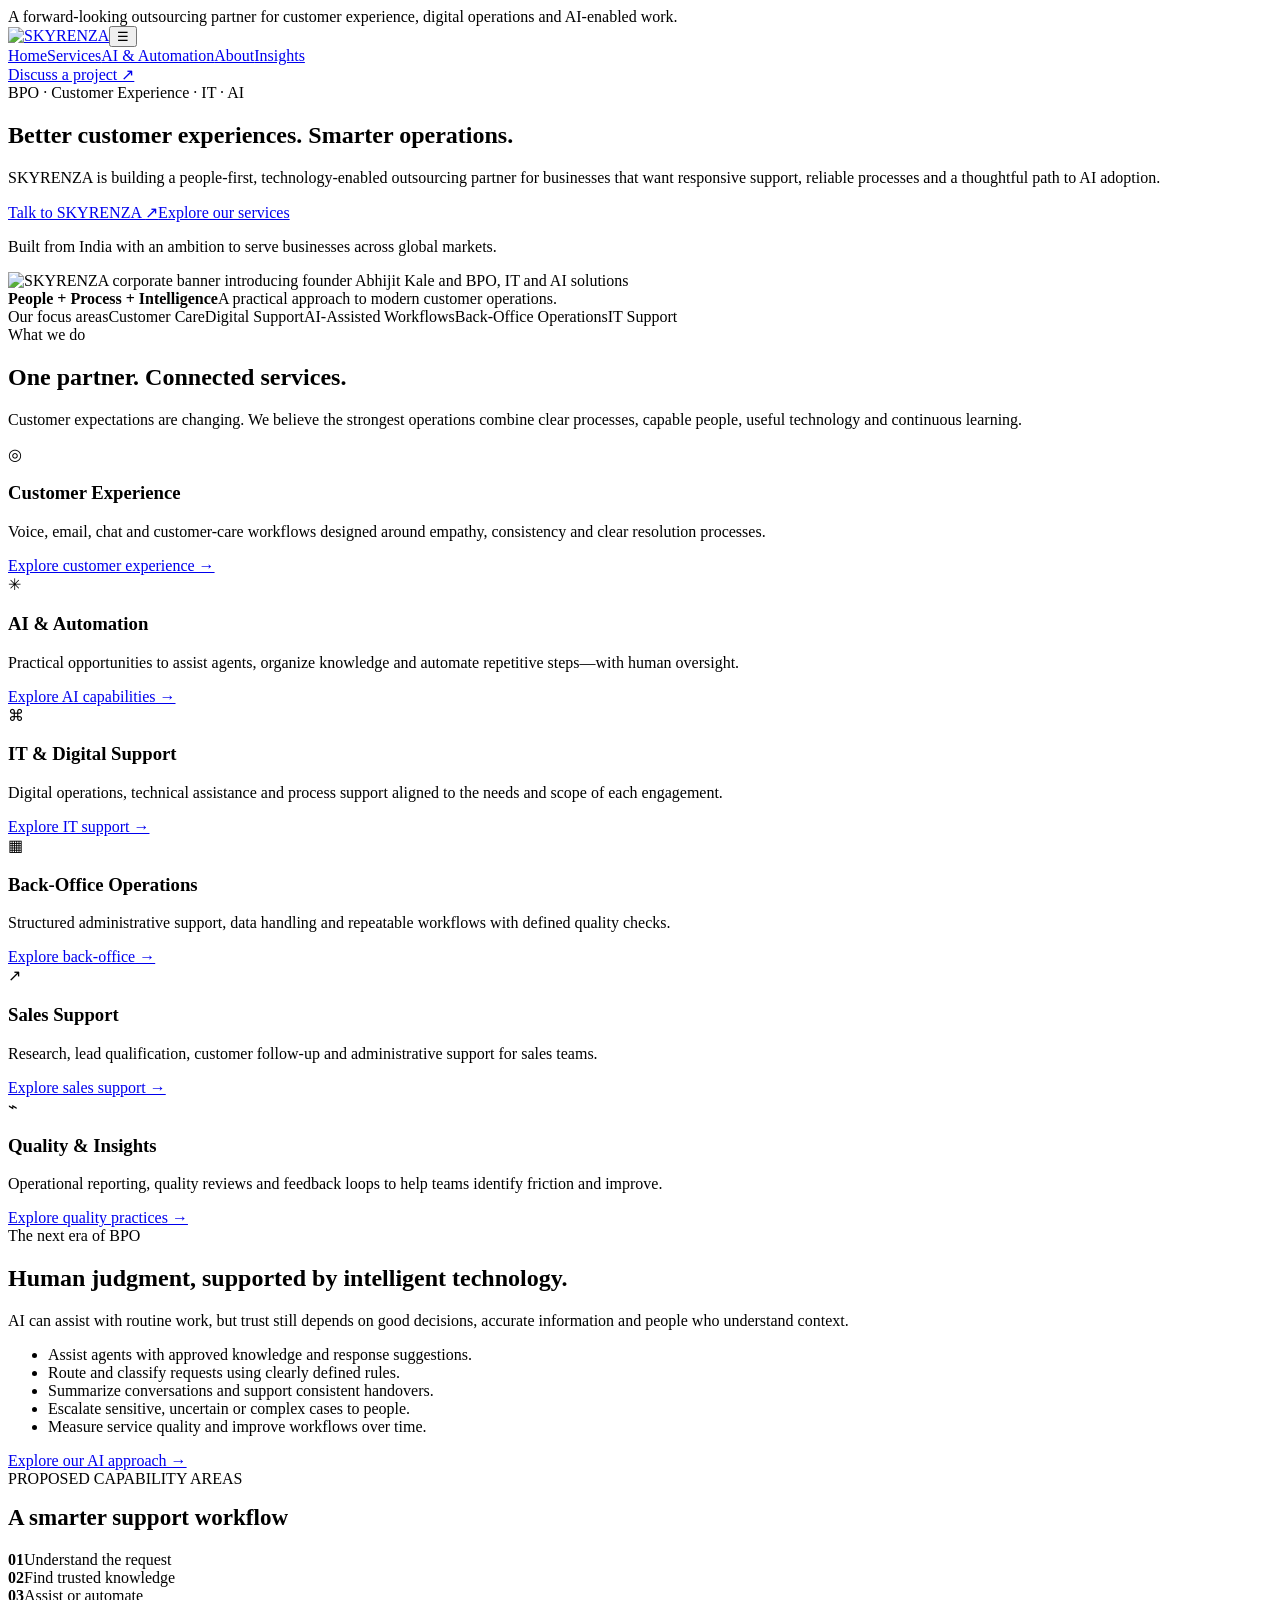
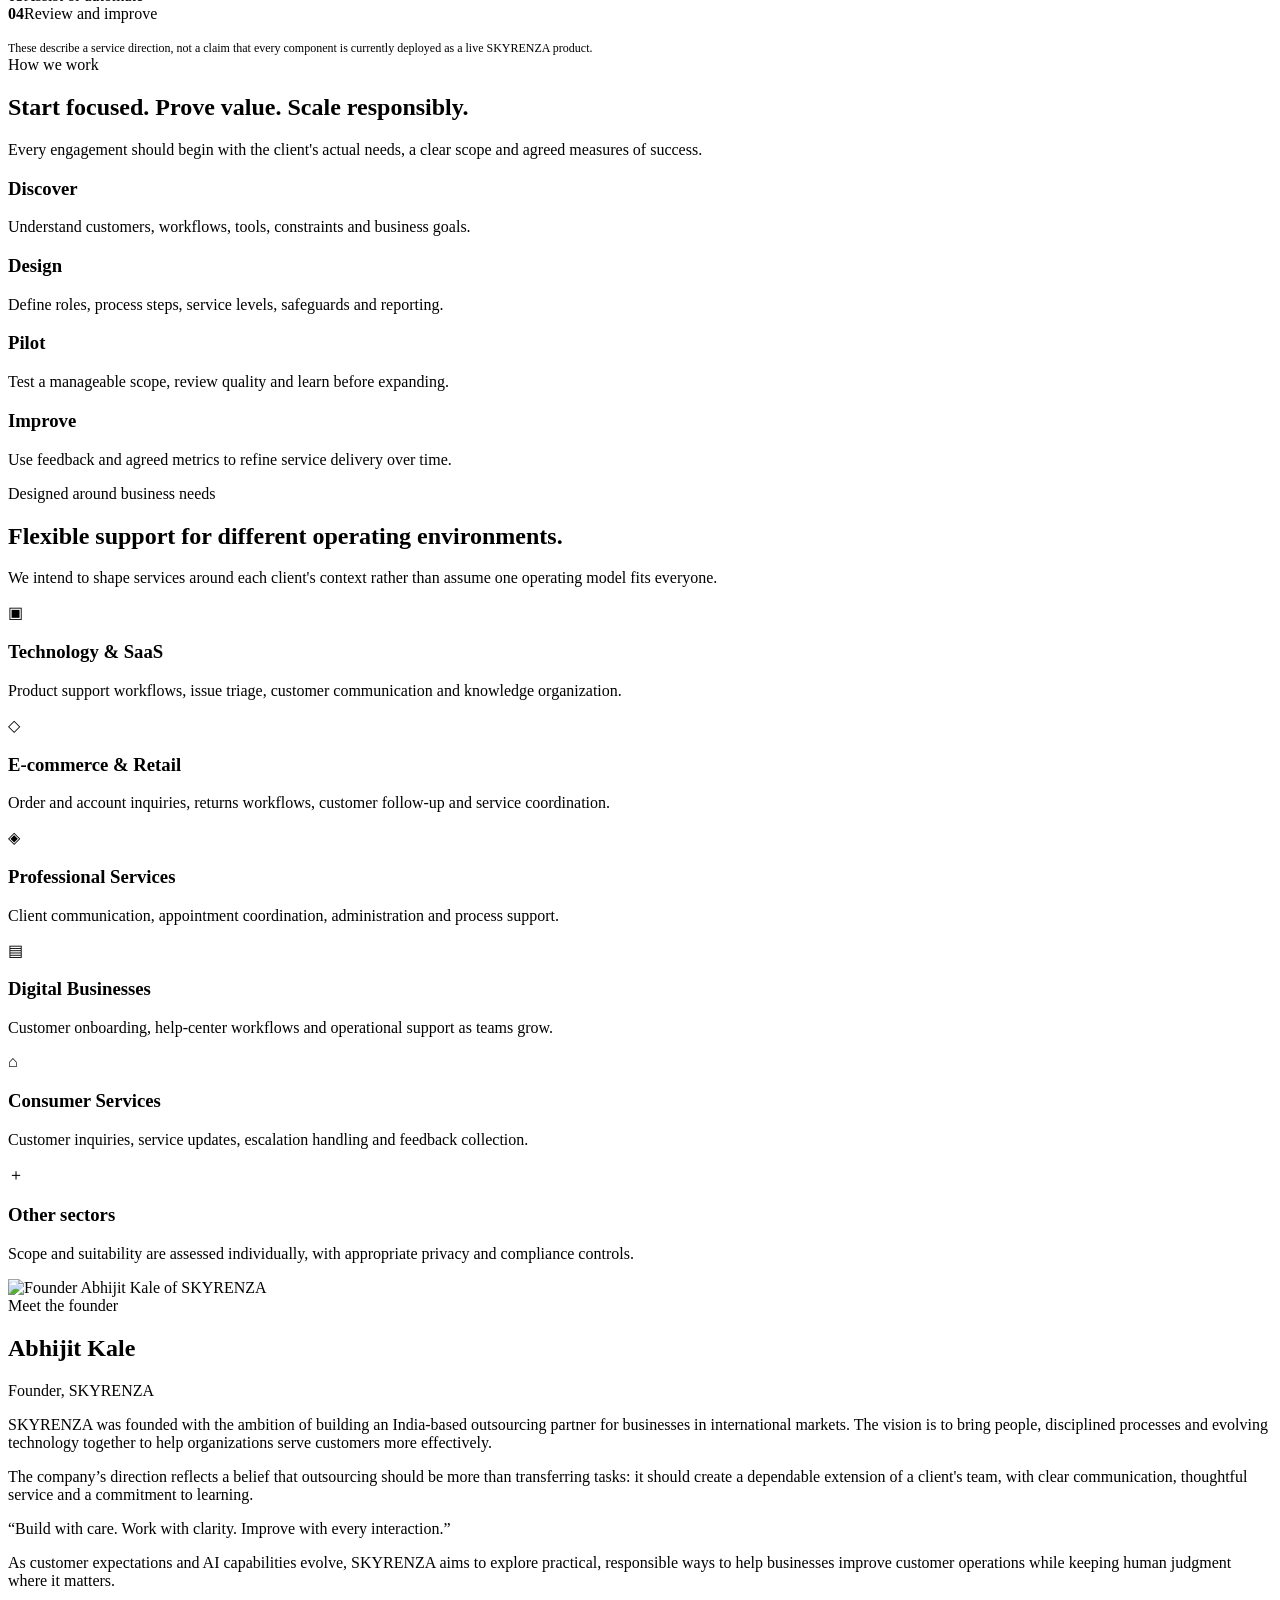
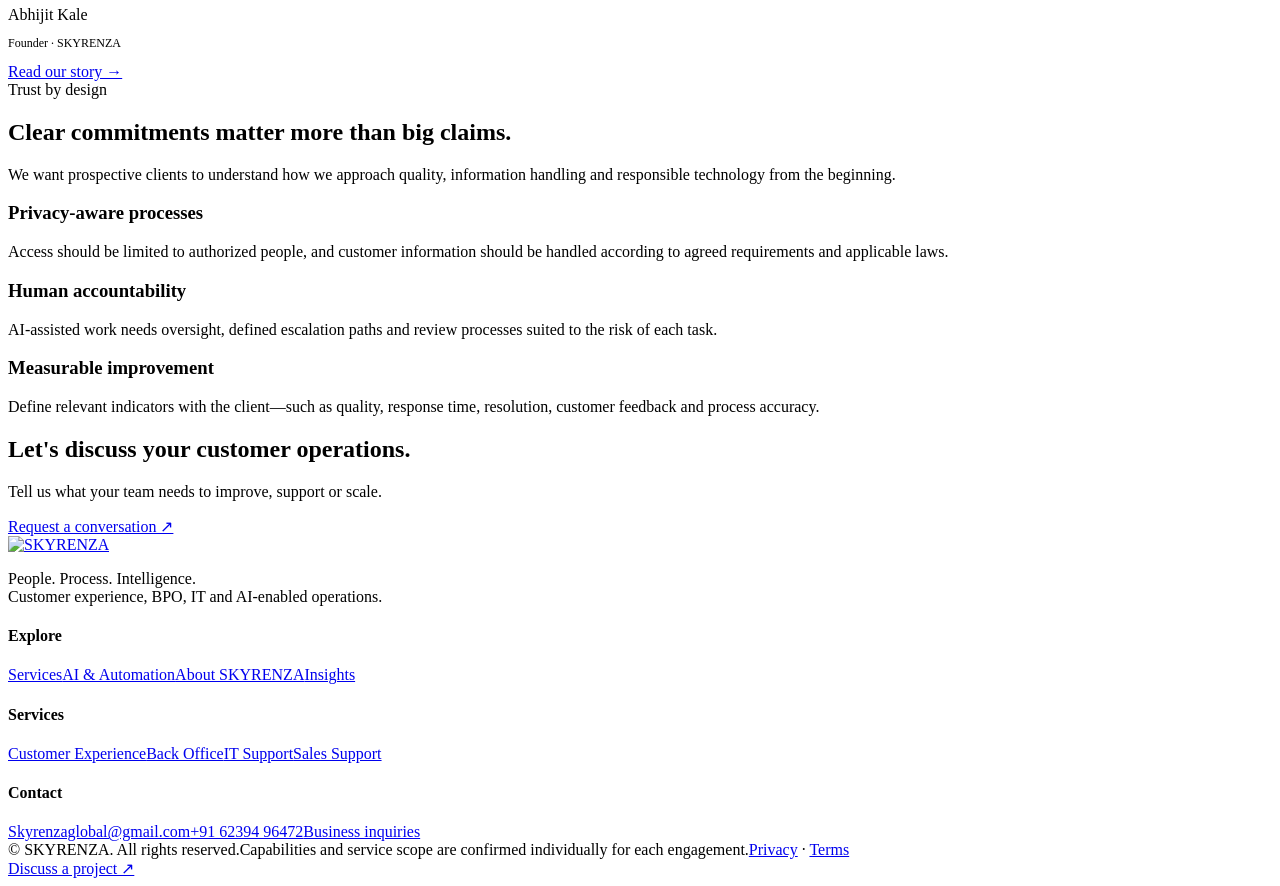
==== index.html @ 8b86fada "Add files via upload" ====
<!doctype html><html lang="en"><head><meta charset="utf-8"><meta name="viewport" content="width=device-width,initial-scale=1"><title>SKYRENZA | Customer Experience, BPO, IT & AI Solutions</title><meta name="description" content="SKYRENZA is building a people-first approach to customer experience, business process outsourcing, IT support and responsible AI-enabled operations."><meta name="robots" content="index,follow"><link rel="canonical" href="https://skyrenzaglobal-hash.github.io/SkyRenzaglobal/"><meta property="og:title" content="SKYRENZA | People. Process. Intelligence."><meta property="og:description" content="Customer experience, BPO, IT and AI-enabled operations for growing businesses."><meta property="og:image" content="assets/skyrenza-founder-banner.webp"><link rel="icon" href="assets/logo.svg"><link rel="stylesheet" href="assets/styles.css"></head><body>
<div class="announcement">A forward-looking outsourcing partner for customer experience, digital operations and AI-enabled work.</div><header class="header"><div class="container nav"><a class="brand" href="index.html"><img src="assets/logo.svg" alt="SKYRENZA"></a><button class="menu-btn" aria-label="Open navigation" aria-expanded="false">☰</button><nav class="navlinks"><a href="index.html">Home</a><a href="services.html">Services</a><a href="ai.html">AI & Automation</a><a href="about.html">About</a><a href="insights.html">Insights</a></nav><a class="navcta" href="contact.html">Discuss a project ↗</a></div></header>
<main><section class="hero"><div class="container hero-grid"><div><div class="eyebrow">BPO · Customer Experience · IT · AI</div><h1>Better customer experiences. <span>Smarter operations.</span></h1><p>SKYRENZA is building a people-first, technology-enabled outsourcing partner for businesses that want responsive support, reliable processes and a thoughtful path to AI adoption.</p><div class="actions"><a class="btn btn-primary" href="contact.html">Talk to SKYRENZA <span>↗</span></a><a class="btn btn-outline" href="services.html">Explore our services</a></div><p class="hero-note">Built from India with an ambition to serve businesses across global markets.</p></div><div class="hero-visual"><img src="assets/skyrenza-founder-banner.webp" alt="SKYRENZA corporate banner introducing founder Abhijit Kale and BPO, IT and AI solutions"><div class="floating-card"><strong>People + Process + Intelligence</strong><span>A practical approach to modern customer operations.</span></div></div></div></section>
<div class="trustbar"><div class="container"><span class="trust-label">Our focus areas</span><span class="trust-item">Customer Care</span><span class="trust-item">Digital Support</span><span class="trust-item">AI-Assisted Workflows</span><span class="trust-item">Back-Office Operations</span><span class="trust-item">IT Support</span></div></div>
<section class="section"><div class="container"><div class="section-head"><div class="kicker">What we do</div><h2>One partner. Connected services.</h2><p>Customer expectations are changing. We believe the strongest operations combine clear processes, capable people, useful technology and continuous learning.</p></div><div class="grid grid-3"><article class="card"><div class="icon">◎</div><h3>Customer Experience</h3><p>Voice, email, chat and customer-care workflows designed around empathy, consistency and clear resolution processes.</p><a class="text-link" href="services.html#customer-experience">Explore customer experience →</a></article><article class="card"><div class="icon">✳</div><h3>AI & Automation</h3><p>Practical opportunities to assist agents, organize knowledge and automate repetitive steps—with human oversight.</p><a class="text-link" href="ai.html">Explore AI capabilities →</a></article><article class="card"><div class="icon">⌘</div><h3>IT & Digital Support</h3><p>Digital operations, technical assistance and process support aligned to the needs and scope of each engagement.</p><a class="text-link" href="services.html#it-support">Explore IT support →</a></article><article class="card"><div class="icon">▦</div><h3>Back-Office Operations</h3><p>Structured administrative support, data handling and repeatable workflows with defined quality checks.</p><a class="text-link" href="services.html#back-office">Explore back-office →</a></article><article class="card"><div class="icon">↗</div><h3>Sales Support</h3><p>Research, lead qualification, customer follow-up and administrative support for sales teams.</p><a class="text-link" href="services.html#sales-support">Explore sales support →</a></article><article class="card"><div class="icon">⌁</div><h3>Quality & Insights</h3><p>Operational reporting, quality reviews and feedback loops to help teams identify friction and improve.</p><a class="text-link" href="services.html#quality">Explore quality practices →</a></article></div></div></section>
<section class="section section-soft"><div class="container split"><div><div class="kicker">The next era of BPO</div><h2>Human judgment, supported by intelligent technology.</h2><p class="lead">AI can assist with routine work, but trust still depends on good decisions, accurate information and people who understand context.</p><ul class="checklist"><li>Assist agents with approved knowledge and response suggestions.</li><li>Route and classify requests using clearly defined rules.</li><li>Summarize conversations and support consistent handovers.</li><li>Escalate sensitive, uncertain or complex cases to people.</li><li>Measure service quality and improve workflows over time.</li></ul><a class="btn btn-primary" href="ai.html">Explore our AI approach →</a></div><div class="feature-panel"><span class="pill">PROPOSED CAPABILITY AREAS</span><h3 style="font-size:23px;margin:17px 0 20px">A smarter support workflow</h3><div class="mini-grid"><div class="mini-stat"><b>01</b><span>Understand the request</span></div><div class="mini-stat"><b>02</b><span>Find trusted knowledge</span></div><div class="mini-stat"><b>03</b><span>Assist or automate</span></div><div class="mini-stat"><b>04</b><span>Review and improve</span></div></div><p style="font-size:12px;color:var(--muted);margin:18px 0 0">These describe a service direction, not a claim that every component is currently deployed as a live SKYRENZA product.</p></div></div></section>
<section class="section"><div class="container"><div class="section-head center"><div class="kicker">How we work</div><h2>Start focused. Prove value. Scale responsibly.</h2><p>Every engagement should begin with the client's actual needs, a clear scope and agreed measures of success.</p></div><div class="grid grid-4"><article class="card process-card"><h3>Discover</h3><p>Understand customers, workflows, tools, constraints and business goals.</p></article><article class="card process-card"><h3>Design</h3><p>Define roles, process steps, service levels, safeguards and reporting.</p></article><article class="card process-card"><h3>Pilot</h3><p>Test a manageable scope, review quality and learn before expanding.</p></article><article class="card process-card"><h3>Improve</h3><p>Use feedback and agreed metrics to refine service delivery over time.</p></article></div></div></section>
<section class="section section-dark"><div class="container"><div class="section-head"><div class="kicker">Designed around business needs</div><h2>Flexible support for different operating environments.</h2><p>We intend to shape services around each client's context rather than assume one operating model fits everyone.</p></div><div class="grid grid-3"><article class="card"><div class="icon">▣</div><h3>Technology & SaaS</h3><p>Product support workflows, issue triage, customer communication and knowledge organization.</p></article><article class="card"><div class="icon">◇</div><h3>E-commerce & Retail</h3><p>Order and account inquiries, returns workflows, customer follow-up and service coordination.</p></article><article class="card"><div class="icon">◈</div><h3>Professional Services</h3><p>Client communication, appointment coordination, administration and process support.</p></article><article class="card"><div class="icon">▤</div><h3>Digital Businesses</h3><p>Customer onboarding, help-center workflows and operational support as teams grow.</p></article><article class="card"><div class="icon">⌂</div><h3>Consumer Services</h3><p>Customer inquiries, service updates, escalation handling and feedback collection.</p></article><article class="card"><div class="icon">＋</div><h3>Other sectors</h3><p>Scope and suitability are assessed individually, with appropriate privacy and compliance controls.</p></article></div></div></section>
<section class="section"><div class="container founder"><div class="founder-photo"><img src="assets/abhijit-kale-founder.webp" alt="Founder Abhijit Kale of SKYRENZA" loading="lazy"></div><div><div class="kicker">Meet the founder</div><h2>Abhijit Kale</h2><p class="lead">Founder, SKYRENZA</p><p>SKYRENZA was founded with the ambition of building an India-based outsourcing partner for businesses in international markets. The vision is to bring people, disciplined processes and evolving technology together to help organizations serve customers more effectively.</p><p>The company’s direction reflects a belief that outsourcing should be more than transferring tasks: it should create a dependable extension of a client's team, with clear communication, thoughtful service and a commitment to learning.</p><div class="quote">“Build with care. Work with clarity. Improve with every interaction.”</div><p>As customer expectations and AI capabilities evolve, SKYRENZA aims to explore practical, responsible ways to help businesses improve customer operations while keeping human judgment where it matters.</p><div class="signature">Abhijit Kale</div><p style="font-size:12px;color:var(--muted)">Founder · SKYRENZA</p><a class="text-link" href="about.html">Read our story →</a></div></div></section>
<section class="section section-soft"><div class="container"><div class="section-head"><div class="kicker">Trust by design</div><h2>Clear commitments matter more than big claims.</h2><p>We want prospective clients to understand how we approach quality, information handling and responsible technology from the beginning.</p></div><div class="grid grid-3"><article class="card"><h3>Privacy-aware processes</h3><p>Access should be limited to authorized people, and customer information should be handled according to agreed requirements and applicable laws.</p></article><article class="card"><h3>Human accountability</h3><p>AI-assisted work needs oversight, defined escalation paths and review processes suited to the risk of each task.</p></article><article class="card"><h3>Measurable improvement</h3><p>Define relevant indicators with the client—such as quality, response time, resolution, customer feedback and process accuracy.</p></article></div></div></section>
<section class="section"><div class="container"><div class="cta-band"><div><h2>Let's discuss your customer operations.</h2><p>Tell us what your team needs to improve, support or scale.</p></div><a class="btn btn-light" href="contact.html">Request a conversation ↗</a></div></div></section>
</main><footer class="footer"><div class="container"><div class="footer-grid"><div><a class="brand" href="index.html"><img src="assets/logo.svg" alt="SKYRENZA"></a><p>People. Process. Intelligence.<br>Customer experience, BPO, IT and AI-enabled operations.</p></div><div><h4>Explore</h4><div class="footer-links"><a href="services.html">Services</a><a href="ai.html">AI & Automation</a><a href="about.html">About SKYRENZA</a><a href="insights.html">Insights</a></div></div><div><h4>Services</h4><div class="footer-links"><a href="services.html#customer-experience">Customer Experience</a><a href="services.html#back-office">Back Office</a><a href="services.html#it-support">IT Support</a><a href="services.html#sales-support">Sales Support</a></div></div><div><h4>Contact</h4><div class="footer-links"><a href="mailto:Skyrenzaglobal@gmail.com">Skyrenzaglobal@gmail.com</a><a href="tel:+916239496472">+91 62394 96472</a><a href="contact.html">Business inquiries</a></div></div></div><div class="copyright"><span>© <span id="year"></span> SKYRENZA. All rights reserved.</span><span>Capabilities and service scope are confirmed individually for each engagement.</span><span><a href="privacy.html">Privacy</a> · <a href="terms.html">Terms</a></span></div></div></footer><a class="mobile-cta" href="contact.html">Discuss a project ↗</a><script src="assets/script.js"></script></body></html>
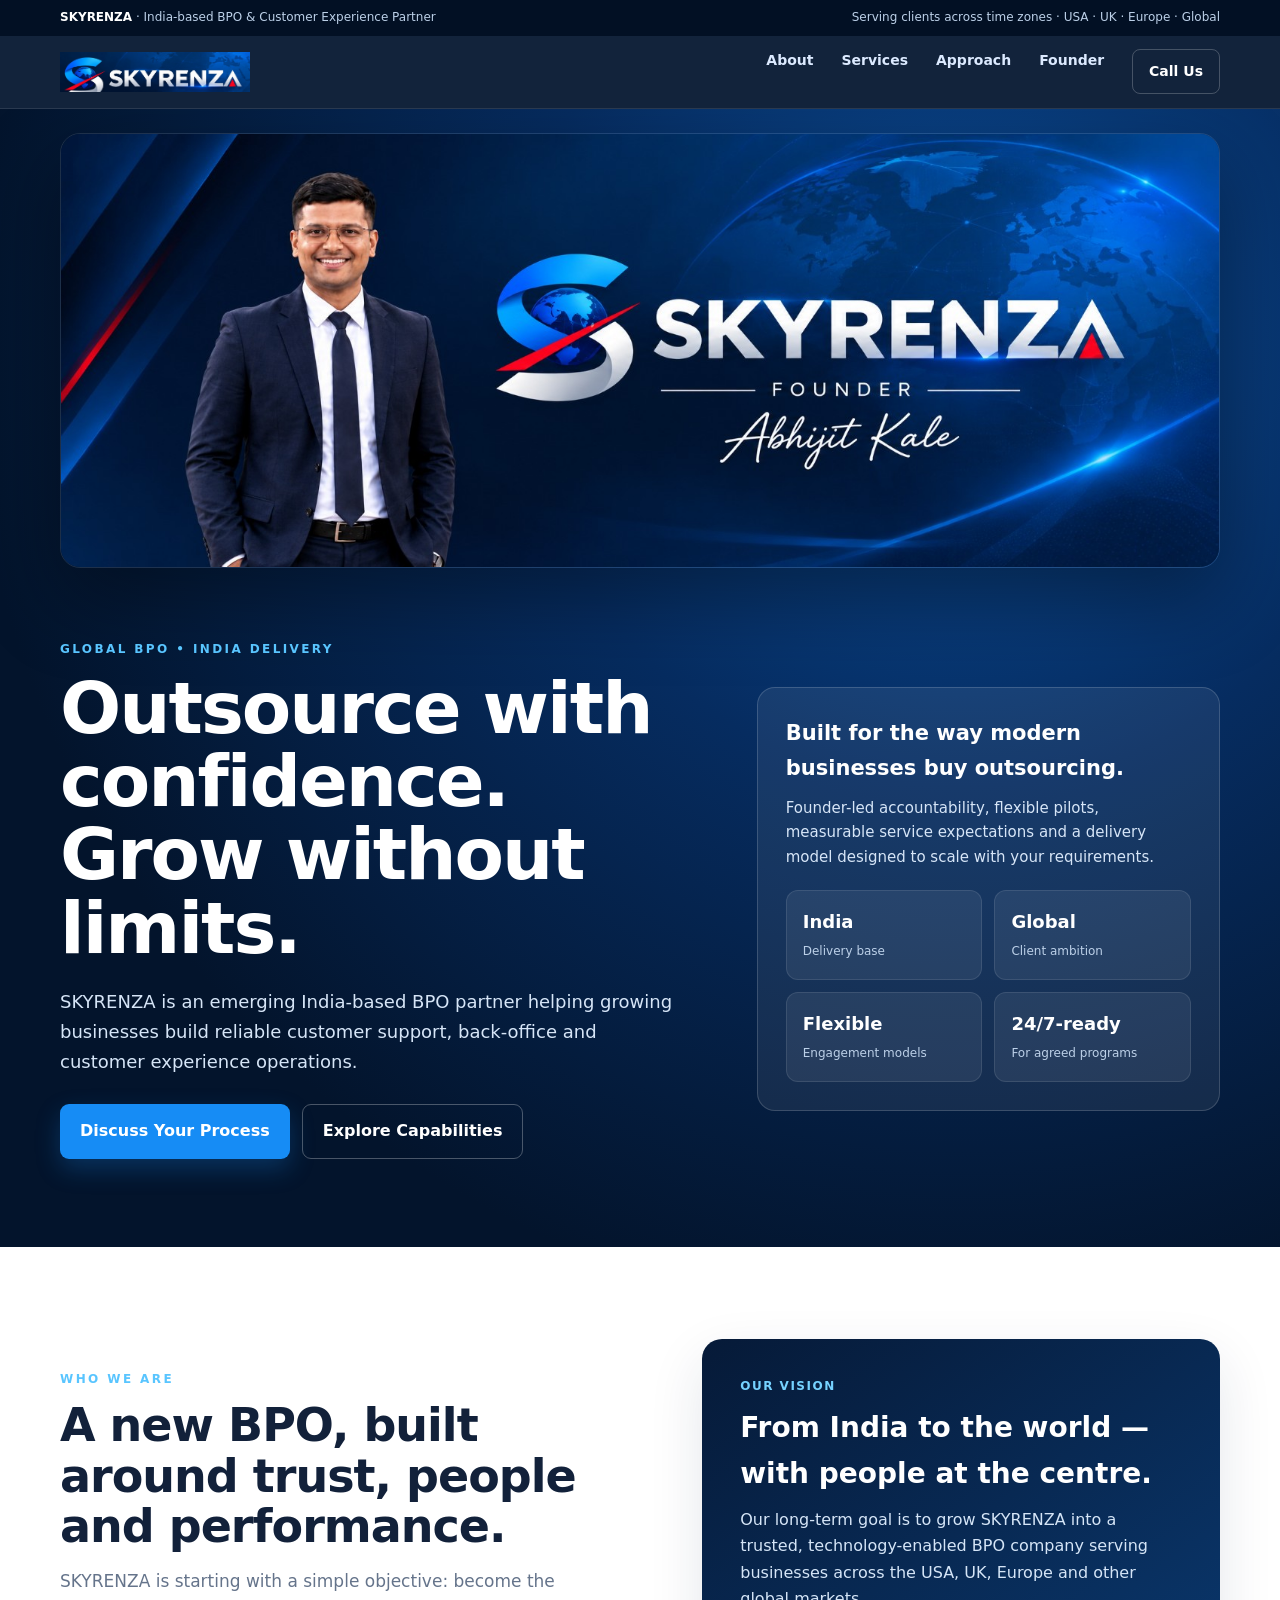
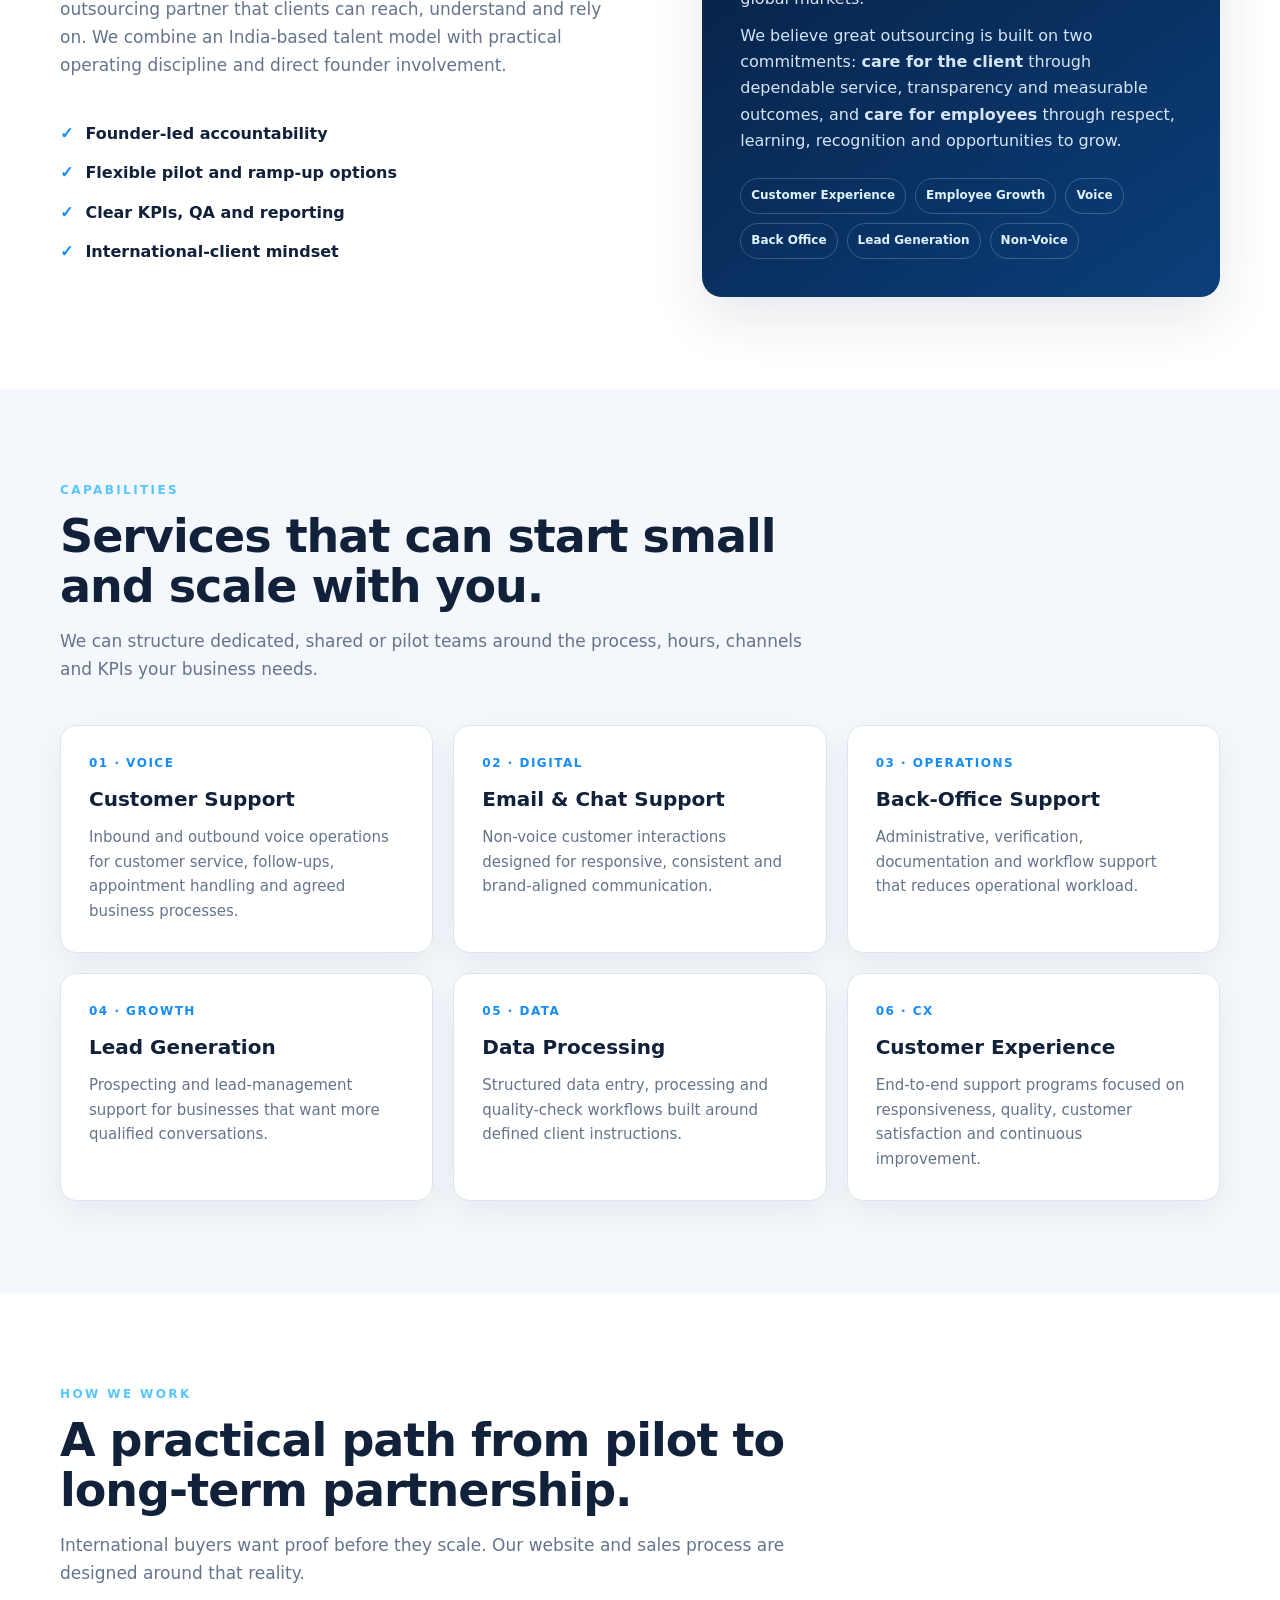
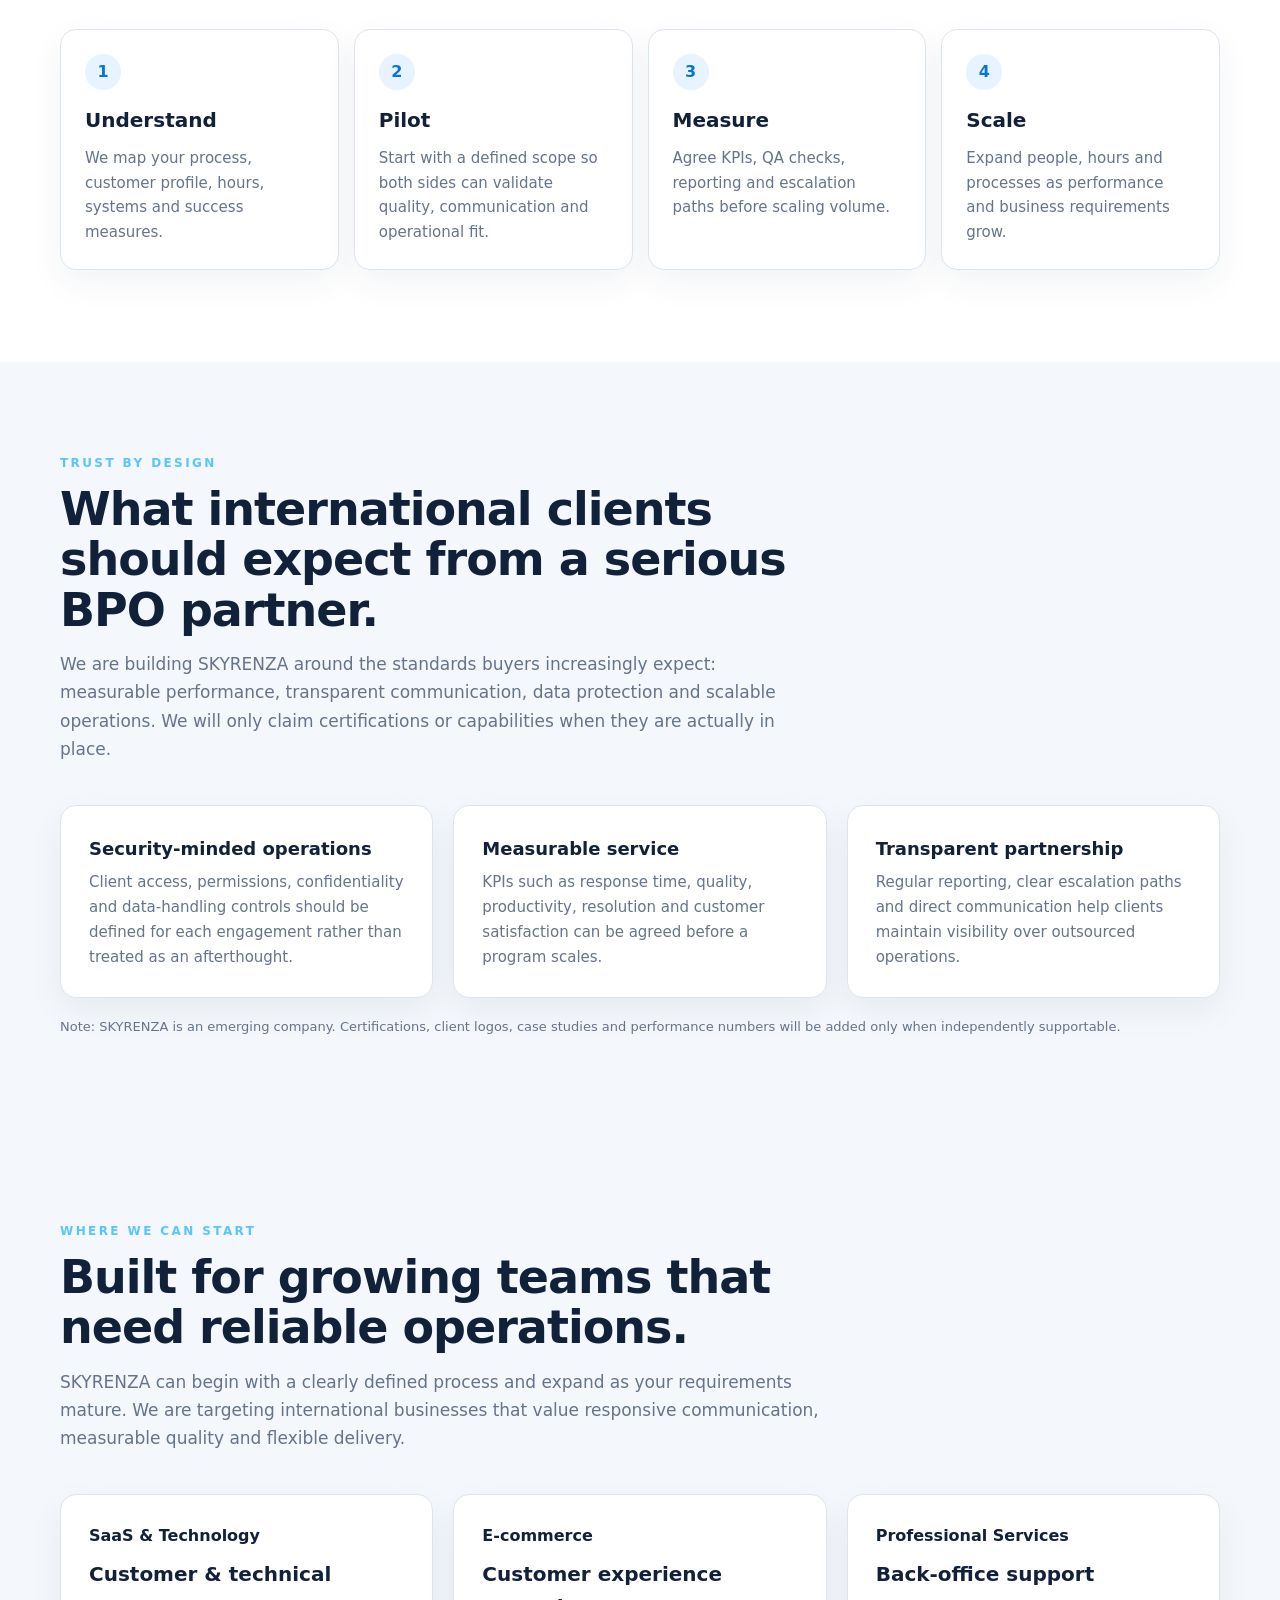
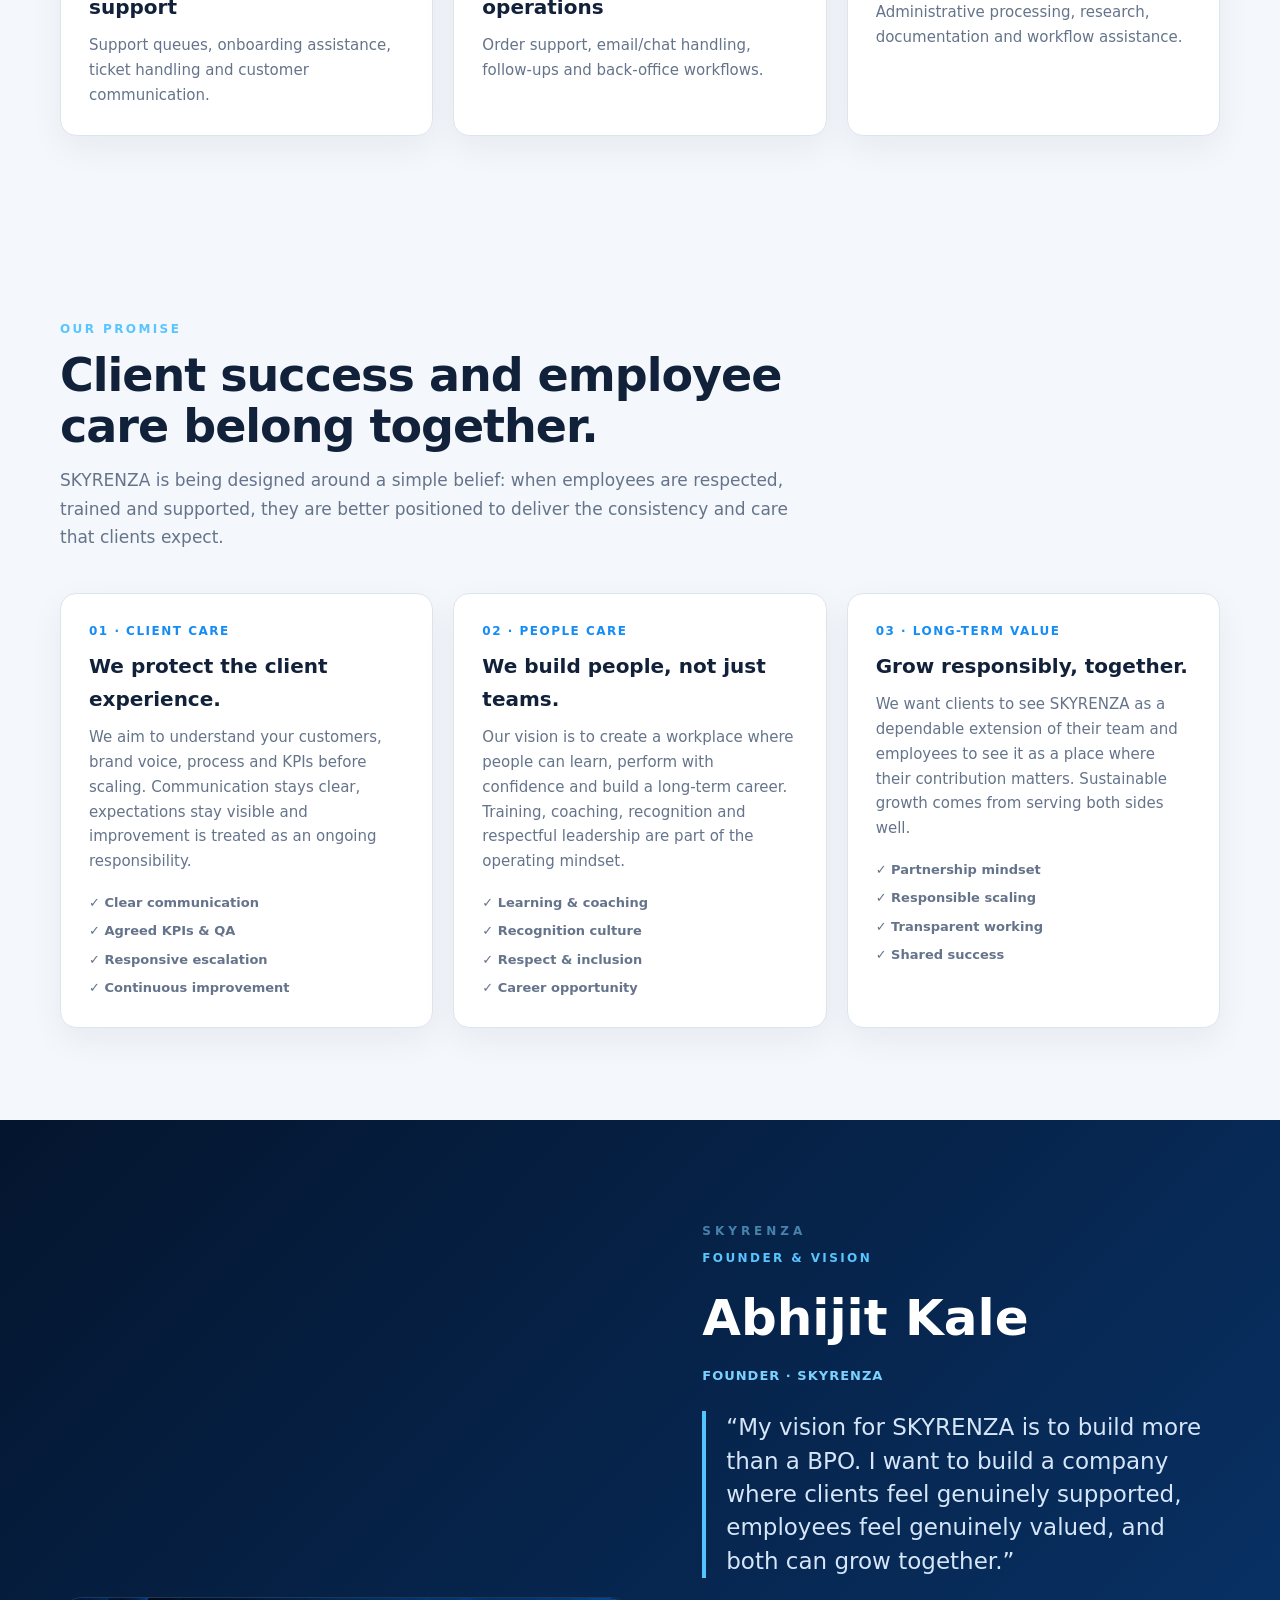
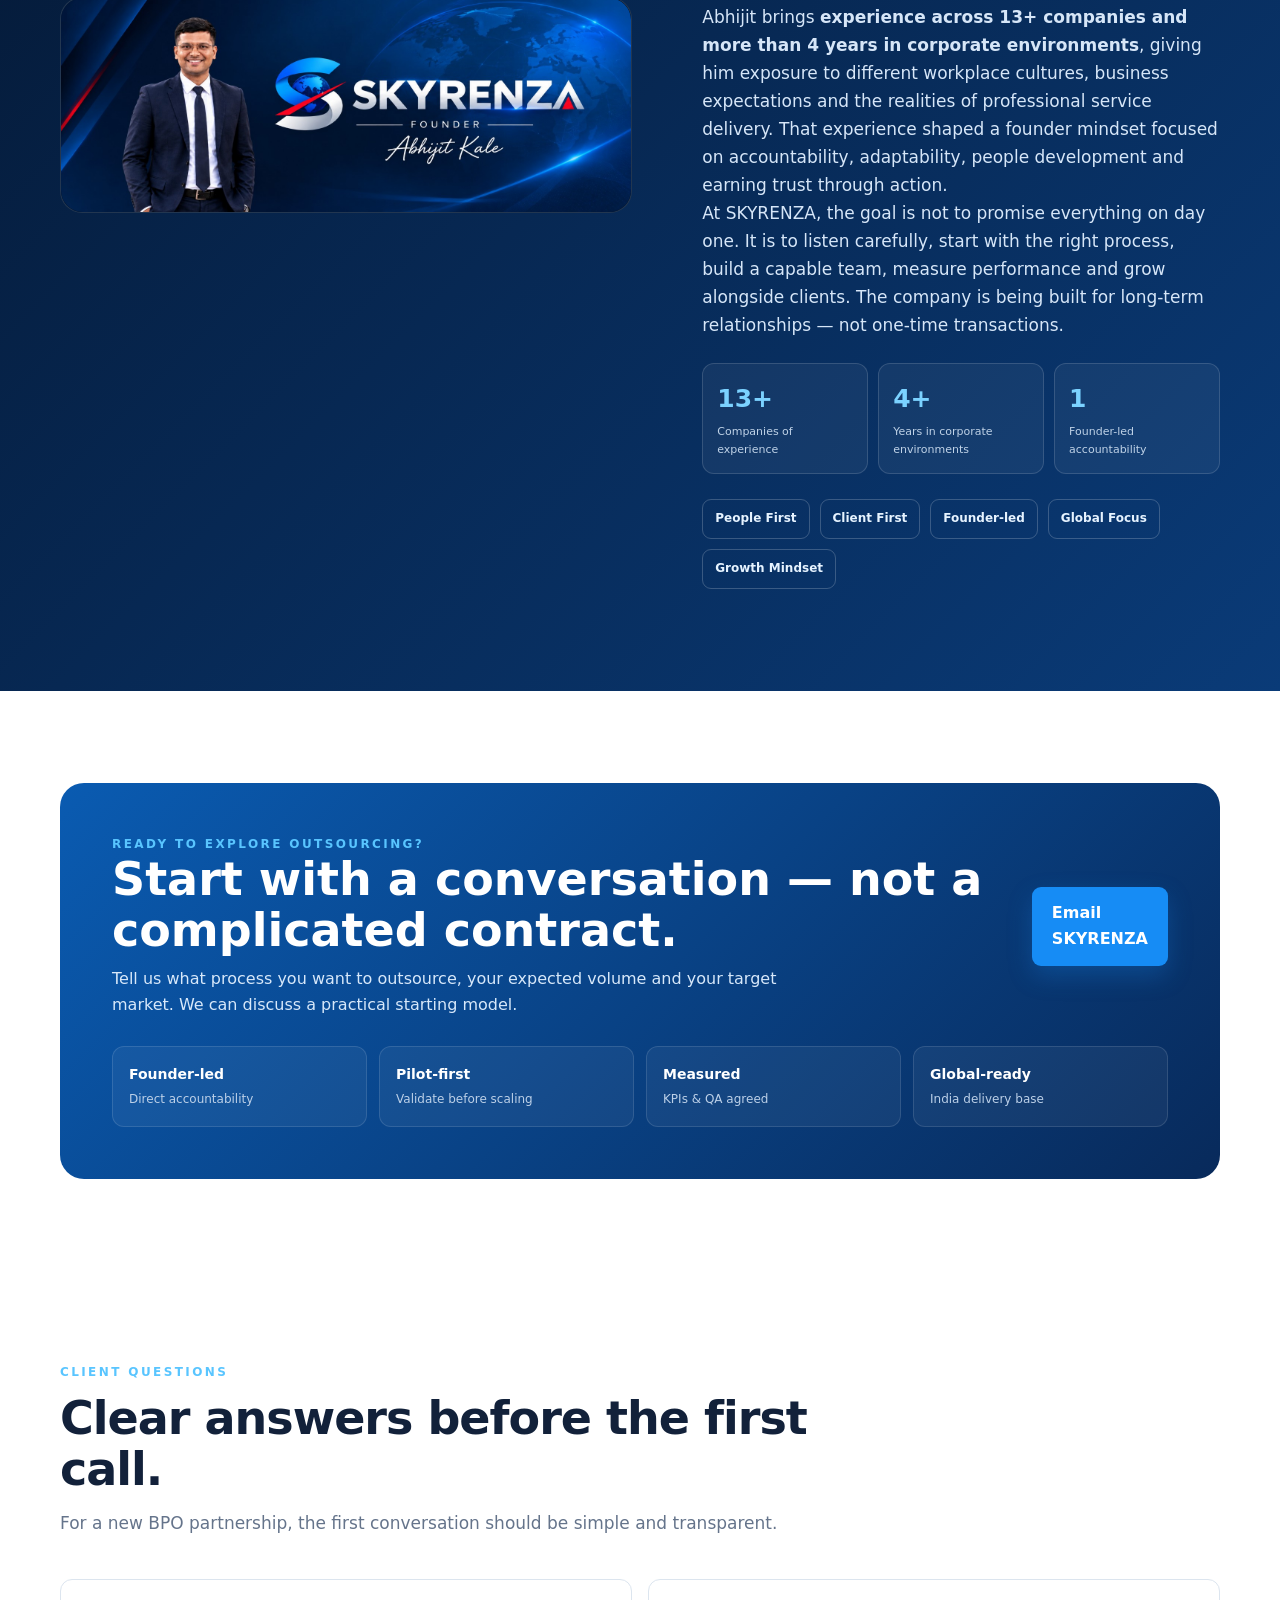
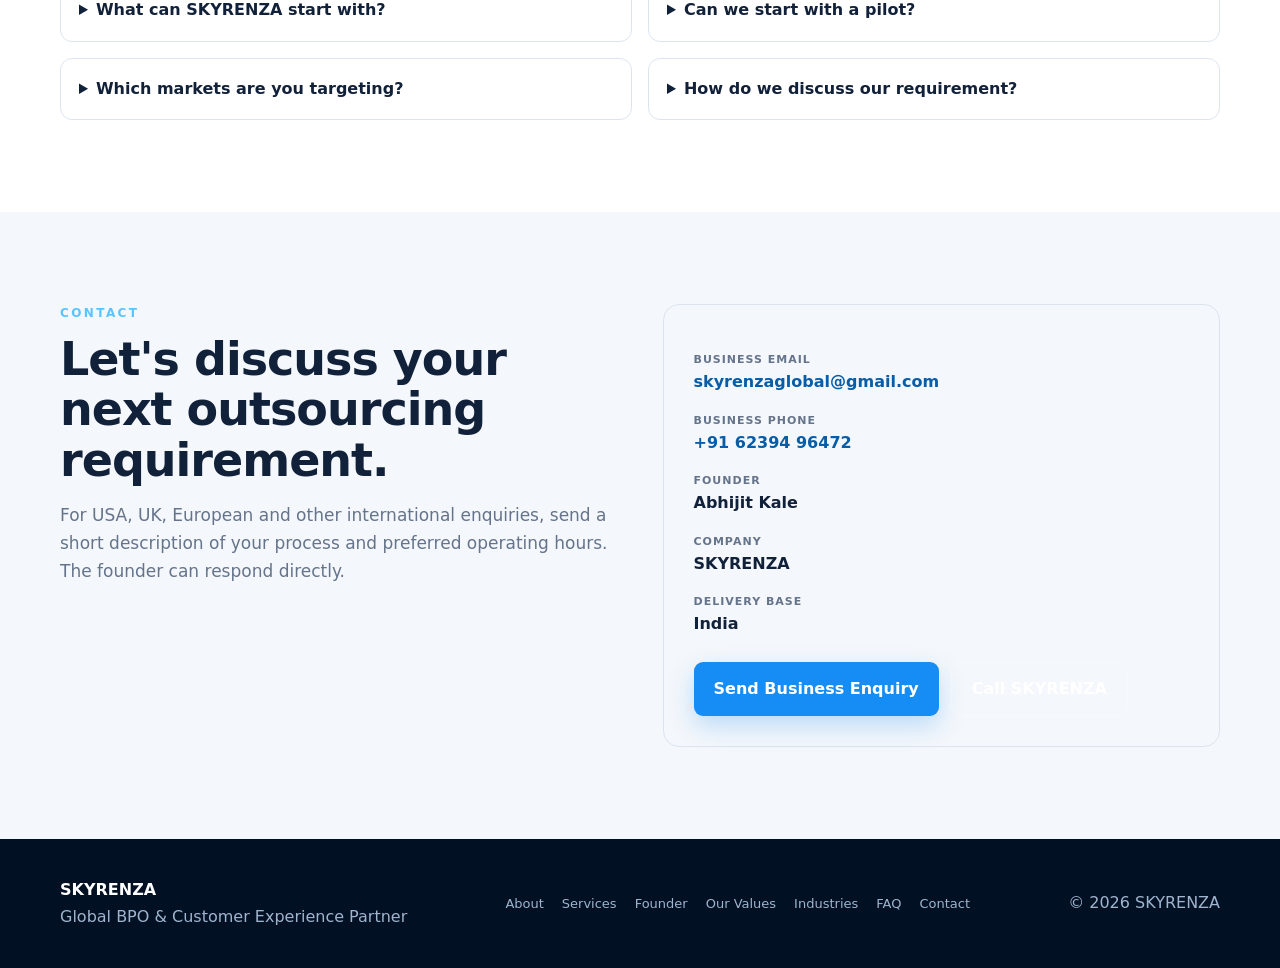
==== commit d7296982: "Add files via upload" ====
--- a/index.html
+++ b/index.html
@@ -1,12 +1,79 @@
-<!doctype html><html lang="en"><head><meta charset="utf-8"><meta name="viewport" content="width=device-width,initial-scale=1"><title>SKYRENZA | Customer Experience, BPO, IT & AI Solutions</title><meta name="description" content="SKYRENZA is building a people-first approach to customer experience, business process outsourcing, IT support and responsible AI-enabled operations."><meta name="robots" content="index,follow"><link rel="canonical" href="https://skyrenzaglobal-hash.github.io/SkyRenzaglobal/"><meta property="og:title" content="SKYRENZA | People. Process. Intelligence."><meta property="og:description" content="Customer experience, BPO, IT and AI-enabled operations for growing businesses."><meta property="og:image" content="assets/skyrenza-founder-banner.webp"><link rel="icon" href="assets/logo.svg"><link rel="stylesheet" href="assets/styles.css"></head><body>
-<div class="announcement">A forward-looking outsourcing partner for customer experience, digital operations and AI-enabled work.</div><header class="header"><div class="container nav"><a class="brand" href="index.html"><img src="assets/logo.svg" alt="SKYRENZA"></a><button class="menu-btn" aria-label="Open navigation" aria-expanded="false">☰</button><nav class="navlinks"><a href="index.html">Home</a><a href="services.html">Services</a><a href="ai.html">AI & Automation</a><a href="about.html">About</a><a href="insights.html">Insights</a></nav><a class="navcta" href="contact.html">Discuss a project ↗</a></div></header>
-<main><section class="hero"><div class="container hero-grid"><div><div class="eyebrow">BPO · Customer Experience · IT · AI</div><h1>Better customer experiences. <span>Smarter operations.</span></h1><p>SKYRENZA is building a people-first, technology-enabled outsourcing partner for businesses that want responsive support, reliable processes and a thoughtful path to AI adoption.</p><div class="actions"><a class="btn btn-primary" href="contact.html">Talk to SKYRENZA <span>↗</span></a><a class="btn btn-outline" href="services.html">Explore our services</a></div><p class="hero-note">Built from India with an ambition to serve businesses across global markets.</p></div><div class="hero-visual"><img src="assets/skyrenza-founder-banner.webp" alt="SKYRENZA corporate banner introducing founder Abhijit Kale and BPO, IT and AI solutions"><div class="floating-card"><strong>People + Process + Intelligence</strong><span>A practical approach to modern customer operations.</span></div></div></div></section>
-<div class="trustbar"><div class="container"><span class="trust-label">Our focus areas</span><span class="trust-item">Customer Care</span><span class="trust-item">Digital Support</span><span class="trust-item">AI-Assisted Workflows</span><span class="trust-item">Back-Office Operations</span><span class="trust-item">IT Support</span></div></div>
-<section class="section"><div class="container"><div class="section-head"><div class="kicker">What we do</div><h2>One partner. Connected services.</h2><p>Customer expectations are changing. We believe the strongest operations combine clear processes, capable people, useful technology and continuous learning.</p></div><div class="grid grid-3"><article class="card"><div class="icon">◎</div><h3>Customer Experience</h3><p>Voice, email, chat and customer-care workflows designed around empathy, consistency and clear resolution processes.</p><a class="text-link" href="services.html#customer-experience">Explore customer experience →</a></article><article class="card"><div class="icon">✳</div><h3>AI & Automation</h3><p>Practical opportunities to assist agents, organize knowledge and automate repetitive steps—with human oversight.</p><a class="text-link" href="ai.html">Explore AI capabilities →</a></article><article class="card"><div class="icon">⌘</div><h3>IT & Digital Support</h3><p>Digital operations, technical assistance and process support aligned to the needs and scope of each engagement.</p><a class="text-link" href="services.html#it-support">Explore IT support →</a></article><article class="card"><div class="icon">▦</div><h3>Back-Office Operations</h3><p>Structured administrative support, data handling and repeatable workflows with defined quality checks.</p><a class="text-link" href="services.html#back-office">Explore back-office →</a></article><article class="card"><div class="icon">↗</div><h3>Sales Support</h3><p>Research, lead qualification, customer follow-up and administrative support for sales teams.</p><a class="text-link" href="services.html#sales-support">Explore sales support →</a></article><article class="card"><div class="icon">⌁</div><h3>Quality & Insights</h3><p>Operational reporting, quality reviews and feedback loops to help teams identify friction and improve.</p><a class="text-link" href="services.html#quality">Explore quality practices →</a></article></div></div></section>
-<section class="section section-soft"><div class="container split"><div><div class="kicker">The next era of BPO</div><h2>Human judgment, supported by intelligent technology.</h2><p class="lead">AI can assist with routine work, but trust still depends on good decisions, accurate information and people who understand context.</p><ul class="checklist"><li>Assist agents with approved knowledge and response suggestions.</li><li>Route and classify requests using clearly defined rules.</li><li>Summarize conversations and support consistent handovers.</li><li>Escalate sensitive, uncertain or complex cases to people.</li><li>Measure service quality and improve workflows over time.</li></ul><a class="btn btn-primary" href="ai.html">Explore our AI approach →</a></div><div class="feature-panel"><span class="pill">PROPOSED CAPABILITY AREAS</span><h3 style="font-size:23px;margin:17px 0 20px">A smarter support workflow</h3><div class="mini-grid"><div class="mini-stat"><b>01</b><span>Understand the request</span></div><div class="mini-stat"><b>02</b><span>Find trusted knowledge</span></div><div class="mini-stat"><b>03</b><span>Assist or automate</span></div><div class="mini-stat"><b>04</b><span>Review and improve</span></div></div><p style="font-size:12px;color:var(--muted);margin:18px 0 0">These describe a service direction, not a claim that every component is currently deployed as a live SKYRENZA product.</p></div></div></section>
-<section class="section"><div class="container"><div class="section-head center"><div class="kicker">How we work</div><h2>Start focused. Prove value. Scale responsibly.</h2><p>Every engagement should begin with the client's actual needs, a clear scope and agreed measures of success.</p></div><div class="grid grid-4"><article class="card process-card"><h3>Discover</h3><p>Understand customers, workflows, tools, constraints and business goals.</p></article><article class="card process-card"><h3>Design</h3><p>Define roles, process steps, service levels, safeguards and reporting.</p></article><article class="card process-card"><h3>Pilot</h3><p>Test a manageable scope, review quality and learn before expanding.</p></article><article class="card process-card"><h3>Improve</h3><p>Use feedback and agreed metrics to refine service delivery over time.</p></article></div></div></section>
-<section class="section section-dark"><div class="container"><div class="section-head"><div class="kicker">Designed around business needs</div><h2>Flexible support for different operating environments.</h2><p>We intend to shape services around each client's context rather than assume one operating model fits everyone.</p></div><div class="grid grid-3"><article class="card"><div class="icon">▣</div><h3>Technology & SaaS</h3><p>Product support workflows, issue triage, customer communication and knowledge organization.</p></article><article class="card"><div class="icon">◇</div><h3>E-commerce & Retail</h3><p>Order and account inquiries, returns workflows, customer follow-up and service coordination.</p></article><article class="card"><div class="icon">◈</div><h3>Professional Services</h3><p>Client communication, appointment coordination, administration and process support.</p></article><article class="card"><div class="icon">▤</div><h3>Digital Businesses</h3><p>Customer onboarding, help-center workflows and operational support as teams grow.</p></article><article class="card"><div class="icon">⌂</div><h3>Consumer Services</h3><p>Customer inquiries, service updates, escalation handling and feedback collection.</p></article><article class="card"><div class="icon">＋</div><h3>Other sectors</h3><p>Scope and suitability are assessed individually, with appropriate privacy and compliance controls.</p></article></div></div></section>
-<section class="section"><div class="container founder"><div class="founder-photo"><img src="assets/abhijit-kale-founder.webp" alt="Founder Abhijit Kale of SKYRENZA" loading="lazy"></div><div><div class="kicker">Meet the founder</div><h2>Abhijit Kale</h2><p class="lead">Founder, SKYRENZA</p><p>SKYRENZA was founded with the ambition of building an India-based outsourcing partner for businesses in international markets. The vision is to bring people, disciplined processes and evolving technology together to help organizations serve customers more effectively.</p><p>The company’s direction reflects a belief that outsourcing should be more than transferring tasks: it should create a dependable extension of a client's team, with clear communication, thoughtful service and a commitment to learning.</p><div class="quote">“Build with care. Work with clarity. Improve with every interaction.”</div><p>As customer expectations and AI capabilities evolve, SKYRENZA aims to explore practical, responsible ways to help businesses improve customer operations while keeping human judgment where it matters.</p><div class="signature">Abhijit Kale</div><p style="font-size:12px;color:var(--muted)">Founder · SKYRENZA</p><a class="text-link" href="about.html">Read our story →</a></div></div></section>
-<section class="section section-soft"><div class="container"><div class="section-head"><div class="kicker">Trust by design</div><h2>Clear commitments matter more than big claims.</h2><p>We want prospective clients to understand how we approach quality, information handling and responsible technology from the beginning.</p></div><div class="grid grid-3"><article class="card"><h3>Privacy-aware processes</h3><p>Access should be limited to authorized people, and customer information should be handled according to agreed requirements and applicable laws.</p></article><article class="card"><h3>Human accountability</h3><p>AI-assisted work needs oversight, defined escalation paths and review processes suited to the risk of each task.</p></article><article class="card"><h3>Measurable improvement</h3><p>Define relevant indicators with the client—such as quality, response time, resolution, customer feedback and process accuracy.</p></article></div></div></section>
-<section class="section"><div class="container"><div class="cta-band"><div><h2>Let's discuss your customer operations.</h2><p>Tell us what your team needs to improve, support or scale.</p></div><a class="btn btn-light" href="contact.html">Request a conversation ↗</a></div></div></section>
-</main><footer class="footer"><div class="container"><div class="footer-grid"><div><a class="brand" href="index.html"><img src="assets/logo.svg" alt="SKYRENZA"></a><p>People. Process. Intelligence.<br>Customer experience, BPO, IT and AI-enabled operations.</p></div><div><h4>Explore</h4><div class="footer-links"><a href="services.html">Services</a><a href="ai.html">AI & Automation</a><a href="about.html">About SKYRENZA</a><a href="insights.html">Insights</a></div></div><div><h4>Services</h4><div class="footer-links"><a href="services.html#customer-experience">Customer Experience</a><a href="services.html#back-office">Back Office</a><a href="services.html#it-support">IT Support</a><a href="services.html#sales-support">Sales Support</a></div></div><div><h4>Contact</h4><div class="footer-links"><a href="mailto:Skyrenzaglobal@gmail.com">Skyrenzaglobal@gmail.com</a><a href="tel:+916239496472">+91 62394 96472</a><a href="contact.html">Business inquiries</a></div></div></div><div class="copyright"><span>© <span id="year"></span> SKYRENZA. All rights reserved.</span><span>Capabilities and service scope are confirmed individually for each engagement.</span><span><a href="privacy.html">Privacy</a> · <a href="terms.html">Terms</a></span></div></div></footer><a class="mobile-cta" href="contact.html">Discuss a project ↗</a><script src="assets/script.js"></script></body></html>
+<!DOCTYPE html>
+<html lang="en">
+<head>
+<meta charset="UTF-8">
+<meta name="viewport" content="width=device-width, initial-scale=1.0">
+<meta name="description" content="SKYRENZA is an India-based BPO and customer experience partner for growing businesses in the USA, UK, Europe and global markets.">
+<meta name="keywords" content="BPO India, customer support outsourcing, call center India, back office outsourcing, lead generation, customer experience, USA outsourcing, Europe outsourcing">
+<meta name="author" content="Abhijit Kale, Founder of SKYRENZA">
+<meta property="og:title" content="SKYRENZA | Global BPO & Customer Experience Partner">
+<meta property="og:description" content="India-based BPO solutions for customer support, back office, lead generation and customer experience.">
+<meta property="og:type" content="website">
+<title>SKYRENZA | Global BPO & Customer Experience Partner</title>
+<link rel="icon" href="[data-uri]">
+<meta name="robots" content="index,follow">
+<meta name="theme-color" content="#04162f">
+<style>
+:root{--navy:#04162f;--navy2:#071f43;--blue:#168cf5;--cyan:#52c5ff;--red:#ef3340;--ink:#12213a;--muted:#65748b;--soft:#f4f7fb;--line:#dce5ef;--white:#fff;--shadow:0 20px 55px rgba(9,35,70,.11)}
+*{box-sizing:border-box;margin:0;padding:0}html{scroll-behavior:smooth}body{font-family:Inter,ui-sans-serif,system-ui,-apple-system,"Segoe UI",Arial,sans-serif;color:var(--ink);line-height:1.65;background:#fff}a{text-decoration:none;color:inherit}.container{width:min(1160px,92%);margin:auto}
+.topbar{background:#021024;color:#bcd0e8;font-size:12px;padding:8px 0}.topbar .inner{display:flex;justify-content:space-between;gap:20px}.topbar strong{color:#fff}
+nav{position:sticky;top:0;z-index:50;background:rgba(4,22,47,.94);backdrop-filter:blur(16px);border-bottom:1px solid rgba(255,255,255,.1)}.nav-inner{height:72px;display:flex;align-items:center;justify-content:space-between}.brand{font-weight:950;letter-spacing:2px;color:#fff;font-size:23px}.brand span{color:var(--cyan)}.nav-links{display:flex;gap:28px;color:#dceaff;font-size:14px;font-weight:700}.nav-links a:hover{color:#62c8ff}.nav-cta{padding:10px 16px;border:1px solid rgba(255,255,255,.22);border-radius:8px;color:#fff!important}
+.hero{background:radial-gradient(circle at 75% 20%,#0b4e9b 0,#062c60 34%,#03142c 75%);color:#fff;padding:24px 0 0;overflow:hidden}.hero-banner{display:block;width:100%;max-height:570px;object-fit:cover;border-radius:20px;box-shadow:0 30px 80px rgba(0,0,0,.38);border:1px solid rgba(255,255,255,.1)}.hero-copy{padding:72px 0 88px;display:grid;grid-template-columns:1.15fr .85fr;gap:70px;align-items:center}.eyebrow{color:#59c5ff;font-weight:850;letter-spacing:2.4px;text-transform:uppercase;font-size:12px}.hero h1{font-size:clamp(42px,6vw,72px);line-height:1.02;margin:12px 0 22px;letter-spacing:-2px}.hero p{color:#d6e5f7;font-size:18px;max-width:700px}.hero-actions{display:flex;flex-wrap:wrap;gap:12px;margin-top:28px}.btn{display:inline-flex;align-items:center;justify-content:center;padding:13px 20px;border-radius:9px;font-weight:850;background:var(--blue);color:#fff;box-shadow:0 10px 25px rgba(22,140,245,.25)}.btn.secondary{background:transparent;border:1px solid rgba(255,255,255,.28);box-shadow:none}.hero-card{padding:28px;border:1px solid rgba(255,255,255,.16);background:rgba(255,255,255,.07);border-radius:18px}.hero-card strong{font-size:21px}.hero-card p{font-size:15px;margin-top:10px}.mini-stats{display:grid;grid-template-columns:repeat(2,1fr);gap:12px;margin-top:20px}.stat{padding:16px;border-radius:12px;background:rgba(255,255,255,.07);border:1px solid rgba(255,255,255,.1)}.stat b{display:block;color:#fff;font-size:18px}.stat span{color:#bcd0e8;font-size:12px}
+.section{padding:92px 0}.section.alt{background:var(--soft)}.section-head{max-width:760px;margin-bottom:42px}.section-head h2{font-size:clamp(31px,4vw,46px);line-height:1.1;margin:10px 0 15px;letter-spacing:-1px}.section-head p{color:var(--muted);font-size:17px}.grid{display:grid;grid-template-columns:repeat(3,1fr);gap:20px}.card{background:#fff;border:1px solid var(--line);border-radius:16px;padding:28px;box-shadow:0 12px 34px rgba(14,43,80,.06);transition:.2s}.card:hover{transform:translateY(-3px);box-shadow:var(--shadow)}.card h3{font-size:20px;margin:9px 0}.card p{color:var(--muted);font-size:15px}.number{color:var(--blue);font-weight:900;font-size:12px;letter-spacing:1.5px}
+.about{display:grid;grid-template-columns:1.05fr .95fr;gap:70px;align-items:center}.checks{display:grid;gap:13px;margin-top:25px}.check{display:flex;gap:12px;align-items:flex-start}.check i{font-style:normal;color:var(--blue);font-weight:950}.vision{background:linear-gradient(145deg,#061a38,#0b3f7b);color:#fff;border-radius:20px;padding:38px;box-shadow:var(--shadow)}.vision p{color:#d5e5f7;margin-top:10px}.pill-row{display:flex;flex-wrap:wrap;gap:9px;margin-top:24px}.pill{font-size:12px;font-weight:800;color:#dff3ff;border:1px solid rgba(255,255,255,.2);padding:7px 10px;border-radius:999px}
+.process{display:grid;grid-template-columns:repeat(4,1fr);gap:15px}.process .card{padding:24px}.process .num{width:36px;height:36px;border-radius:50%;display:grid;place-items:center;background:#e7f3ff;color:#0876d5;font-weight:900;margin-bottom:14px}
+.founder{background:linear-gradient(135deg,#04152e,#0a3b78);color:#fff}.founder-box{display:grid;grid-template-columns:.72fr 1.28fr;gap:70px;align-items:center}.founder-photo-wrap{position:relative;display:flex;justify-content:center;align-items:flex-end;min-height:480px;border-radius:22px;overflow:hidden;background:radial-gradient(circle at 50% 30%,#173f78,#071a35 65%);border:1px solid rgba(255,255,255,.12)}.founder-photo{width:100%;height:560px;object-fit:contain;object-position:center bottom;display:block}.founder-copy h2{font-size:clamp(34px,4vw,50px);margin:8px 0 5px}.founder-role{color:#7bd2ff;font-weight:850;letter-spacing:1px;text-transform:uppercase;font-size:13px}.founder-copy p{color:#d6e6f8;font-size:17px}.founder-quote{font-size:23px!important;line-height:1.45;border-left:4px solid var(--cyan);padding-left:20px;margin:25px 0}.founder-badges{display:flex;flex-wrap:wrap;gap:10px;margin-top:25px}.badge{border:1px solid rgba(255,255,255,.2);border-radius:9px;padding:9px 12px;color:#e6f3ff;font-size:12px;font-weight:800}
+.trust{display:grid;grid-template-columns:repeat(3,1fr);gap:20px}.trust .card strong{display:block;font-size:18px;margin-bottom:7px}.note{font-size:13px;color:var(--muted);margin-top:18px}.cta{background:linear-gradient(135deg,#0a5bb1,#082a5b);color:#fff;border-radius:24px;padding:52px}.cta-grid{display:flex;align-items:center;justify-content:space-between;gap:30px}.cta h2{font-size:clamp(30px,4vw,46px);line-height:1.1}.cta p{color:#d7e8fa;margin-top:10px;max-width:720px}
+.contact{display:grid;grid-template-columns:1fr 1fr;gap:45px}.contact-box{background:var(--soft);border:1px solid var(--line);border-radius:16px;padding:30px}.contact-line{margin:16px 0}.contact-line small{display:block;color:var(--muted);text-transform:uppercase;letter-spacing:1px;font-weight:850;font-size:11px}.contact-line a{color:#075da8;font-weight:800}.contact .btn{margin-top:8px}
+footer{background:#021024;color:#9fb4cd;padding:38px 0}.footer-inner{display:flex;justify-content:space-between;gap:20px;align-items:center}.footer-inner strong{color:#fff}.footer-links{display:flex;gap:18px;font-size:13px}.footer-links a:hover{color:#fff}
+.value-list{display:grid;gap:7px;margin-top:18px}.value-list span{font-size:13px;color:var(--muted);font-weight:750}.founder-stats{display:grid;grid-template-columns:repeat(3,1fr);gap:10px;margin-top:24px}.founder-stats>div{border:1px solid rgba(255,255,255,.14);background:rgba(255,255,255,.05);border-radius:12px;padding:14px}.founder-stats strong{display:block;font-size:25px;color:#7bd2ff}.founder-stats span{display:block;color:#bfd2e7;font-size:11px;margin-top:3px}.values-grid .card{height:100%}
+
+@media(max-width:900px){.nav-links{display:none}.hero-copy,.about,.founder-box,.contact{grid-template-columns:1fr}.grid{grid-template-columns:1fr 1fr}.process{grid-template-columns:1fr 1fr}.trust{grid-template-columns:1fr}.hero-copy{padding:55px 0 65px}.founder-photo-wrap{min-height:400px}.founder-photo{height:500px}.cta-grid{flex-direction:column;align-items:flex-start}}
+@media(max-width:560px){.topbar .inner{justify-content:center;text-align:center}.topbar .inner span:last-child{display:none}.grid,.process{grid-template-columns:1fr}.section{padding:68px 0}.hero{padding-top:10px}.hero-banner{border-radius:12px}.hero h1{letter-spacing:-1px}.hero-card{margin-top:5px}.founder-photo-wrap{min-height:360px}.founder-photo{height:440px}.cta{padding:32px 25px}.footer-inner{flex-direction:column;text-align:center}.footer-links{flex-wrap:wrap;justify-content:center}}
+.founder-photo{background:#071a35}
+
+.brand{display:flex;align-items:center;height:42px;max-width:210px}.brand img{display:block;width:190px;height:auto;max-height:42px;object-fit:contain;object-position:left center}.hero-banner{aspect-ratio:1536/576}.founder-photo-wrap{min-height:0;background:#031a38;padding:0}.founder-photo{width:100%;height:auto;max-height:none;object-fit:cover;border-radius:22px;display:block}.founder-box{grid-template-columns:1.05fr .95fr}.founder-copy{padding:10px 0}.founder-copy:before{content:"SKYRENZA";display:block;font-size:12px;letter-spacing:4px;font-weight:900;color:rgba(123,210,255,.55);margin-bottom:8px}.trust .card{height:100%}.proof-strip{display:grid;grid-template-columns:repeat(4,1fr);gap:12px;margin-top:28px}.proof-item{background:rgba(255,255,255,.05);border:1px solid rgba(255,255,255,.12);border-radius:12px;padding:16px}.proof-item b{display:block;color:#fff;font-size:14px}.proof-item span{display:block;color:#bcd0e8;font-size:12px;margin-top:4px}.lead-form{display:grid;grid-template-columns:1fr 1fr;gap:14px;margin-top:24px}.lead-form input,.lead-form textarea{width:100%;border:1px solid #dce5ef;border-radius:10px;padding:13px 14px;font:inherit;background:#fff;color:#12213a}.lead-form textarea{grid-column:1/-1;min-height:110px;resize:vertical}.lead-form .btn{border:0;cursor:pointer}.full{grid-column:1/-1}.faq-grid{display:grid;grid-template-columns:1fr 1fr;gap:16px}.faq-grid details{background:#fff;border:1px solid var(--line);border-radius:12px;padding:17px 18px}.faq-grid summary{font-weight:850;cursor:pointer}.faq-grid p{color:var(--muted);margin-top:10px;font-size:14px}.logo-caption{font-size:12px;color:#a9c4df;margin-top:8px}
+.value-list{display:grid;gap:7px;margin-top:18px}.value-list span{font-size:13px;color:var(--muted);font-weight:750}.founder-stats{display:grid;grid-template-columns:repeat(3,1fr);gap:10px;margin-top:24px}.founder-stats>div{border:1px solid rgba(255,255,255,.14);background:rgba(255,255,255,.05);border-radius:12px;padding:14px}.founder-stats strong{display:block;font-size:25px;color:#7bd2ff}.founder-stats span{display:block;color:#bfd2e7;font-size:11px;margin-top:3px}.values-grid .card{height:100%}
+
+@media(max-width:900px){.brand img{width:170px}.proof-strip{grid-template-columns:1fr 1fr}.lead-form{grid-template-columns:1fr}.faq-grid{grid-template-columns:1fr}.lead-form textarea,.full{grid-column:auto}}
+@media(max-width:560px){.founder-stats{grid-template-columns:1fr}.brand img{width:150px}.hero-banner{aspect-ratio:1536/576;object-fit:cover}.founder-photo{aspect-ratio:1536/576;object-fit:cover}.proof-strip{grid-template-columns:1fr}.founder-copy:before{margin-top:8px}}
+</style>
+<script type="application/ld+json">
+{"@context":"https://schema.org","@type":"Organization","name":"SKYRENZA","description":"India-based BPO and customer experience partner for international businesses.","email":"skyrenzaglobal@gmail.com","founder":{"@type":"Person","name":"Abhijit Kale"}}
+</script>
+<link rel="preload" as="image" href="[data-uri]">
+</head>
+<body>
+<div class="topbar"><div class="container inner"><span><strong>SKYRENZA</strong> · India-based BPO & Customer Experience Partner</span><span>Serving clients across time zones · USA · UK · Europe · Global</span></div></div>
+<nav><div class="container nav-inner"><a class="brand" href="#home" aria-label="SKYRENZA home"><img src="[data-uri]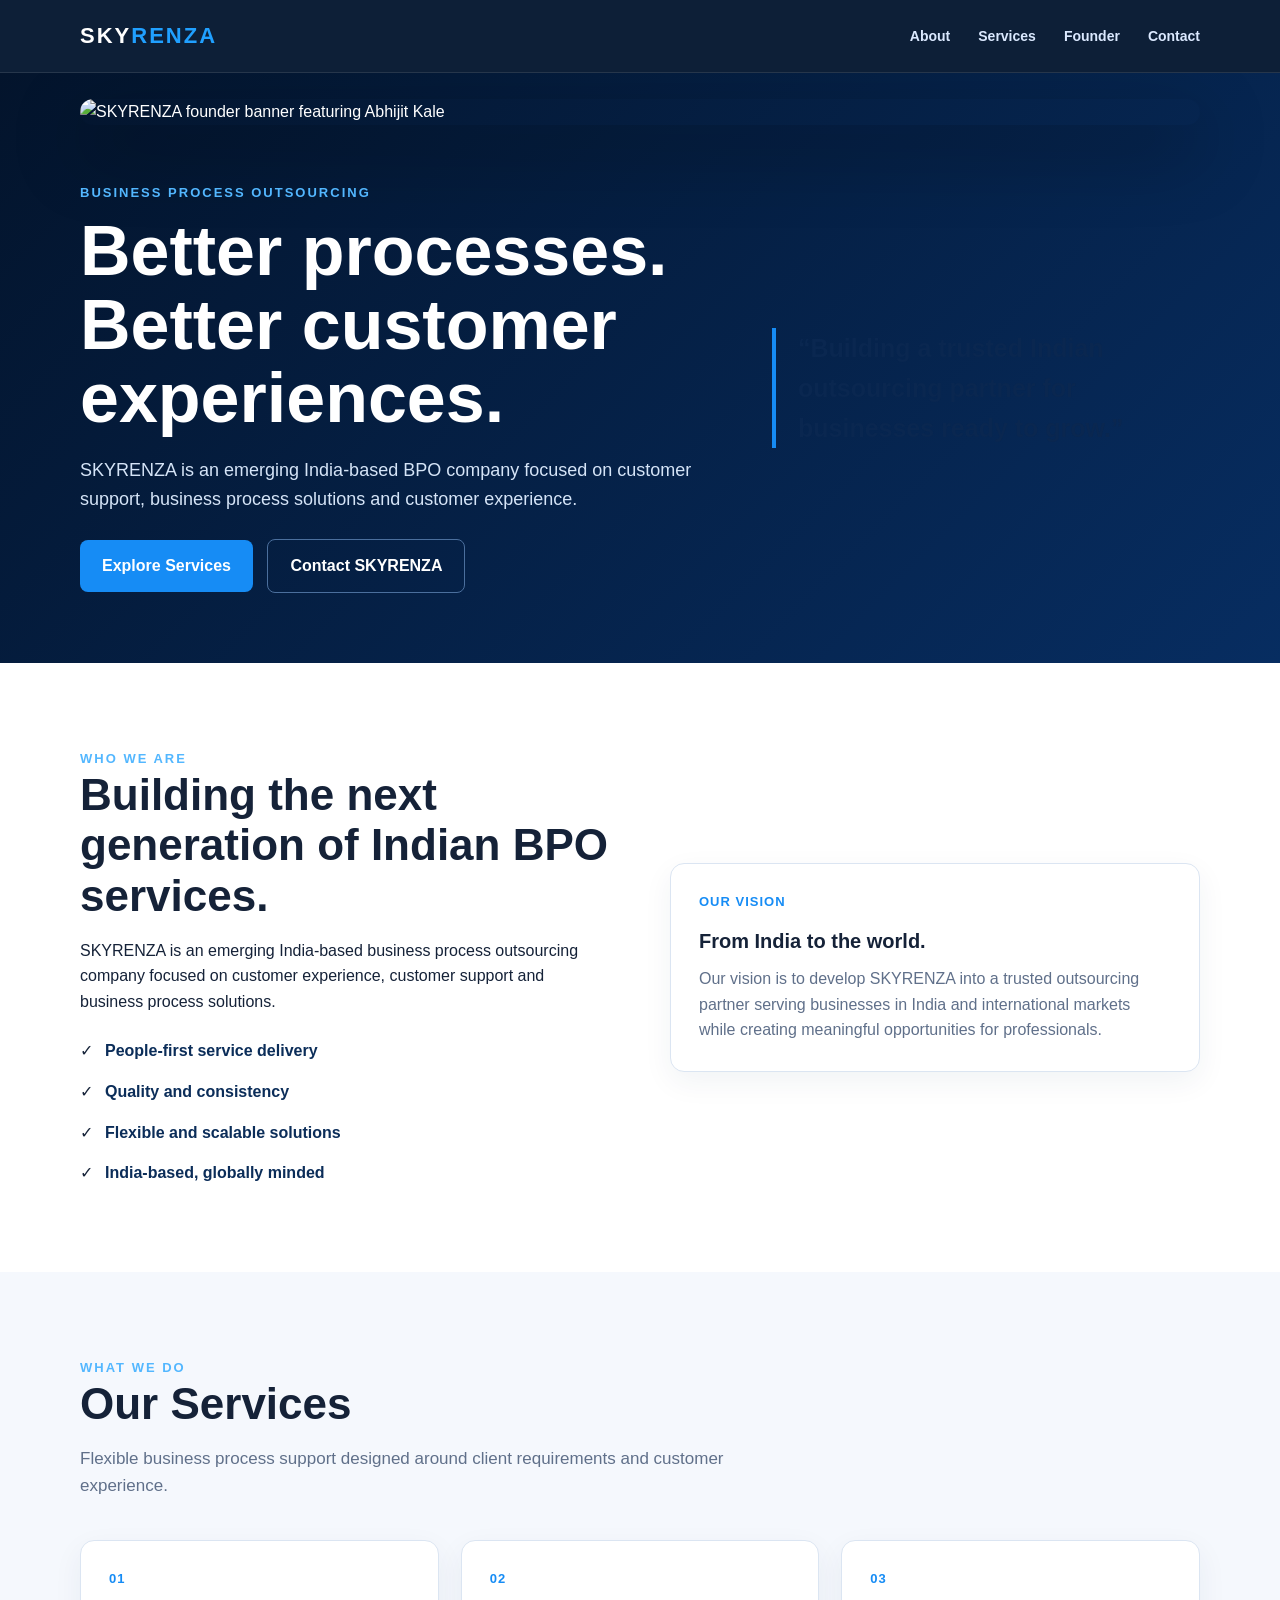
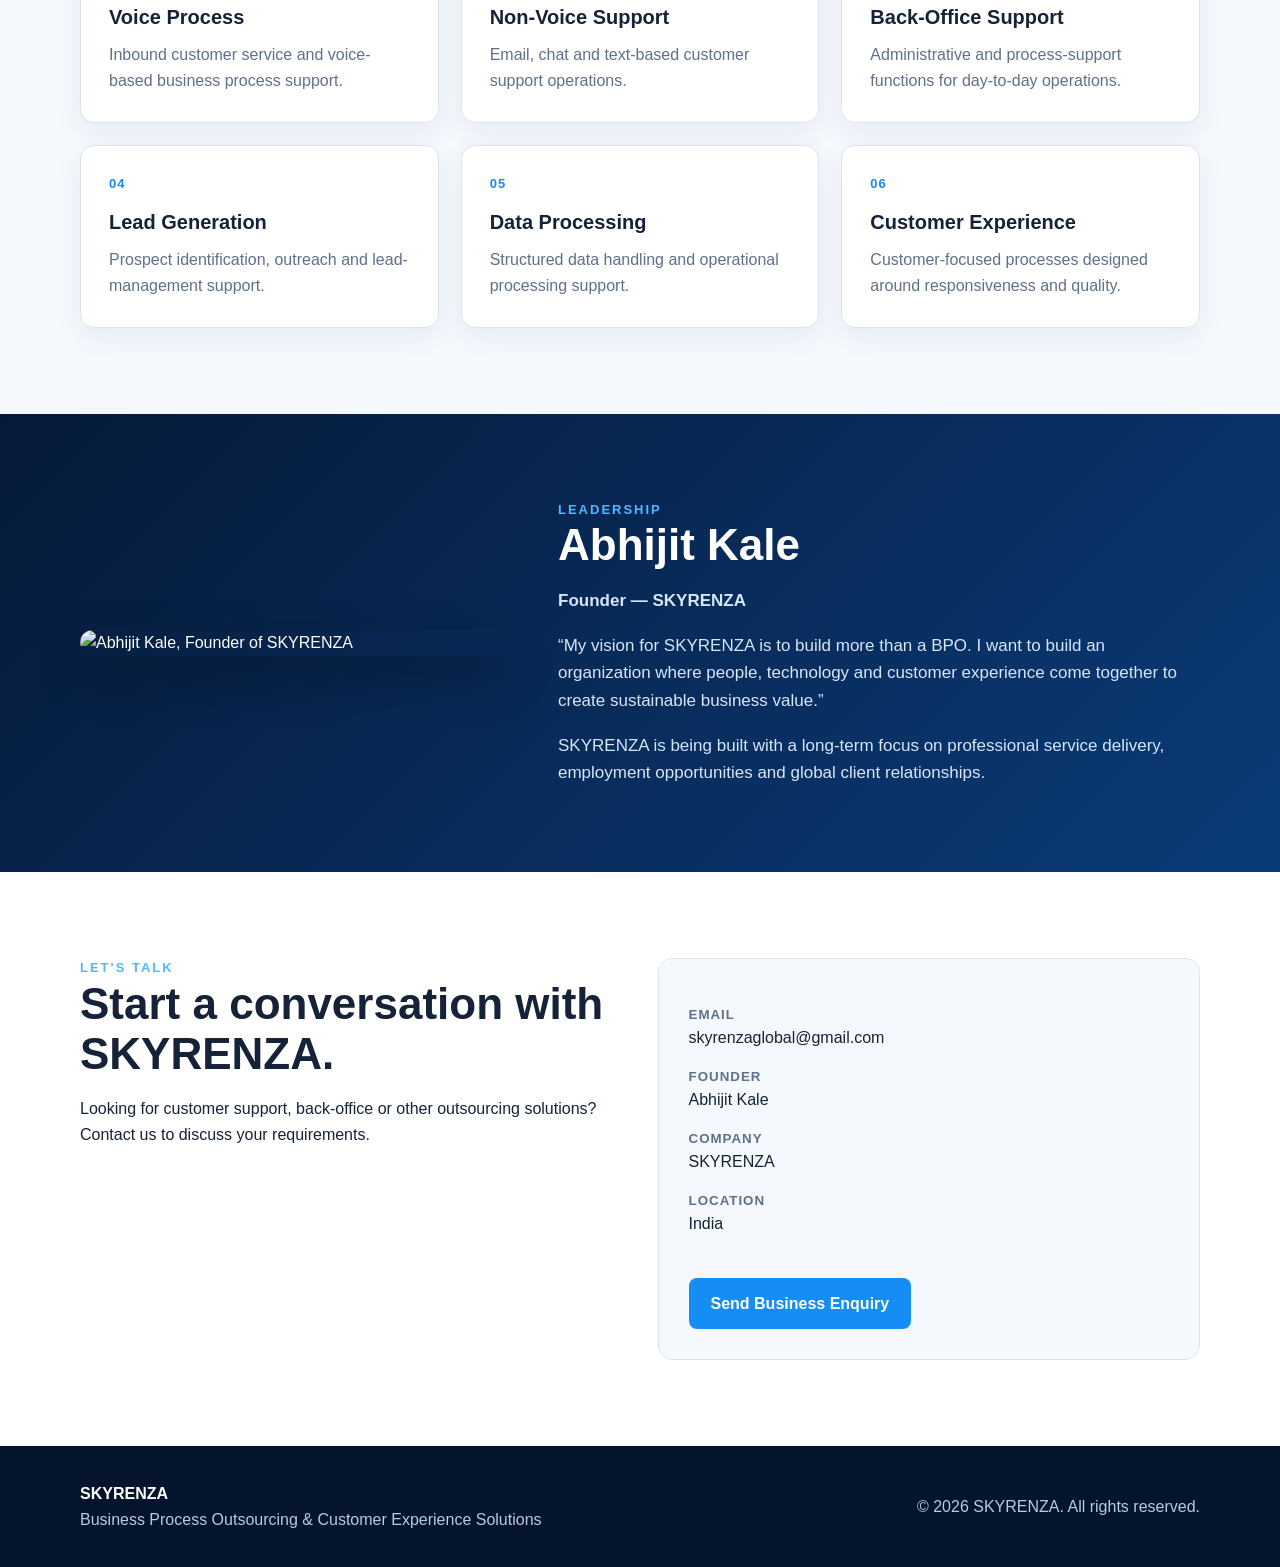
==== commit 5bc6a44a: "Add files via upload" ====
--- a/index.html
+++ b/index.html
@@ -3,77 +3,169 @@
 <head>
 <meta charset="UTF-8">
 <meta name="viewport" content="width=device-width, initial-scale=1.0">
-<meta name="description" content="SKYRENZA is an India-based BPO and customer experience partner for growing businesses in the USA, UK, Europe and global markets.">
-<meta name="keywords" content="BPO India, customer support outsourcing, call center India, back office outsourcing, lead generation, customer experience, USA outsourcing, Europe outsourcing">
-<meta name="author" content="Abhijit Kale, Founder of SKYRENZA">
-<meta property="og:title" content="SKYRENZA | Global BPO & Customer Experience Partner">
-<meta property="og:description" content="India-based BPO solutions for customer support, back office, lead generation and customer experience.">
-<meta property="og:type" content="website">
-<title>SKYRENZA | Global BPO & Customer Experience Partner</title>
-<link rel="icon" href="[data-uri]">
-<meta name="robots" content="index,follow">
-<meta name="theme-color" content="#04162f">
+<meta name="description" content="SKYRENZA — Business Process Outsourcing and Customer Experience Solutions.">
+<title>SKYRENZA | BPO & Customer Experience Solutions</title>
 <style>
-:root{--navy:#04162f;--navy2:#071f43;--blue:#168cf5;--cyan:#52c5ff;--red:#ef3340;--ink:#12213a;--muted:#65748b;--soft:#f4f7fb;--line:#dce5ef;--white:#fff;--shadow:0 20px 55px rgba(9,35,70,.11)}
-*{box-sizing:border-box;margin:0;padding:0}html{scroll-behavior:smooth}body{font-family:Inter,ui-sans-serif,system-ui,-apple-system,"Segoe UI",Arial,sans-serif;color:var(--ink);line-height:1.65;background:#fff}a{text-decoration:none;color:inherit}.container{width:min(1160px,92%);margin:auto}
-.topbar{background:#021024;color:#bcd0e8;font-size:12px;padding:8px 0}.topbar .inner{display:flex;justify-content:space-between;gap:20px}.topbar strong{color:#fff}
-nav{position:sticky;top:0;z-index:50;background:rgba(4,22,47,.94);backdrop-filter:blur(16px);border-bottom:1px solid rgba(255,255,255,.1)}.nav-inner{height:72px;display:flex;align-items:center;justify-content:space-between}.brand{font-weight:950;letter-spacing:2px;color:#fff;font-size:23px}.brand span{color:var(--cyan)}.nav-links{display:flex;gap:28px;color:#dceaff;font-size:14px;font-weight:700}.nav-links a:hover{color:#62c8ff}.nav-cta{padding:10px 16px;border:1px solid rgba(255,255,255,.22);border-radius:8px;color:#fff!important}
-.hero{background:radial-gradient(circle at 75% 20%,#0b4e9b 0,#062c60 34%,#03142c 75%);color:#fff;padding:24px 0 0;overflow:hidden}.hero-banner{display:block;width:100%;max-height:570px;object-fit:cover;border-radius:20px;box-shadow:0 30px 80px rgba(0,0,0,.38);border:1px solid rgba(255,255,255,.1)}.hero-copy{padding:72px 0 88px;display:grid;grid-template-columns:1.15fr .85fr;gap:70px;align-items:center}.eyebrow{color:#59c5ff;font-weight:850;letter-spacing:2.4px;text-transform:uppercase;font-size:12px}.hero h1{font-size:clamp(42px,6vw,72px);line-height:1.02;margin:12px 0 22px;letter-spacing:-2px}.hero p{color:#d6e5f7;font-size:18px;max-width:700px}.hero-actions{display:flex;flex-wrap:wrap;gap:12px;margin-top:28px}.btn{display:inline-flex;align-items:center;justify-content:center;padding:13px 20px;border-radius:9px;font-weight:850;background:var(--blue);color:#fff;box-shadow:0 10px 25px rgba(22,140,245,.25)}.btn.secondary{background:transparent;border:1px solid rgba(255,255,255,.28);box-shadow:none}.hero-card{padding:28px;border:1px solid rgba(255,255,255,.16);background:rgba(255,255,255,.07);border-radius:18px}.hero-card strong{font-size:21px}.hero-card p{font-size:15px;margin-top:10px}.mini-stats{display:grid;grid-template-columns:repeat(2,1fr);gap:12px;margin-top:20px}.stat{padding:16px;border-radius:12px;background:rgba(255,255,255,.07);border:1px solid rgba(255,255,255,.1)}.stat b{display:block;color:#fff;font-size:18px}.stat span{color:#bcd0e8;font-size:12px}
-.section{padding:92px 0}.section.alt{background:var(--soft)}.section-head{max-width:760px;margin-bottom:42px}.section-head h2{font-size:clamp(31px,4vw,46px);line-height:1.1;margin:10px 0 15px;letter-spacing:-1px}.section-head p{color:var(--muted);font-size:17px}.grid{display:grid;grid-template-columns:repeat(3,1fr);gap:20px}.card{background:#fff;border:1px solid var(--line);border-radius:16px;padding:28px;box-shadow:0 12px 34px rgba(14,43,80,.06);transition:.2s}.card:hover{transform:translateY(-3px);box-shadow:var(--shadow)}.card h3{font-size:20px;margin:9px 0}.card p{color:var(--muted);font-size:15px}.number{color:var(--blue);font-weight:900;font-size:12px;letter-spacing:1.5px}
-.about{display:grid;grid-template-columns:1.05fr .95fr;gap:70px;align-items:center}.checks{display:grid;gap:13px;margin-top:25px}.check{display:flex;gap:12px;align-items:flex-start}.check i{font-style:normal;color:var(--blue);font-weight:950}.vision{background:linear-gradient(145deg,#061a38,#0b3f7b);color:#fff;border-radius:20px;padding:38px;box-shadow:var(--shadow)}.vision p{color:#d5e5f7;margin-top:10px}.pill-row{display:flex;flex-wrap:wrap;gap:9px;margin-top:24px}.pill{font-size:12px;font-weight:800;color:#dff3ff;border:1px solid rgba(255,255,255,.2);padding:7px 10px;border-radius:999px}
-.process{display:grid;grid-template-columns:repeat(4,1fr);gap:15px}.process .card{padding:24px}.process .num{width:36px;height:36px;border-radius:50%;display:grid;place-items:center;background:#e7f3ff;color:#0876d5;font-weight:900;margin-bottom:14px}
-.founder{background:linear-gradient(135deg,#04152e,#0a3b78);color:#fff}.founder-box{display:grid;grid-template-columns:.72fr 1.28fr;gap:70px;align-items:center}.founder-photo-wrap{position:relative;display:flex;justify-content:center;align-items:flex-end;min-height:480px;border-radius:22px;overflow:hidden;background:radial-gradient(circle at 50% 30%,#173f78,#071a35 65%);border:1px solid rgba(255,255,255,.12)}.founder-photo{width:100%;height:560px;object-fit:contain;object-position:center bottom;display:block}.founder-copy h2{font-size:clamp(34px,4vw,50px);margin:8px 0 5px}.founder-role{color:#7bd2ff;font-weight:850;letter-spacing:1px;text-transform:uppercase;font-size:13px}.founder-copy p{color:#d6e6f8;font-size:17px}.founder-quote{font-size:23px!important;line-height:1.45;border-left:4px solid var(--cyan);padding-left:20px;margin:25px 0}.founder-badges{display:flex;flex-wrap:wrap;gap:10px;margin-top:25px}.badge{border:1px solid rgba(255,255,255,.2);border-radius:9px;padding:9px 12px;color:#e6f3ff;font-size:12px;font-weight:800}
-.trust{display:grid;grid-template-columns:repeat(3,1fr);gap:20px}.trust .card strong{display:block;font-size:18px;margin-bottom:7px}.note{font-size:13px;color:var(--muted);margin-top:18px}.cta{background:linear-gradient(135deg,#0a5bb1,#082a5b);color:#fff;border-radius:24px;padding:52px}.cta-grid{display:flex;align-items:center;justify-content:space-between;gap:30px}.cta h2{font-size:clamp(30px,4vw,46px);line-height:1.1}.cta p{color:#d7e8fa;margin-top:10px;max-width:720px}
-.contact{display:grid;grid-template-columns:1fr 1fr;gap:45px}.contact-box{background:var(--soft);border:1px solid var(--line);border-radius:16px;padding:30px}.contact-line{margin:16px 0}.contact-line small{display:block;color:var(--muted);text-transform:uppercase;letter-spacing:1px;font-weight:850;font-size:11px}.contact-line a{color:#075da8;font-weight:800}.contact .btn{margin-top:8px}
-footer{background:#021024;color:#9fb4cd;padding:38px 0}.footer-inner{display:flex;justify-content:space-between;gap:20px;align-items:center}.footer-inner strong{color:#fff}.footer-links{display:flex;gap:18px;font-size:13px}.footer-links a:hover{color:#fff}
-.value-list{display:grid;gap:7px;margin-top:18px}.value-list span{font-size:13px;color:var(--muted);font-weight:750}.founder-stats{display:grid;grid-template-columns:repeat(3,1fr);gap:10px;margin-top:24px}.founder-stats>div{border:1px solid rgba(255,255,255,.14);background:rgba(255,255,255,.05);border-radius:12px;padding:14px}.founder-stats strong{display:block;font-size:25px;color:#7bd2ff}.founder-stats span{display:block;color:#bfd2e7;font-size:11px;margin-top:3px}.values-grid .card{height:100%}
-
-@media(max-width:900px){.nav-links{display:none}.hero-copy,.about,.founder-box,.contact{grid-template-columns:1fr}.grid{grid-template-columns:1fr 1fr}.process{grid-template-columns:1fr 1fr}.trust{grid-template-columns:1fr}.hero-copy{padding:55px 0 65px}.founder-photo-wrap{min-height:400px}.founder-photo{height:500px}.cta-grid{flex-direction:column;align-items:flex-start}}
-@media(max-width:560px){.topbar .inner{justify-content:center;text-align:center}.topbar .inner span:last-child{display:none}.grid,.process{grid-template-columns:1fr}.section{padding:68px 0}.hero{padding-top:10px}.hero-banner{border-radius:12px}.hero h1{letter-spacing:-1px}.hero-card{margin-top:5px}.founder-photo-wrap{min-height:360px}.founder-photo{height:440px}.cta{padding:32px 25px}.footer-inner{flex-direction:column;text-align:center}.footer-links{flex-wrap:wrap;justify-content:center}}
-.founder-photo{background:#071a35}
-
-.brand{display:flex;align-items:center;height:42px;max-width:210px}.brand img{display:block;width:190px;height:auto;max-height:42px;object-fit:contain;object-position:left center}.hero-banner{aspect-ratio:1536/576}.founder-photo-wrap{min-height:0;background:#031a38;padding:0}.founder-photo{width:100%;height:auto;max-height:none;object-fit:cover;border-radius:22px;display:block}.founder-box{grid-template-columns:1.05fr .95fr}.founder-copy{padding:10px 0}.founder-copy:before{content:"SKYRENZA";display:block;font-size:12px;letter-spacing:4px;font-weight:900;color:rgba(123,210,255,.55);margin-bottom:8px}.trust .card{height:100%}.proof-strip{display:grid;grid-template-columns:repeat(4,1fr);gap:12px;margin-top:28px}.proof-item{background:rgba(255,255,255,.05);border:1px solid rgba(255,255,255,.12);border-radius:12px;padding:16px}.proof-item b{display:block;color:#fff;font-size:14px}.proof-item span{display:block;color:#bcd0e8;font-size:12px;margin-top:4px}.lead-form{display:grid;grid-template-columns:1fr 1fr;gap:14px;margin-top:24px}.lead-form input,.lead-form textarea{width:100%;border:1px solid #dce5ef;border-radius:10px;padding:13px 14px;font:inherit;background:#fff;color:#12213a}.lead-form textarea{grid-column:1/-1;min-height:110px;resize:vertical}.lead-form .btn{border:0;cursor:pointer}.full{grid-column:1/-1}.faq-grid{display:grid;grid-template-columns:1fr 1fr;gap:16px}.faq-grid details{background:#fff;border:1px solid var(--line);border-radius:12px;padding:17px 18px}.faq-grid summary{font-weight:850;cursor:pointer}.faq-grid p{color:var(--muted);margin-top:10px;font-size:14px}.logo-caption{font-size:12px;color:#a9c4df;margin-top:8px}
-.value-list{display:grid;gap:7px;margin-top:18px}.value-list span{font-size:13px;color:var(--muted);font-weight:750}.founder-stats{display:grid;grid-template-columns:repeat(3,1fr);gap:10px;margin-top:24px}.founder-stats>div{border:1px solid rgba(255,255,255,.14);background:rgba(255,255,255,.05);border-radius:12px;padding:14px}.founder-stats strong{display:block;font-size:25px;color:#7bd2ff}.founder-stats span{display:block;color:#bfd2e7;font-size:11px;margin-top:3px}.values-grid .card{height:100%}
-
-@media(max-width:900px){.brand img{width:170px}.proof-strip{grid-template-columns:1fr 1fr}.lead-form{grid-template-columns:1fr}.faq-grid{grid-template-columns:1fr}.lead-form textarea,.full{grid-column:auto}}
-@media(max-width:560px){.founder-stats{grid-template-columns:1fr}.brand img{width:150px}.hero-banner{aspect-ratio:1536/576;object-fit:cover}.founder-photo{aspect-ratio:1536/576;object-fit:cover}.proof-strip{grid-template-columns:1fr}.founder-copy:before{margin-top:8px}}
+:root{
+  --navy:#04162f; --blue:#087df2; --light:#eef5ff; --text:#152238;
+  --muted:#60708a; --white:#fff; --line:#dbe5f2;
+}
+*{box-sizing:border-box;margin:0;padding:0}
+html{scroll-behavior:smooth}
+body{font-family:Inter,Segoe UI,Arial,sans-serif;color:var(--text);background:#fff;line-height:1.6}
+a{text-decoration:none;color:inherit}
+.container{width:min(1120px,92%);margin:auto}
+nav{position:sticky;top:0;z-index:10;background:rgba(4,22,47,.96);backdrop-filter:blur(10px);border-bottom:1px solid rgba(255,255,255,.1)}
+.nav-inner{height:72px;display:flex;align-items:center;justify-content:space-between}
+.brand{font-weight:900;letter-spacing:2px;color:#fff;font-size:22px}
+.brand span{color:#20a0ff}
+.nav-links{display:flex;gap:28px;color:#dbe9ff;font-size:14px;font-weight:600}
+.nav-links a:hover{color:#4bb1ff}
+.hero{background:linear-gradient(135deg,#03142c,#072d61);color:#fff;padding:26px 0 0}
+.hero img{display:block;width:100%;max-height:590px;object-fit:cover;border-radius:18px;box-shadow:0 25px 70px rgba(0,0,0,.35)}
+.hero-copy{padding:58px 0 70px;display:grid;grid-template-columns:1.2fr .8fr;gap:50px;align-items:center}
+.eyebrow{color:#53b7ff;font-weight:800;letter-spacing:2px;text-transform:uppercase;font-size:13px}
+h1{font-size:clamp(40px,6vw,70px);line-height:1.05;margin:12px 0 20px}
+h2{font-size:clamp(30px,4vw,44px);line-height:1.15;margin-bottom:16px}
+.hero p{color:#d5e4f7;font-size:18px;max-width:650px}
+.btn{display:inline-block;margin-top:26px;padding:13px 22px;border-radius:8px;font-weight:800;background:#168cf5;color:#fff}
+.btn.secondary{margin-left:10px;background:transparent;border:1px solid #4b6f9d}
+.section{padding:86px 0}
+.section.alt{background:#f5f8fd}
+.section-head{max-width:720px;margin-bottom:40px}
+.section-head p{color:var(--muted);font-size:17px}
+.grid{display:grid;grid-template-columns:repeat(3,1fr);gap:22px}
+.card{background:#fff;border:1px solid var(--line);border-radius:14px;padding:28px;box-shadow:0 10px 30px rgba(16,43,80,.06)}
+.card h3{margin-bottom:9px;font-size:20px}
+.card p{color:var(--muted)}
+.number{color:#168cf5;font-weight:900;font-size:13px;letter-spacing:1px;margin-bottom:12px}
+.about{display:grid;grid-template-columns:1fr 1fr;gap:60px;align-items:center}
+.quote{font-size:25px;font-weight:700;color:#0a2750;border-left:4px solid #168cf5;padding-left:22px}
+.checks{display:grid;gap:15px;margin-top:24px}
+.check{display:flex;gap:12px}
+.check b{color:#0b2d59}
+.founder{background:linear-gradient(135deg,#061a38,#0a3b79);color:#fff}
+.founder-box{display:grid;grid-template-columns:.8fr 1.2fr;gap:50px;align-items:center}
+.founder-photo{width:100%;border-radius:16px;box-shadow:0 20px 50px rgba(0,0,0,.3)}
+.founder p{color:#d7e6fa;font-size:17px}
+.contact{display:grid;grid-template-columns:1fr 1fr;gap:35px}
+.contact-box{background:#f5f8fd;border:1px solid var(--line);border-radius:14px;padding:30px}
+.contact-line{margin:15px 0}
+.contact-line small{display:block;color:var(--muted);text-transform:uppercase;letter-spacing:1px;font-weight:800}
+footer{background:#03142c;color:#b8cbe3;padding:35px 0}
+.footer-inner{display:flex;justify-content:space-between;gap:20px;align-items:center}
+footer strong{color:#fff}
+@media(max-width:800px){
+  .nav-links{display:none}
+  .hero-copy,.about,.founder-box,.contact{grid-template-columns:1fr}
+  .grid{grid-template-columns:1fr}
+  .hero{padding-top:10px}
+  .hero img{border-radius:10px}
+  .section{padding:65px 0}
+  .footer-inner{flex-direction:column;text-align:center}
+}
 </style>
-<script type="application/ld+json">
-{"@context":"https://schema.org","@type":"Organization","name":"SKYRENZA","description":"India-based BPO and customer experience partner for international businesses.","email":"skyrenzaglobal@gmail.com","founder":{"@type":"Person","name":"Abhijit Kale"}}
-</script>
-<link rel="preload" as="image" href="[data-uri]">
 </head>
 <body>
-<div class="topbar"><div class="container inner"><span><strong>SKYRENZA</strong> · India-based BPO & Customer Experience Partner</span><span>Serving clients across time zones · USA · UK · Europe · Global</span></div></div>
-<nav><div class="container nav-inner"><a class="brand" href="#home" aria-label="SKYRENZA home"><img src="[data-uri]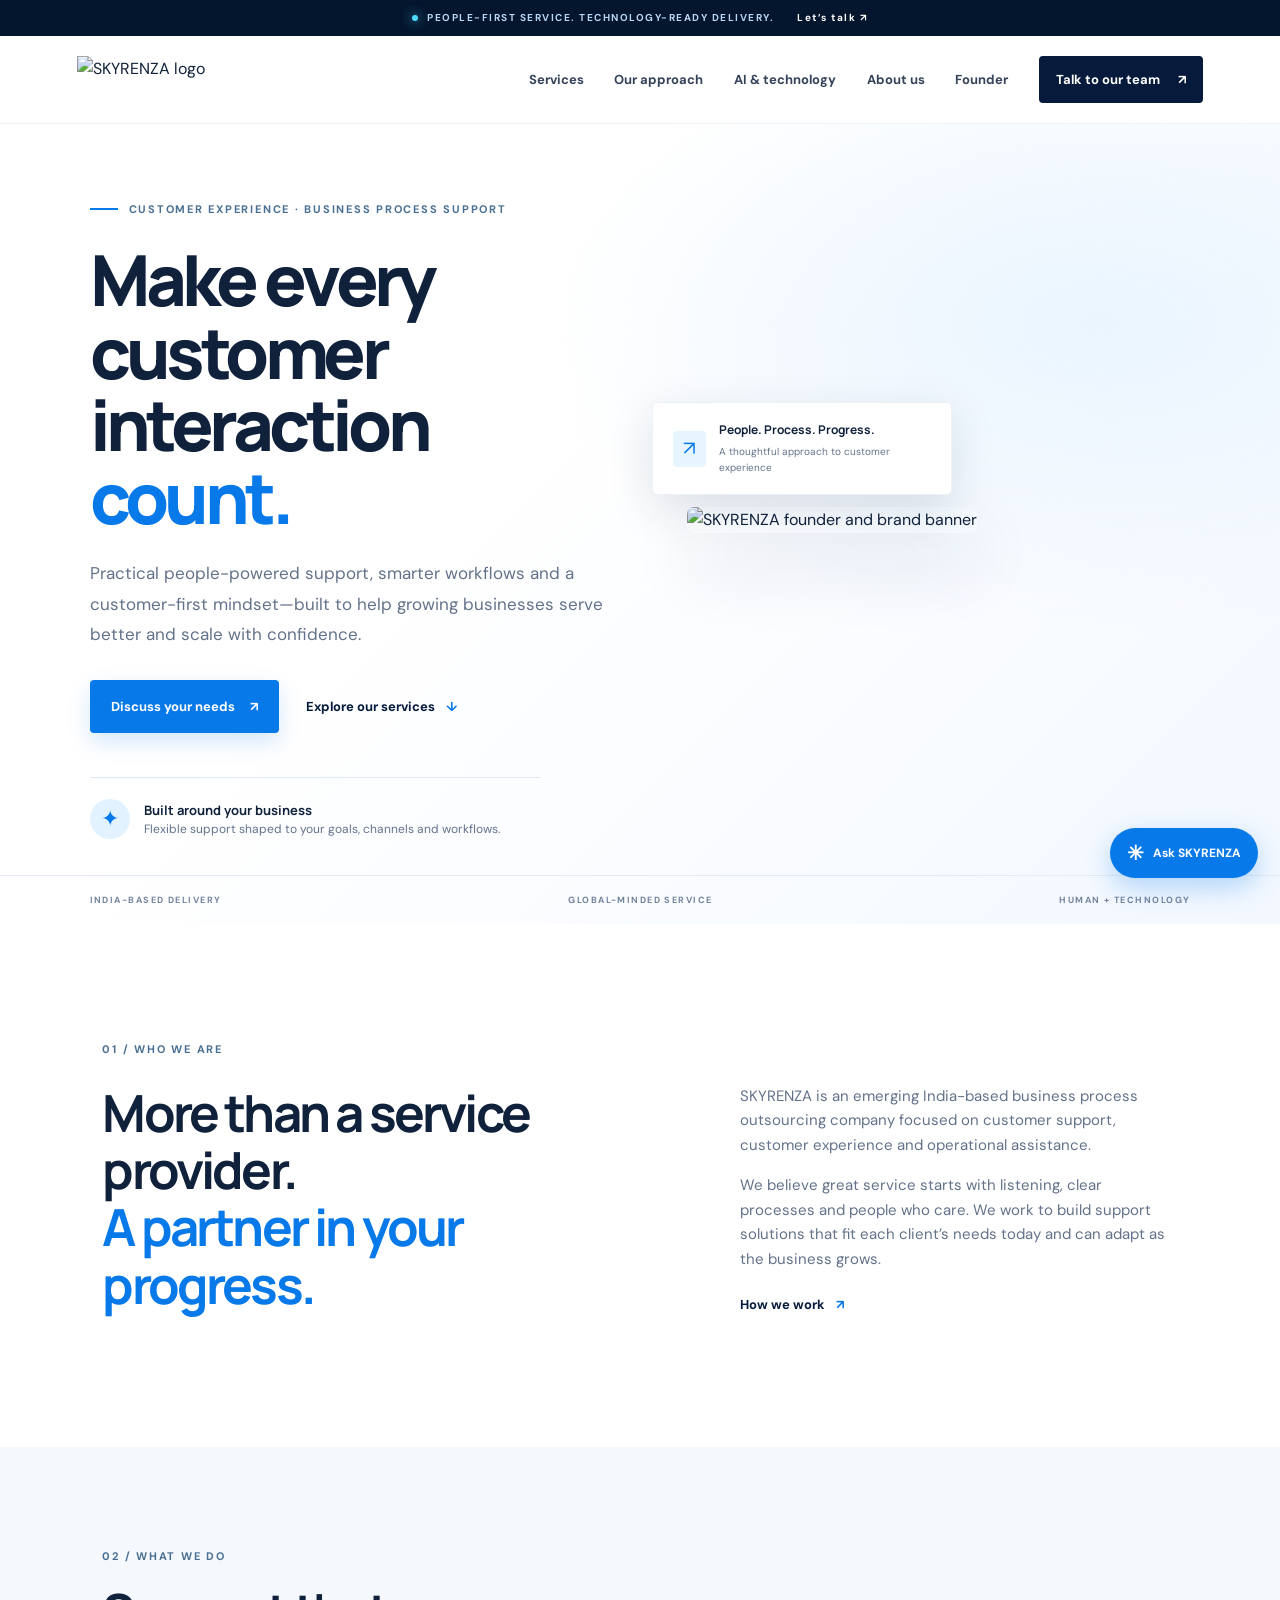
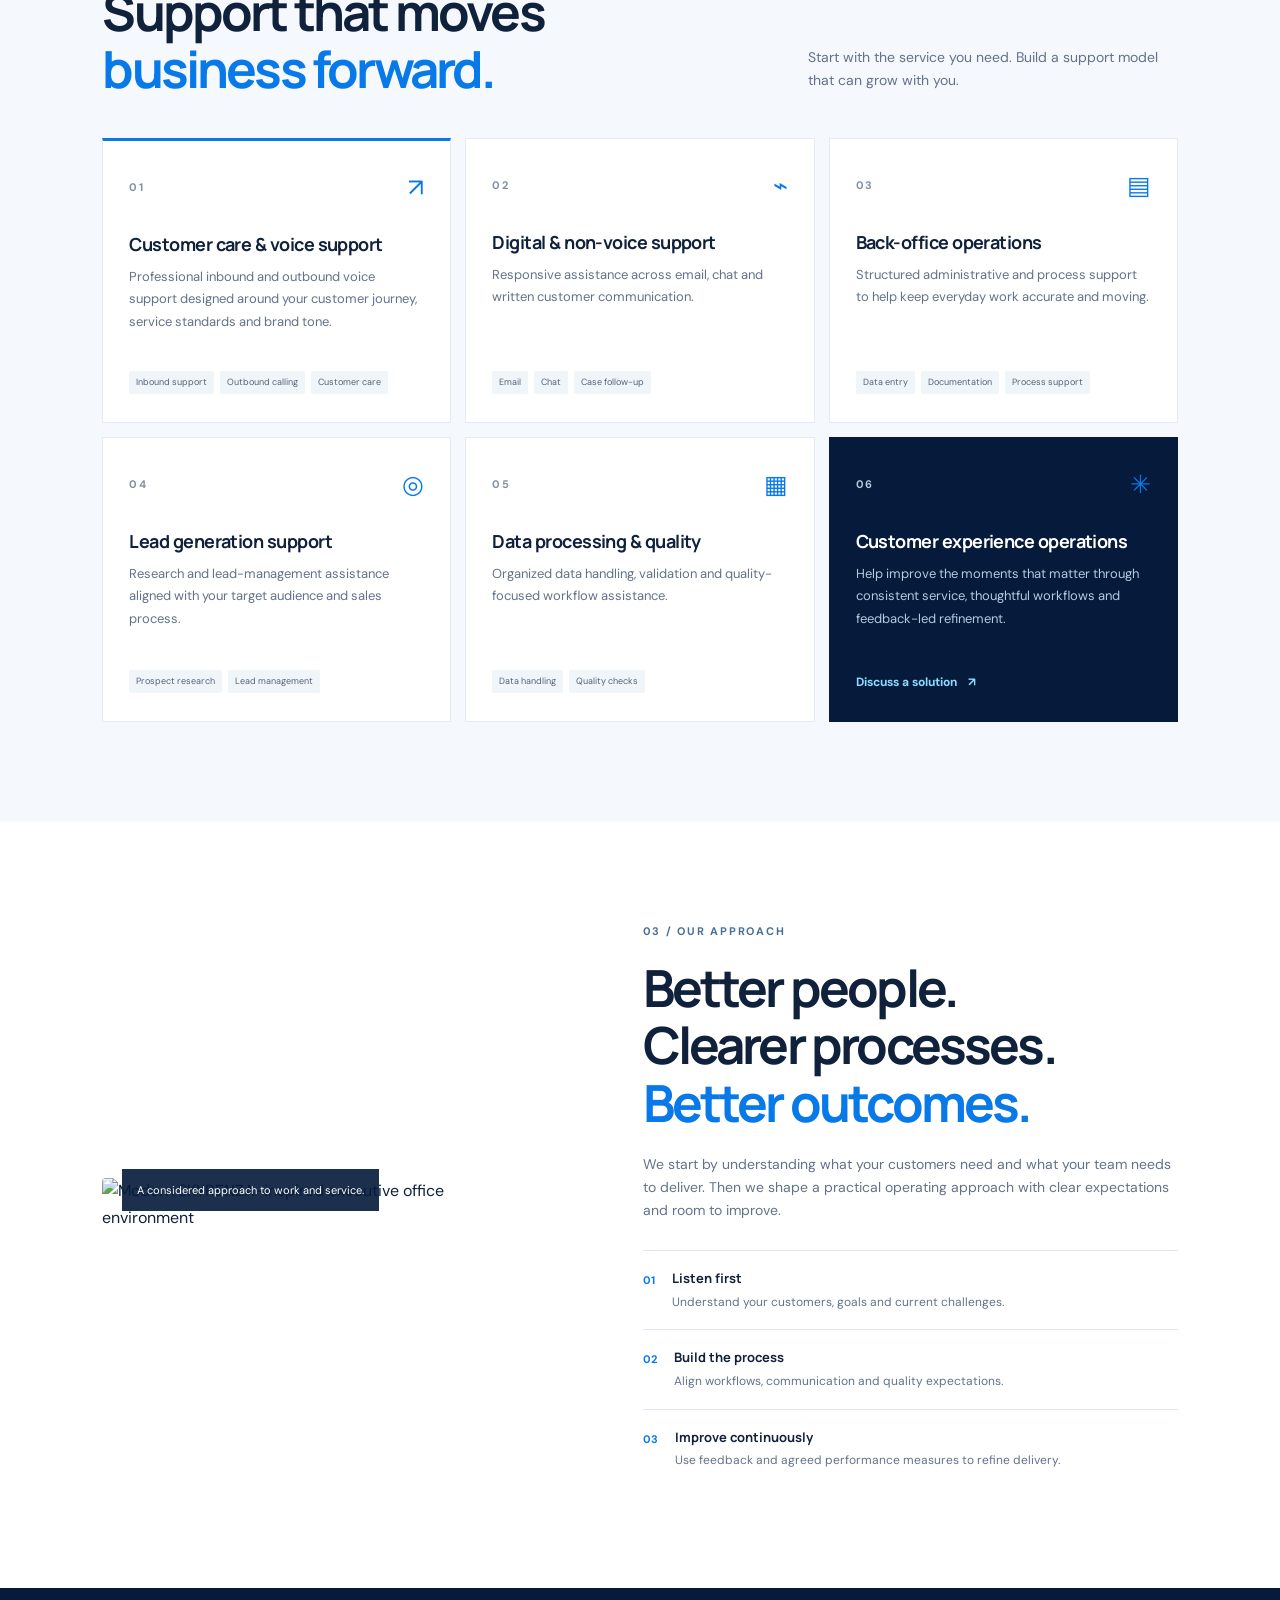
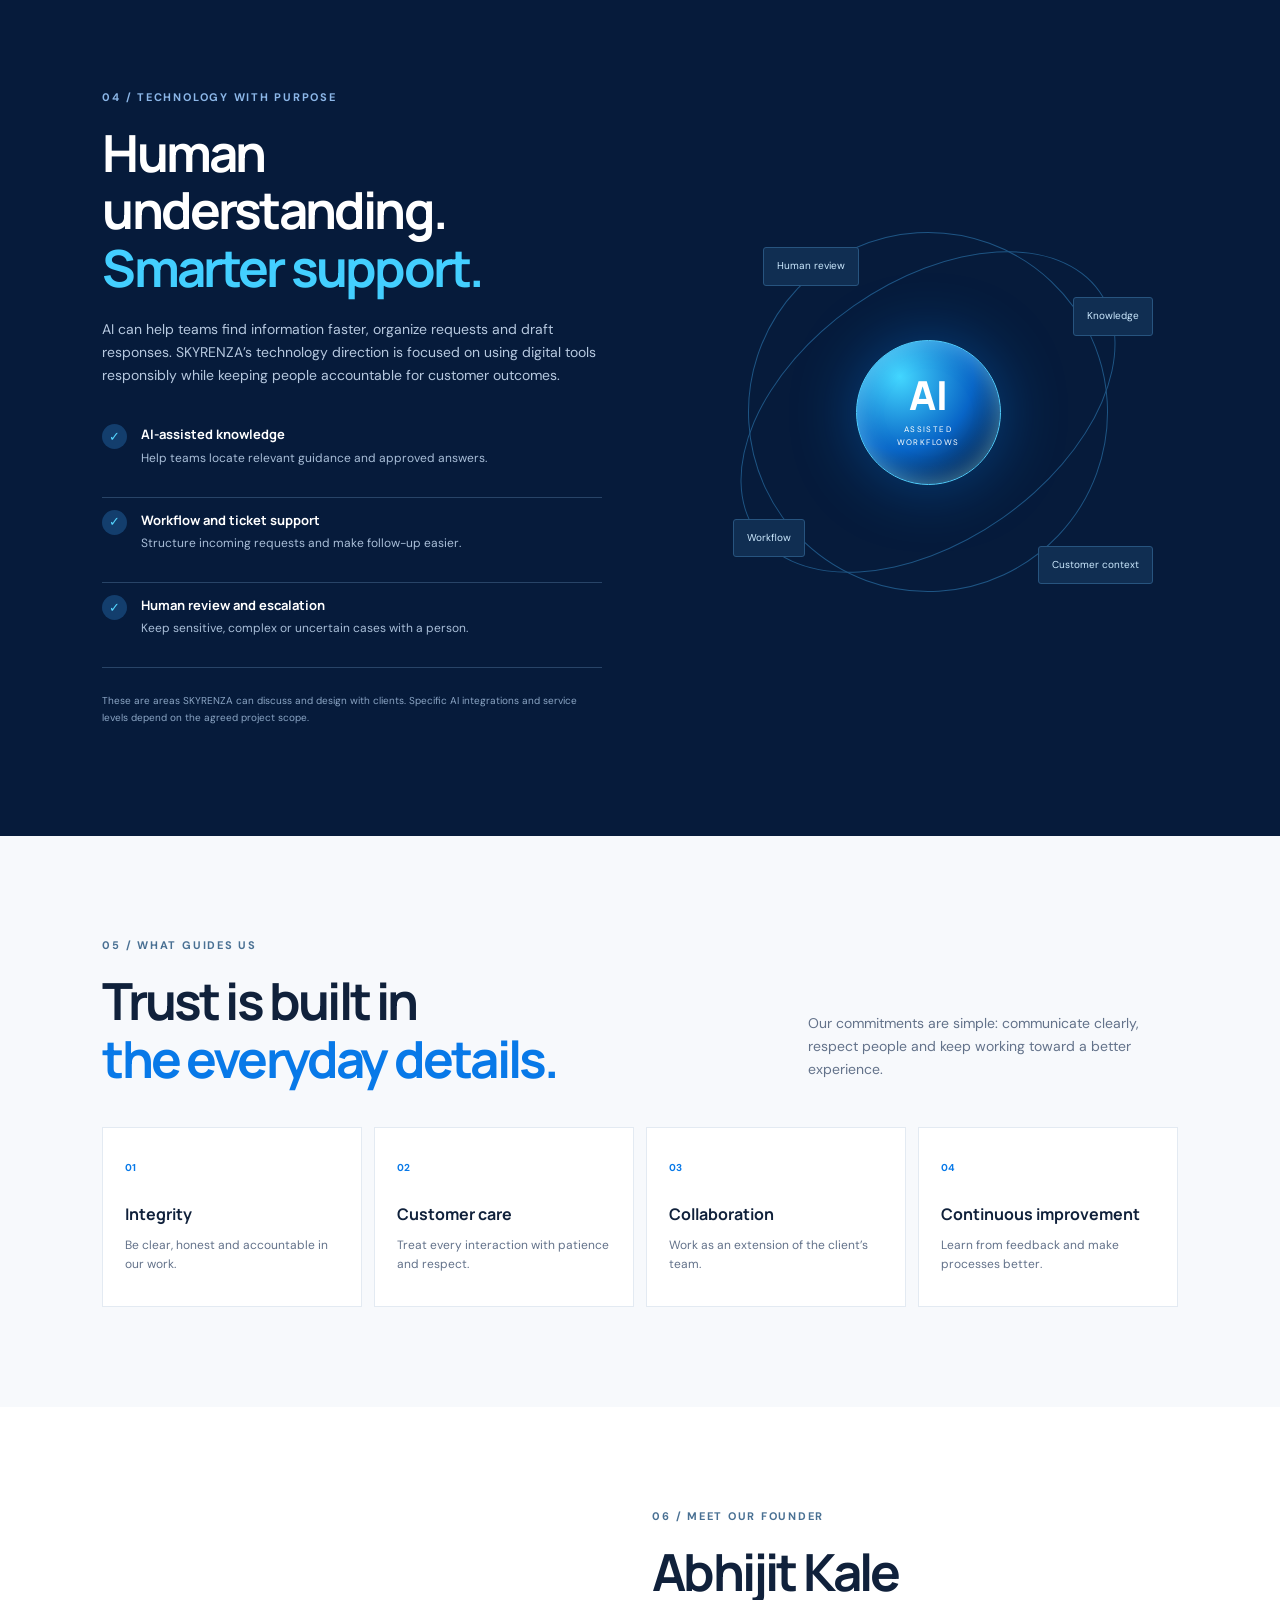
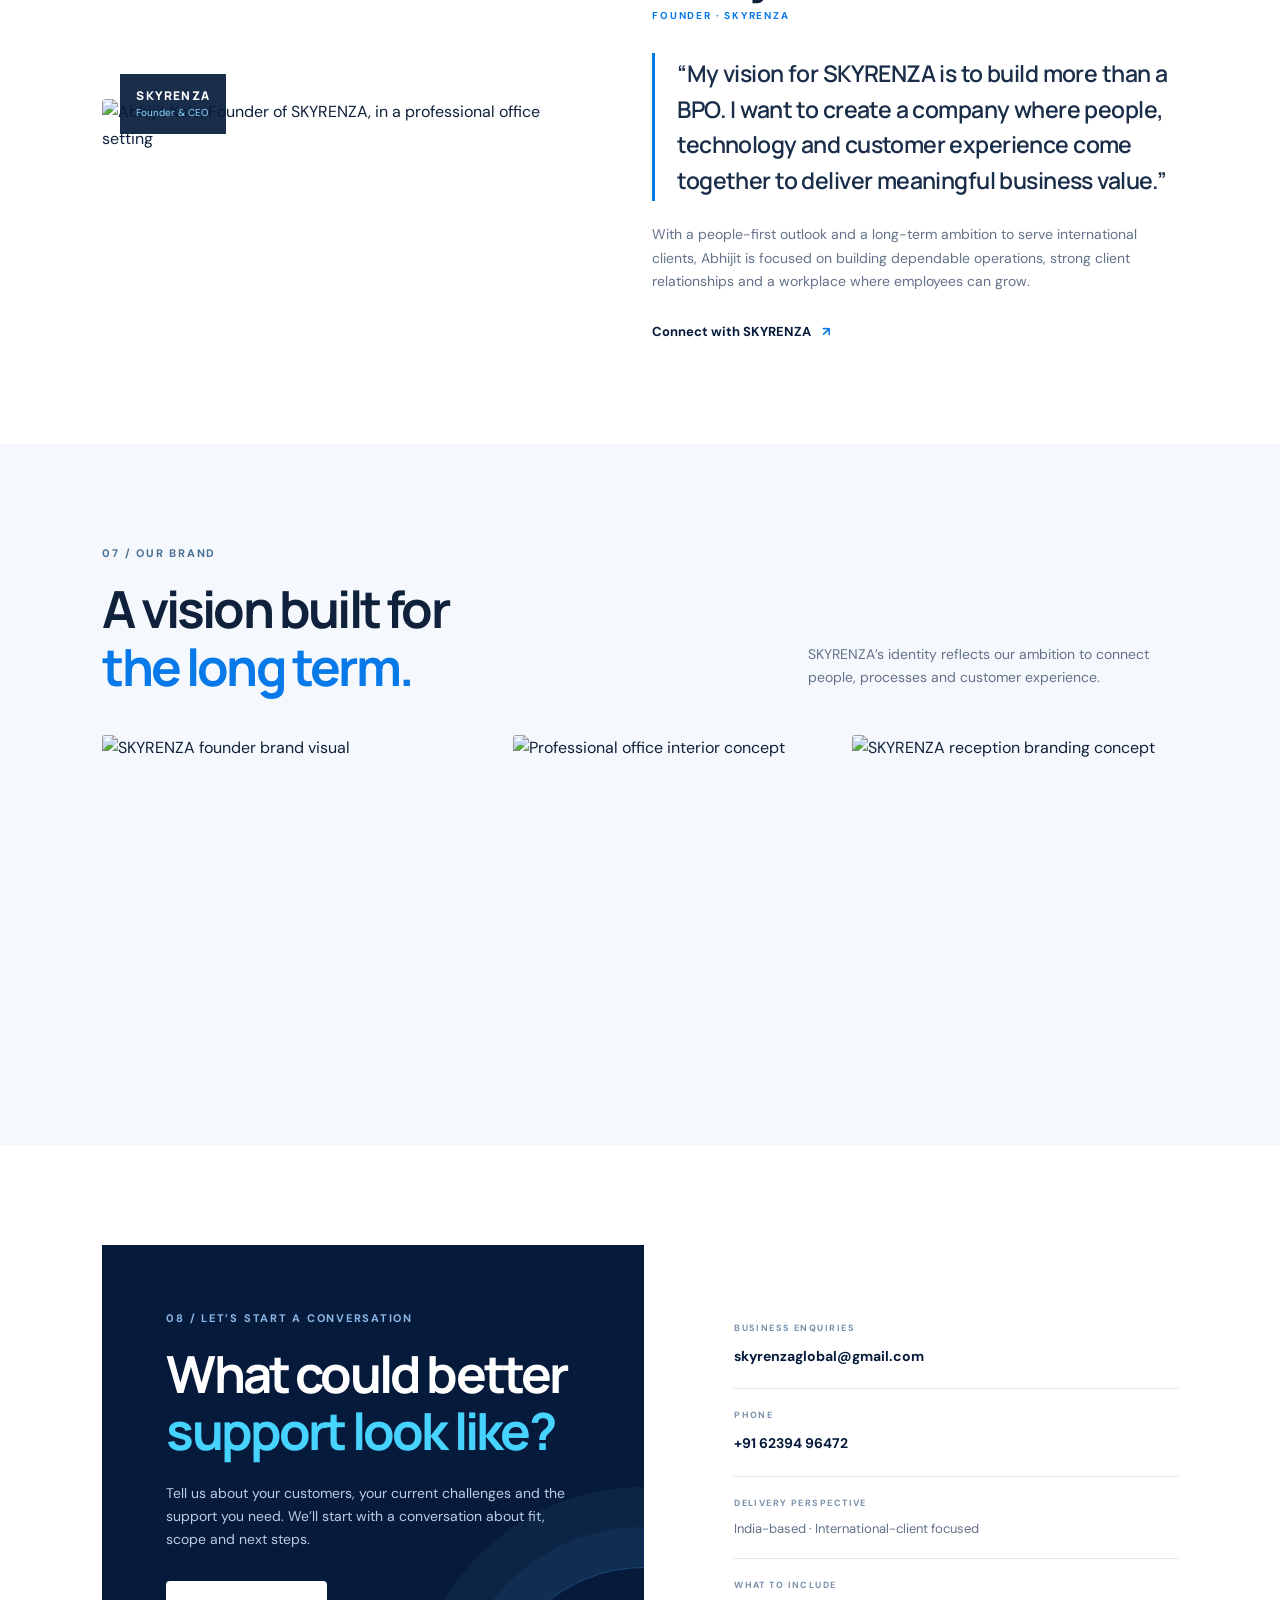
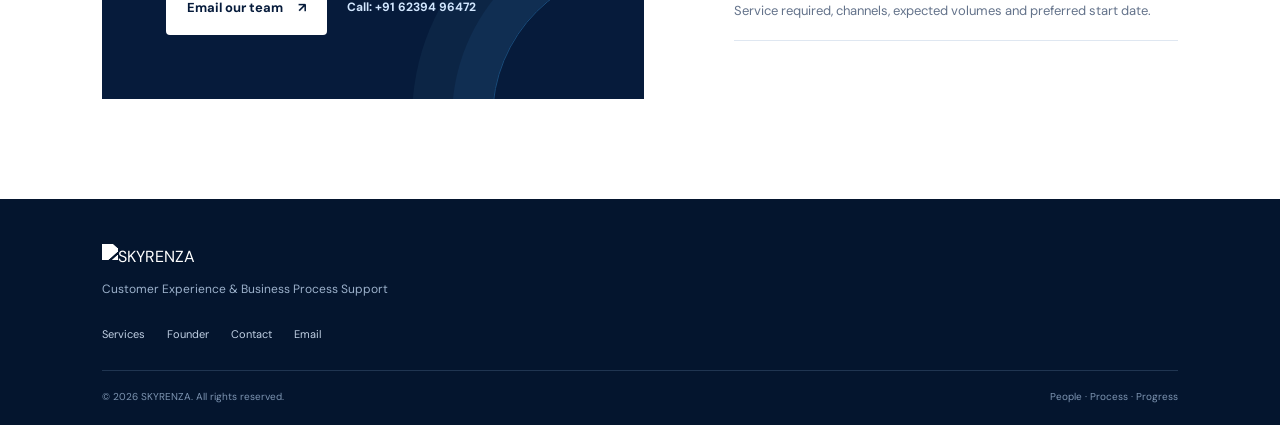
==== commit 7b09c9fc: "Add files via upload" ====
--- a/index.html
+++ b/index.html
@@ -1,171 +1,120 @@
-<!DOCTYPE html>
+<!doctype html>
 <html lang="en">
 <head>
-<meta charset="UTF-8">
-<meta name="viewport" content="width=device-width, initial-scale=1.0">
-<meta name="description" content="SKYRENZA — Business Process Outsourcing and Customer Experience Solutions.">
-<title>SKYRENZA | BPO & Customer Experience Solutions</title>
-<style>
-:root{
-  --navy:#04162f; --blue:#087df2; --light:#eef5ff; --text:#152238;
-  --muted:#60708a; --white:#fff; --line:#dbe5f2;
-}
-*{box-sizing:border-box;margin:0;padding:0}
-html{scroll-behavior:smooth}
-body{font-family:Inter,Segoe UI,Arial,sans-serif;color:var(--text);background:#fff;line-height:1.6}
-a{text-decoration:none;color:inherit}
-.container{width:min(1120px,92%);margin:auto}
-nav{position:sticky;top:0;z-index:10;background:rgba(4,22,47,.96);backdrop-filter:blur(10px);border-bottom:1px solid rgba(255,255,255,.1)}
-.nav-inner{height:72px;display:flex;align-items:center;justify-content:space-between}
-.brand{font-weight:900;letter-spacing:2px;color:#fff;font-size:22px}
-.brand span{color:#20a0ff}
-.nav-links{display:flex;gap:28px;color:#dbe9ff;font-size:14px;font-weight:600}
-.nav-links a:hover{color:#4bb1ff}
-.hero{background:linear-gradient(135deg,#03142c,#072d61);color:#fff;padding:26px 0 0}
-.hero img{display:block;width:100%;max-height:590px;object-fit:cover;border-radius:18px;box-shadow:0 25px 70px rgba(0,0,0,.35)}
-.hero-copy{padding:58px 0 70px;display:grid;grid-template-columns:1.2fr .8fr;gap:50px;align-items:center}
-.eyebrow{color:#53b7ff;font-weight:800;letter-spacing:2px;text-transform:uppercase;font-size:13px}
-h1{font-size:clamp(40px,6vw,70px);line-height:1.05;margin:12px 0 20px}
-h2{font-size:clamp(30px,4vw,44px);line-height:1.15;margin-bottom:16px}
-.hero p{color:#d5e4f7;font-size:18px;max-width:650px}
-.btn{display:inline-block;margin-top:26px;padding:13px 22px;border-radius:8px;font-weight:800;background:#168cf5;color:#fff}
-.btn.secondary{margin-left:10px;background:transparent;border:1px solid #4b6f9d}
-.section{padding:86px 0}
-.section.alt{background:#f5f8fd}
-.section-head{max-width:720px;margin-bottom:40px}
-.section-head p{color:var(--muted);font-size:17px}
-.grid{display:grid;grid-template-columns:repeat(3,1fr);gap:22px}
-.card{background:#fff;border:1px solid var(--line);border-radius:14px;padding:28px;box-shadow:0 10px 30px rgba(16,43,80,.06)}
-.card h3{margin-bottom:9px;font-size:20px}
-.card p{color:var(--muted)}
-.number{color:#168cf5;font-weight:900;font-size:13px;letter-spacing:1px;margin-bottom:12px}
-.about{display:grid;grid-template-columns:1fr 1fr;gap:60px;align-items:center}
-.quote{font-size:25px;font-weight:700;color:#0a2750;border-left:4px solid #168cf5;padding-left:22px}
-.checks{display:grid;gap:15px;margin-top:24px}
-.check{display:flex;gap:12px}
-.check b{color:#0b2d59}
-.founder{background:linear-gradient(135deg,#061a38,#0a3b79);color:#fff}
-.founder-box{display:grid;grid-template-columns:.8fr 1.2fr;gap:50px;align-items:center}
-.founder-photo{width:100%;border-radius:16px;box-shadow:0 20px 50px rgba(0,0,0,.3)}
-.founder p{color:#d7e6fa;font-size:17px}
-.contact{display:grid;grid-template-columns:1fr 1fr;gap:35px}
-.contact-box{background:#f5f8fd;border:1px solid var(--line);border-radius:14px;padding:30px}
-.contact-line{margin:15px 0}
-.contact-line small{display:block;color:var(--muted);text-transform:uppercase;letter-spacing:1px;font-weight:800}
-footer{background:#03142c;color:#b8cbe3;padding:35px 0}
-.footer-inner{display:flex;justify-content:space-between;gap:20px;align-items:center}
-footer strong{color:#fff}
-@media(max-width:800px){
-  .nav-links{display:none}
-  .hero-copy,.about,.founder-box,.contact{grid-template-columns:1fr}
-  .grid{grid-template-columns:1fr}
-  .hero{padding-top:10px}
-  .hero img{border-radius:10px}
-  .section{padding:65px 0}
-  .footer-inner{flex-direction:column;text-align:center}
-}
-</style>
+<meta charset="utf-8">
+<meta name="viewport" content="width=device-width, initial-scale=1">
+<title>SKYRENZA | Customer Experience & Business Process Support</title>
+<meta name="description" content="SKYRENZA is an emerging India-based BPO and customer experience partner offering customer care, digital support, back-office operations and scalable business process services.">
+<meta name="theme-color" content="#061b3b">
+<meta property="og:title" content="SKYRENZA | Better support. Stronger customer relationships.">
+<meta property="og:description" content="People-first service, thoughtful processes and practical technology for growing businesses.">
+<meta property="og:image" content="assets/founder-banner.jpg">
+<link rel="icon" href="assets/skyrenza-logo.jpg">
+<link rel="preconnect" href="https://fonts.googleapis.com">
+<link rel="preconnect" href="https://fonts.gstatic.com" crossorigin>
+<link href="https://fonts.googleapis.com/css2?family=DM+Sans:wght@400;500;600;700&family=Manrope:wght@400;500;600;700;800&display=swap" rel="stylesheet">
+<link rel="stylesheet" href="styles.css">
 </head>
 <body>
-<nav>
-  <div class="container nav-inner">
-    <a class="brand" href="#home">SKY<span>RENZA</span></a>
-    <div class="nav-links">
-      <a href="#about">About</a><a href="#services">Services</a><a href="#founder">Founder</a><a href="#contact">Contact</a>
-    </div>
-  </div>
-</nav>
-
-<header id="home" class="hero">
-  <div class="container">
-    <img src="assets/skyrenza-founder-banner.png" alt="SKYRENZA founder banner featuring Abhijit Kale">
-    <div class="hero-copy">
-      <div>
-        <div class="eyebrow">Business Process Outsourcing</div>
-        <h1>Better processes.<br>Better customer experiences.</h1>
-        <p>SKYRENZA is an emerging India-based BPO company focused on customer support, business process solutions and customer experience.</p>
-        <a class="btn" href="#services">Explore Services</a>
-        <a class="btn secondary" href="#contact">Contact SKYRENZA</a>
-      </div>
-      <div class="quote">“Building a trusted Indian outsourcing partner for businesses ready to grow.”</div>
-    </div>
-  </div>
+<div class="announcement"><span class="pulse"></span> PEOPLE-FIRST SERVICE. TECHNOLOGY-READY DELIVERY. <a href="#contact">Let’s talk <span aria-hidden="true">↗</span></a></div>
+<header class="site-header">
+  <a class="brand" href="#home" aria-label="SKYRENZA home"><img src="assets/skyrenza-logo.jpg" alt="SKYRENZA logo"></a>
+  <button class="menu-toggle" aria-label="Open navigation" aria-expanded="false">☰</button>
+  <nav class="nav">
+    <a href="#services">Services</a><a href="#approach">Our approach</a><a href="#technology">AI & technology</a><a href="#about">About us</a><a href="#founder">Founder</a>
+    <a class="nav-cta" href="#contact">Talk to our team <span>↗</span></a>
+  </nav>
 </header>
 
-<section id="about" class="section">
-  <div class="container about">
-    <div>
-      <div class="eyebrow">Who we are</div>
-      <h2>Building the next generation of Indian BPO services.</h2>
-      <p>SKYRENZA is an emerging India-based business process outsourcing company focused on customer experience, customer support and business process solutions.</p>
-      <div class="checks">
-        <div class="check">✓ <b>People-first service delivery</b></div>
-        <div class="check">✓ <b>Quality and consistency</b></div>
-        <div class="check">✓ <b>Flexible and scalable solutions</b></div>
-        <div class="check">✓ <b>India-based, globally minded</b></div>
-      </div>
-    </div>
-    <div class="card">
-      <div class="number">OUR VISION</div>
-      <h3>From India to the world.</h3>
-      <p>Our vision is to develop SKYRENZA into a trusted outsourcing partner serving businesses in India and international markets while creating meaningful opportunities for professionals.</p>
-    </div>
+<main id="home">
+<section class="hero">
+  <div class="hero-copy">
+    <div class="eyebrow"><span></span> CUSTOMER EXPERIENCE · BUSINESS PROCESS SUPPORT</div>
+    <h1>Make every customer interaction <em>count.</em></h1>
+    <p class="hero-lead">Practical people-powered support, smarter workflows and a customer-first mindset—built to help growing businesses serve better and scale with confidence.</p>
+    <div class="hero-actions"><a class="button button-primary" href="#contact">Discuss your needs <span>↗</span></a><a class="text-link" href="#services">Explore our services <span>↓</span></a></div>
+    <div class="hero-proof"><div class="proof-icon">✦</div><p><strong>Built around your business</strong><br>Flexible support shaped to your goals, channels and workflows.</p></div>
+  </div>
+  <div class="hero-visual">
+    <img class="hero-main-image" src="assets/founder-banner.jpg" alt="SKYRENZA founder and brand banner" fetchpriority="high">
+    <div class="hero-floating"><span class="float-symbol">↗</span><div><strong>People. Process. Progress.</strong><small>A thoughtful approach to customer experience</small></div></div>
+    <div class="visual-glow"></div>
+  </div>
+  <div class="hero-bottomline"><span>INDIA-BASED DELIVERY</span><span>GLOBAL-MINDED SERVICE</span><span>HUMAN + TECHNOLOGY</span></div>
+</section>
+
+<section class="intro section" id="about">
+  <div class="section-label">01 / WHO WE ARE</div>
+  <div class="intro-grid">
+    <h2>More than a service provider.<br><span>A partner in your progress.</span></h2>
+    <div><p>SKYRENZA is an emerging India-based business process outsourcing company focused on customer support, customer experience and operational assistance.</p><p>We believe great service starts with listening, clear processes and people who care. We work to build support solutions that fit each client’s needs today and can adapt as the business grows.</p><a class="under-link" href="#approach">How we work <span>↗</span></a></div>
   </div>
 </section>
 
-<section id="services" class="section alt">
-  <div class="container">
-    <div class="section-head">
-      <div class="eyebrow">What we do</div>
-      <h2>Our Services</h2>
-      <p>Flexible business process support designed around client requirements and customer experience.</p>
-    </div>
-    <div class="grid">
-      <div class="card"><div class="number">01</div><h3>Voice Process</h3><p>Inbound customer service and voice-based business process support.</p></div>
-      <div class="card"><div class="number">02</div><h3>Non-Voice Support</h3><p>Email, chat and text-based customer support operations.</p></div>
-      <div class="card"><div class="number">03</div><h3>Back-Office Support</h3><p>Administrative and process-support functions for day-to-day operations.</p></div>
-      <div class="card"><div class="number">04</div><h3>Lead Generation</h3><p>Prospect identification, outreach and lead-management support.</p></div>
-      <div class="card"><div class="number">05</div><h3>Data Processing</h3><p>Structured data handling and operational processing support.</p></div>
-      <div class="card"><div class="number">06</div><h3>Customer Experience</h3><p>Customer-focused processes designed around responsiveness and quality.</p></div>
-    </div>
+<section class="services section" id="services">
+  <div class="section-heading"><div><div class="section-label">02 / WHAT WE DO</div><h2>Support that moves<br><span>business forward.</span></h2></div><p>Start with the service you need. Build a support model that can grow with you.</p></div>
+  <div class="service-grid">
+    <article class="service-card service-feature"><div class="service-top"><span class="service-number">01</span><span class="service-icon">↗</span></div><h3>Customer care & voice support</h3><p>Professional inbound and outbound voice support designed around your customer journey, service standards and brand tone.</p><div class="tags"><span>Inbound support</span><span>Outbound calling</span><span>Customer care</span></div></article>
+    <article class="service-card"><div class="service-top"><span class="service-number">02</span><span class="service-icon">⌁</span></div><h3>Digital & non-voice support</h3><p>Responsive assistance across email, chat and written customer communication.</p><div class="tags"><span>Email</span><span>Chat</span><span>Case follow-up</span></div></article>
+    <article class="service-card"><div class="service-top"><span class="service-number">03</span><span class="service-icon">▤</span></div><h3>Back-office operations</h3><p>Structured administrative and process support to help keep everyday work accurate and moving.</p><div class="tags"><span>Data entry</span><span>Documentation</span><span>Process support</span></div></article>
+    <article class="service-card"><div class="service-top"><span class="service-number">04</span><span class="service-icon">◎</span></div><h3>Lead generation support</h3><p>Research and lead-management assistance aligned with your target audience and sales process.</p><div class="tags"><span>Prospect research</span><span>Lead management</span></div></article>
+    <article class="service-card"><div class="service-top"><span class="service-number">05</span><span class="service-icon">▦</span></div><h3>Data processing & quality</h3><p>Organized data handling, validation and quality-focused workflow assistance.</p><div class="tags"><span>Data handling</span><span>Quality checks</span></div></article>
+    <article class="service-card service-dark"><div class="service-top"><span class="service-number">06</span><span class="service-icon">✳</span></div><h3>Customer experience operations</h3><p>Help improve the moments that matter through consistent service, thoughtful workflows and feedback-led refinement.</p><a href="#contact" class="card-link">Discuss a solution <span>↗</span></a></article>
   </div>
 </section>
 
-<section id="founder" class="section founder">
-  <div class="container founder-box">
-    <img class="founder-photo" src="assets/skyrenza-founder-banner.png" alt="Abhijit Kale, Founder of SKYRENZA">
-    <div>
-      <div class="eyebrow">Leadership</div>
-      <h2>Abhijit Kale</h2>
-      <p><strong>Founder — SKYRENZA</strong></p>
-      <p style="margin-top:18px">“My vision for SKYRENZA is to build more than a BPO. I want to build an organization where people, technology and customer experience come together to create sustainable business value.”</p>
-      <p style="margin-top:18px">SKYRENZA is being built with a long-term focus on professional service delivery, employment opportunities and global client relationships.</p>
-    </div>
+<section class="approach section" id="approach">
+  <div class="approach-image"><img src="assets/office-lounge.jpg" alt="Modern SKYRENZA-inspired executive office environment" loading="lazy"><div class="image-caption">A considered approach to work and service.</div></div>
+  <div class="approach-copy"><div class="section-label">03 / OUR APPROACH</div><h2>Better people.<br>Clearer processes.<br><span>Better outcomes.</span></h2><p>We start by understanding what your customers need and what your team needs to deliver. Then we shape a practical operating approach with clear expectations and room to improve.</p>
+    <div class="approach-points"><div><span>01</span><p><strong>Listen first</strong><small>Understand your customers, goals and current challenges.</small></p></div><div><span>02</span><p><strong>Build the process</strong><small>Align workflows, communication and quality expectations.</small></p></div><div><span>03</span><p><strong>Improve continuously</strong><small>Use feedback and agreed performance measures to refine delivery.</small></p></div></div>
   </div>
 </section>
 
-<section id="contact" class="section">
-  <div class="container contact">
-    <div>
-      <div class="eyebrow">Let's talk</div>
-      <h2>Start a conversation with SKYRENZA.</h2>
-      <p>Looking for customer support, back-office or other outsourcing solutions? Contact us to discuss your requirements.</p>
-    </div>
-    <div class="contact-box">
-      <div class="contact-line"><small>Email</small><a href="mailto:skyrenzaglobal@gmail.com">skyrenzaglobal@gmail.com</a></div>
-      <div class="contact-line"><small>Founder</small>Abhijit Kale</div>
-      <div class="contact-line"><small>Company</small>SKYRENZA</div>
-      <div class="contact-line"><small>Location</small>India</div>
-      <a class="btn" href="mailto:skyrenzaglobal@gmail.com?subject=Business%20Enquiry%20for%20SKYRENZA">Send Business Enquiry</a>
-    </div>
+<section class="tech section" id="technology">
+  <div class="tech-copy"><div class="section-label">04 / TECHNOLOGY WITH PURPOSE</div><h2>Human understanding.<br><span>Smarter support.</span></h2><p>AI can help teams find information faster, organize requests and draft responses. SKYRENZA’s technology direction is focused on using digital tools responsibly while keeping people accountable for customer outcomes.</p>
+  <div class="tech-list"><div><span class="check">✓</span><p><strong>AI-assisted knowledge</strong><small>Help teams locate relevant guidance and approved answers.</small></p></div><div><span class="check">✓</span><p><strong>Workflow and ticket support</strong><small>Structure incoming requests and make follow-up easier.</small></p></div><div><span class="check">✓</span><p><strong>Human review and escalation</strong><small>Keep sensitive, complex or uncertain cases with a person.</small></p></div></div>
+  <p class="note">These are areas SKYRENZA can discuss and design with clients. Specific AI integrations and service levels depend on the agreed project scope.</p>
+  </div>
+  <div class="tech-art"><div class="orbit orbit-one"></div><div class="orbit orbit-two"></div><div class="ai-core"><span>AI</span><small>ASSISTED<br>WORKFLOWS</small></div><div class="orbit-tag tag-one">Human review</div><div class="orbit-tag tag-two">Knowledge</div><div class="orbit-tag tag-three">Workflow</div><div class="orbit-tag tag-four">Customer context</div></div>
+</section>
+
+<section class="values section">
+  <div class="section-heading"><div><div class="section-label">05 / WHAT GUIDES US</div><h2>Trust is built in<br><span>the everyday details.</span></h2></div><p>Our commitments are simple: communicate clearly, respect people and keep working toward a better experience.</p></div>
+  <div class="values-grid">
+    <div class="value-card"><span>01</span><h3>Integrity</h3><p>Be clear, honest and accountable in our work.</p></div>
+    <div class="value-card"><span>02</span><h3>Customer care</h3><p>Treat every interaction with patience and respect.</p></div>
+    <div class="value-card"><span>03</span><h3>Collaboration</h3><p>Work as an extension of the client’s team.</p></div>
+    <div class="value-card"><span>04</span><h3>Continuous improvement</h3><p>Learn from feedback and make processes better.</p></div>
   </div>
 </section>
 
-<footer>
-  <div class="container footer-inner">
-    <div><strong>SKYRENZA</strong><br>Business Process Outsourcing & Customer Experience Solutions</div>
-    <div>© 2026 SKYRENZA. All rights reserved.</div>
+<section class="founder section" id="founder">
+  <div class="founder-photo-wrap"><img src="assets/founder-office.jpg" alt="Abhijit Kale, Founder of SKYRENZA, in a professional office setting" loading="lazy"><div class="founder-photo-label"><span>SKYRENZA</span><small>Founder & CEO</small></div></div>
+  <div class="founder-copy"><div class="section-label">06 / MEET OUR FOUNDER</div><h2>Abhijit Kale</h2><div class="founder-role">FOUNDER · SKYRENZA</div><blockquote>“My vision for SKYRENZA is to build more than a BPO. I want to create a company where people, technology and customer experience come together to deliver meaningful business value.”</blockquote><p>With a people-first outlook and a long-term ambition to serve international clients, Abhijit is focused on building dependable operations, strong client relationships and a workplace where employees can grow.</p><a class="under-link" href="#contact">Connect with SKYRENZA <span>↗</span></a></div>
+</section>
+
+<section class="gallery section">
+  <div class="section-heading"><div><div class="section-label">07 / OUR BRAND</div><h2>A vision built for<br><span>the long term.</span></h2></div><p>SKYRENZA’s identity reflects our ambition to connect people, processes and customer experience.</p></div>
+  <div class="gallery-grid"><img src="assets/founder-branding.jpg" alt="SKYRENZA founder brand visual" loading="lazy"><img src="assets/office-values.jpg" alt="Professional office interior concept" loading="lazy"><img src="assets/office-reception.jpg" alt="SKYRENZA reception branding concept" loading="lazy"></div>
+</section>
+
+<section class="contact section" id="contact">
+  <div class="contact-panel"><div class="section-label">08 / LET’S START A CONVERSATION</div><h2>What could better<br><span>support look like?</span></h2><p>Tell us about your customers, your current challenges and the support you need. We’ll start with a conversation about fit, scope and next steps.</p>
+    <div class="contact-actions"><a class="button button-light" href="mailto:skyrenzaglobal@gmail.com?subject=SKYRENZA%20Business%20Enquiry">Email our team <span>↗</span></a><a class="contact-phone" href="tel:+916239496472">Call: +91 62394 96472</a></div>
   </div>
-</footer>
-</body>
-</html>
+  <div class="contact-side"><div class="contact-row"><span>BUSINESS ENQUIRIES</span><a href="mailto:skyrenzaglobal@gmail.com">skyrenzaglobal@gmail.com</a></div><div class="contact-row"><span>PHONE</span><a href="tel:+916239496472">+91 62394 96472</a></div><div class="contact-row"><span>DELIVERY PERSPECTIVE</span><p>India-based · International-client focused</p></div><div class="contact-row"><span>WHAT TO INCLUDE</span><p>Service required, channels, expected volumes and preferred start date.</p></div></div>
+</section>
+</main>
+
+<footer class="footer"><a class="footer-brand" href="#home"><img src="assets/skyrenza-logo.jpg" alt="SKYRENZA"></a><p>Customer Experience & Business Process Support</p><div class="footer-links"><a href="#services">Services</a><a href="#founder">Founder</a><a href="#contact">Contact</a><a href="mailto:skyrenzaglobal@gmail.com">Email</a></div><div class="footer-bottom"><span>© <span id="year"></span> SKYRENZA. All rights reserved.</span><span>People · Process · Progress</span></div></footer>
+
+<button class="assistant-launcher" aria-label="Open SKYRENZA website assistant" aria-expanded="false"><span>✳</span><span class="assistant-launcher-text">Ask SKYRENZA</span></button>
+<aside class="assistant-panel" aria-label="SKYRENZA website assistant" hidden>
+  <div class="assistant-head"><div><span class="assistant-mark">✳</span><strong>SKYRENZA guide</strong><small>Website information assistant</small></div><button class="assistant-close" aria-label="Close assistant">×</button></div>
+  <div class="assistant-messages"><div class="assistant-bubble">Hello! I can help you explore SKYRENZA’s services. What would you like to know?</div></div>
+  <div class="quick-questions"><button data-question="services">What services do you offer?</button><button data-question="ai">Do you offer AI support?</button><button data-question="contact">How can I contact SKYRENZA?</button></div>
+  <form class="assistant-form"><input aria-label="Ask a question" placeholder="Ask about our services…" maxlength="300"><button aria-label="Send question">↑</button></form>
+  <div class="assistant-disclaimer">Automated website demo · Not a live AI or staffed support channel.</div>
+</aside>
+<script src="script.js"></script>
+</body></html>
--- a/styles.css
+++ b/styles.css
@@ -0,0 +1,4 @@
+*{box-sizing:border-box} :root{--navy:#061b3b;--navy2:#0b2b58;--blue:#0879e8;--cyan:#36d4f5;--ink:#10213b;--muted:#63728a;--paper:#f5f8fc;--line:#dfe7f1;--white:#fff}html{scroll-behavior:smooth;scroll-padding-top:92px}body{margin:0;font-family:"DM Sans",Arial,sans-serif;color:var(--ink);background:#fff;line-height:1.65}h1,h2,h3,strong{font-family:Manrope,"DM Sans",sans-serif}h1,h2,h3,p{margin-top:0}h1{font-size:clamp(2.8rem,5.5vw,5.6rem);line-height:1.03;letter-spacing:-.065em;font-weight:800;margin:25px 0}h2{font-size:clamp(2.2rem,4vw,4rem);line-height:1.12;letter-spacing:-.055em;margin:18px 0 22px}h2 span,h1 em{color:var(--blue);font-style:normal}p{color:var(--muted)}a{color:inherit;text-decoration:none}.announcement{height:36px;background:#04152e;color:#b9d6f4;display:flex;align-items:center;justify-content:center;gap:9px;font-size:10px;letter-spacing:.15em;font-weight:700}.announcement a{color:#fff;margin-left:14px}.pulse{height:6px;width:6px;border-radius:50%;background:#4bdcff;box-shadow:0 0 12px #4bdcff}.site-header{height:88px;padding:0 clamp(20px,6vw,90px);display:flex;align-items:center;justify-content:space-between;gap:30px;background:#fff;position:sticky;top:0;z-index:20;border-bottom:1px solid #eef2f7}.brand img{display:block;width:220px;height:47px;object-fit:contain;object-position:left center}.nav{display:flex;align-items:center;gap:clamp(15px,2.4vw,36px);font-size:13px;font-weight:700}.nav>a:not(.nav-cta){color:#34435a}.nav>a:hover,.under-link:hover{color:var(--blue)}.nav-cta{background:var(--navy);color:white;padding:13px 17px;border-radius:4px}.nav-cta span,.button span{margin-left:15px}.menu-toggle{display:none;background:none;border:0;font-size:25px;color:var(--navy)}.hero{position:relative;display:grid;grid-template-columns:1.04fr .96fr;align-items:center;gap:4vw;padding:76px clamp(24px,7vw,112px) 85px;background:radial-gradient(ellipse at 86% 25%,#eaf5ff 0%,transparent 36%),linear-gradient(135deg,#fff 40%,#f3f8ff 100%);overflow:hidden}.hero-copy{max-width:700px;position:relative;z-index:2}.eyebrow,.section-label{font-size:11px;font-weight:700;letter-spacing:.16em;color:#497093}.eyebrow{display:flex;align-items:center;gap:11px}.eyebrow span{height:2px;width:28px;background:var(--blue)}.hero-lead{font-size:17px;max-width:590px;line-height:1.8}.hero-actions{display:flex;align-items:center;gap:27px;margin:30px 0 44px}.button{display:inline-flex;align-items:center;justify-content:center;padding:16px 21px;font-weight:700;font-size:13px;border-radius:4px;transition:transform .2s,background .2s}.button:hover{transform:translateY(-2px)}.button-primary{background:var(--blue);color:white;box-shadow:0 9px 22px #0879e82c}.text-link,.under-link{font-weight:700;font-size:13px;color:var(--navy)}.text-link span,.under-link span{color:var(--blue);margin-left:8px}.hero-proof{display:flex;gap:14px;align-items:center;border-top:1px solid var(--line);padding-top:21px;max-width:450px}.proof-icon{width:40px;height:40px;display:grid;place-items:center;border-radius:50%;background:#e2f3ff;color:var(--blue);font-size:22px}.hero-proof p{font-size:12px;line-height:1.55;margin:0}.hero-proof strong{font-size:13px;color:var(--ink)}.hero-visual{position:relative;min-width:0}.hero-main-image{width:100%;height:500px;object-fit:cover;object-position:center;border-radius:7px;position:relative;z-index:1;box-shadow:0 30px 70px #0a2e5a24}.hero-floating{position:absolute;z-index:2;left:-35px;bottom:38px;background:#fff;box-shadow:0 14px 45px #122b4a20;padding:17px 20px;display:flex;gap:13px;align-items:center;max-width:300px;border:1px solid #edf1f6;border-radius:5px}.float-symbol{background:#e6f5ff;color:var(--blue);height:36px;width:36px;display:grid;place-items:center;border-radius:4px;font-size:20px}.hero-floating strong{font-size:12px;display:block}.hero-floating small{font-size:10px;color:var(--muted);display:block;margin-top:4px}.hero-bottomline{position:absolute;bottom:0;left:0;right:0;border-top:1px solid #e4ebf4;padding:17px clamp(24px,7vw,112px);display:flex;justify-content:space-between;font-size:9px;letter-spacing:.16em;font-weight:700;color:#74849b}.section{padding:100px clamp(24px,8vw,125px)}.intro{padding-top:116px;padding-bottom:112px}.intro-grid{display:grid;grid-template-columns:1.1fr .9fr;gap:8vw;margin-top:25px}.intro-grid h2{margin-top:0}.intro-grid p{font-size:15px}.intro-grid .under-link{display:inline-block;margin-top:7px}.services{background:var(--paper)}.section-heading{display:flex;align-items:end;justify-content:space-between;gap:40px;margin-bottom:40px}.section-heading h2{margin-bottom:0}.section-heading>p{max-width:370px;font-size:14px;margin-bottom:6px}.service-grid{display:grid;grid-template-columns:repeat(3,1fr);gap:14px}.service-card{background:white;padding:26px 26px 28px;border:1px solid #e5ebf4;min-height:285px;display:flex;flex-direction:column;transition:transform .2s,box-shadow .2s}.service-card:hover{transform:translateY(-4px);box-shadow:0 14px 30px #09234c0b}.service-feature{border-top:3px solid var(--blue)}.service-top{display:flex;justify-content:space-between;align-items:center;margin-bottom:24px}.service-number{font-size:11px;letter-spacing:.12em;color:#8190a5;font-weight:700}.service-icon{font-size:25px;color:var(--blue)}.service-card h3{font-size:18px;line-height:1.35;margin-bottom:10px;letter-spacing:-.03em}.service-card p{font-size:13px;line-height:1.7;margin-bottom:18px}.tags{display:flex;gap:6px;flex-wrap:wrap;margin-top:auto}.tags span{background:#f0f5fa;border-radius:2px;padding:4px 7px;font-size:9px;color:#52637a}.service-dark{background:var(--navy);color:#fff;border-color:var(--navy)}.service-dark .service-number,.service-dark p{color:#b7c8df}.service-dark h3{color:white}.service-dark .tags span{background:#18385f;color:#d3e5fb}.card-link{margin-top:auto;font-size:12px;font-weight:700;color:#8cdcff}.card-link span{margin-left:8px}.approach{display:grid;grid-template-columns:.9fr 1.1fr;gap:8vw;align-items:center}.approach-image{position:relative}.approach-image img{width:100%;height:570px;object-fit:cover;border-radius:4px}.image-caption{position:absolute;bottom:20px;left:20px;background:#061b3be8;color:#fff;padding:12px 15px;font-size:11px}.approach-copy h2{margin-top:19px}.approach-copy>p{font-size:14px;max-width:570px}.approach-points{margin-top:28px}.approach-points>div{display:flex;gap:17px;border-top:1px solid var(--line);padding:17px 0}.approach-points>div>span{font-size:11px;color:var(--blue);font-weight:700;padding-top:3px}.approach-points p{margin:0}.approach-points strong,.tech-list strong{display:block;font-size:13px;color:var(--ink)}.approach-points small,.tech-list small{display:block;font-size:12px;color:var(--muted);margin-top:3px}.tech{background:var(--navy);color:white;display:grid;grid-template-columns:1fr 1fr;gap:6vw;align-items:center;overflow:hidden}.tech .section-label{color:#8cb7e8}.tech h2{color:#fff}.tech h2 span{color:#43cfff}.tech-copy>p{color:#b6c8df;font-size:14px}.tech-list{margin:25px 0}.tech-list>div{display:flex;gap:14px;padding:12px 0;border-bottom:1px solid #284467}.check{display:grid;place-items:center;flex:0 0 25px;height:25px;border-radius:50%;background:#133e6d;color:#55d5ff;font-size:13px}.tech-list strong{color:#fff}.tech-list small{color:#a9bed8}.note{font-size:10px!important;color:#8ca6c5!important}.tech-art{height:420px;position:relative;display:grid;place-items:center}.orbit{position:absolute;border:1px solid #1e5584;border-radius:50%;transform:rotate(-25deg)}.orbit-one{width:360px;height:360px}.orbit-two{width:260px;height:420px;transform:rotate(55deg)}.ai-core{width:145px;height:145px;border-radius:50%;background:radial-gradient(circle at 30% 25%,#43d7ff,#0865c7 50%,#05234c 80%);box-shadow:0 0 65px #0089ff5c,inset 0 0 22px #8de7ff8a;display:flex;flex-direction:column;align-items:center;justify-content:center;z-index:1;border:1px solid #52cfff}.ai-core span{font-family:Manrope;font-size:40px;font-weight:800;line-height:1}.ai-core small{font-size:8px;letter-spacing:.18em;text-align:center;margin-top:8px}.orbit-tag{position:absolute;background:#102e52;border:1px solid #27547f;color:#cdeaff;padding:10px 13px;border-radius:3px;font-size:10px;z-index:2}.tag-one{top:45px;left:17%}.tag-two{top:95px;right:5%}.tag-three{bottom:65px;left:11%}.tag-four{bottom:38px;right:5%}.values{background:#f7f9fc}.values-grid{display:grid;grid-template-columns:repeat(4,1fr);gap:12px}.value-card{background:white;border:1px solid #e3eaf2;padding:25px 22px;min-height:180px}.value-card span{font-size:10px;color:var(--blue);font-weight:700}.value-card h3{font-size:16px;margin:22px 0 8px}.value-card p{font-size:12px;margin:0}.founder{display:grid;grid-template-columns:.92fr 1.08fr;gap:8vw;align-items:center}.founder-photo-wrap{position:relative}.founder-photo-wrap>img{width:100%;height:570px;object-fit:cover;object-position:center 35%;border-radius:4px}.founder-photo-label{position:absolute;bottom:18px;left:18px;background:#061b3bea;color:white;padding:12px 16px;display:flex;flex-direction:column}.founder-photo-label span{font-family:Manrope;font-weight:800;letter-spacing:.1em;font-size:12px}.founder-photo-label small{color:#8cdcff;font-size:10px}.founder-copy h2{margin-bottom:8px}.founder-role{font-size:10px;font-weight:700;letter-spacing:.18em;color:var(--blue);margin-bottom:28px}.founder-copy blockquote{border-left:3px solid var(--blue);padding:3px 0 3px 22px;margin:0 0 22px;font-family:Manrope;font-size:clamp(17px,2vw,23px);font-weight:600;line-height:1.55;color:#1a2e49;letter-spacing:-.025em}.founder-copy>p{font-size:14px;margin-bottom:25px}.gallery{background:var(--paper)}.gallery-grid{display:grid;grid-template-columns:1.1fr .9fr .9fr;gap:13px}.gallery-grid img{width:100%;height:310px;object-fit:cover;border-radius:3px}.contact{display:grid;grid-template-columns:1.1fr .9fr;gap:7vw;align-items:center}.contact-panel{background:var(--navy);color:white;padding:clamp(30px,5vw,65px);position:relative;overflow:hidden}.contact-panel:after{content:"";position:absolute;width:300px;height:300px;border:1px solid #194b7a;border-radius:50%;right:-150px;bottom:-170px;box-shadow:0 0 0 40px #102e52,0 0 0 80px #0c2545}.contact-panel .section-label{color:#8cb7e8}.contact-panel h2{color:white;position:relative;z-index:1}.contact-panel h2 span{color:#47d3ff}.contact-panel>p{color:#b9cce3;font-size:14px;max-width:460px;position:relative;z-index:1}.contact-actions{display:flex;flex-wrap:wrap;gap:20px;align-items:center;margin-top:30px;position:relative;z-index:2}.button-light{background:white;color:var(--navy)}.contact-phone{font-size:12px;font-weight:700;color:#d2e7ff}.contact-side{padding:5px 0}.contact-row{padding:19px 0;border-bottom:1px solid var(--line)}.contact-row span{font-size:9px;letter-spacing:.16em;font-weight:700;color:#7890aa;display:block;margin-bottom:7px}.contact-row a{font-size:14px;font-weight:700;color:var(--navy)}.contact-row p{font-size:13px;margin:0}.footer{background:#04152e;color:#fff;padding:45px clamp(24px,8vw,125px) 20px}.footer-brand img{width:190px;height:45px;object-fit:contain;object-position:left center;filter:brightness(0) invert(1)}.footer>p{font-size:12px;color:#9cb1cb;margin:10px 0 25px}.footer-links{display:flex;gap:22px;flex-wrap:wrap;font-size:11px;color:#c1d0e4;padding-bottom:27px;border-bottom:1px solid #203551}.footer-bottom{display:flex;justify-content:space-between;gap:20px;padding-top:18px;color:#7e95b2;font-size:10px}.assistant-launcher{position:fixed;right:22px;bottom:22px;z-index:30;background:#0879e8;color:white;border:0;border-radius:50px;box-shadow:0 9px 28px #0879e84c;padding:12px 17px;display:flex;align-items:center;gap:9px;font:700 12px "DM Sans";cursor:pointer}.assistant-launcher>span:first-child{font-size:20px}.assistant-panel{position:fixed;right:22px;bottom:83px;width:min(365px,calc(100vw - 28px));height:470px;max-height:calc(100vh - 120px);z-index:31;background:white;box-shadow:0 20px 70px #001c3b30;border:1px solid #dce7f2;border-radius:10px;overflow:hidden;display:flex;flex-direction:column}.assistant-panel[hidden]{display:none}.assistant-head{background:var(--navy);color:white;padding:16px;display:flex;justify-content:space-between;align-items:center}.assistant-head>div{display:grid;grid-template-columns:35px auto;column-gap:9px;align-items:center}.assistant-mark{grid-row:span 2;width:32px;height:32px;display:grid;place-items:center;background:#0879e8;border-radius:50%;font-size:19px}.assistant-head strong{font-size:12px}.assistant-head small{font-size:10px;color:#9fb8d7}.assistant-close{border:0;background:transparent;color:white;font-size:25px;cursor:pointer}.assistant-messages{padding:15px;overflow:auto;flex:1;background:#f7faff}.assistant-bubble{background:white;border:1px solid #e2eaf4;padding:12px;border-radius:3px 12px 12px 12px;font-size:12px;color:#34455b;max-width:94%;margin-bottom:9px}.assistant-bubble.user{margin-left:auto;background:#e5f3ff;border-color:#d3eaff}.quick-questions{padding:0 12px 9px;display:flex;gap:6px;flex-wrap:wrap}.quick-questions button{border:1px solid #cfe1f4;background:white;color:#1e5e9c;border-radius:20px;padding:7px 9px;font-size:10px;cursor:pointer}.assistant-form{display:flex;padding:10px;border-top:1px solid #e3eaf2;gap:8px}.assistant-form input{flex:1;min-width:0;border:1px solid #dce5ef;padding:11px;border-radius:4px;font:12px "DM Sans"}.assistant-form button{width:38px;border:0;background:var(--blue);color:white;border-radius:4px;font-size:19px}.assistant-disclaimer{text-align:center;padding:0 8px 10px;color:#8a9bb0;font-size:9px}
+@media(max-width:1000px){.nav{gap:13px}.nav a{font-size:11px}.brand img{width:175px}.hero{padding-top:60px}.hero-main-image{height:420px}.section{padding:80px 5vw}.service-grid{grid-template-columns:repeat(2,1fr)}.approach,.founder{gap:5vw}.approach-image img,.founder-photo-wrap>img{height:490px}.values-grid{grid-template-columns:repeat(2,1fr)}.tech-art{transform:scale(.88)}}
+@media(max-width:760px){.announcement{font-size:8px;letter-spacing:.08em}.site-header{height:72px;padding:0 20px}.brand img{width:175px;height:42px}.menu-toggle{display:block}.nav{display:none;position:absolute;top:71px;left:0;right:0;background:white;padding:18px 22px 24px;box-shadow:0 14px 20px #061b3b13;flex-direction:column;align-items:stretch;gap:0}.nav.open{display:flex}.nav>a{padding:12px 0;font-size:13px!important}.nav .nav-cta{padding:13px 16px;margin-top:8px;text-align:center}.hero{display:flex;flex-direction:column;align-items:stretch;padding:54px 23px 75px;gap:42px}.hero h1{font-size:clamp(2.8rem,13vw,4.6rem)}.hero-lead{font-size:15px}.hero-actions{gap:17px;flex-wrap:wrap;margin-bottom:30px}.hero-main-image{height:360px}.hero-floating{left:10px;bottom:18px;max-width:270px;padding:12px}.hero-bottomline{padding:13px 20px;gap:10px;font-size:7px;letter-spacing:.07em}.section{padding:68px 23px}.intro-grid,.approach,.tech,.founder,.contact{grid-template-columns:1fr;gap:35px}.intro-grid{gap:20px}.section-heading{align-items:flex-start;flex-direction:column;gap:16px}.section-heading>p{margin:0}.service-grid{grid-template-columns:1fr}.service-card{min-height:240px}.approach-image img,.founder-photo-wrap>img{height:420px}.tech-art{height:350px;transform:none;margin-top:-15px}.orbit-one{width:280px;height:280px}.orbit-two{height:330px;width:215px}.tag-one{left:1%;top:35px}.tag-two{right:0;top:72px}.tag-three{left:0;bottom:45px}.tag-four{right:0;bottom:28px}.values-grid{grid-template-columns:1fr 1fr}.value-card{padding:18px 15px;min-height:170px}.gallery-grid{grid-template-columns:1fr 1fr}.gallery-grid img{height:210px}.gallery-grid img:first-child{grid-column:span 2;height:250px}.contact-panel{padding:32px 23px}.contact-actions{align-items:flex-start;flex-direction:column;gap:15px}.footer{padding:36px 23px 18px}.footer-bottom{flex-direction:column;gap:7px}.assistant-launcher{right:14px;bottom:14px}.assistant-panel{right:14px;bottom:72px}}
+@media(max-width:390px){.values-grid,.gallery-grid{grid-template-columns:1fr}.gallery-grid img:first-child{grid-column:auto;height:230px}.gallery-grid img{height:220px}.hero-bottomline{font-size:6px}.text-link{font-size:12px}}
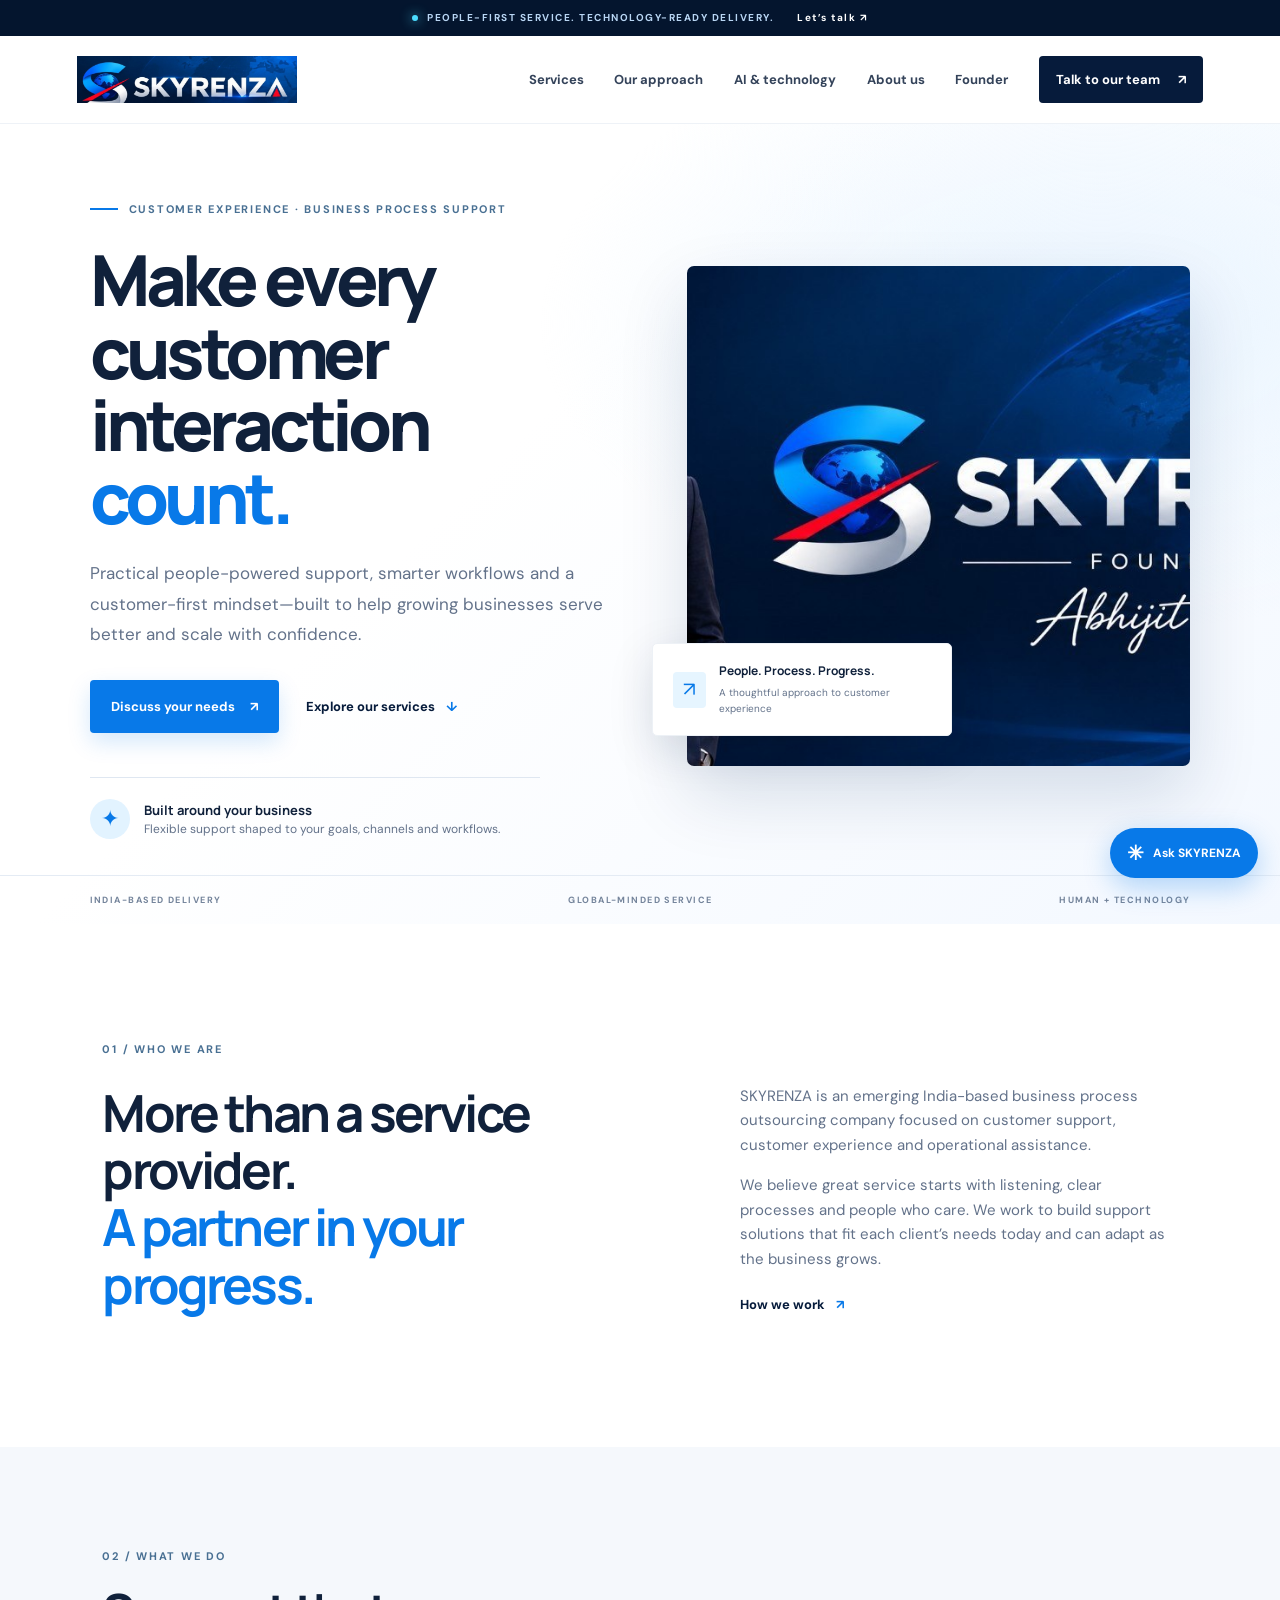
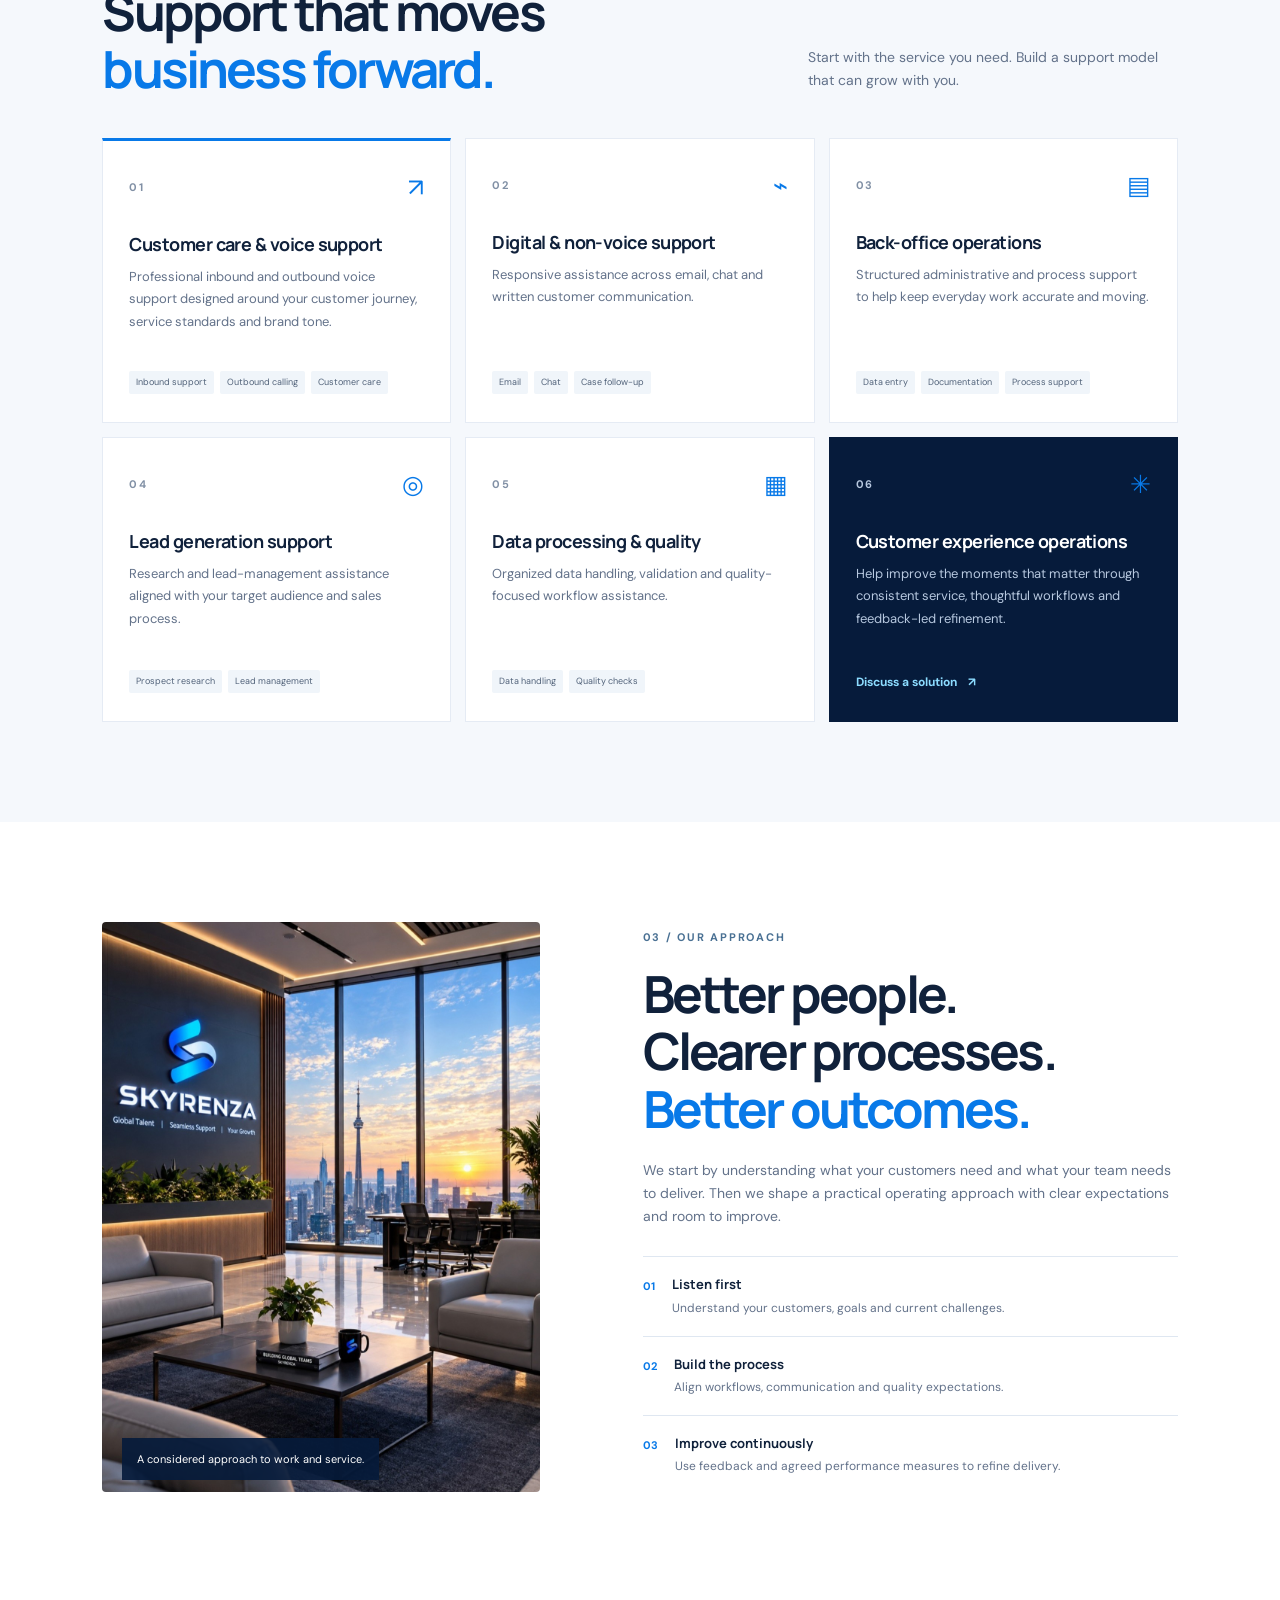
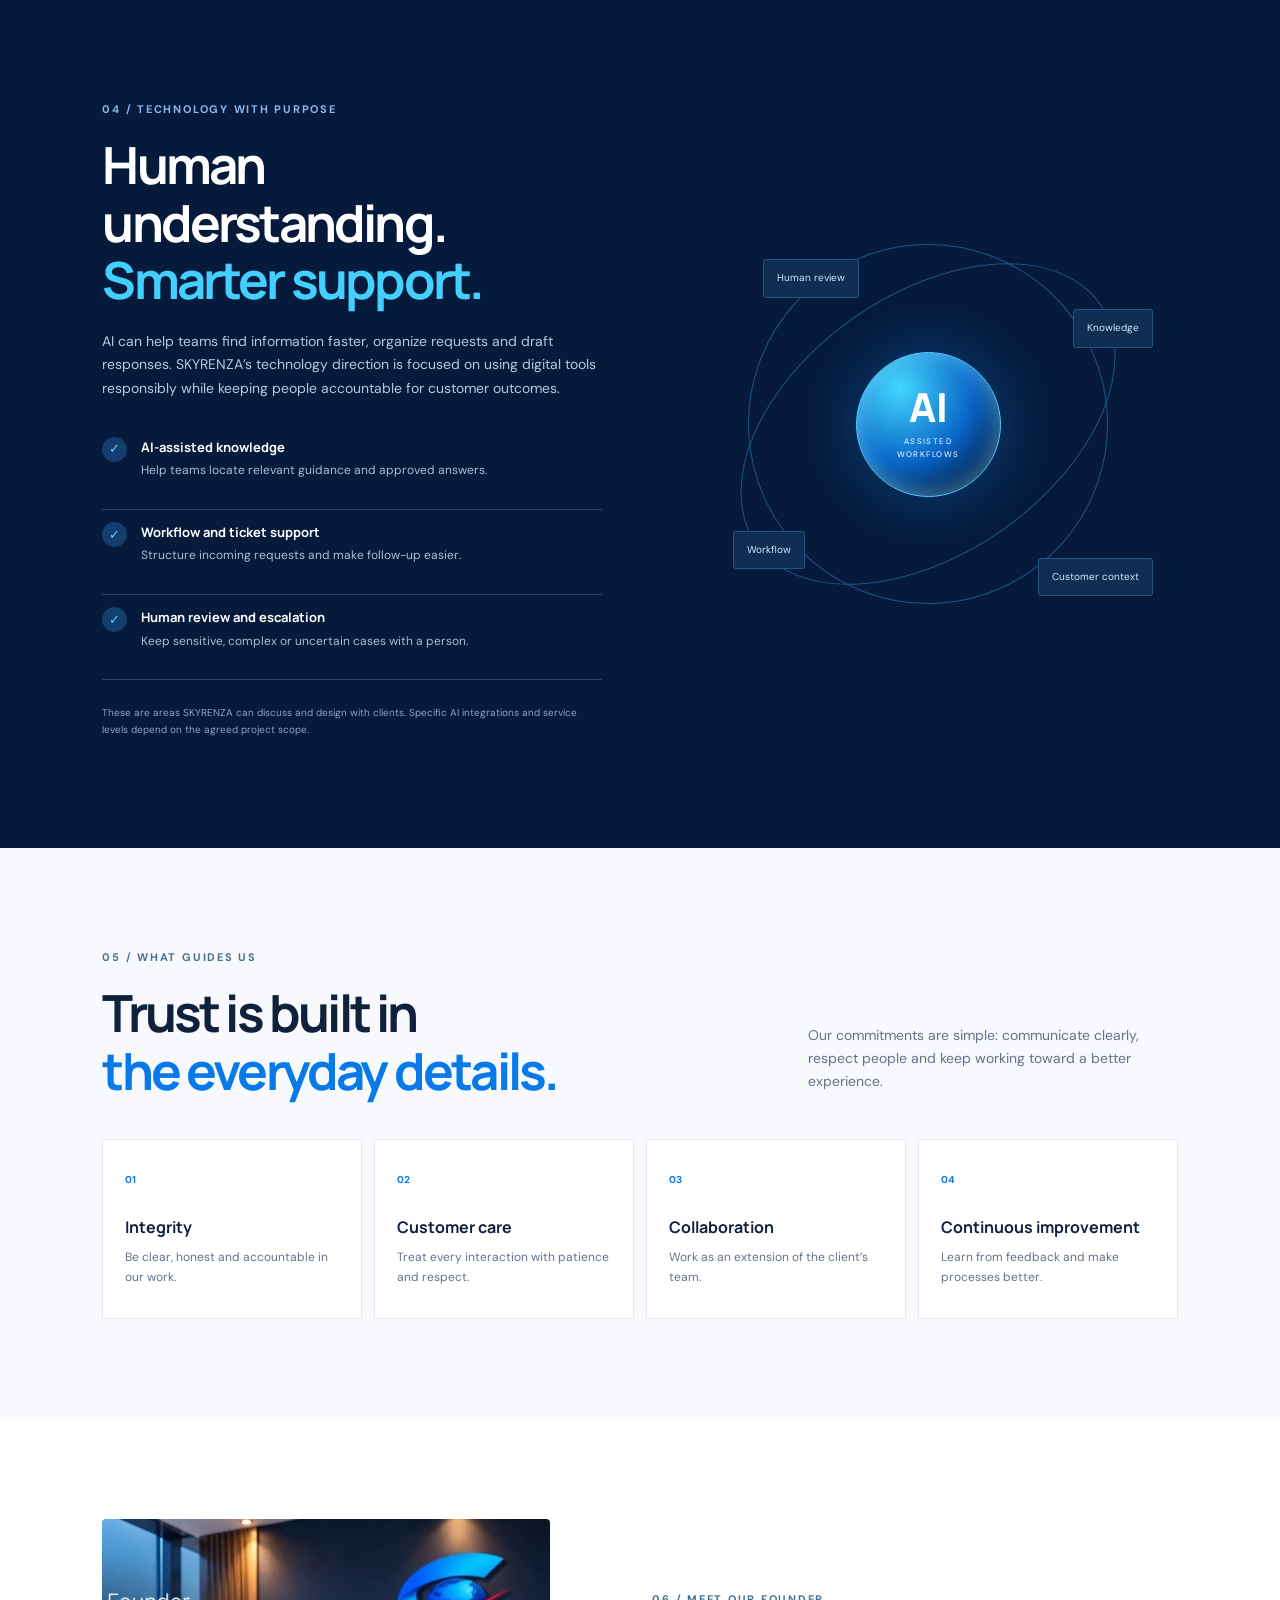
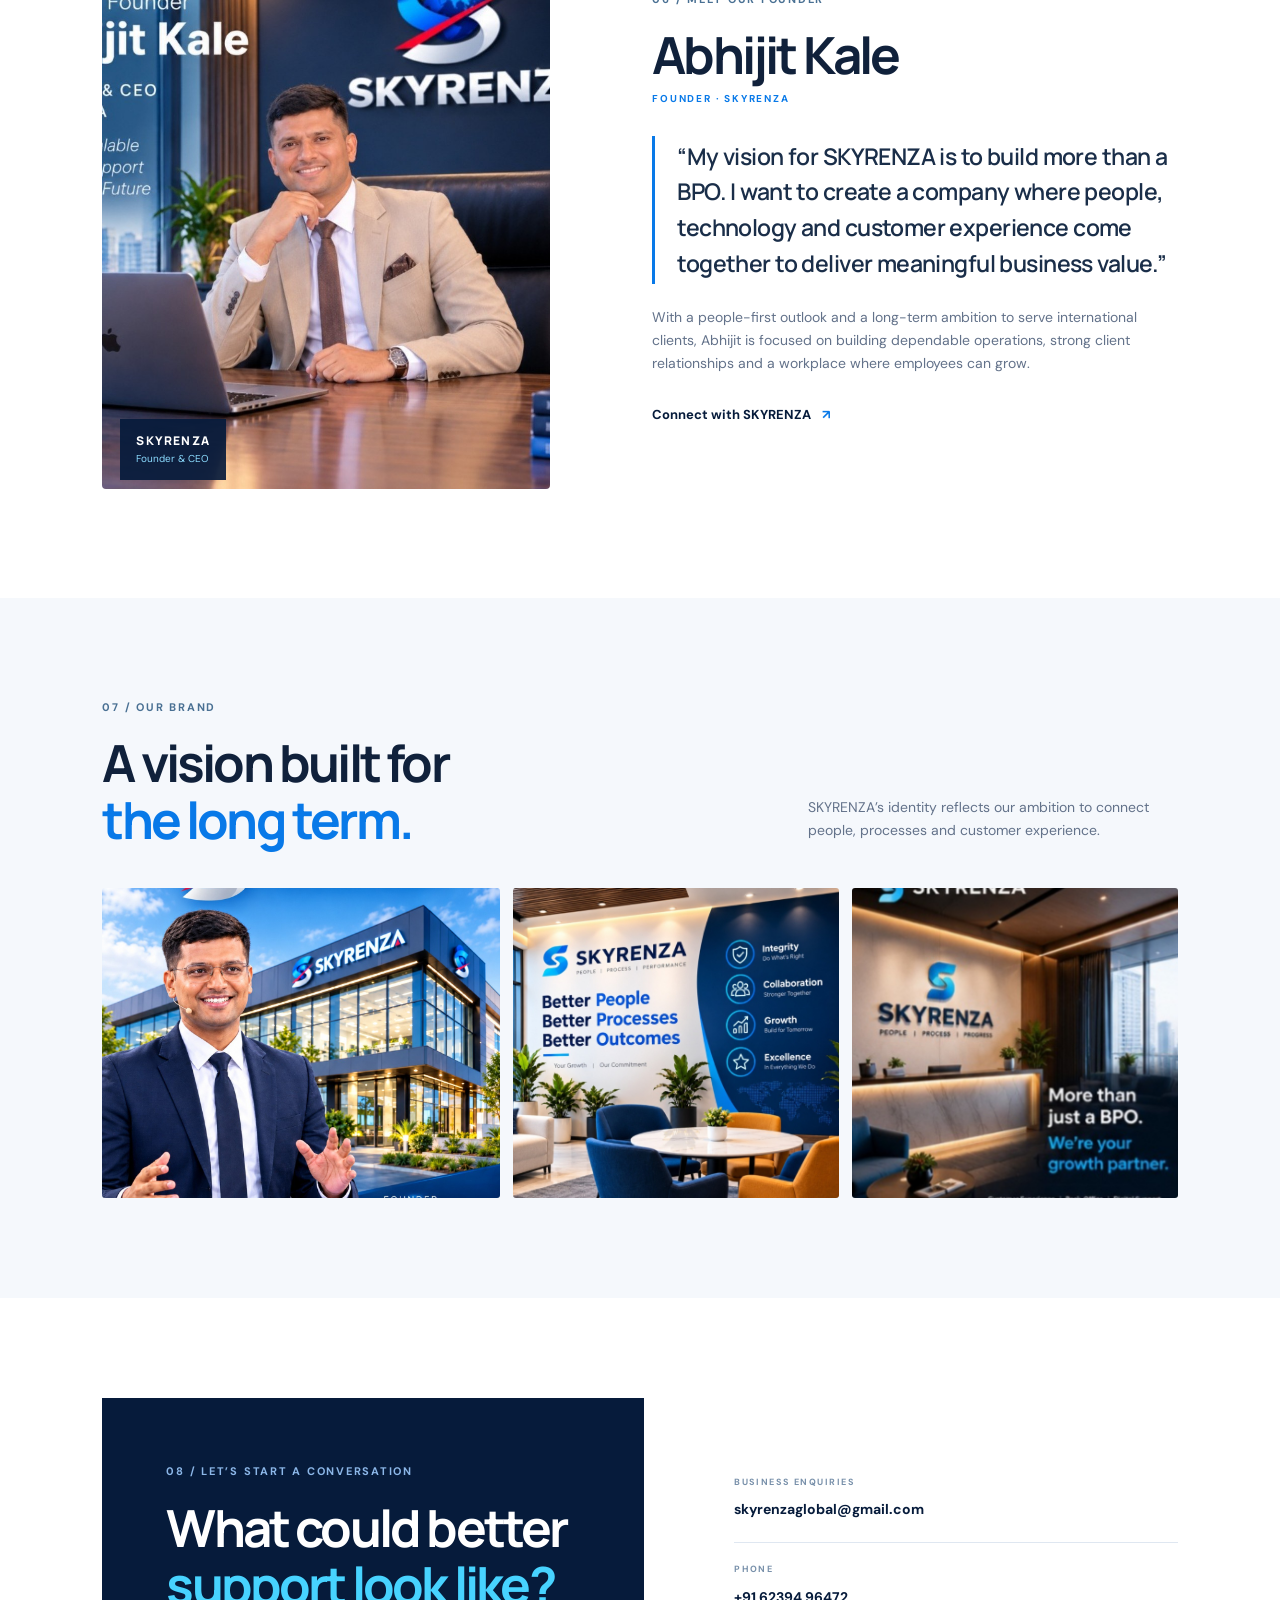
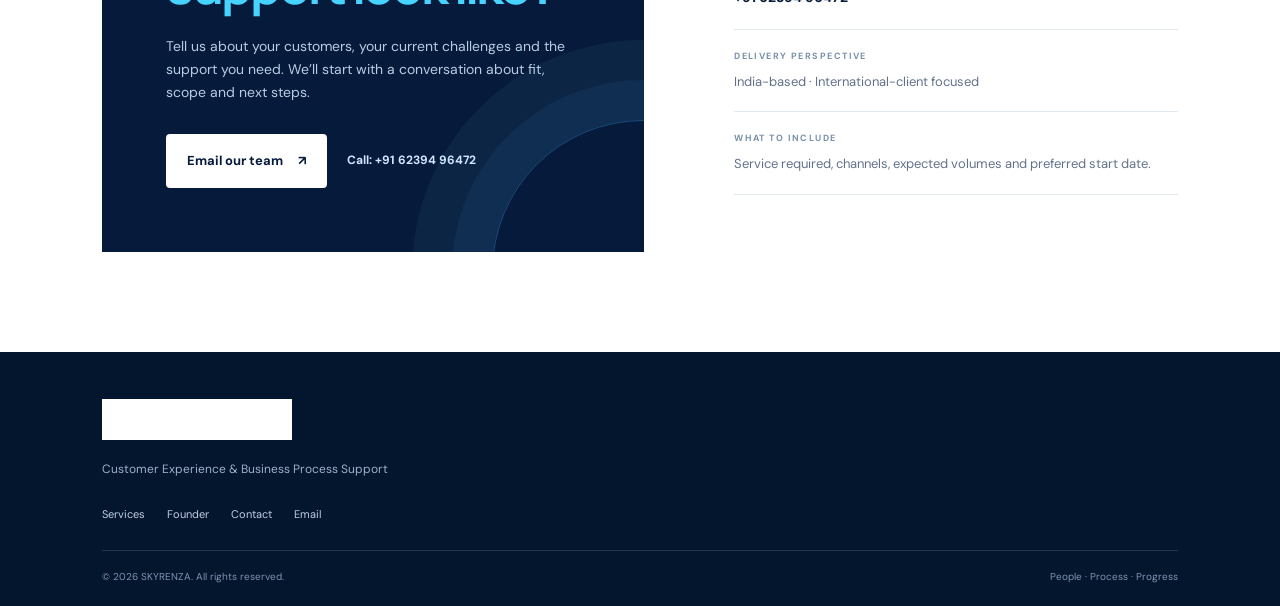
==== commit 4cc87cec: "Add files via upload" ====
--- a/index.html
+++ b/index.html
@@ -8,8 +8,8 @@
 <meta name="theme-color" content="#061b3b">
 <meta property="og:title" content="SKYRENZA | Better support. Stronger customer relationships.">
 <meta property="og:description" content="People-first service, thoughtful processes and practical technology for growing businesses.">
-<meta property="og:image" content="assets/founder-banner.jpg">
-<link rel="icon" href="assets/skyrenza-logo.jpg">
+<meta property="og:image" content="founder-banner.jpg">
+<link rel="icon" href="skyrenza-logo.jpg">
 <link rel="preconnect" href="https://fonts.googleapis.com">
 <link rel="preconnect" href="https://fonts.gstatic.com" crossorigin>
 <link href="https://fonts.googleapis.com/css2?family=DM+Sans:wght@400;500;600;700&family=Manrope:wght@400;500;600;700;800&display=swap" rel="stylesheet">
@@ -18,7 +18,7 @@
 <body>
 <div class="announcement"><span class="pulse"></span> PEOPLE-FIRST SERVICE. TECHNOLOGY-READY DELIVERY. <a href="#contact">Let’s talk <span aria-hidden="true">↗</span></a></div>
 <header class="site-header">
-  <a class="brand" href="#home" aria-label="SKYRENZA home"><img src="assets/skyrenza-logo.jpg" alt="SKYRENZA logo"></a>
+  <a class="brand" href="#home" aria-label="SKYRENZA home"><img src="skyrenza-logo.jpg" alt="SKYRENZA logo"></a>
   <button class="menu-toggle" aria-label="Open navigation" aria-expanded="false">☰</button>
   <nav class="nav">
     <a href="#services">Services</a><a href="#approach">Our approach</a><a href="#technology">AI & technology</a><a href="#about">About us</a><a href="#founder">Founder</a>
@@ -36,7 +36,7 @@
     <div class="hero-proof"><div class="proof-icon">✦</div><p><strong>Built around your business</strong><br>Flexible support shaped to your goals, channels and workflows.</p></div>
   </div>
   <div class="hero-visual">
-    <img class="hero-main-image" src="assets/founder-banner.jpg" alt="SKYRENZA founder and brand banner" fetchpriority="high">
+    <img class="hero-main-image" src="founder-banner.jpg" alt="SKYRENZA founder and brand banner" fetchpriority="high">
     <div class="hero-floating"><span class="float-symbol">↗</span><div><strong>People. Process. Progress.</strong><small>A thoughtful approach to customer experience</small></div></div>
     <div class="visual-glow"></div>
   </div>
@@ -64,7 +64,7 @@
 </section>
 
 <section class="approach section" id="approach">
-  <div class="approach-image"><img src="assets/office-lounge.jpg" alt="Modern SKYRENZA-inspired executive office environment" loading="lazy"><div class="image-caption">A considered approach to work and service.</div></div>
+  <div class="approach-image"><img src="office-lounge.jpg" alt="Modern SKYRENZA-inspired executive office environment" loading="lazy"><div class="image-caption">A considered approach to work and service.</div></div>
   <div class="approach-copy"><div class="section-label">03 / OUR APPROACH</div><h2>Better people.<br>Clearer processes.<br><span>Better outcomes.</span></h2><p>We start by understanding what your customers need and what your team needs to deliver. Then we shape a practical operating approach with clear expectations and room to improve.</p>
     <div class="approach-points"><div><span>01</span><p><strong>Listen first</strong><small>Understand your customers, goals and current challenges.</small></p></div><div><span>02</span><p><strong>Build the process</strong><small>Align workflows, communication and quality expectations.</small></p></div><div><span>03</span><p><strong>Improve continuously</strong><small>Use feedback and agreed performance measures to refine delivery.</small></p></div></div>
   </div>
@@ -89,13 +89,13 @@
 </section>
 
 <section class="founder section" id="founder">
-  <div class="founder-photo-wrap"><img src="assets/founder-office.jpg" alt="Abhijit Kale, Founder of SKYRENZA, in a professional office setting" loading="lazy"><div class="founder-photo-label"><span>SKYRENZA</span><small>Founder & CEO</small></div></div>
+  <div class="founder-photo-wrap"><img src="founder-office.jpg" alt="Abhijit Kale, Founder of SKYRENZA, in a professional office setting" loading="lazy"><div class="founder-photo-label"><span>SKYRENZA</span><small>Founder & CEO</small></div></div>
   <div class="founder-copy"><div class="section-label">06 / MEET OUR FOUNDER</div><h2>Abhijit Kale</h2><div class="founder-role">FOUNDER · SKYRENZA</div><blockquote>“My vision for SKYRENZA is to build more than a BPO. I want to create a company where people, technology and customer experience come together to deliver meaningful business value.”</blockquote><p>With a people-first outlook and a long-term ambition to serve international clients, Abhijit is focused on building dependable operations, strong client relationships and a workplace where employees can grow.</p><a class="under-link" href="#contact">Connect with SKYRENZA <span>↗</span></a></div>
 </section>
 
 <section class="gallery section">
   <div class="section-heading"><div><div class="section-label">07 / OUR BRAND</div><h2>A vision built for<br><span>the long term.</span></h2></div><p>SKYRENZA’s identity reflects our ambition to connect people, processes and customer experience.</p></div>
-  <div class="gallery-grid"><img src="assets/founder-branding.jpg" alt="SKYRENZA founder brand visual" loading="lazy"><img src="assets/office-values.jpg" alt="Professional office interior concept" loading="lazy"><img src="assets/office-reception.jpg" alt="SKYRENZA reception branding concept" loading="lazy"></div>
+  <div class="gallery-grid"><img src="founder-branding.jpg" alt="SKYRENZA founder brand visual" loading="lazy"><img src="office-values.jpg" alt="Professional office interior concept" loading="lazy"><img src="office-reception.jpg" alt="SKYRENZA reception branding concept" loading="lazy"></div>
 </section>
 
 <section class="contact section" id="contact">
@@ -106,7 +106,7 @@
 </section>
 </main>
 
-<footer class="footer"><a class="footer-brand" href="#home"><img src="assets/skyrenza-logo.jpg" alt="SKYRENZA"></a><p>Customer Experience & Business Process Support</p><div class="footer-links"><a href="#services">Services</a><a href="#founder">Founder</a><a href="#contact">Contact</a><a href="mailto:skyrenzaglobal@gmail.com">Email</a></div><div class="footer-bottom"><span>© <span id="year"></span> SKYRENZA. All rights reserved.</span><span>People · Process · Progress</span></div></footer>
+<footer class="footer"><a class="footer-brand" href="#home"><img src="skyrenza-logo.jpg" alt="SKYRENZA"></a><p>Customer Experience & Business Process Support</p><div class="footer-links"><a href="#services">Services</a><a href="#founder">Founder</a><a href="#contact">Contact</a><a href="mailto:skyrenzaglobal@gmail.com">Email</a></div><div class="footer-bottom"><span>© <span id="year"></span> SKYRENZA. All rights reserved.</span><span>People · Process · Progress</span></div></footer>
 
 <button class="assistant-launcher" aria-label="Open SKYRENZA website assistant" aria-expanded="false"><span>✳</span><span class="assistant-launcher-text">Ask SKYRENZA</span></button>
 <aside class="assistant-panel" aria-label="SKYRENZA website assistant" hidden>
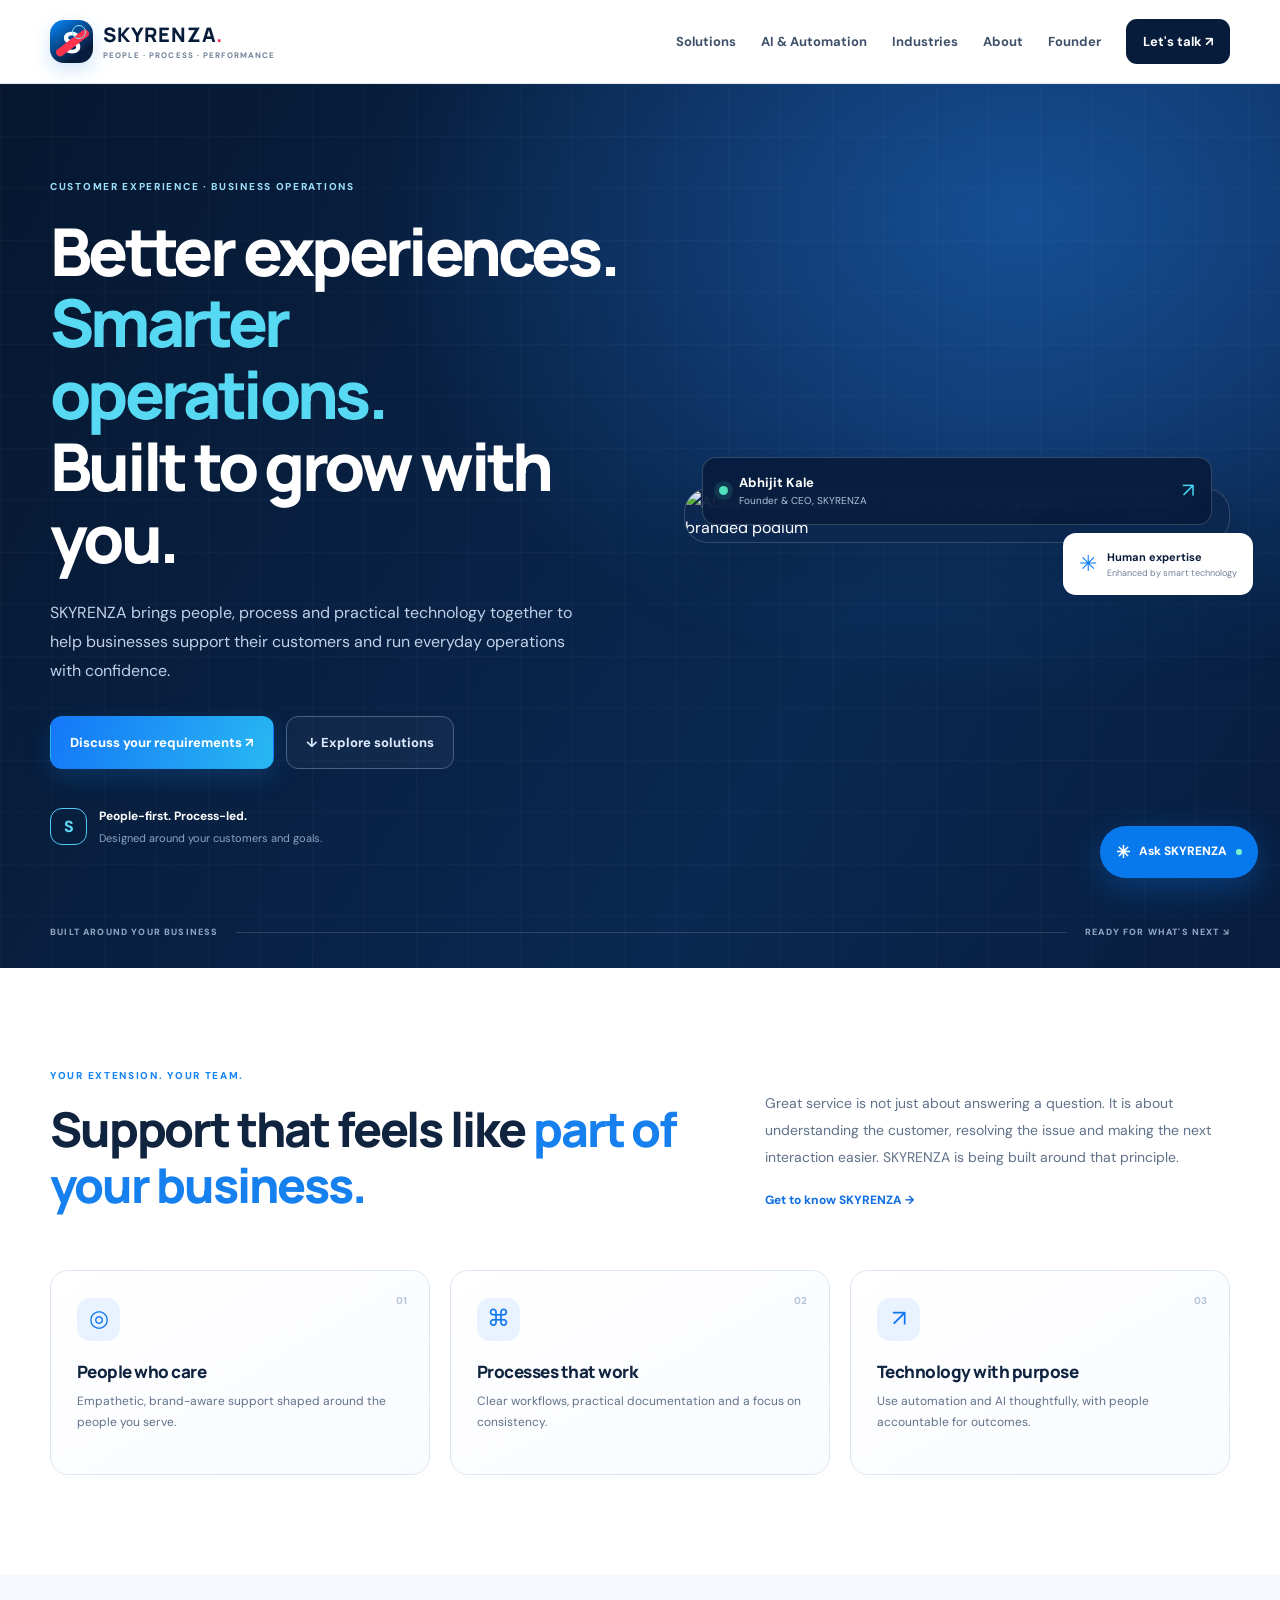
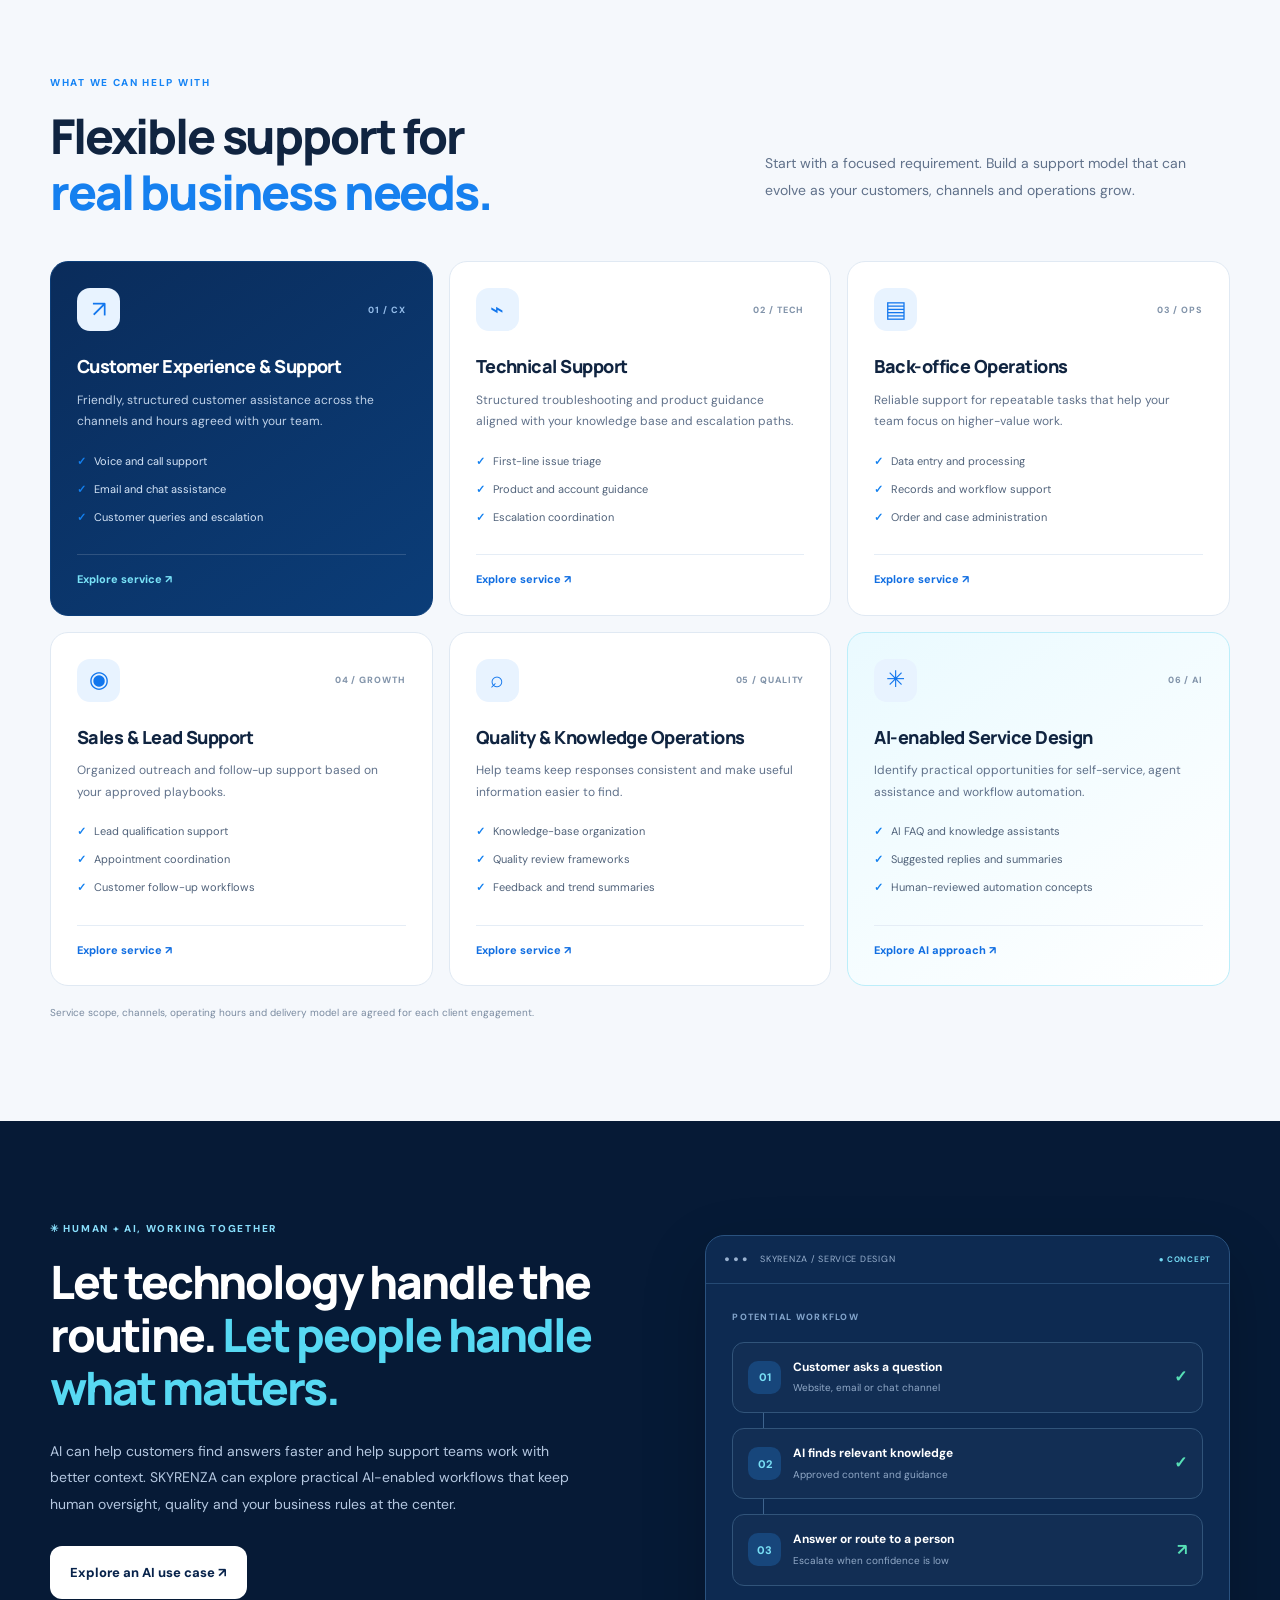
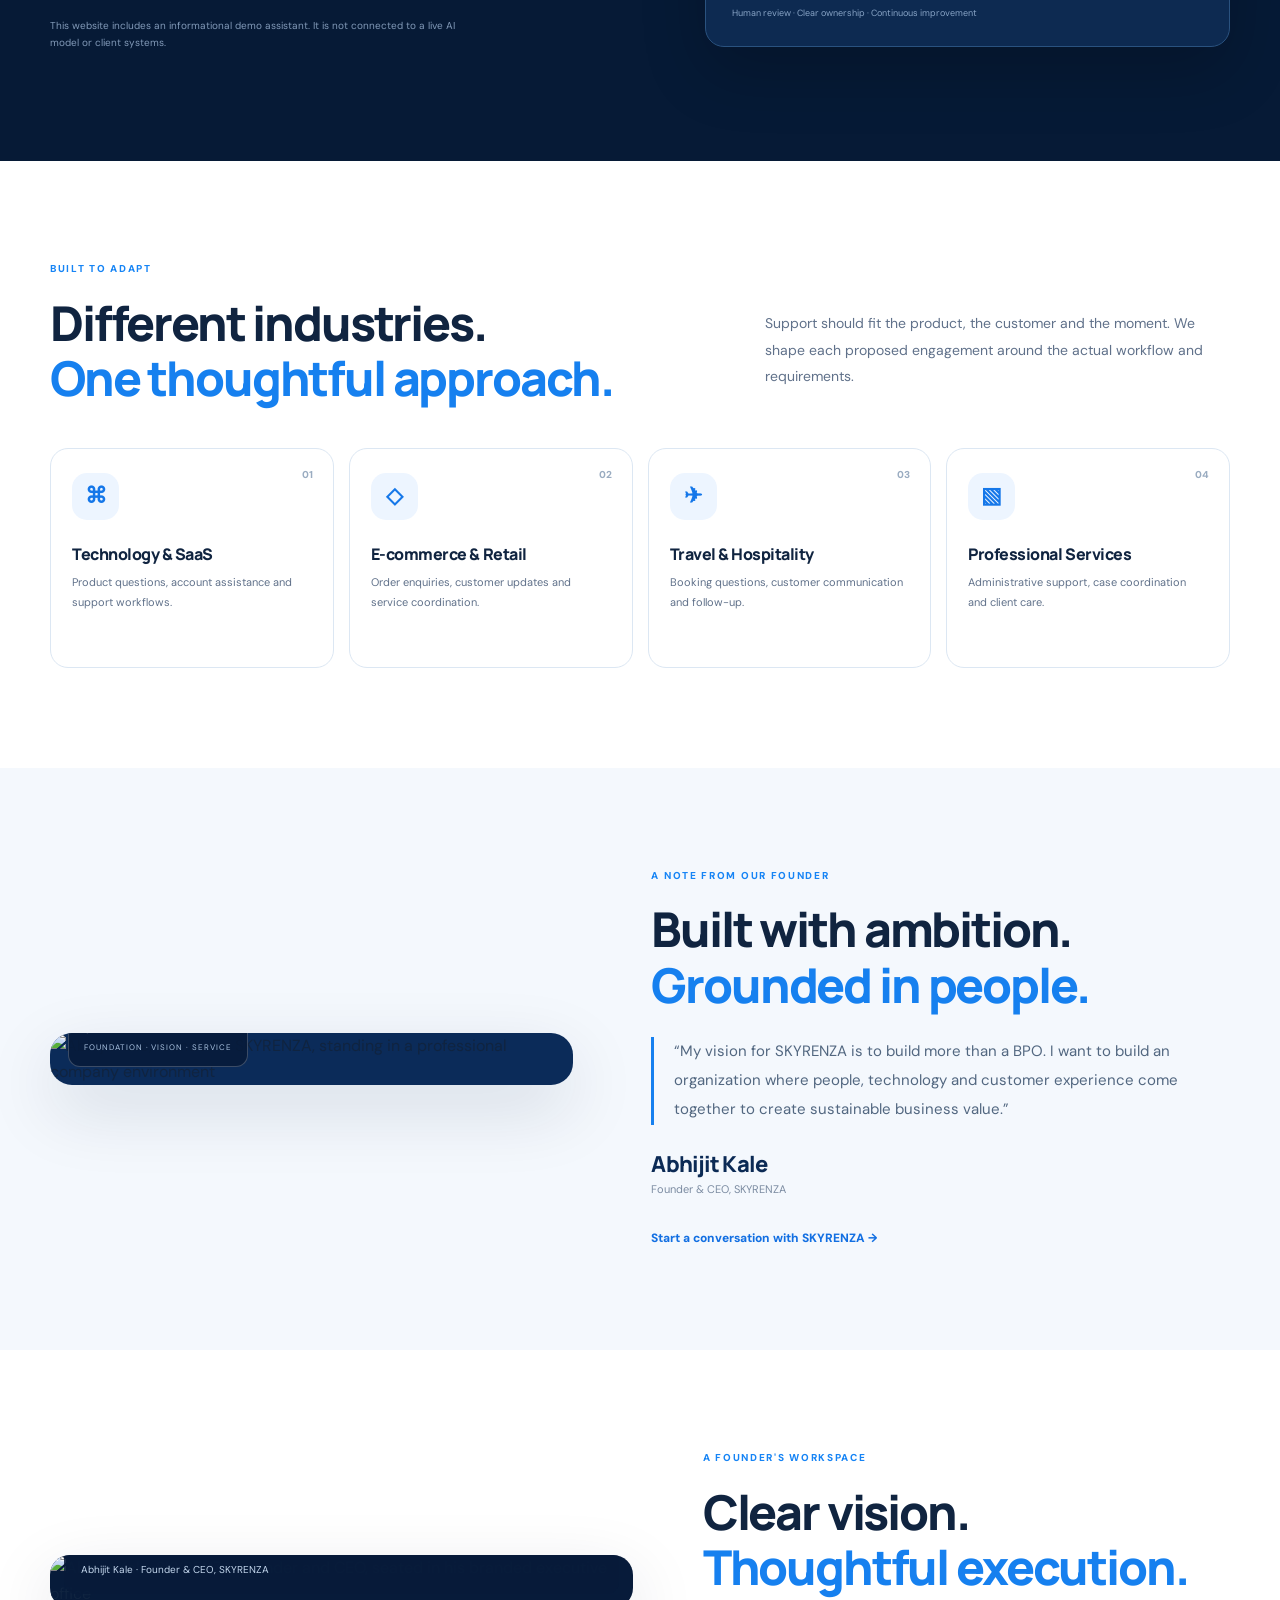
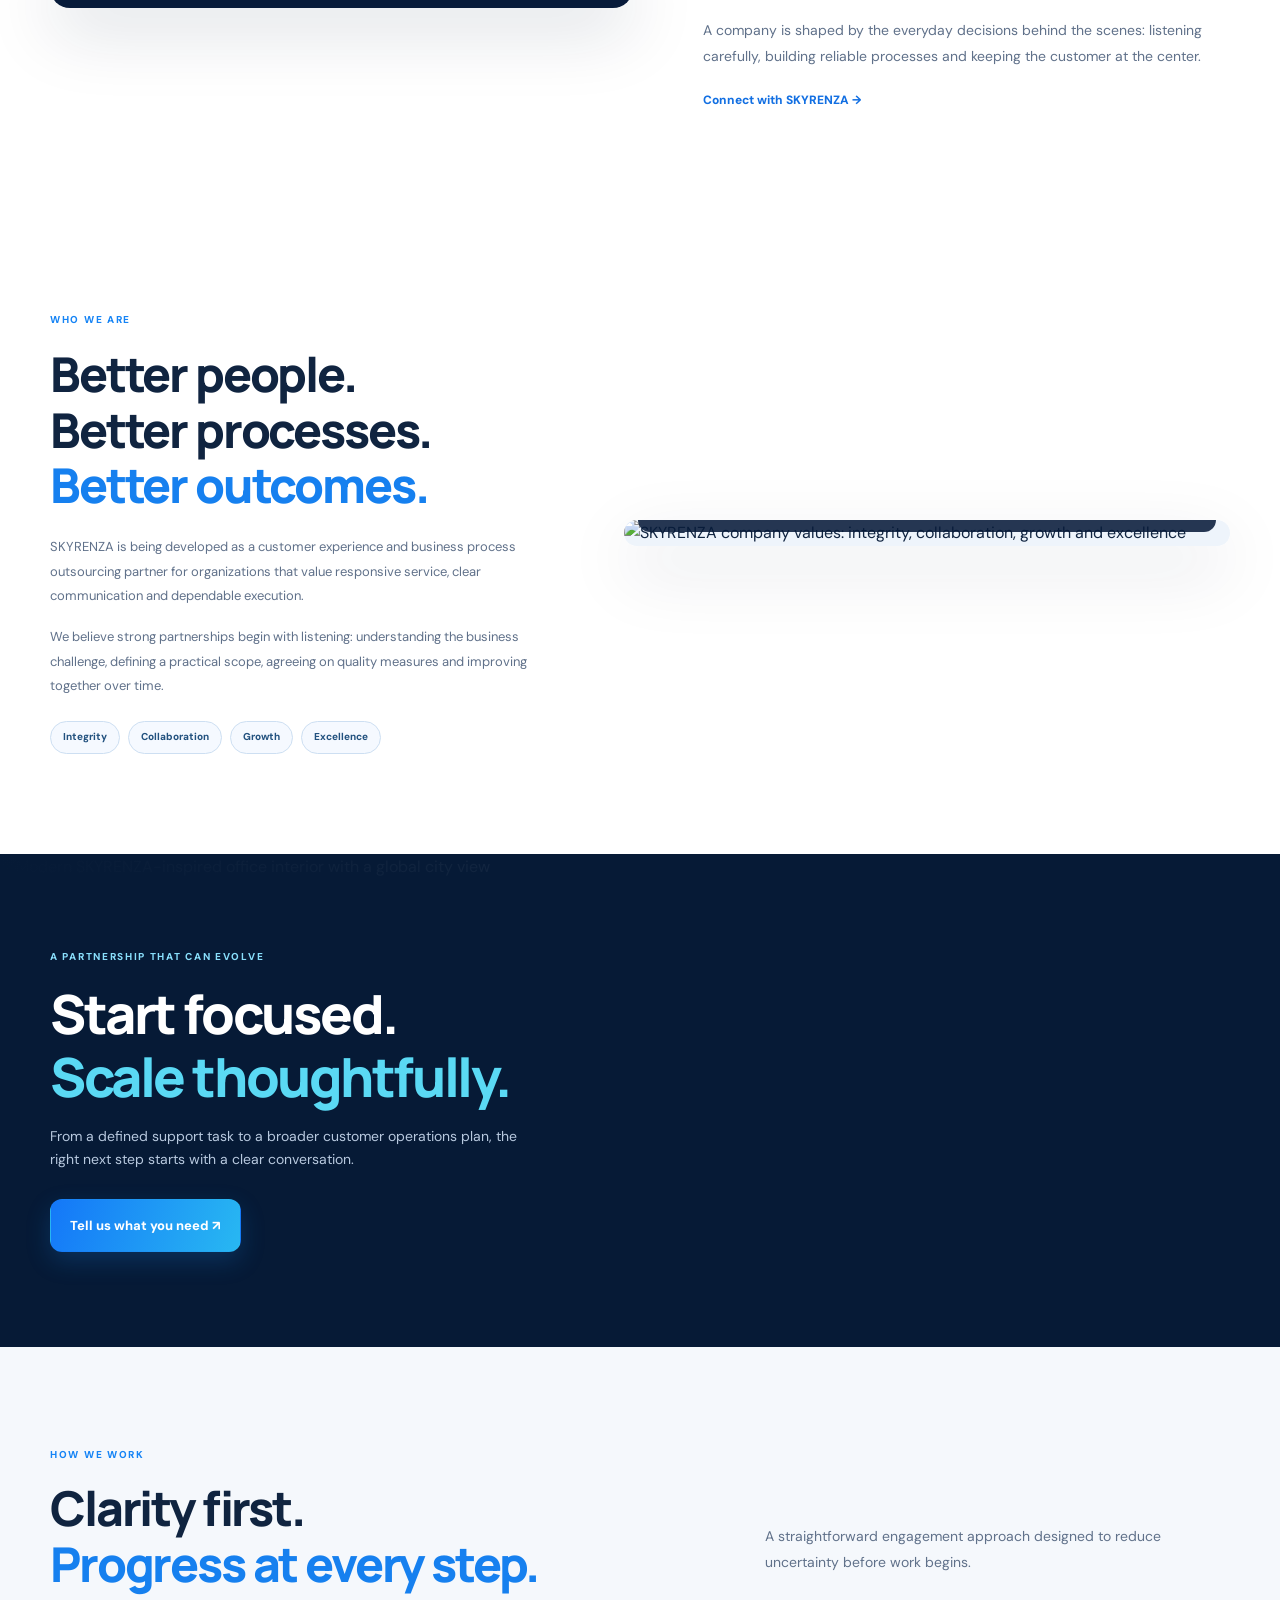
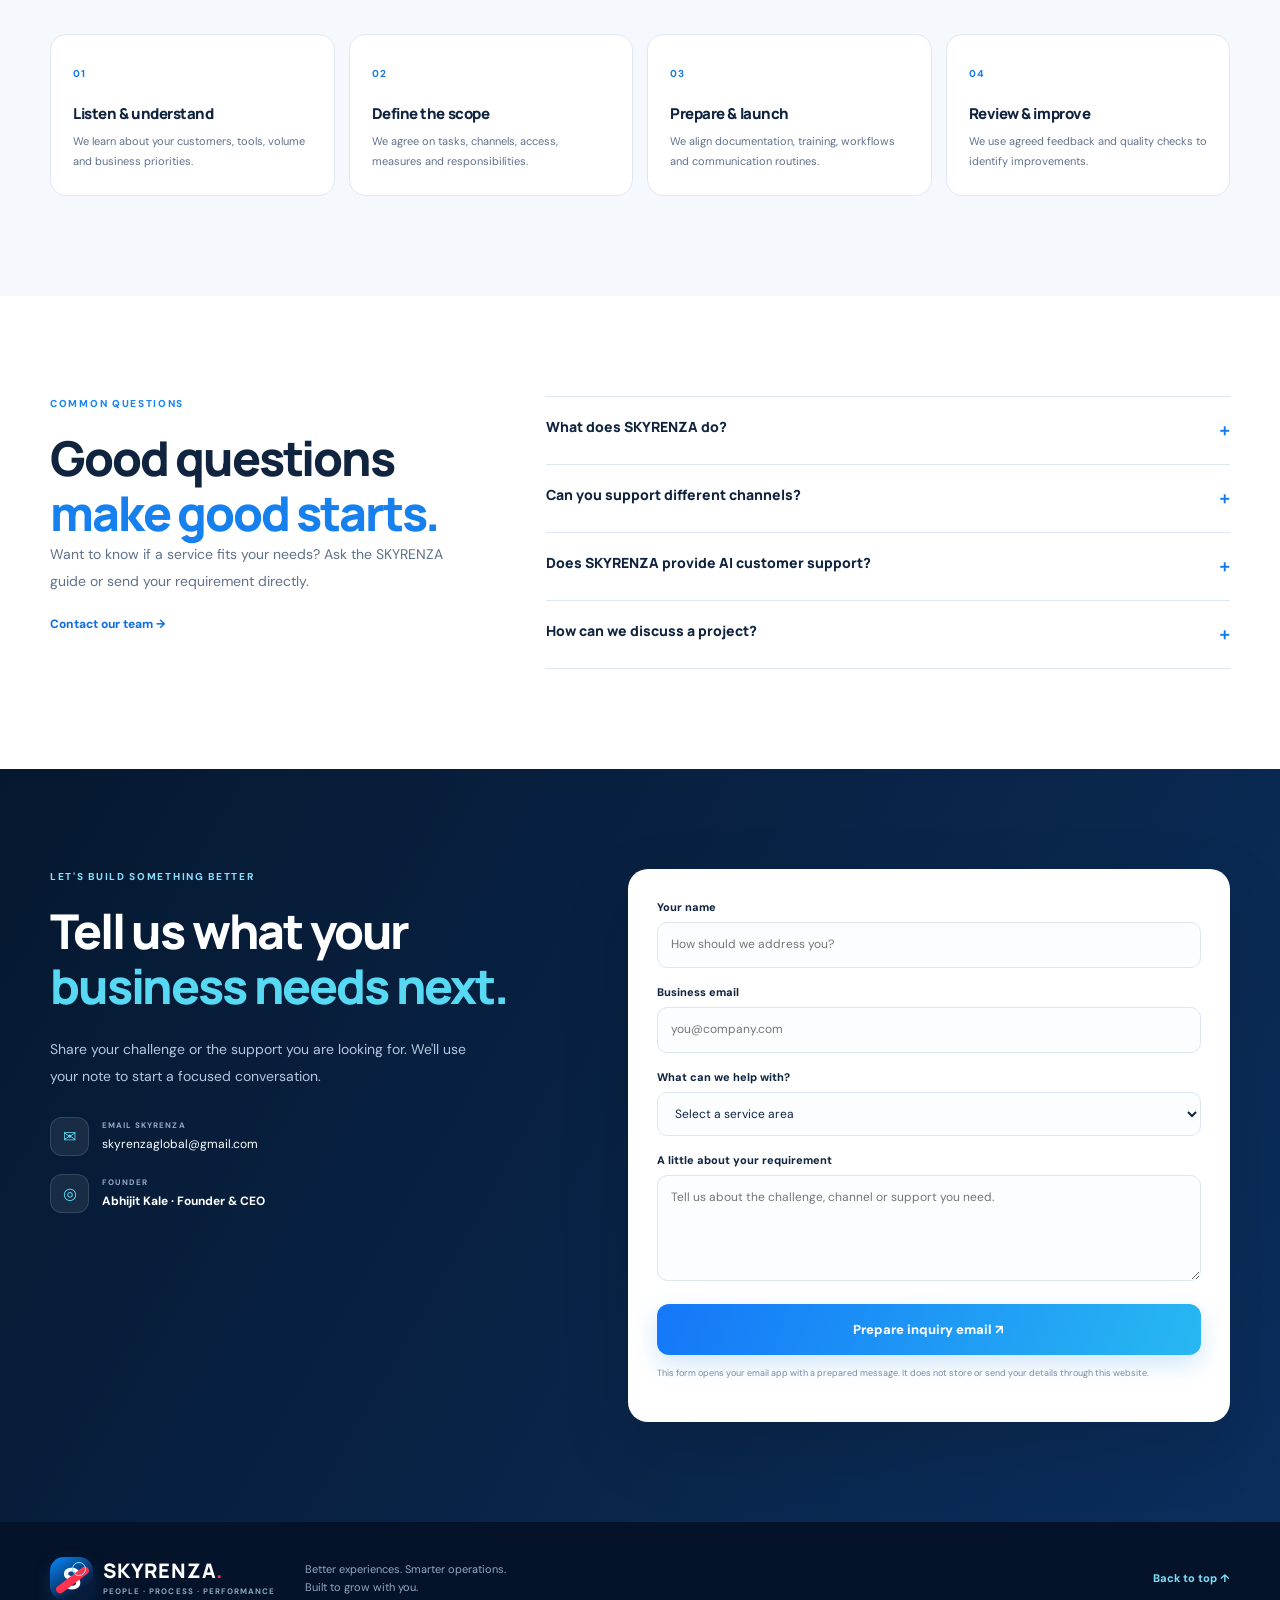
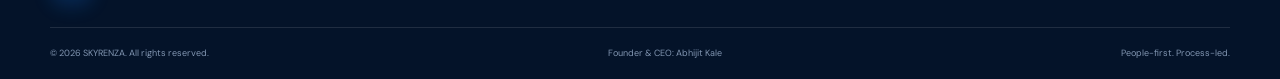
==== commit de359e29: "Add files via upload" ====
--- a/index.html
+++ b/index.html
@@ -1,120 +1,45 @@
 <!doctype html>
 <html lang="en">
 <head>
-<meta charset="utf-8">
-<meta name="viewport" content="width=device-width, initial-scale=1">
-<title>SKYRENZA | Customer Experience & Business Process Support</title>
-<meta name="description" content="SKYRENZA is an emerging India-based BPO and customer experience partner offering customer care, digital support, back-office operations and scalable business process services.">
-<meta name="theme-color" content="#061b3b">
-<meta property="og:title" content="SKYRENZA | Better support. Stronger customer relationships.">
-<meta property="og:description" content="People-first service, thoughtful processes and practical technology for growing businesses.">
-<meta property="og:image" content="founder-banner.jpg">
-<link rel="icon" href="skyrenza-logo.jpg">
-<link rel="preconnect" href="https://fonts.googleapis.com">
-<link rel="preconnect" href="https://fonts.gstatic.com" crossorigin>
-<link href="https://fonts.googleapis.com/css2?family=DM+Sans:wght@400;500;600;700&family=Manrope:wght@400;500;600;700;800&display=swap" rel="stylesheet">
-<link rel="stylesheet" href="styles.css">
+<meta charset="utf-8"><meta name="viewport" content="width=device-width,initial-scale=1">
+<meta name="theme-color" content="#071b3a">
+<meta name="description" content="SKYRENZA helps businesses strengthen customer experience and business operations through people-first support, dependable processes and practical AI-enabled solutions.">
+<meta property="og:title" content="SKYRENZA | Better Experiences. Smarter Operations."><meta property="og:description" content="Customer experience, technical support, back-office operations and AI-enabled service design."><meta property="og:type" content="website">
+<title>SKYRENZA | Better Experiences. Smarter Operations.</title><link rel="icon" href="assets/favicon.svg" type="image/svg+xml">
+<link rel="preconnect" href="https://fonts.googleapis.com"><link rel="preconnect" href="https://fonts.gstatic.com" crossorigin><link href="https://fonts.googleapis.com/css2?family=DM+Sans:wght@400;500;600;700&family=Manrope:wght@400;500;600;700;800&display=swap" rel="stylesheet"><link rel="stylesheet" href="styles.css">
 </head>
-<body>
-<div class="announcement"><span class="pulse"></span> PEOPLE-FIRST SERVICE. TECHNOLOGY-READY DELIVERY. <a href="#contact">Let’s talk <span aria-hidden="true">↗</span></a></div>
-<header class="site-header">
-  <a class="brand" href="#home" aria-label="SKYRENZA home"><img src="skyrenza-logo.jpg" alt="SKYRENZA logo"></a>
-  <button class="menu-toggle" aria-label="Open navigation" aria-expanded="false">☰</button>
-  <nav class="nav">
-    <a href="#services">Services</a><a href="#approach">Our approach</a><a href="#technology">AI & technology</a><a href="#about">About us</a><a href="#founder">Founder</a>
-    <a class="nav-cta" href="#contact">Talk to our team <span>↗</span></a>
-  </nav>
-</header>
-
-<main id="home">
-<section class="hero">
-  <div class="hero-copy">
-    <div class="eyebrow"><span></span> CUSTOMER EXPERIENCE · BUSINESS PROCESS SUPPORT</div>
-    <h1>Make every customer interaction <em>count.</em></h1>
-    <p class="hero-lead">Practical people-powered support, smarter workflows and a customer-first mindset—built to help growing businesses serve better and scale with confidence.</p>
-    <div class="hero-actions"><a class="button button-primary" href="#contact">Discuss your needs <span>↗</span></a><a class="text-link" href="#services">Explore our services <span>↓</span></a></div>
-    <div class="hero-proof"><div class="proof-icon">✦</div><p><strong>Built around your business</strong><br>Flexible support shaped to your goals, channels and workflows.</p></div>
-  </div>
-  <div class="hero-visual">
-    <img class="hero-main-image" src="founder-banner.jpg" alt="SKYRENZA founder and brand banner" fetchpriority="high">
-    <div class="hero-floating"><span class="float-symbol">↗</span><div><strong>People. Process. Progress.</strong><small>A thoughtful approach to customer experience</small></div></div>
-    <div class="visual-glow"></div>
-  </div>
-  <div class="hero-bottomline"><span>INDIA-BASED DELIVERY</span><span>GLOBAL-MINDED SERVICE</span><span>HUMAN + TECHNOLOGY</span></div>
-</section>
-
-<section class="intro section" id="about">
-  <div class="section-label">01 / WHO WE ARE</div>
-  <div class="intro-grid">
-    <h2>More than a service provider.<br><span>A partner in your progress.</span></h2>
-    <div><p>SKYRENZA is an emerging India-based business process outsourcing company focused on customer support, customer experience and operational assistance.</p><p>We believe great service starts with listening, clear processes and people who care. We work to build support solutions that fit each client’s needs today and can adapt as the business grows.</p><a class="under-link" href="#approach">How we work <span>↗</span></a></div>
-  </div>
-</section>
-
-<section class="services section" id="services">
-  <div class="section-heading"><div><div class="section-label">02 / WHAT WE DO</div><h2>Support that moves<br><span>business forward.</span></h2></div><p>Start with the service you need. Build a support model that can grow with you.</p></div>
-  <div class="service-grid">
-    <article class="service-card service-feature"><div class="service-top"><span class="service-number">01</span><span class="service-icon">↗</span></div><h3>Customer care & voice support</h3><p>Professional inbound and outbound voice support designed around your customer journey, service standards and brand tone.</p><div class="tags"><span>Inbound support</span><span>Outbound calling</span><span>Customer care</span></div></article>
-    <article class="service-card"><div class="service-top"><span class="service-number">02</span><span class="service-icon">⌁</span></div><h3>Digital & non-voice support</h3><p>Responsive assistance across email, chat and written customer communication.</p><div class="tags"><span>Email</span><span>Chat</span><span>Case follow-up</span></div></article>
-    <article class="service-card"><div class="service-top"><span class="service-number">03</span><span class="service-icon">▤</span></div><h3>Back-office operations</h3><p>Structured administrative and process support to help keep everyday work accurate and moving.</p><div class="tags"><span>Data entry</span><span>Documentation</span><span>Process support</span></div></article>
-    <article class="service-card"><div class="service-top"><span class="service-number">04</span><span class="service-icon">◎</span></div><h3>Lead generation support</h3><p>Research and lead-management assistance aligned with your target audience and sales process.</p><div class="tags"><span>Prospect research</span><span>Lead management</span></div></article>
-    <article class="service-card"><div class="service-top"><span class="service-number">05</span><span class="service-icon">▦</span></div><h3>Data processing & quality</h3><p>Organized data handling, validation and quality-focused workflow assistance.</p><div class="tags"><span>Data handling</span><span>Quality checks</span></div></article>
-    <article class="service-card service-dark"><div class="service-top"><span class="service-number">06</span><span class="service-icon">✳</span></div><h3>Customer experience operations</h3><p>Help improve the moments that matter through consistent service, thoughtful workflows and feedback-led refinement.</p><a href="#contact" class="card-link">Discuss a solution <span>↗</span></a></article>
-  </div>
-</section>
-
-<section class="approach section" id="approach">
-  <div class="approach-image"><img src="office-lounge.jpg" alt="Modern SKYRENZA-inspired executive office environment" loading="lazy"><div class="image-caption">A considered approach to work and service.</div></div>
-  <div class="approach-copy"><div class="section-label">03 / OUR APPROACH</div><h2>Better people.<br>Clearer processes.<br><span>Better outcomes.</span></h2><p>We start by understanding what your customers need and what your team needs to deliver. Then we shape a practical operating approach with clear expectations and room to improve.</p>
-    <div class="approach-points"><div><span>01</span><p><strong>Listen first</strong><small>Understand your customers, goals and current challenges.</small></p></div><div><span>02</span><p><strong>Build the process</strong><small>Align workflows, communication and quality expectations.</small></p></div><div><span>03</span><p><strong>Improve continuously</strong><small>Use feedback and agreed performance measures to refine delivery.</small></p></div></div>
-  </div>
-</section>
-
-<section class="tech section" id="technology">
-  <div class="tech-copy"><div class="section-label">04 / TECHNOLOGY WITH PURPOSE</div><h2>Human understanding.<br><span>Smarter support.</span></h2><p>AI can help teams find information faster, organize requests and draft responses. SKYRENZA’s technology direction is focused on using digital tools responsibly while keeping people accountable for customer outcomes.</p>
-  <div class="tech-list"><div><span class="check">✓</span><p><strong>AI-assisted knowledge</strong><small>Help teams locate relevant guidance and approved answers.</small></p></div><div><span class="check">✓</span><p><strong>Workflow and ticket support</strong><small>Structure incoming requests and make follow-up easier.</small></p></div><div><span class="check">✓</span><p><strong>Human review and escalation</strong><small>Keep sensitive, complex or uncertain cases with a person.</small></p></div></div>
-  <p class="note">These are areas SKYRENZA can discuss and design with clients. Specific AI integrations and service levels depend on the agreed project scope.</p>
-  </div>
-  <div class="tech-art"><div class="orbit orbit-one"></div><div class="orbit orbit-two"></div><div class="ai-core"><span>AI</span><small>ASSISTED<br>WORKFLOWS</small></div><div class="orbit-tag tag-one">Human review</div><div class="orbit-tag tag-two">Knowledge</div><div class="orbit-tag tag-three">Workflow</div><div class="orbit-tag tag-four">Customer context</div></div>
-</section>
-
-<section class="values section">
-  <div class="section-heading"><div><div class="section-label">05 / WHAT GUIDES US</div><h2>Trust is built in<br><span>the everyday details.</span></h2></div><p>Our commitments are simple: communicate clearly, respect people and keep working toward a better experience.</p></div>
-  <div class="values-grid">
-    <div class="value-card"><span>01</span><h3>Integrity</h3><p>Be clear, honest and accountable in our work.</p></div>
-    <div class="value-card"><span>02</span><h3>Customer care</h3><p>Treat every interaction with patience and respect.</p></div>
-    <div class="value-card"><span>03</span><h3>Collaboration</h3><p>Work as an extension of the client’s team.</p></div>
-    <div class="value-card"><span>04</span><h3>Continuous improvement</h3><p>Learn from feedback and make processes better.</p></div>
-  </div>
-</section>
-
-<section class="founder section" id="founder">
-  <div class="founder-photo-wrap"><img src="founder-office.jpg" alt="Abhijit Kale, Founder of SKYRENZA, in a professional office setting" loading="lazy"><div class="founder-photo-label"><span>SKYRENZA</span><small>Founder & CEO</small></div></div>
-  <div class="founder-copy"><div class="section-label">06 / MEET OUR FOUNDER</div><h2>Abhijit Kale</h2><div class="founder-role">FOUNDER · SKYRENZA</div><blockquote>“My vision for SKYRENZA is to build more than a BPO. I want to create a company where people, technology and customer experience come together to deliver meaningful business value.”</blockquote><p>With a people-first outlook and a long-term ambition to serve international clients, Abhijit is focused on building dependable operations, strong client relationships and a workplace where employees can grow.</p><a class="under-link" href="#contact">Connect with SKYRENZA <span>↗</span></a></div>
-</section>
-
-<section class="gallery section">
-  <div class="section-heading"><div><div class="section-label">07 / OUR BRAND</div><h2>A vision built for<br><span>the long term.</span></h2></div><p>SKYRENZA’s identity reflects our ambition to connect people, processes and customer experience.</p></div>
-  <div class="gallery-grid"><img src="founder-branding.jpg" alt="SKYRENZA founder brand visual" loading="lazy"><img src="office-values.jpg" alt="Professional office interior concept" loading="lazy"><img src="office-reception.jpg" alt="SKYRENZA reception branding concept" loading="lazy"></div>
-</section>
-
-<section class="contact section" id="contact">
-  <div class="contact-panel"><div class="section-label">08 / LET’S START A CONVERSATION</div><h2>What could better<br><span>support look like?</span></h2><p>Tell us about your customers, your current challenges and the support you need. We’ll start with a conversation about fit, scope and next steps.</p>
-    <div class="contact-actions"><a class="button button-light" href="mailto:skyrenzaglobal@gmail.com?subject=SKYRENZA%20Business%20Enquiry">Email our team <span>↗</span></a><a class="contact-phone" href="tel:+916239496472">Call: +91 62394 96472</a></div>
-  </div>
-  <div class="contact-side"><div class="contact-row"><span>BUSINESS ENQUIRIES</span><a href="mailto:skyrenzaglobal@gmail.com">skyrenzaglobal@gmail.com</a></div><div class="contact-row"><span>PHONE</span><a href="tel:+916239496472">+91 62394 96472</a></div><div class="contact-row"><span>DELIVERY PERSPECTIVE</span><p>India-based · International-client focused</p></div><div class="contact-row"><span>WHAT TO INCLUDE</span><p>Service required, channels, expected volumes and preferred start date.</p></div></div>
-</section>
+<body><a class="skip" href="#main">Skip to content</a>
+<header class="header"><div class="container navrow">
+<a class="brand" href="#home" aria-label="SKYRENZA home"><span class="logo">S<span></span></span><span class="word">SKYRENZA<span class="red">.</span><small>PEOPLE · PROCESS · PERFORMANCE</small></span></a>
+<button class="menubtn" aria-label="Open navigation" aria-expanded="false">☰</button>
+<nav class="nav"><a href="#solutions">Solutions</a><a href="#ai">AI & Automation</a><a href="#industries">Industries</a><a href="#about">About</a><a href="#founder">Founder</a><a class="navcta" href="#contact">Let's talk ↗</a></nav></div></header>
+<main id="main">
+<section class="hero" id="home"><div class="container herogrid"><div class="herocopy"><p class="eyebrow">CUSTOMER EXPERIENCE · BUSINESS OPERATIONS</p><h1>Better experiences.<br><em>Smarter operations.</em><br>Built to grow with you.</h1><p class="lead">SKYRENZA brings people, process and practical technology together to help businesses support their customers and run everyday operations with confidence.</p><div class="actions"><a class="btn primary" href="#contact">Discuss your requirements ↗</a><a class="btn ghost" href="#solutions">↓ Explore solutions</a></div><div class="promise"><span class="promiseicon">S</span><span><b>People-first. Process-led.</b><small>Designed around your customers and goals.</small></span></div></div>
+<div class="heroimage"><img src="assets/founder-speaking.png" alt="Abhijit Kale, SKYRENZA Founder and CEO, speaking at a SKYRENZA-branded podium" fetchpriority="high"><div class="imgcaption"><span class="online"></span><span><b>Abhijit Kale</b><small>Founder & CEO, SKYRENZA</small></span><span class="arrow">↗</span></div><div class="floatcard">✳ <span><b>Human expertise</b><small>Enhanced by smart technology</small></span></div></div></div><div class="container herobottom"><span>BUILT AROUND YOUR BUSINESS</span><i></i><span>READY FOR WHAT'S NEXT ↘</span></div></section>
+<section class="section intro"><div class="container split"><div><p class="kicker">YOUR EXTENSION. YOUR TEAM.</p><h2>Support that feels like <span>part of your business.</span></h2></div><div><p class="muted">Great service is not just about answering a question. It is about understanding the customer, resolving the issue and making the next interaction easier. SKYRENZA is being built around that principle.</p><a class="textlink" href="#about">Get to know SKYRENZA →</a></div></div>
+<div class="container pillars"><article><span class="num">01</span><div class="icon">◎</div><h3>People who care</h3><p>Empathetic, brand-aware support shaped around the people you serve.</p></article><article><span class="num">02</span><div class="icon">⌘</div><h3>Processes that work</h3><p>Clear workflows, practical documentation and a focus on consistency.</p></article><article><span class="num">03</span><div class="icon">↗</div><h3>Technology with purpose</h3><p>Use automation and AI thoughtfully, with people accountable for outcomes.</p></article></div></section>
+<section class="section services" id="solutions"><div class="container"><div class="split sectionhead"><div><p class="kicker">WHAT WE CAN HELP WITH</p><h2>Flexible support for<br><span>real business needs.</span></h2></div><p class="muted">Start with a focused requirement. Build a support model that can evolve as your customers, channels and operations grow.</p></div>
+<div class="cards">
+<article class="service featured"><div class="servetop"><span class="icon">↗</span><small>01 / CX</small></div><h3>Customer Experience & Support</h3><p>Friendly, structured customer assistance across the channels and hours agreed with your team.</p><ul><li>Voice and call support</li><li>Email and chat assistance</li><li>Customer queries and escalation</li></ul><a href="#contact">Explore service ↗</a></article>
+<article class="service"><div class="servetop"><span class="icon">⌁</span><small>02 / TECH</small></div><h3>Technical Support</h3><p>Structured troubleshooting and product guidance aligned with your knowledge base and escalation paths.</p><ul><li>First-line issue triage</li><li>Product and account guidance</li><li>Escalation coordination</li></ul><a href="#contact">Explore service ↗</a></article>
+<article class="service"><div class="servetop"><span class="icon">▤</span><small>03 / OPS</small></div><h3>Back-office Operations</h3><p>Reliable support for repeatable tasks that help your team focus on higher-value work.</p><ul><li>Data entry and processing</li><li>Records and workflow support</li><li>Order and case administration</li></ul><a href="#contact">Explore service ↗</a></article>
+<article class="service"><div class="servetop"><span class="icon">◉</span><small>04 / GROWTH</small></div><h3>Sales & Lead Support</h3><p>Organized outreach and follow-up support based on your approved playbooks.</p><ul><li>Lead qualification support</li><li>Appointment coordination</li><li>Customer follow-up workflows</li></ul><a href="#contact">Explore service ↗</a></article>
+<article class="service"><div class="servetop"><span class="icon">⌕</span><small>05 / QUALITY</small></div><h3>Quality & Knowledge Operations</h3><p>Help teams keep responses consistent and make useful information easier to find.</p><ul><li>Knowledge-base organization</li><li>Quality review frameworks</li><li>Feedback and trend summaries</li></ul><a href="#contact">Explore service ↗</a></article>
+<article class="service ai-card"><div class="servetop"><span class="icon">✳</span><small>06 / AI</small></div><h3>AI-enabled Service Design</h3><p>Identify practical opportunities for self-service, agent assistance and workflow automation.</p><ul><li>AI FAQ and knowledge assistants</li><li>Suggested replies and summaries</li><li>Human-reviewed automation concepts</li></ul><a href="#ai">Explore AI approach ↗</a></article></div>
+<p class="note">Service scope, channels, operating hours and delivery model are agreed for each client engagement.</p></div></section>
+<section class="section ai" id="ai"><div class="container aigrid"><div><p class="kicker light">✳ HUMAN + AI, WORKING TOGETHER</p><h2>Let technology handle the routine. <span>Let people handle what matters.</span></h2><p class="lighttext">AI can help customers find answers faster and help support teams work with better context. SKYRENZA can explore practical AI-enabled workflows that keep human oversight, quality and your business rules at the center.</p><a class="btn white" href="#contact">Explore an AI use case ↗</a><p class="fineprint">This website includes an informational demo assistant. It is not connected to a live AI model or client systems.</p></div>
+<div class="console"><div class="consolehead"><span>● ● ●</span> SKYRENZA / SERVICE DESIGN <b>● CONCEPT</b></div><div class="consolebody"><small class="label">POTENTIAL WORKFLOW</small><div class="step"><i>01</i><span><b>Customer asks a question</b><small>Website, email or chat channel</small></span><strong>✓</strong></div><div class="connector"></div><div class="step"><i>02</i><span><b>AI finds relevant knowledge</b><small>Approved content and guidance</small></span><strong>✓</strong></div><div class="connector"></div><div class="step highlighted"><i>03</i><span><b>Answer or route to a person</b><small>Escalate when confidence is low</small></span><strong>↗</strong></div><p class="consolefoot">Human review · Clear ownership · Continuous improvement</p></div></div></div></section>
+<section class="section" id="industries"><div class="container"><div class="split sectionhead"><div><p class="kicker">BUILT TO ADAPT</p><h2>Different industries.<br><span>One thoughtful approach.</span></h2></div><p class="muted">Support should fit the product, the customer and the moment. We shape each proposed engagement around the actual workflow and requirements.</p></div><div class="industries"><article><span>01</span><b>⌘</b><h3>Technology & SaaS</h3><p>Product questions, account assistance and support workflows.</p></article><article><span>02</span><b>◇</b><h3>E-commerce & Retail</h3><p>Order enquiries, customer updates and service coordination.</p></article><article><span>03</span><b>✈</b><h3>Travel & Hospitality</h3><p>Booking questions, customer communication and follow-up.</p></article><article><span>04</span><b>▧</b><h3>Professional Services</h3><p>Administrative support, case coordination and client care.</p></article></div></div></section>
+<section class="section founder" id="founder"><div class="container foundergrid"><div class="founderphoto"><img src="assets/founder-standing.png" alt="Abhijit Kale, founder of SKYRENZA, standing in a professional company environment" loading="lazy"><div class="phototag"><b>SKYRENZA</b><small>FOUNDATION · VISION · SERVICE</small></div></div><div><p class="kicker">A NOTE FROM OUR FOUNDER</p><h2>Built with ambition.<br><span>Grounded in people.</span></h2><blockquote>“My vision for SKYRENZA is to build more than a BPO. I want to build an organization where people, technology and customer experience come together to create sustainable business value.”</blockquote><div class="signature">Abhijit Kale</div><p class="role">Founder & CEO, SKYRENZA</p><a class="textlink" href="#contact">Start a conversation with SKYRENZA →</a></div></div></section>
+<section class="section founder-office-section"><div class="container officefoundergrid"><div class="officefounderimage"><img src="assets/founder-office.png" alt="Abhijit Kale, SKYRENZA Founder and CEO, seated in his branded executive office" loading="lazy"><div class="imageoverlay"><b>Leadership in action</b><span>Abhijit Kale · Founder & CEO, SKYRENZA</span></div></div><div><p class="kicker">A FOUNDER'S WORKSPACE</p><h2>Clear vision.<br><span>Thoughtful execution.</span></h2><p class="muted">A company is shaped by the everyday decisions behind the scenes: listening carefully, building reliable processes and keeping the customer at the center.</p><a class="textlink" href="#contact">Connect with SKYRENZA →</a></div></div></section>
+<section class="section" id="about"><div class="container aboutgrid"><div><p class="kicker">WHO WE ARE</p><h2>Better people.<br>Better processes.<br><span>Better outcomes.</span></h2><p class="muted">SKYRENZA is being developed as a customer experience and business process outsourcing partner for organizations that value responsive service, clear communication and dependable execution.</p><p class="muted">We believe strong partnerships begin with listening: understanding the business challenge, defining a practical scope, agreeing on quality measures and improving together over time.</p><div class="pills"><span>Integrity</span><span>Collaboration</span><span>Growth</span><span>Excellence</span></div></div><div class="valuesimage"><img src="assets/company-values.jpg" alt="SKYRENZA company values: integrity, collaboration, growth and excellence" loading="lazy"><div class="imageoverlay"><b>Our working principle</b><span>Your growth is the goal. Our process is the commitment.</span></div></div></div></section>
+<section class="office"><img src="assets/office-interior.jpg" alt="Modern SKYRENZA-inspired office interior with a global city view" loading="lazy"><div class="officeoverlay"><div class="container"><p class="kicker light">A PARTNERSHIP THAT CAN EVOLVE</p><h2>Start focused.<br><span>Scale thoughtfully.</span></h2><p>From a defined support task to a broader customer operations plan, the right next step starts with a clear conversation.</p><a class="btn primary" href="#contact">Tell us what you need ↗</a></div></div></section>
+<section class="section process"><div class="container"><div class="split sectionhead"><div><p class="kicker">HOW WE WORK</p><h2>Clarity first.<br><span>Progress at every step.</span></h2></div><p class="muted">A straightforward engagement approach designed to reduce uncertainty before work begins.</p></div><div class="processgrid"><article><b>01</b><h3>Listen & understand</h3><p>We learn about your customers, tools, volume and business priorities.</p></article><article><b>02</b><h3>Define the scope</h3><p>We agree on tasks, channels, access, measures and responsibilities.</p></article><article><b>03</b><h3>Prepare & launch</h3><p>We align documentation, training, workflows and communication routines.</p></article><article><b>04</b><h3>Review & improve</h3><p>We use agreed feedback and quality checks to identify improvements.</p></article></div></div></section>
+<section class="section"><div class="container faqgrid"><div><p class="kicker">COMMON QUESTIONS</p><h2>Good questions<br><span>make good starts.</span></h2><p class="muted">Want to know if a service fits your needs? Ask the SKYRENZA guide or send your requirement directly.</p><a class="textlink" href="#contact">Contact our team →</a></div><div class="faqs"><details><summary>What does SKYRENZA do? <b>+</b></summary><p>SKYRENZA is being developed as a BPO and customer experience partner offering service areas such as customer support, technical support, back-office operations and AI-enabled service design. Scope is agreed with each client.</p></details><details><summary>Can you support different channels? <b>+</b></summary><p>Potential delivery channels include voice, email and chat. Available channels, hours and workflows are confirmed during requirements discovery.</p></details><details><summary>Does SKYRENZA provide AI customer support? <b>+</b></summary><p>This website demonstrates an AI-style FAQ guide. A production AI assistant needs a connected AI service, approved knowledge content, privacy safeguards and ongoing ownership before launch.</p></details><details><summary>How can we discuss a project? <b>+</b></summary><p>Email skyrenzaglobal@gmail.com with your business requirement, preferred channels, expected volume and target timeline. Please do not include sensitive customer or account information.</p></details></div></div></section>
+<section class="section contact" id="contact"><div class="container contactgrid"><div><p class="kicker light">LET'S BUILD SOMETHING BETTER</p><h2>Tell us what your<br><span>business needs next.</span></h2><p class="lighttext">Share your challenge or the support you are looking for. We'll use your note to start a focused conversation.</p><div class="detail"><i>✉</i><span><small>EMAIL SKYRENZA</small><a href="mailto:skyrenzaglobal@gmail.com">skyrenzaglobal@gmail.com</a></span></div><div class="detail"><i>◎</i><span><small>FOUNDER</small><b>Abhijit Kale · Founder & CEO</b></span></div></div>
+<form id="contact-form" class="contactform"><label for="name">Your name</label><input id="name" name="name" required placeholder="How should we address you?"><label for="email">Business email</label><input id="email" name="email" type="email" required placeholder="you@company.com"><label for="service">What can we help with?</label><select id="service" name="service" required><option value="">Select a service area</option><option>Customer Experience & Support</option><option>Technical Support</option><option>Back-office Operations</option><option>Sales & Lead Support</option><option>Quality & Knowledge Operations</option><option>AI-enabled Service Design</option><option>Other / Not sure yet</option></select><label for="message">A little about your requirement</label><textarea id="message" name="message" rows="4" required placeholder="Tell us about the challenge, channel or support you need."></textarea><button class="btn primary submit" type="submit">Prepare inquiry email ↗</button><p class="formnote">This form opens your email app with a prepared message. It does not store or send your details through this website.</p><p id="form-status" class="status" aria-live="polite"></p></form></div></section>
 </main>
-
-<footer class="footer"><a class="footer-brand" href="#home"><img src="skyrenza-logo.jpg" alt="SKYRENZA"></a><p>Customer Experience & Business Process Support</p><div class="footer-links"><a href="#services">Services</a><a href="#founder">Founder</a><a href="#contact">Contact</a><a href="mailto:skyrenzaglobal@gmail.com">Email</a></div><div class="footer-bottom"><span>© <span id="year"></span> SKYRENZA. All rights reserved.</span><span>People · Process · Progress</span></div></footer>
-
-<button class="assistant-launcher" aria-label="Open SKYRENZA website assistant" aria-expanded="false"><span>✳</span><span class="assistant-launcher-text">Ask SKYRENZA</span></button>
-<aside class="assistant-panel" aria-label="SKYRENZA website assistant" hidden>
-  <div class="assistant-head"><div><span class="assistant-mark">✳</span><strong>SKYRENZA guide</strong><small>Website information assistant</small></div><button class="assistant-close" aria-label="Close assistant">×</button></div>
-  <div class="assistant-messages"><div class="assistant-bubble">Hello! I can help you explore SKYRENZA’s services. What would you like to know?</div></div>
-  <div class="quick-questions"><button data-question="services">What services do you offer?</button><button data-question="ai">Do you offer AI support?</button><button data-question="contact">How can I contact SKYRENZA?</button></div>
-  <form class="assistant-form"><input aria-label="Ask a question" placeholder="Ask about our services…" maxlength="300"><button aria-label="Send question">↑</button></form>
-  <div class="assistant-disclaimer">Automated website demo · Not a live AI or staffed support channel.</div>
-</aside>
-<script src="script.js"></script>
-</body></html>+<footer class="footer"><div class="container footertop"><a class="brand" href="#home"><span class="logo">S<span></span></span><span class="word">SKYRENZA<span class="red">.</span><small>PEOPLE · PROCESS · PERFORMANCE</small></span></a><p>Better experiences. Smarter operations.<br>Built to grow with you.</p><a href="#home">Back to top ↑</a></div><div class="container footerbottom"><span>© <span id="year"></span> SKYRENZA. All rights reserved.</span><span>Founder & CEO: Abhijit Kale</span><span>People-first. Process-led.</span></div></footer>
+<button class="chatlauncher" id="chat-launcher" aria-label="Open SKYRENZA website guide" aria-expanded="false"><b>✳</b><span>Ask SKYRENZA</span><i></i></button>
+<section class="chatpanel" id="chat-panel" aria-label="SKYRENZA website guide" hidden><div class="chathead"><span class="chatlogo">S</span><span><b>SKYRENZA Guide</b><small>Website information demo</small></span><button id="chat-close" aria-label="Close chat">×</button></div><div class="messages" id="chat-messages" aria-live="polite"><div class="bubble bot">Hello! I'm the SKYRENZA website guide. I can explain our listed service areas, AI approach or how to contact the team. What would you like to know?</div></div><div class="quick"><button data-question="What services does SKYRENZA offer?">Our services</button><button data-question="How does your AI support work?">AI support</button><button data-question="How do I contact SKYRENZA?">Contact details</button></div><form class="chatform" id="chat-form"><input id="chat-input" aria-label="Ask a question" placeholder="Ask a question…" autocomplete="off" required><button type="submit" aria-label="Send question">↑</button></form><p class="chatnote">Demo assistant · Website information only. Not a live AI service.</p></section>
+<script src="script.js"></script></body></html>
--- a/styles.css
+++ b/styles.css
@@ -1,4 +1,11 @@
-*{box-sizing:border-box} :root{--navy:#061b3b;--navy2:#0b2b58;--blue:#0879e8;--cyan:#36d4f5;--ink:#10213b;--muted:#63728a;--paper:#f5f8fc;--line:#dfe7f1;--white:#fff}html{scroll-behavior:smooth;scroll-padding-top:92px}body{margin:0;font-family:"DM Sans",Arial,sans-serif;color:var(--ink);background:#fff;line-height:1.65}h1,h2,h3,strong{font-family:Manrope,"DM Sans",sans-serif}h1,h2,h3,p{margin-top:0}h1{font-size:clamp(2.8rem,5.5vw,5.6rem);line-height:1.03;letter-spacing:-.065em;font-weight:800;margin:25px 0}h2{font-size:clamp(2.2rem,4vw,4rem);line-height:1.12;letter-spacing:-.055em;margin:18px 0 22px}h2 span,h1 em{color:var(--blue);font-style:normal}p{color:var(--muted)}a{color:inherit;text-decoration:none}.announcement{height:36px;background:#04152e;color:#b9d6f4;display:flex;align-items:center;justify-content:center;gap:9px;font-size:10px;letter-spacing:.15em;font-weight:700}.announcement a{color:#fff;margin-left:14px}.pulse{height:6px;width:6px;border-radius:50%;background:#4bdcff;box-shadow:0 0 12px #4bdcff}.site-header{height:88px;padding:0 clamp(20px,6vw,90px);display:flex;align-items:center;justify-content:space-between;gap:30px;background:#fff;position:sticky;top:0;z-index:20;border-bottom:1px solid #eef2f7}.brand img{display:block;width:220px;height:47px;object-fit:contain;object-position:left center}.nav{display:flex;align-items:center;gap:clamp(15px,2.4vw,36px);font-size:13px;font-weight:700}.nav>a:not(.nav-cta){color:#34435a}.nav>a:hover,.under-link:hover{color:var(--blue)}.nav-cta{background:var(--navy);color:white;padding:13px 17px;border-radius:4px}.nav-cta span,.button span{margin-left:15px}.menu-toggle{display:none;background:none;border:0;font-size:25px;color:var(--navy)}.hero{position:relative;display:grid;grid-template-columns:1.04fr .96fr;align-items:center;gap:4vw;padding:76px clamp(24px,7vw,112px) 85px;background:radial-gradient(ellipse at 86% 25%,#eaf5ff 0%,transparent 36%),linear-gradient(135deg,#fff 40%,#f3f8ff 100%);overflow:hidden}.hero-copy{max-width:700px;position:relative;z-index:2}.eyebrow,.section-label{font-size:11px;font-weight:700;letter-spacing:.16em;color:#497093}.eyebrow{display:flex;align-items:center;gap:11px}.eyebrow span{height:2px;width:28px;background:var(--blue)}.hero-lead{font-size:17px;max-width:590px;line-height:1.8}.hero-actions{display:flex;align-items:center;gap:27px;margin:30px 0 44px}.button{display:inline-flex;align-items:center;justify-content:center;padding:16px 21px;font-weight:700;font-size:13px;border-radius:4px;transition:transform .2s,background .2s}.button:hover{transform:translateY(-2px)}.button-primary{background:var(--blue);color:white;box-shadow:0 9px 22px #0879e82c}.text-link,.under-link{font-weight:700;font-size:13px;color:var(--navy)}.text-link span,.under-link span{color:var(--blue);margin-left:8px}.hero-proof{display:flex;gap:14px;align-items:center;border-top:1px solid var(--line);padding-top:21px;max-width:450px}.proof-icon{width:40px;height:40px;display:grid;place-items:center;border-radius:50%;background:#e2f3ff;color:var(--blue);font-size:22px}.hero-proof p{font-size:12px;line-height:1.55;margin:0}.hero-proof strong{font-size:13px;color:var(--ink)}.hero-visual{position:relative;min-width:0}.hero-main-image{width:100%;height:500px;object-fit:cover;object-position:center;border-radius:7px;position:relative;z-index:1;box-shadow:0 30px 70px #0a2e5a24}.hero-floating{position:absolute;z-index:2;left:-35px;bottom:38px;background:#fff;box-shadow:0 14px 45px #122b4a20;padding:17px 20px;display:flex;gap:13px;align-items:center;max-width:300px;border:1px solid #edf1f6;border-radius:5px}.float-symbol{background:#e6f5ff;color:var(--blue);height:36px;width:36px;display:grid;place-items:center;border-radius:4px;font-size:20px}.hero-floating strong{font-size:12px;display:block}.hero-floating small{font-size:10px;color:var(--muted);display:block;margin-top:4px}.hero-bottomline{position:absolute;bottom:0;left:0;right:0;border-top:1px solid #e4ebf4;padding:17px clamp(24px,7vw,112px);display:flex;justify-content:space-between;font-size:9px;letter-spacing:.16em;font-weight:700;color:#74849b}.section{padding:100px clamp(24px,8vw,125px)}.intro{padding-top:116px;padding-bottom:112px}.intro-grid{display:grid;grid-template-columns:1.1fr .9fr;gap:8vw;margin-top:25px}.intro-grid h2{margin-top:0}.intro-grid p{font-size:15px}.intro-grid .under-link{display:inline-block;margin-top:7px}.services{background:var(--paper)}.section-heading{display:flex;align-items:end;justify-content:space-between;gap:40px;margin-bottom:40px}.section-heading h2{margin-bottom:0}.section-heading>p{max-width:370px;font-size:14px;margin-bottom:6px}.service-grid{display:grid;grid-template-columns:repeat(3,1fr);gap:14px}.service-card{background:white;padding:26px 26px 28px;border:1px solid #e5ebf4;min-height:285px;display:flex;flex-direction:column;transition:transform .2s,box-shadow .2s}.service-card:hover{transform:translateY(-4px);box-shadow:0 14px 30px #09234c0b}.service-feature{border-top:3px solid var(--blue)}.service-top{display:flex;justify-content:space-between;align-items:center;margin-bottom:24px}.service-number{font-size:11px;letter-spacing:.12em;color:#8190a5;font-weight:700}.service-icon{font-size:25px;color:var(--blue)}.service-card h3{font-size:18px;line-height:1.35;margin-bottom:10px;letter-spacing:-.03em}.service-card p{font-size:13px;line-height:1.7;margin-bottom:18px}.tags{display:flex;gap:6px;flex-wrap:wrap;margin-top:auto}.tags span{background:#f0f5fa;border-radius:2px;padding:4px 7px;font-size:9px;color:#52637a}.service-dark{background:var(--navy);color:#fff;border-color:var(--navy)}.service-dark .service-number,.service-dark p{color:#b7c8df}.service-dark h3{color:white}.service-dark .tags span{background:#18385f;color:#d3e5fb}.card-link{margin-top:auto;font-size:12px;font-weight:700;color:#8cdcff}.card-link span{margin-left:8px}.approach{display:grid;grid-template-columns:.9fr 1.1fr;gap:8vw;align-items:center}.approach-image{position:relative}.approach-image img{width:100%;height:570px;object-fit:cover;border-radius:4px}.image-caption{position:absolute;bottom:20px;left:20px;background:#061b3be8;color:#fff;padding:12px 15px;font-size:11px}.approach-copy h2{margin-top:19px}.approach-copy>p{font-size:14px;max-width:570px}.approach-points{margin-top:28px}.approach-points>div{display:flex;gap:17px;border-top:1px solid var(--line);padding:17px 0}.approach-points>div>span{font-size:11px;color:var(--blue);font-weight:700;padding-top:3px}.approach-points p{margin:0}.approach-points strong,.tech-list strong{display:block;font-size:13px;color:var(--ink)}.approach-points small,.tech-list small{display:block;font-size:12px;color:var(--muted);margin-top:3px}.tech{background:var(--navy);color:white;display:grid;grid-template-columns:1fr 1fr;gap:6vw;align-items:center;overflow:hidden}.tech .section-label{color:#8cb7e8}.tech h2{color:#fff}.tech h2 span{color:#43cfff}.tech-copy>p{color:#b6c8df;font-size:14px}.tech-list{margin:25px 0}.tech-list>div{display:flex;gap:14px;padding:12px 0;border-bottom:1px solid #284467}.check{display:grid;place-items:center;flex:0 0 25px;height:25px;border-radius:50%;background:#133e6d;color:#55d5ff;font-size:13px}.tech-list strong{color:#fff}.tech-list small{color:#a9bed8}.note{font-size:10px!important;color:#8ca6c5!important}.tech-art{height:420px;position:relative;display:grid;place-items:center}.orbit{position:absolute;border:1px solid #1e5584;border-radius:50%;transform:rotate(-25deg)}.orbit-one{width:360px;height:360px}.orbit-two{width:260px;height:420px;transform:rotate(55deg)}.ai-core{width:145px;height:145px;border-radius:50%;background:radial-gradient(circle at 30% 25%,#43d7ff,#0865c7 50%,#05234c 80%);box-shadow:0 0 65px #0089ff5c,inset 0 0 22px #8de7ff8a;display:flex;flex-direction:column;align-items:center;justify-content:center;z-index:1;border:1px solid #52cfff}.ai-core span{font-family:Manrope;font-size:40px;font-weight:800;line-height:1}.ai-core small{font-size:8px;letter-spacing:.18em;text-align:center;margin-top:8px}.orbit-tag{position:absolute;background:#102e52;border:1px solid #27547f;color:#cdeaff;padding:10px 13px;border-radius:3px;font-size:10px;z-index:2}.tag-one{top:45px;left:17%}.tag-two{top:95px;right:5%}.tag-three{bottom:65px;left:11%}.tag-four{bottom:38px;right:5%}.values{background:#f7f9fc}.values-grid{display:grid;grid-template-columns:repeat(4,1fr);gap:12px}.value-card{background:white;border:1px solid #e3eaf2;padding:25px 22px;min-height:180px}.value-card span{font-size:10px;color:var(--blue);font-weight:700}.value-card h3{font-size:16px;margin:22px 0 8px}.value-card p{font-size:12px;margin:0}.founder{display:grid;grid-template-columns:.92fr 1.08fr;gap:8vw;align-items:center}.founder-photo-wrap{position:relative}.founder-photo-wrap>img{width:100%;height:570px;object-fit:cover;object-position:center 35%;border-radius:4px}.founder-photo-label{position:absolute;bottom:18px;left:18px;background:#061b3bea;color:white;padding:12px 16px;display:flex;flex-direction:column}.founder-photo-label span{font-family:Manrope;font-weight:800;letter-spacing:.1em;font-size:12px}.founder-photo-label small{color:#8cdcff;font-size:10px}.founder-copy h2{margin-bottom:8px}.founder-role{font-size:10px;font-weight:700;letter-spacing:.18em;color:var(--blue);margin-bottom:28px}.founder-copy blockquote{border-left:3px solid var(--blue);padding:3px 0 3px 22px;margin:0 0 22px;font-family:Manrope;font-size:clamp(17px,2vw,23px);font-weight:600;line-height:1.55;color:#1a2e49;letter-spacing:-.025em}.founder-copy>p{font-size:14px;margin-bottom:25px}.gallery{background:var(--paper)}.gallery-grid{display:grid;grid-template-columns:1.1fr .9fr .9fr;gap:13px}.gallery-grid img{width:100%;height:310px;object-fit:cover;border-radius:3px}.contact{display:grid;grid-template-columns:1.1fr .9fr;gap:7vw;align-items:center}.contact-panel{background:var(--navy);color:white;padding:clamp(30px,5vw,65px);position:relative;overflow:hidden}.contact-panel:after{content:"";position:absolute;width:300px;height:300px;border:1px solid #194b7a;border-radius:50%;right:-150px;bottom:-170px;box-shadow:0 0 0 40px #102e52,0 0 0 80px #0c2545}.contact-panel .section-label{color:#8cb7e8}.contact-panel h2{color:white;position:relative;z-index:1}.contact-panel h2 span{color:#47d3ff}.contact-panel>p{color:#b9cce3;font-size:14px;max-width:460px;position:relative;z-index:1}.contact-actions{display:flex;flex-wrap:wrap;gap:20px;align-items:center;margin-top:30px;position:relative;z-index:2}.button-light{background:white;color:var(--navy)}.contact-phone{font-size:12px;font-weight:700;color:#d2e7ff}.contact-side{padding:5px 0}.contact-row{padding:19px 0;border-bottom:1px solid var(--line)}.contact-row span{font-size:9px;letter-spacing:.16em;font-weight:700;color:#7890aa;display:block;margin-bottom:7px}.contact-row a{font-size:14px;font-weight:700;color:var(--navy)}.contact-row p{font-size:13px;margin:0}.footer{background:#04152e;color:#fff;padding:45px clamp(24px,8vw,125px) 20px}.footer-brand img{width:190px;height:45px;object-fit:contain;object-position:left center;filter:brightness(0) invert(1)}.footer>p{font-size:12px;color:#9cb1cb;margin:10px 0 25px}.footer-links{display:flex;gap:22px;flex-wrap:wrap;font-size:11px;color:#c1d0e4;padding-bottom:27px;border-bottom:1px solid #203551}.footer-bottom{display:flex;justify-content:space-between;gap:20px;padding-top:18px;color:#7e95b2;font-size:10px}.assistant-launcher{position:fixed;right:22px;bottom:22px;z-index:30;background:#0879e8;color:white;border:0;border-radius:50px;box-shadow:0 9px 28px #0879e84c;padding:12px 17px;display:flex;align-items:center;gap:9px;font:700 12px "DM Sans";cursor:pointer}.assistant-launcher>span:first-child{font-size:20px}.assistant-panel{position:fixed;right:22px;bottom:83px;width:min(365px,calc(100vw - 28px));height:470px;max-height:calc(100vh - 120px);z-index:31;background:white;box-shadow:0 20px 70px #001c3b30;border:1px solid #dce7f2;border-radius:10px;overflow:hidden;display:flex;flex-direction:column}.assistant-panel[hidden]{display:none}.assistant-head{background:var(--navy);color:white;padding:16px;display:flex;justify-content:space-between;align-items:center}.assistant-head>div{display:grid;grid-template-columns:35px auto;column-gap:9px;align-items:center}.assistant-mark{grid-row:span 2;width:32px;height:32px;display:grid;place-items:center;background:#0879e8;border-radius:50%;font-size:19px}.assistant-head strong{font-size:12px}.assistant-head small{font-size:10px;color:#9fb8d7}.assistant-close{border:0;background:transparent;color:white;font-size:25px;cursor:pointer}.assistant-messages{padding:15px;overflow:auto;flex:1;background:#f7faff}.assistant-bubble{background:white;border:1px solid #e2eaf4;padding:12px;border-radius:3px 12px 12px 12px;font-size:12px;color:#34455b;max-width:94%;margin-bottom:9px}.assistant-bubble.user{margin-left:auto;background:#e5f3ff;border-color:#d3eaff}.quick-questions{padding:0 12px 9px;display:flex;gap:6px;flex-wrap:wrap}.quick-questions button{border:1px solid #cfe1f4;background:white;color:#1e5e9c;border-radius:20px;padding:7px 9px;font-size:10px;cursor:pointer}.assistant-form{display:flex;padding:10px;border-top:1px solid #e3eaf2;gap:8px}.assistant-form input{flex:1;min-width:0;border:1px solid #dce5ef;padding:11px;border-radius:4px;font:12px "DM Sans"}.assistant-form button{width:38px;border:0;background:var(--blue);color:white;border-radius:4px;font-size:19px}.assistant-disclaimer{text-align:center;padding:0 8px 10px;color:#8a9bb0;font-size:9px}
-@media(max-width:1000px){.nav{gap:13px}.nav a{font-size:11px}.brand img{width:175px}.hero{padding-top:60px}.hero-main-image{height:420px}.section{padding:80px 5vw}.service-grid{grid-template-columns:repeat(2,1fr)}.approach,.founder{gap:5vw}.approach-image img,.founder-photo-wrap>img{height:490px}.values-grid{grid-template-columns:repeat(2,1fr)}.tech-art{transform:scale(.88)}}
-@media(max-width:760px){.announcement{font-size:8px;letter-spacing:.08em}.site-header{height:72px;padding:0 20px}.brand img{width:175px;height:42px}.menu-toggle{display:block}.nav{display:none;position:absolute;top:71px;left:0;right:0;background:white;padding:18px 22px 24px;box-shadow:0 14px 20px #061b3b13;flex-direction:column;align-items:stretch;gap:0}.nav.open{display:flex}.nav>a{padding:12px 0;font-size:13px!important}.nav .nav-cta{padding:13px 16px;margin-top:8px;text-align:center}.hero{display:flex;flex-direction:column;align-items:stretch;padding:54px 23px 75px;gap:42px}.hero h1{font-size:clamp(2.8rem,13vw,4.6rem)}.hero-lead{font-size:15px}.hero-actions{gap:17px;flex-wrap:wrap;margin-bottom:30px}.hero-main-image{height:360px}.hero-floating{left:10px;bottom:18px;max-width:270px;padding:12px}.hero-bottomline{padding:13px 20px;gap:10px;font-size:7px;letter-spacing:.07em}.section{padding:68px 23px}.intro-grid,.approach,.tech,.founder,.contact{grid-template-columns:1fr;gap:35px}.intro-grid{gap:20px}.section-heading{align-items:flex-start;flex-direction:column;gap:16px}.section-heading>p{margin:0}.service-grid{grid-template-columns:1fr}.service-card{min-height:240px}.approach-image img,.founder-photo-wrap>img{height:420px}.tech-art{height:350px;transform:none;margin-top:-15px}.orbit-one{width:280px;height:280px}.orbit-two{height:330px;width:215px}.tag-one{left:1%;top:35px}.tag-two{right:0;top:72px}.tag-three{left:0;bottom:45px}.tag-four{right:0;bottom:28px}.values-grid{grid-template-columns:1fr 1fr}.value-card{padding:18px 15px;min-height:170px}.gallery-grid{grid-template-columns:1fr 1fr}.gallery-grid img{height:210px}.gallery-grid img:first-child{grid-column:span 2;height:250px}.contact-panel{padding:32px 23px}.contact-actions{align-items:flex-start;flex-direction:column;gap:15px}.footer{padding:36px 23px 18px}.footer-bottom{flex-direction:column;gap:7px}.assistant-launcher{right:14px;bottom:14px}.assistant-panel{right:14px;bottom:72px}}
-@media(max-width:390px){.values-grid,.gallery-grid{grid-template-columns:1fr}.gallery-grid img:first-child{grid-column:auto;height:230px}.gallery-grid img{height:220px}.hero-bottomline{font-size:6px}.text-link{font-size:12px}}
+ :root{--navy:#071b3a;--navy2:#0b2b59;--blue:#1678ed;--cyan:#48d8f2;--ink:#102440;--muted:#60718a;--line:#dce7f3}*{box-sizing:border-box}html{scroll-behavior:smooth;scroll-padding-top:90px}body{margin:0;color:var(--ink);font-family:"DM Sans",sans-serif;background:#fff;line-height:1.65}img{display:block;max-width:100%;height:auto}a{color:inherit;text-decoration:none}button,input,select,textarea{font:inherit}.container{width:min(1180px,calc(100% - 44px));margin:auto}.skip{position:absolute;left:-999px;top:10px}.skip:focus{left:10px;z-index:999;background:#fff;padding:10px}.header{height:84px;position:sticky;top:0;z-index:100;background:#fffffff2;backdrop-filter:blur(16px);border-bottom:1px solid #dce7f3}.navrow{height:100%;display:flex;align-items:center;justify-content:space-between;gap:25px}.brand{display:flex;align-items:center;gap:10px;min-width:max-content}.logo{width:43px;height:43px;border-radius:14px;background:linear-gradient(145deg,#0788ff,#071b3a 75%);display:grid;place-items:center;position:relative;color:#fff;font:800 29px Manrope,sans-serif;box-shadow:0 7px 18px #1678ed33}.logo:before{content:"";position:absolute;width:39px;height:8px;background:#ff334e;transform:rotate(-37deg);top:19px;left:3px;border-radius:8px}.logo span{position:absolute;width:14px;height:14px;border:1px solid #8ae8ff;border-radius:50%;top:5px;right:7px}.word{font:800 20px/1.1 Manrope,sans-serif;letter-spacing:.04em;color:var(--navy)}.red{color:#ef3454}.word small{display:block;font:700 8px "DM Sans",sans-serif;letter-spacing:.13em;color:#718198;margin-top:4px}.nav{display:flex;align-items:center;gap:25px;font-size:13px;font-weight:700;color:#40526b}.nav>a:not(.navcta):hover,.textlink:hover{color:var(--blue)}.navcta{background:var(--navy);color:white;padding:12px 17px;border-radius:11px}.menubtn{display:none}
+.hero{background:radial-gradient(ellipse at 80% 15%,#164f95 0%,transparent 45%),linear-gradient(120deg,#06172f,#0a2851 65%,#081d3d);color:white;position:relative;overflow:hidden;padding:70px 0 28px}.hero:after{content:"";position:absolute;inset:0;background-image:linear-gradient(#ffffff06 1px,transparent 1px),linear-gradient(90deg,#ffffff06 1px,transparent 1px);background-size:52px 52px;pointer-events:none}.herogrid{position:relative;z-index:1;display:grid;grid-template-columns:1.03fr .97fr;gap:54px;align-items:center}.herocopy{padding:25px 0 30px}.eyebrow,.kicker{font-size:10px;font-weight:800;letter-spacing:.17em;color:#1684f5;margin:0 0 20px}.eyebrow{color:#9ddffb}.hero h1{font:800 clamp(40px,5.2vw,66px)/1.09 Manrope,sans-serif;letter-spacing:-.055em;margin:0 0 24px}.hero h1 em{font-style:normal;color:#57d9f3}.lead{max-width:530px;color:#c0d0e7;font-size:16px;line-height:1.8;margin-bottom:30px}.actions{display:flex;gap:12px;flex-wrap:wrap}.btn{display:inline-flex;align-items:center;justify-content:center;gap:12px;padding:15px 19px;border-radius:12px;font-size:13px;font-weight:800;border:1px solid transparent;transition:transform .2s,box-shadow .2s}.btn:hover{transform:translateY(-2px);box-shadow:0 12px 30px #0002}.primary{background:linear-gradient(110deg,#1477f8,#28b8f2);color:white;box-shadow:0 9px 25px #1685ee35}.ghost{color:#dceaff;border-color:#496180;background:#ffffff08}.white{background:#fff;color:#08234b}.promise{display:flex;align-items:center;gap:12px;margin-top:38px}.promiseicon{width:37px;height:37px;display:grid;place-items:center;border:1px solid #51c9f6;border-radius:12px;color:#61d8f5;font-weight:800}.promise b,.promise small{display:block}.promise b{font-size:12px}.promise small{font-size:11px;color:#8ea5c2;margin-top:2px}.heroimage{position:relative;min-width:0}.heroimage>img{width:100%;height:auto;max-height:570px;object-fit:contain;object-position:center;border-radius:24px;border:1px solid #ffffff2a;box-shadow:0 24px 75px #0004;background:#0c2850}.imgcaption{position:absolute;left:18px;right:18px;bottom:18px;display:flex;align-items:center;gap:11px;padding:14px 16px;background:#071b3ad9;backdrop-filter:blur(15px);border:1px solid #ffffff30;border-radius:14px}.online{width:9px;height:9px;border-radius:50%;background:#50e0bb;box-shadow:0 0 0 5px #50e0bb20}.imgcaption b,.imgcaption small{display:block}.imgcaption b{font-size:13px}.imgcaption small{font-size:10px;color:#aec3de}.arrow{margin-left:auto;color:var(--cyan);font-size:20px}.floatcard{position:absolute;right:-23px;top:45px;display:flex;align-items:center;gap:10px;background:#fff;color:var(--navy);padding:13px 16px;border-radius:13px;box-shadow:0 24px 70px #071b3a22;font-size:22px;color:#087cf5}.floatcard span{color:var(--navy)}.floatcard b,.floatcard small{display:block}.floatcard b{font-size:11px}.floatcard small{font-size:9px;color:#718198}.herobottom{position:relative;z-index:1;display:flex;align-items:center;gap:18px;color:#91a8c5;font-size:9px;font-weight:800;letter-spacing:.13em;margin-top:48px}.herobottom i{height:1px;background:#ffffff25;flex:1}.section{padding:100px 0}.split{display:grid;grid-template-columns:1fr .72fr;gap:70px;align-items:end}.kicker{margin-bottom:17px}.light{color:#89dffc}.split h2,.section h2,.office h2{font:800 clamp(32px,4vw,48px)/1.16 Manrope,sans-serif;letter-spacing:-.045em;margin:0}.split h2 span,.section h2 span{color:#1680ef}.muted{color:var(--muted);font-size:14px;line-height:1.9;margin:0 0 16px}.textlink{font-size:12px;font-weight:800;color:#126fe2}.pillars{display:grid;grid-template-columns:repeat(3,1fr);gap:20px;margin-top:57px}.pillars article{position:relative;padding:27px 26px;border:1px solid var(--line);border-radius:18px;min-height:205px;background:linear-gradient(150deg,#fff,#f9fbff)}.num{position:absolute;right:22px;top:22px;color:#b4c4d9;font-size:10px;font-weight:800}.icon{width:43px;height:43px;border-radius:13px;background:#e8f3ff;color:#1276ed;display:grid;place-items:center;font-size:23px;margin-bottom:20px}.pillars h3,.service h3,.industries h3,.processgrid h3{font:800 17px/1.3 Manrope,sans-serif;letter-spacing:-.03em;margin:0 0 8px}.pillars p,.service p,.industries p,.processgrid p{font-size:12px;line-height:1.8;color:var(--muted);margin:0}.services,.process{background:#f5f8fc}.sectionhead{margin-bottom:42px}.cards{display:grid;grid-template-columns:repeat(3,1fr);gap:16px}.service{padding:26px;border-radius:18px;border:1px solid #e0e9f3;background:white;display:flex;flex-direction:column;min-height:315px;transition:transform .25s,box-shadow .25s}.service:hover{transform:translateY(-4px);box-shadow:0 16px 40px #0b2b5910}.featured{background:linear-gradient(145deg,#0a2c5b,#0b3d78);color:white;border-color:#0b3d78}.ai-card{background:linear-gradient(145deg,#eafaff,#fff);border-color:#bceefa}.servetop{display:flex;align-items:center;justify-content:space-between;margin-bottom:24px}.servetop .icon{margin:0}.servetop small{font-size:9px;letter-spacing:.1em;font-weight:800;color:#8294aa}.featured .servetop small{color:#93bce9}.service h3{font-size:18px;margin-bottom:11px}.service p{margin-bottom:14px}.featured p{color:#c0d3ea}.service ul{list-style:none;padding:0;margin:0 0 23px}.service li{font-size:11px;color:#50627a;padding:5px 0 5px 17px;position:relative}.featured li{color:#d5e5f8}.service li:before{content:"✓";position:absolute;left:0;color:#1380ef;font-weight:800}.service>a{margin-top:auto;border-top:1px solid #e5edf6;padding-top:15px;display:flex;justify-content:space-between;font-size:11px;font-weight:800;color:#126fe2}.featured>a{border-color:#ffffff26;color:#79e2f7}.note{font-size:10px;color:#7a8ba0;margin:19px 0 0}.ai{background:#061a36;color:#fff;position:relative;overflow:hidden}.aigrid{display:grid;grid-template-columns:1fr .92fr;gap:85px;align-items:center}.ai h2{font-size:clamp(32px,3.7vw,46px);margin-bottom:23px}.ai h2 span{color:#57d9f3}.lighttext{font-size:14px;color:#b4c7e0;line-height:1.9;margin-bottom:28px;max-width:530px}.fineprint{font-size:10px;line-height:1.7;color:#829ab8;margin-top:18px;max-width:420px}.console{background:#0d2a51;border:1px solid #2a527f;border-radius:19px;overflow:hidden;box-shadow:0 24px 65px #0003}.consolehead{display:flex;align-items:center;gap:12px;padding:16px 18px;border-bottom:1px solid #254a74;font-size:9px;letter-spacing:.08em;color:#9ab2d0}.consolehead>b{margin-left:auto;font-size:8px;color:#73d9f2}.consolebody{padding:26px}.label{font-size:9px;font-weight:800;letter-spacing:.14em;color:#82a4cb;display:block;margin-bottom:17px}.step{display:flex;align-items:center;gap:12px;padding:15px;border:1px solid #31547a;border-radius:12px;background:#ffffff05}.step>i{width:33px;height:33px;border-radius:10px;background:#17467b;color:#78dff5;display:grid;place-items:center;font-size:11px;font-weight:800;font-style:normal}.step b,.step small{display:block}.step b{font-size:12px}.step small{font-size:10px;color:#91a9c7;margin-top:3px}.step strong{margin-left:auto;color:#57e0b6}.connector{height:15px;width:1px;background:#3e648e;margin-left:31px}.highlight{border-color:#2998e4;background:#0c3d6d}.consolefoot{font-size:9px;color:#88a4c6;margin:20px 0 0}.industries{display:grid;grid-template-columns:repeat(4,1fr);gap:15px}.industries article{border:1px solid var(--line);border-radius:18px;padding:24px 21px;min-height:220px;position:relative}.industries article>span{position:absolute;right:20px;top:18px;font-size:10px;color:#9aacc1;font-weight:800}.industries article>b{width:47px;height:47px;border-radius:15px;background:#edf5ff;color:#1577e9;display:grid;place-items:center;font-size:22px;margin-bottom:24px}.industries h3{font-size:16px}.industries p{font-size:11px}.founder{background:#f4f8fd}.foundergrid,.aboutgrid{display:grid;grid-template-columns:.95fr 1.05fr;gap:78px;align-items:center}.founderphoto{position:relative;background:#0b2b59;border-radius:22px;overflow:hidden;box-shadow:0 24px 70px #071b3a22}.founderphoto>img{width:100%;height:auto;object-fit:contain;max-height:600px}.phototag{position:absolute;left:18px;bottom:18px;background:#071b3ade;color:white;border:1px solid #ffffff36;border-radius:12px;padding:12px 15px}.phototag b,.phototag small{display:block}.phototag b{font-size:11px;letter-spacing:.13em}.phototag small{font-size:8px;color:#a9c2e0;letter-spacing:.12em;margin-top:3px}.founder blockquote{font-size:15px;color:#526780;line-height:1.95;border-left:3px solid #1680ef;padding-left:20px;margin:24px 0}.signature{font:800 22px Manrope,sans-serif;color:#0b2a55;letter-spacing:-.04em}.role{font-size:11px;color:#7b8ba1;margin:1px 0 26px}.aboutgrid{grid-template-columns:.9fr 1.1fr}.aboutgrid h2{margin-bottom:22px}.aboutgrid .muted{font-size:13px}.pills{display:flex;flex-wrap:wrap;gap:8px;margin-top:22px}.pills span{border:1px solid #cddff2;background:#f5f9ff;color:#23527f;border-radius:100px;padding:7px 12px;font-size:10px;font-weight:800}.valuesimage{position:relative;border-radius:20px;overflow:hidden;box-shadow:0 24px 70px #071b3a22}.valuesimage img{width:100%;height:auto;object-fit:contain;background:#eef4fb}.imageoverlay{position:absolute;bottom:14px;left:14px;right:14px;display:flex;flex-direction:column;gap:3px;padding:15px 17px;border-radius:12px;background:#071b3ade;color:#fff}.imageoverlay b{font-size:12px}.imageoverlay span{font-size:10px;color:#c4d7ed}.office{position:relative;min-height:480px;background:#061a36;color:white;overflow:hidden}.office>img{position:absolute;width:100%;height:100%;object-fit:cover;object-position:center 45%;opacity:.5}.office:after{content:"";position:absolute;inset:0;background:linear-gradient(90deg,#061a36 0%,#061a36e8 38%,#061a3670 100%)}.officeoverlay{position:relative;z-index:1;padding:95px 0}.office h2{font-size:clamp(36px,4.5vw,54px);margin-bottom:18px}.office h2 span{color:#5ad9f4}.office p:not(.kicker){color:#b8c9df;font-size:14px;max-width:480px;margin-bottom:27px}.processgrid{display:grid;grid-template-columns:repeat(4,1fr);gap:14px}.processgrid article{padding:24px 22px;border-radius:16px;background:white;border:1px solid #e0e9f3}.processgrid article>b{color:#1479eb;font-size:10px;letter-spacing:.12em}.processgrid h3{font-size:15px;margin:19px 0 8px}.processgrid p{font-size:11px}.faqgrid{display:grid;grid-template-columns:.75fr 1.25fr;gap:85px;align-items:start}.faqs details{border-bottom:1px solid var(--line);padding:20px 0}.faqs details:first-child{border-top:1px solid var(--line)}.faqs summary{list-style:none;cursor:pointer;font:800 14px Manrope,sans-serif;display:flex;justify-content:space-between;gap:20px}.faqs summary::-webkit-details-marker{display:none}.faqs summary b{font-size:20px;color:#1479eb;transition:transform .2s}.faqs details[open] summary b{transform:rotate(45deg)}.faqs details p{color:var(--muted);font-size:12px;line-height:1.9;margin:13px 28px 0 0}.contact{background:linear-gradient(120deg,#06182f,#0b2e5d);color:white;position:relative;overflow:hidden}.contactgrid{display:grid;grid-template-columns:.9fr 1.1fr;gap:85px;align-items:start}.contact h2{margin-bottom:22px}.contact h2 span{color:#58d9f3}.contact .lighttext{max-width:430px;margin-bottom:28px}.detail{display:flex;align-items:center;gap:13px;margin-top:18px}.detail>i{width:39px;height:39px;border-radius:12px;background:#ffffff13;border:1px solid #ffffff20;display:grid;place-items:center;color:#5ad9f4;font-style:normal}.detail small,.detail a,.detail b{display:block}.detail small{font-size:8px;letter-spacing:.13em;color:#8fa9c8;font-weight:800}.detail a,.detail b{font-size:12px;margin-top:3px;color:white}.contactform{background:white;color:var(--ink);padding:29px;border-radius:20px;box-shadow:0 25px 70px #0002}.contactform label{display:block;font-size:11px;font-weight:800;margin:0 0 6px}.contactform input,.contactform select,.contactform textarea{width:100%;border:1px solid #dce6f1;border-radius:10px;background:#fbfdff;padding:12px 13px;font-size:12px;color:var(--ink);outline:none;margin-bottom:15px}.contactform input:focus,.contactform select:focus,.contactform textarea:focus{border-color:#1680ef;box-shadow:0 0 0 3px #1680ef18}.contactform textarea{resize:vertical;min-height:95px}.submit{width:100%;cursor:pointer;border:0}.formnote,.status{font-size:9px;line-height:1.7;color:#7a8ca2;margin:11px 0 0}.status{color:#087d62;font-weight:700}.footer{background:#041329;color:white;padding:35px 0 18px}.footertop{display:flex;align-items:center;gap:30px;padding-bottom:27px;border-bottom:1px solid #ffffff1c}.footertop .word{color:white}.footertop .word small{color:#8fa4bf}.footertop>p{font-size:11px;line-height:1.7;color:#91a8c5;margin:0 auto 0 0}.footertop>a:last-child{font-size:11px;font-weight:800;color:#78dff5}.footerbottom{display:flex;justify-content:space-between;gap:20px;padding-top:18px;color:#8296b2;font-size:9px}
+.chatlauncher{position:fixed;right:22px;bottom:22px;z-index:200;display:flex;align-items:center;gap:9px;padding:12px 16px;border:0;border-radius:100px;background:#0879ed;color:white;box-shadow:0 10px 35px #0879ed55;cursor:pointer;font-size:12px;font-weight:800}.chatlauncher>b{font-size:17px}.chatlauncher>i{width:6px;height:6px;border-radius:50%;background:#7df4d0}.chatpanel{position:fixed;right:22px;bottom:82px;width:min(365px,calc(100vw - 28px));max-height:min(570px,calc(100dvh - 120px));z-index:200;background:white;border:1px solid #d8e6f4;border-radius:19px;box-shadow:0 25px 80px #04132935;overflow:hidden;display:flex;flex-direction:column}.chatpanel[hidden]{display:none}.chathead{background:#071b3a;color:white;padding:15px 16px;display:flex;align-items:center;gap:10px}.chatlogo{width:34px;height:34px;border-radius:11px;display:grid;place-items:center;background:linear-gradient(145deg,#0e91ff,#082a59);font-weight:800}.chathead b,.chathead small{display:block}.chathead b{font-size:12px}.chathead small{font-size:9px;color:#a8c2e0}.chathead button{margin-left:auto;background:none;border:0;color:white;font-size:25px;cursor:pointer}.messages{padding:15px;overflow:auto;min-height:155px;max-height:260px;background:#f7faff}.bubble{max-width:92%;font-size:11px;line-height:1.7;padding:11px 12px;border-radius:13px;margin-bottom:9px;white-space:pre-wrap}.bot{background:white;border:1px solid #e0eaf5;color:#29415e;border-top-left-radius:4px}.user{background:#0d72de;color:white;margin-left:auto;border-top-right-radius:4px}.quick{display:flex;flex-wrap:wrap;gap:6px;padding:0 12px 12px;background:#f7faff}.quick button{border:1px solid #cfe0f2;background:white;border-radius:100px;padding:7px 9px;font-size:9px;color:#22527e;cursor:pointer}.chatform{display:flex;gap:7px;padding:12px;border-top:1px solid #e2eaf4}.chatform input{min-width:0;flex:1;border:1px solid #d8e5f3;border-radius:10px;padding:10px;font-size:11px;outline:none}.chatform button{width:38px;border:0;border-radius:10px;background:#0879ed;color:white;font-size:19px;cursor:pointer}.chatnote{font-size:8px;color:#8191a5;padding:0 13px 12px;margin:0}
+a:focus-visible,button:focus-visible,summary:focus-visible{outline:3px solid #5ad9f4;outline-offset:3px}
+@media(max-width:1000px){.nav{gap:15px}.nav>a{font-size:12px}.herogrid{gap:30px}.floatcard{right:-5px}.aigrid,.foundergrid,.aboutgrid{gap:45px}.contactgrid,.faqgrid{gap:50px}.section{padding:82px 0}}
+@media(max-width:800px){.container{width:min(100% - 34px,640px)}.header{height:72px}.logo{width:39px;height:39px}.word{font-size:18px}.menubtn{display:block;width:42px;height:42px;border:1px solid var(--line);background:white;border-radius:12px;cursor:pointer;color:var(--navy)}.nav{display:none;position:absolute;top:71px;left:0;right:0;padding:15px 20px 20px;background:white;border-bottom:1px solid var(--line);box-shadow:0 18px 25px #071b3a10;flex-direction:column;align-items:stretch;gap:0}.nav.open{display:flex}.nav>a{padding:12px 5px;border-bottom:1px solid #edf2f8}.nav .navcta{margin-top:12px;text-align:center;border:0;padding:13px}.hero{padding:46px 0 25px}.herogrid{grid-template-columns:1fr;gap:34px}.herocopy{padding:10px 0 0}.hero h1{font-size:clamp(39px,9vw,57px)}.lead{font-size:14px}.actions{align-items:stretch;flex-direction:column}.actions .btn{width:100%}.heroimage{width:min(100%,570px);margin:auto}.heroimage>img{max-height:none;width:100%;object-fit:contain}.floatcard{right:10px;top:12px;padding:10px}.herobottom{margin-top:33px;font-size:8px}.split{grid-template-columns:1fr;gap:20px;align-items:start}.pillars{grid-template-columns:1fr;gap:12px;margin-top:35px}.pillars article{min-height:auto;padding:22px}.pillars .icon{margin-bottom:13px}.cards{grid-template-columns:repeat(2,1fr)}.aigrid{grid-template-columns:1fr;gap:40px}.industries{grid-template-columns:repeat(2,1fr)}.foundergrid,.aboutgrid{grid-template-columns:1fr;gap:36px}.founderphoto{max-width:560px;margin:auto}.founderphoto>img{max-height:none;width:100%;object-fit:contain}.foundergrid>div:nth-child(2){order:-1}.aboutgrid>div:first-child{max-width:600px}.office{min-height:450px}.officeoverlay{padding:75px 0}.processgrid{grid-template-columns:repeat(2,1fr)}.faqgrid{grid-template-columns:1fr;gap:30px}.contactgrid{grid-template-columns:1fr;gap:36px}.contactform{padding:23px}.footertop{flex-wrap:wrap;gap:18px}.footertop>p{width:100%;order:3}.footerbottom{flex-wrap:wrap}.footerbottom span{width:calc(50% - 10px)}.footerbottom span:last-child{display:none}}
+@media(max-width:480px){.container{width:calc(100% - 28px)}.section{padding:65px 0}.word{font-size:16px}.word small{font-size:7px}.logo{width:36px;height:36px}.heroimage>img{height:auto;object-fit:contain}.imgcaption{left:9px;right:9px;bottom:9px;padding:10px}.floatcard{right:6px;top:6px}.floatcard small{max-width:115px}.herobottom{gap:9px}.herobottom span{font-size:7px}.cards{grid-template-columns:1fr}.service{min-height:0;padding:23px}.industries{gap:10px}.industries article{padding:18px 15px;min-height:210px}.industries h3{font-size:14px}.industries p{font-size:10px}.industries article>b{margin-bottom:20px}.consolebody{padding:17px}.step{padding:11px;gap:9px}.step b{font-size:10px}.step small{font-size:9px}.consolefoot{line-height:1.6}.founderphoto>img{width:100%;height:auto;object-fit:contain}.founder h2,.aboutgrid h2,.faqgrid h2,.contact h2,.office h2{font-size:34px}.valuesimage img{width:100%;height:auto;object-fit:contain}.office{min-height:430px}.office>img{object-position:center}.contactform{padding:18px}.footertop .word{font-size:16px}.footertop>a:last-child{margin-left:auto}.footerbottom{font-size:8px}.chatlauncher{right:12px;bottom:12px;padding:11px 13px}.chatpanel{right:10px;bottom:70px;width:calc(100vw - 20px);max-height:calc(100dvh - 90px)}}
+@media(prefers-reduced-motion:reduce){html{scroll-behavior:auto}*,*:before,*:after{transition:none!important;animation:none!important}}
+
+.officefoundergrid{display:grid;grid-template-columns:1.05fr .95fr;gap:70px;align-items:center}.officefounderimage{position:relative;overflow:hidden;border-radius:20px;background:#071b3a;box-shadow:0 24px 70px #071b3a22}.officefounderimage img{width:100%;height:auto;object-fit:contain}.officefoundergrid h2{font:800 clamp(32px,4vw,48px)/1.16 Manrope,sans-serif;letter-spacing:-.045em;margin:0 0 22px}.officefoundergrid h2 span{color:#1680ef}
+@media(max-width:800px){.officefoundergrid{grid-template-columns:1fr;gap:32px}}
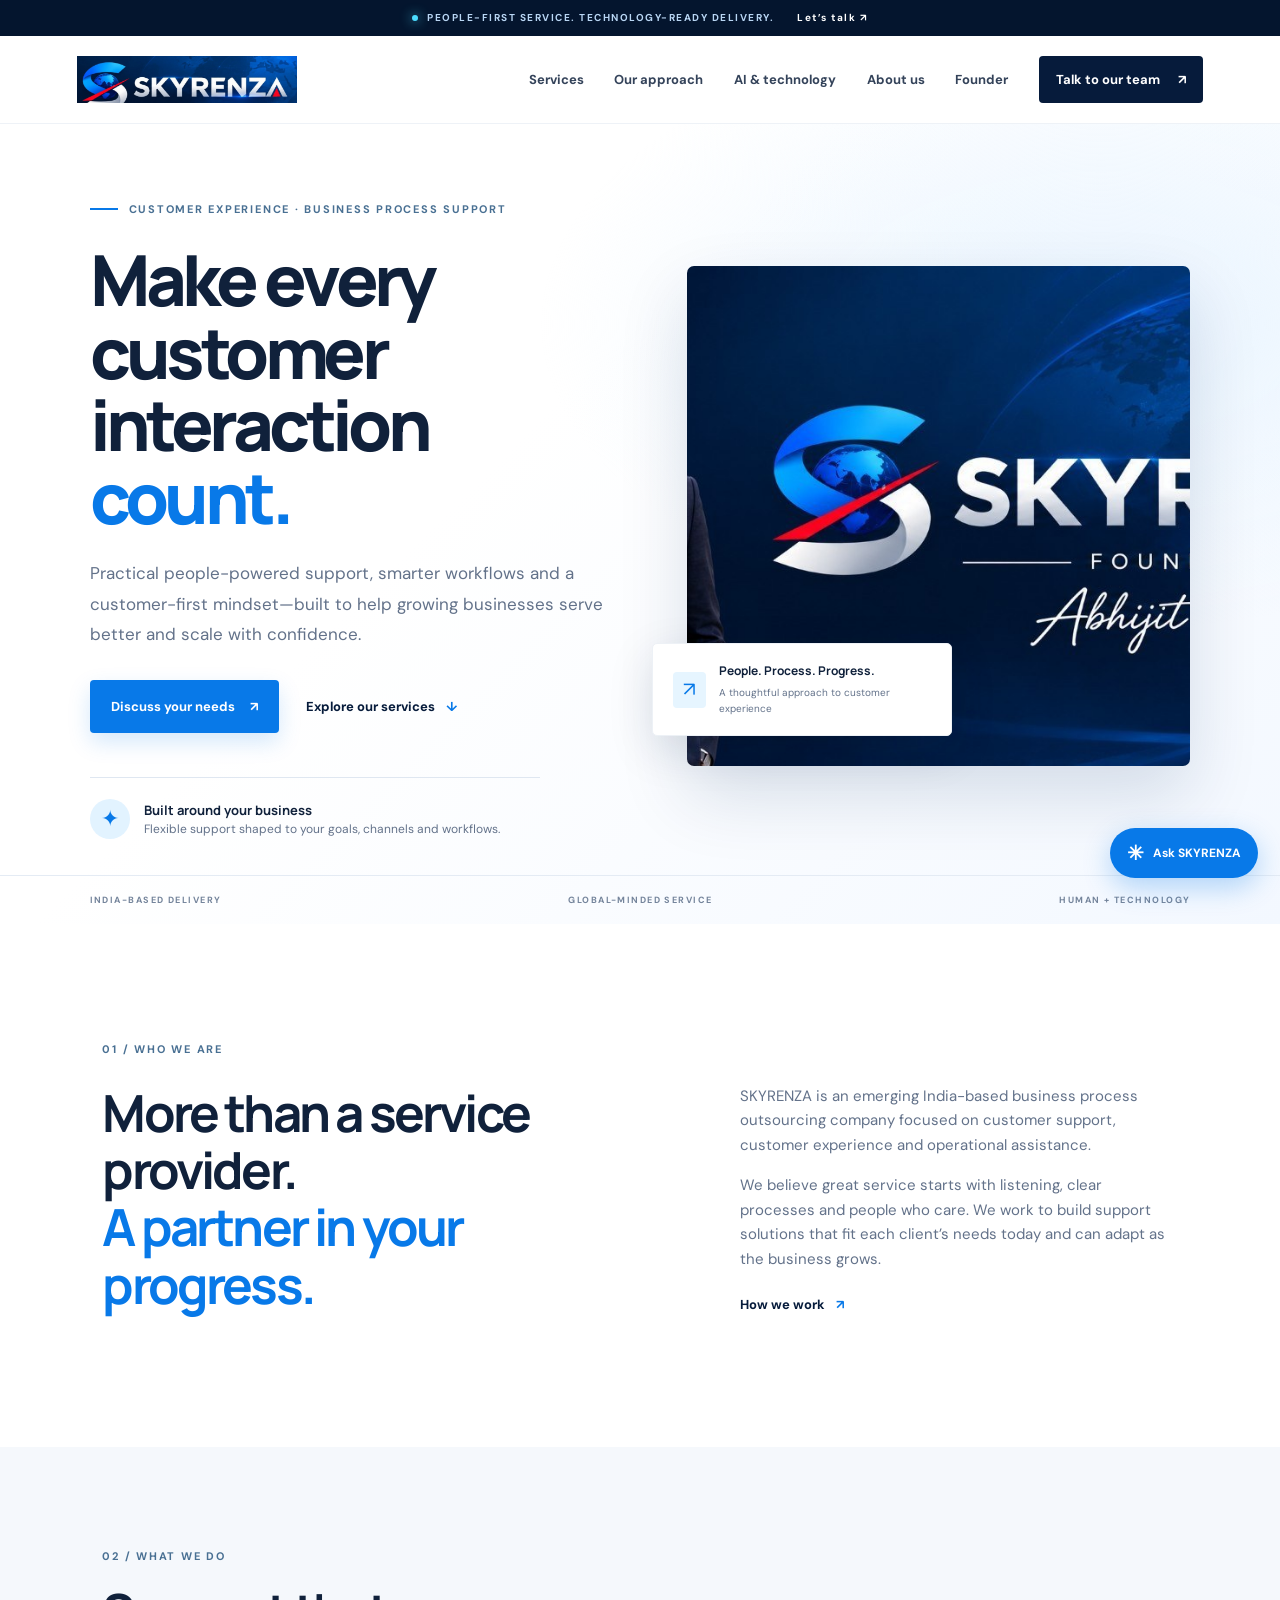
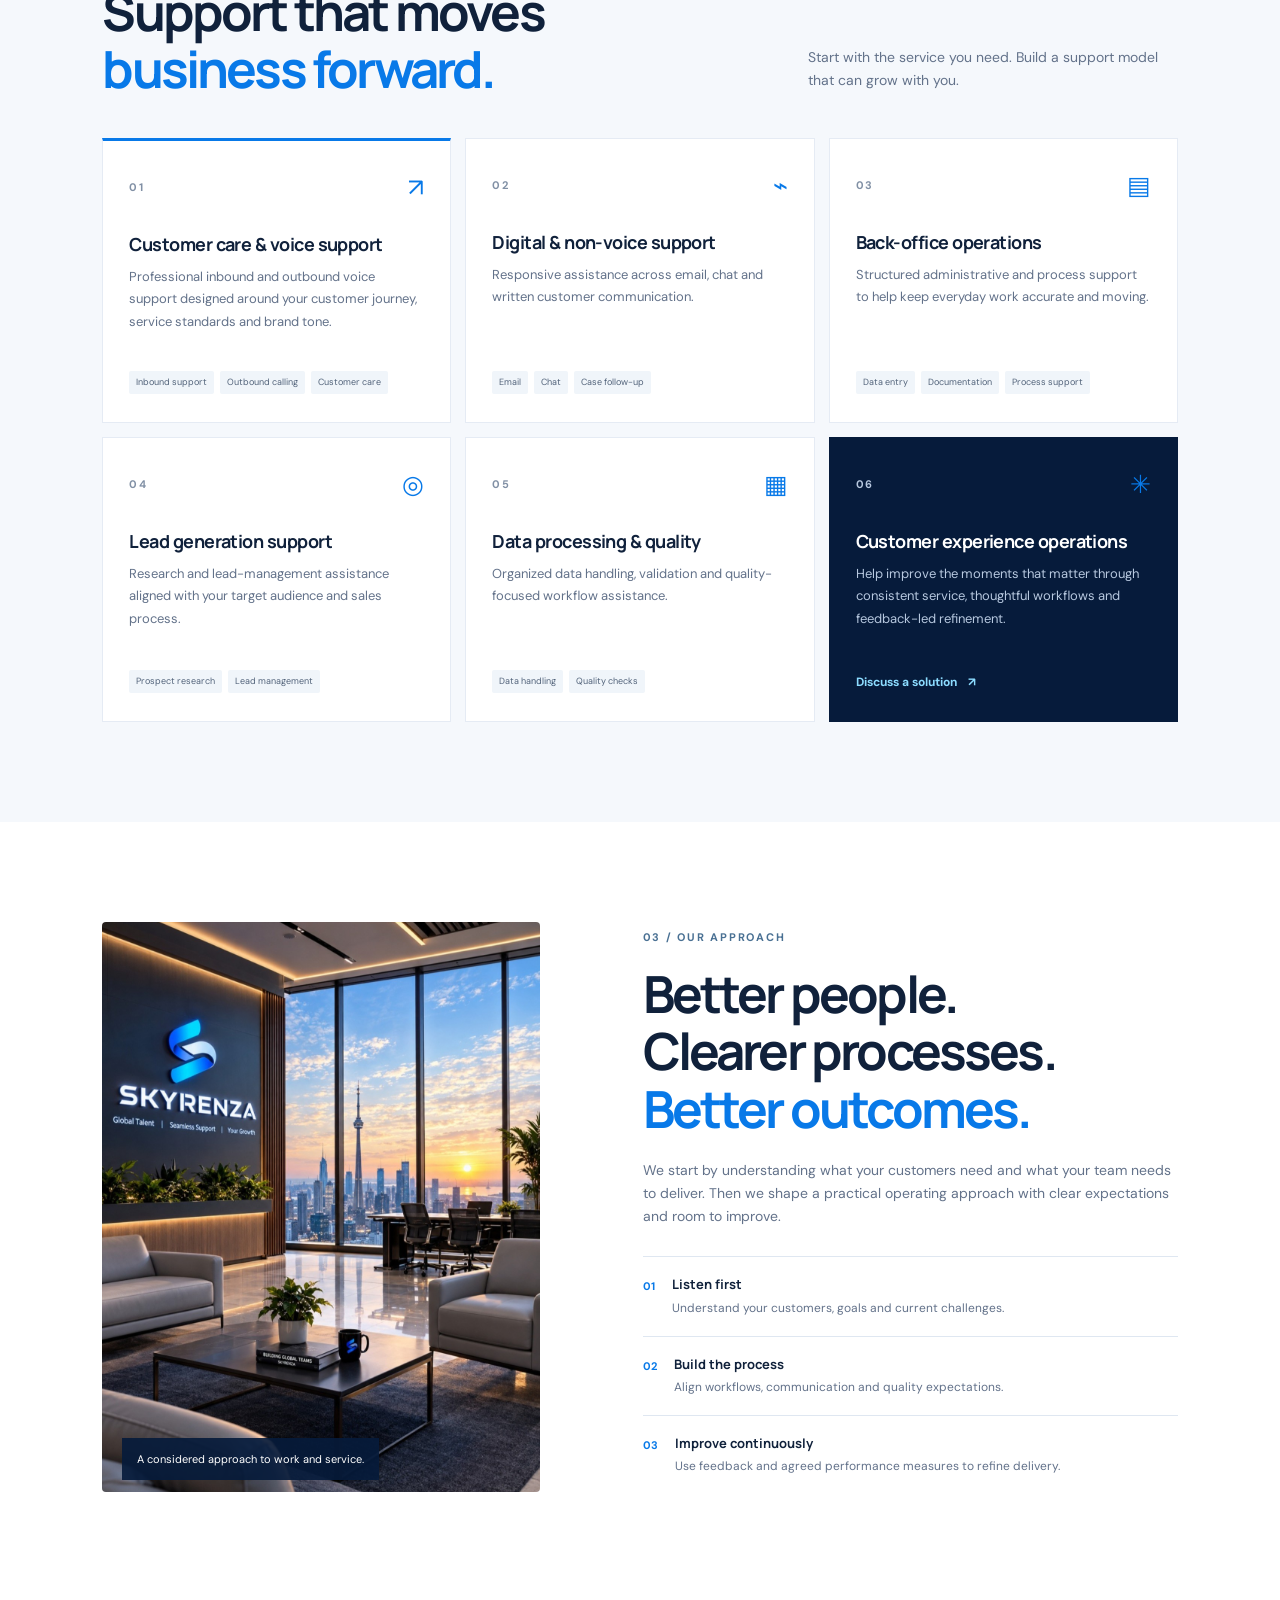
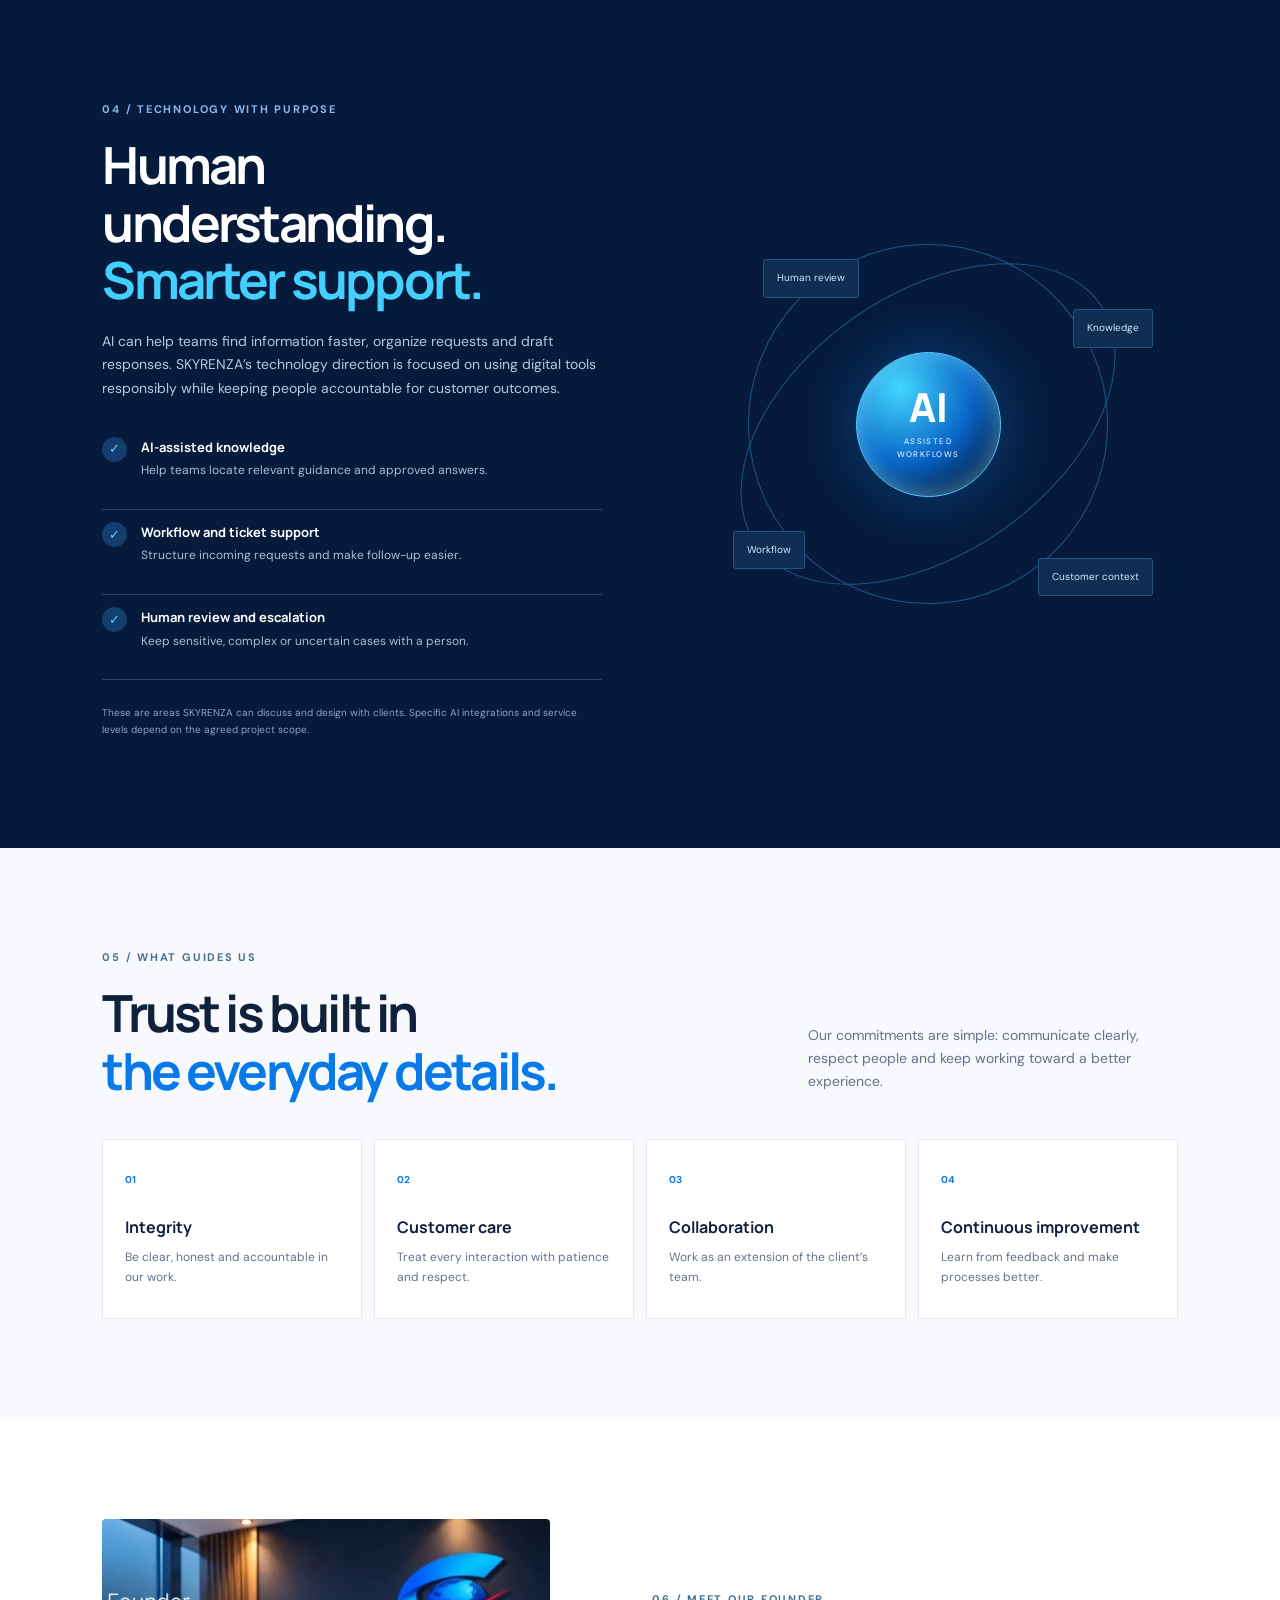
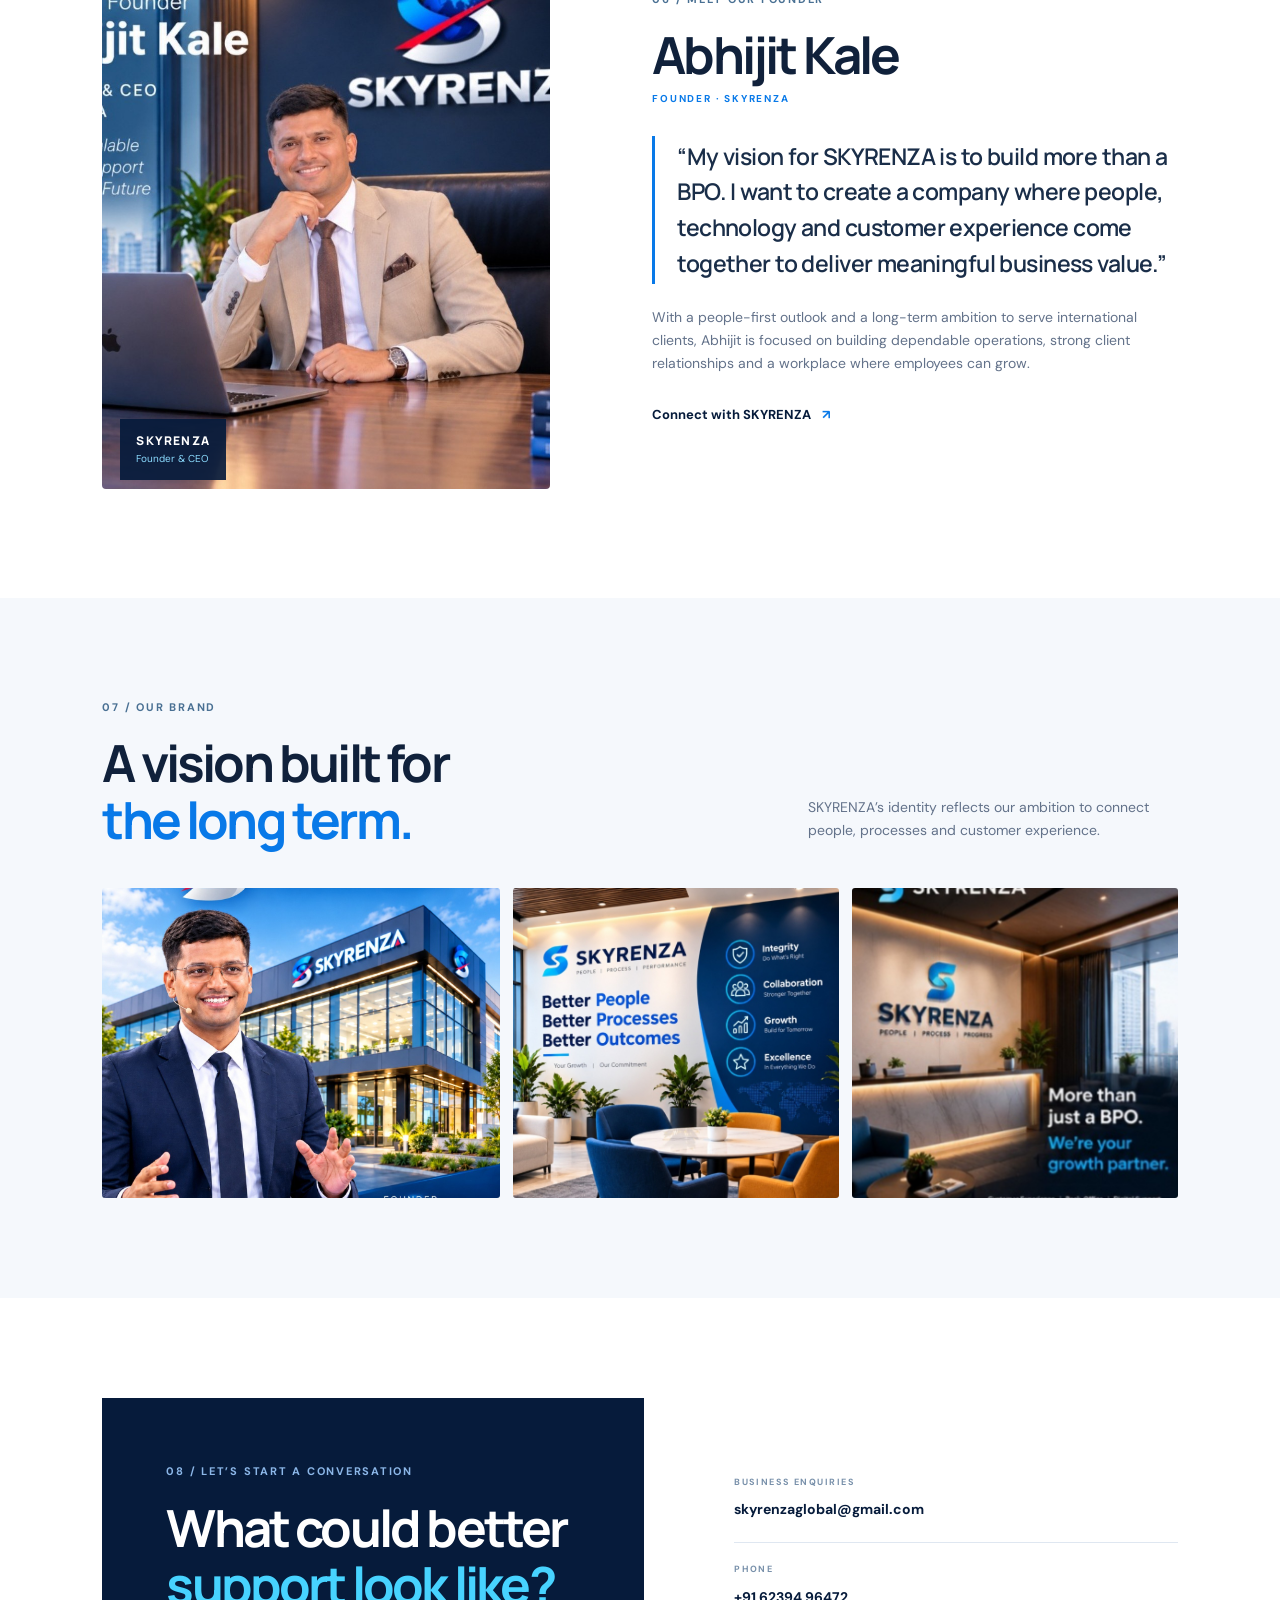
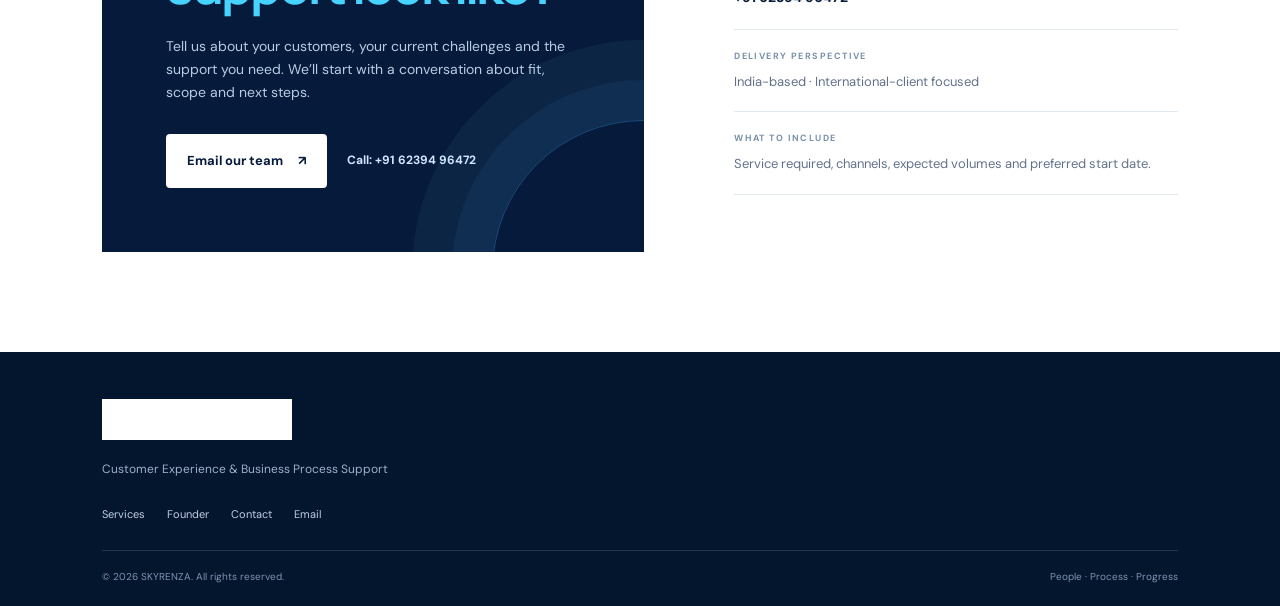
==== commit aa1ac3b5: "Add files via upload" ====
--- a/index.html
+++ b/index.html
@@ -1,45 +1,120 @@
 <!doctype html>
 <html lang="en">
 <head>
-<meta charset="utf-8"><meta name="viewport" content="width=device-width,initial-scale=1">
-<meta name="theme-color" content="#071b3a">
-<meta name="description" content="SKYRENZA helps businesses strengthen customer experience and business operations through people-first support, dependable processes and practical AI-enabled solutions.">
-<meta property="og:title" content="SKYRENZA | Better Experiences. Smarter Operations."><meta property="og:description" content="Customer experience, technical support, back-office operations and AI-enabled service design."><meta property="og:type" content="website">
-<title>SKYRENZA | Better Experiences. Smarter Operations.</title><link rel="icon" href="assets/favicon.svg" type="image/svg+xml">
-<link rel="preconnect" href="https://fonts.googleapis.com"><link rel="preconnect" href="https://fonts.gstatic.com" crossorigin><link href="https://fonts.googleapis.com/css2?family=DM+Sans:wght@400;500;600;700&family=Manrope:wght@400;500;600;700;800&display=swap" rel="stylesheet"><link rel="stylesheet" href="styles.css">
+<meta charset="utf-8">
+<meta name="viewport" content="width=device-width, initial-scale=1">
+<title>SKYRENZA | Customer Experience & Business Process Support</title>
+<meta name="description" content="SKYRENZA is an emerging India-based BPO and customer experience partner offering customer care, digital support, back-office operations and scalable business process services.">
+<meta name="theme-color" content="#061b3b">
+<meta property="og:title" content="SKYRENZA | Better support. Stronger customer relationships.">
+<meta property="og:description" content="People-first service, thoughtful processes and practical technology for growing businesses.">
+<meta property="og:image" content="founder-banner.jpg">
+<link rel="icon" href="skyrenza-logo.jpg">
+<link rel="preconnect" href="https://fonts.googleapis.com">
+<link rel="preconnect" href="https://fonts.gstatic.com" crossorigin>
+<link href="https://fonts.googleapis.com/css2?family=DM+Sans:wght@400;500;600;700&family=Manrope:wght@400;500;600;700;800&display=swap" rel="stylesheet">
+<link rel="stylesheet" href="styles.css">
 </head>
-<body><a class="skip" href="#main">Skip to content</a>
-<header class="header"><div class="container navrow">
-<a class="brand" href="#home" aria-label="SKYRENZA home"><span class="logo">S<span></span></span><span class="word">SKYRENZA<span class="red">.</span><small>PEOPLE · PROCESS · PERFORMANCE</small></span></a>
-<button class="menubtn" aria-label="Open navigation" aria-expanded="false">☰</button>
-<nav class="nav"><a href="#solutions">Solutions</a><a href="#ai">AI & Automation</a><a href="#industries">Industries</a><a href="#about">About</a><a href="#founder">Founder</a><a class="navcta" href="#contact">Let's talk ↗</a></nav></div></header>
-<main id="main">
-<section class="hero" id="home"><div class="container herogrid"><div class="herocopy"><p class="eyebrow">CUSTOMER EXPERIENCE · BUSINESS OPERATIONS</p><h1>Better experiences.<br><em>Smarter operations.</em><br>Built to grow with you.</h1><p class="lead">SKYRENZA brings people, process and practical technology together to help businesses support their customers and run everyday operations with confidence.</p><div class="actions"><a class="btn primary" href="#contact">Discuss your requirements ↗</a><a class="btn ghost" href="#solutions">↓ Explore solutions</a></div><div class="promise"><span class="promiseicon">S</span><span><b>People-first. Process-led.</b><small>Designed around your customers and goals.</small></span></div></div>
-<div class="heroimage"><img src="assets/founder-speaking.png" alt="Abhijit Kale, SKYRENZA Founder and CEO, speaking at a SKYRENZA-branded podium" fetchpriority="high"><div class="imgcaption"><span class="online"></span><span><b>Abhijit Kale</b><small>Founder & CEO, SKYRENZA</small></span><span class="arrow">↗</span></div><div class="floatcard">✳ <span><b>Human expertise</b><small>Enhanced by smart technology</small></span></div></div></div><div class="container herobottom"><span>BUILT AROUND YOUR BUSINESS</span><i></i><span>READY FOR WHAT'S NEXT ↘</span></div></section>
-<section class="section intro"><div class="container split"><div><p class="kicker">YOUR EXTENSION. YOUR TEAM.</p><h2>Support that feels like <span>part of your business.</span></h2></div><div><p class="muted">Great service is not just about answering a question. It is about understanding the customer, resolving the issue and making the next interaction easier. SKYRENZA is being built around that principle.</p><a class="textlink" href="#about">Get to know SKYRENZA →</a></div></div>
-<div class="container pillars"><article><span class="num">01</span><div class="icon">◎</div><h3>People who care</h3><p>Empathetic, brand-aware support shaped around the people you serve.</p></article><article><span class="num">02</span><div class="icon">⌘</div><h3>Processes that work</h3><p>Clear workflows, practical documentation and a focus on consistency.</p></article><article><span class="num">03</span><div class="icon">↗</div><h3>Technology with purpose</h3><p>Use automation and AI thoughtfully, with people accountable for outcomes.</p></article></div></section>
-<section class="section services" id="solutions"><div class="container"><div class="split sectionhead"><div><p class="kicker">WHAT WE CAN HELP WITH</p><h2>Flexible support for<br><span>real business needs.</span></h2></div><p class="muted">Start with a focused requirement. Build a support model that can evolve as your customers, channels and operations grow.</p></div>
-<div class="cards">
-<article class="service featured"><div class="servetop"><span class="icon">↗</span><small>01 / CX</small></div><h3>Customer Experience & Support</h3><p>Friendly, structured customer assistance across the channels and hours agreed with your team.</p><ul><li>Voice and call support</li><li>Email and chat assistance</li><li>Customer queries and escalation</li></ul><a href="#contact">Explore service ↗</a></article>
-<article class="service"><div class="servetop"><span class="icon">⌁</span><small>02 / TECH</small></div><h3>Technical Support</h3><p>Structured troubleshooting and product guidance aligned with your knowledge base and escalation paths.</p><ul><li>First-line issue triage</li><li>Product and account guidance</li><li>Escalation coordination</li></ul><a href="#contact">Explore service ↗</a></article>
-<article class="service"><div class="servetop"><span class="icon">▤</span><small>03 / OPS</small></div><h3>Back-office Operations</h3><p>Reliable support for repeatable tasks that help your team focus on higher-value work.</p><ul><li>Data entry and processing</li><li>Records and workflow support</li><li>Order and case administration</li></ul><a href="#contact">Explore service ↗</a></article>
-<article class="service"><div class="servetop"><span class="icon">◉</span><small>04 / GROWTH</small></div><h3>Sales & Lead Support</h3><p>Organized outreach and follow-up support based on your approved playbooks.</p><ul><li>Lead qualification support</li><li>Appointment coordination</li><li>Customer follow-up workflows</li></ul><a href="#contact">Explore service ↗</a></article>
-<article class="service"><div class="servetop"><span class="icon">⌕</span><small>05 / QUALITY</small></div><h3>Quality & Knowledge Operations</h3><p>Help teams keep responses consistent and make useful information easier to find.</p><ul><li>Knowledge-base organization</li><li>Quality review frameworks</li><li>Feedback and trend summaries</li></ul><a href="#contact">Explore service ↗</a></article>
-<article class="service ai-card"><div class="servetop"><span class="icon">✳</span><small>06 / AI</small></div><h3>AI-enabled Service Design</h3><p>Identify practical opportunities for self-service, agent assistance and workflow automation.</p><ul><li>AI FAQ and knowledge assistants</li><li>Suggested replies and summaries</li><li>Human-reviewed automation concepts</li></ul><a href="#ai">Explore AI approach ↗</a></article></div>
-<p class="note">Service scope, channels, operating hours and delivery model are agreed for each client engagement.</p></div></section>
-<section class="section ai" id="ai"><div class="container aigrid"><div><p class="kicker light">✳ HUMAN + AI, WORKING TOGETHER</p><h2>Let technology handle the routine. <span>Let people handle what matters.</span></h2><p class="lighttext">AI can help customers find answers faster and help support teams work with better context. SKYRENZA can explore practical AI-enabled workflows that keep human oversight, quality and your business rules at the center.</p><a class="btn white" href="#contact">Explore an AI use case ↗</a><p class="fineprint">This website includes an informational demo assistant. It is not connected to a live AI model or client systems.</p></div>
-<div class="console"><div class="consolehead"><span>● ● ●</span> SKYRENZA / SERVICE DESIGN <b>● CONCEPT</b></div><div class="consolebody"><small class="label">POTENTIAL WORKFLOW</small><div class="step"><i>01</i><span><b>Customer asks a question</b><small>Website, email or chat channel</small></span><strong>✓</strong></div><div class="connector"></div><div class="step"><i>02</i><span><b>AI finds relevant knowledge</b><small>Approved content and guidance</small></span><strong>✓</strong></div><div class="connector"></div><div class="step highlighted"><i>03</i><span><b>Answer or route to a person</b><small>Escalate when confidence is low</small></span><strong>↗</strong></div><p class="consolefoot">Human review · Clear ownership · Continuous improvement</p></div></div></div></section>
-<section class="section" id="industries"><div class="container"><div class="split sectionhead"><div><p class="kicker">BUILT TO ADAPT</p><h2>Different industries.<br><span>One thoughtful approach.</span></h2></div><p class="muted">Support should fit the product, the customer and the moment. We shape each proposed engagement around the actual workflow and requirements.</p></div><div class="industries"><article><span>01</span><b>⌘</b><h3>Technology & SaaS</h3><p>Product questions, account assistance and support workflows.</p></article><article><span>02</span><b>◇</b><h3>E-commerce & Retail</h3><p>Order enquiries, customer updates and service coordination.</p></article><article><span>03</span><b>✈</b><h3>Travel & Hospitality</h3><p>Booking questions, customer communication and follow-up.</p></article><article><span>04</span><b>▧</b><h3>Professional Services</h3><p>Administrative support, case coordination and client care.</p></article></div></div></section>
-<section class="section founder" id="founder"><div class="container foundergrid"><div class="founderphoto"><img src="assets/founder-standing.png" alt="Abhijit Kale, founder of SKYRENZA, standing in a professional company environment" loading="lazy"><div class="phototag"><b>SKYRENZA</b><small>FOUNDATION · VISION · SERVICE</small></div></div><div><p class="kicker">A NOTE FROM OUR FOUNDER</p><h2>Built with ambition.<br><span>Grounded in people.</span></h2><blockquote>“My vision for SKYRENZA is to build more than a BPO. I want to build an organization where people, technology and customer experience come together to create sustainable business value.”</blockquote><div class="signature">Abhijit Kale</div><p class="role">Founder & CEO, SKYRENZA</p><a class="textlink" href="#contact">Start a conversation with SKYRENZA →</a></div></div></section>
-<section class="section founder-office-section"><div class="container officefoundergrid"><div class="officefounderimage"><img src="assets/founder-office.png" alt="Abhijit Kale, SKYRENZA Founder and CEO, seated in his branded executive office" loading="lazy"><div class="imageoverlay"><b>Leadership in action</b><span>Abhijit Kale · Founder & CEO, SKYRENZA</span></div></div><div><p class="kicker">A FOUNDER'S WORKSPACE</p><h2>Clear vision.<br><span>Thoughtful execution.</span></h2><p class="muted">A company is shaped by the everyday decisions behind the scenes: listening carefully, building reliable processes and keeping the customer at the center.</p><a class="textlink" href="#contact">Connect with SKYRENZA →</a></div></div></section>
-<section class="section" id="about"><div class="container aboutgrid"><div><p class="kicker">WHO WE ARE</p><h2>Better people.<br>Better processes.<br><span>Better outcomes.</span></h2><p class="muted">SKYRENZA is being developed as a customer experience and business process outsourcing partner for organizations that value responsive service, clear communication and dependable execution.</p><p class="muted">We believe strong partnerships begin with listening: understanding the business challenge, defining a practical scope, agreeing on quality measures and improving together over time.</p><div class="pills"><span>Integrity</span><span>Collaboration</span><span>Growth</span><span>Excellence</span></div></div><div class="valuesimage"><img src="assets/company-values.jpg" alt="SKYRENZA company values: integrity, collaboration, growth and excellence" loading="lazy"><div class="imageoverlay"><b>Our working principle</b><span>Your growth is the goal. Our process is the commitment.</span></div></div></div></section>
-<section class="office"><img src="assets/office-interior.jpg" alt="Modern SKYRENZA-inspired office interior with a global city view" loading="lazy"><div class="officeoverlay"><div class="container"><p class="kicker light">A PARTNERSHIP THAT CAN EVOLVE</p><h2>Start focused.<br><span>Scale thoughtfully.</span></h2><p>From a defined support task to a broader customer operations plan, the right next step starts with a clear conversation.</p><a class="btn primary" href="#contact">Tell us what you need ↗</a></div></div></section>
-<section class="section process"><div class="container"><div class="split sectionhead"><div><p class="kicker">HOW WE WORK</p><h2>Clarity first.<br><span>Progress at every step.</span></h2></div><p class="muted">A straightforward engagement approach designed to reduce uncertainty before work begins.</p></div><div class="processgrid"><article><b>01</b><h3>Listen & understand</h3><p>We learn about your customers, tools, volume and business priorities.</p></article><article><b>02</b><h3>Define the scope</h3><p>We agree on tasks, channels, access, measures and responsibilities.</p></article><article><b>03</b><h3>Prepare & launch</h3><p>We align documentation, training, workflows and communication routines.</p></article><article><b>04</b><h3>Review & improve</h3><p>We use agreed feedback and quality checks to identify improvements.</p></article></div></div></section>
-<section class="section"><div class="container faqgrid"><div><p class="kicker">COMMON QUESTIONS</p><h2>Good questions<br><span>make good starts.</span></h2><p class="muted">Want to know if a service fits your needs? Ask the SKYRENZA guide or send your requirement directly.</p><a class="textlink" href="#contact">Contact our team →</a></div><div class="faqs"><details><summary>What does SKYRENZA do? <b>+</b></summary><p>SKYRENZA is being developed as a BPO and customer experience partner offering service areas such as customer support, technical support, back-office operations and AI-enabled service design. Scope is agreed with each client.</p></details><details><summary>Can you support different channels? <b>+</b></summary><p>Potential delivery channels include voice, email and chat. Available channels, hours and workflows are confirmed during requirements discovery.</p></details><details><summary>Does SKYRENZA provide AI customer support? <b>+</b></summary><p>This website demonstrates an AI-style FAQ guide. A production AI assistant needs a connected AI service, approved knowledge content, privacy safeguards and ongoing ownership before launch.</p></details><details><summary>How can we discuss a project? <b>+</b></summary><p>Email skyrenzaglobal@gmail.com with your business requirement, preferred channels, expected volume and target timeline. Please do not include sensitive customer or account information.</p></details></div></div></section>
-<section class="section contact" id="contact"><div class="container contactgrid"><div><p class="kicker light">LET'S BUILD SOMETHING BETTER</p><h2>Tell us what your<br><span>business needs next.</span></h2><p class="lighttext">Share your challenge or the support you are looking for. We'll use your note to start a focused conversation.</p><div class="detail"><i>✉</i><span><small>EMAIL SKYRENZA</small><a href="mailto:skyrenzaglobal@gmail.com">skyrenzaglobal@gmail.com</a></span></div><div class="detail"><i>◎</i><span><small>FOUNDER</small><b>Abhijit Kale · Founder & CEO</b></span></div></div>
-<form id="contact-form" class="contactform"><label for="name">Your name</label><input id="name" name="name" required placeholder="How should we address you?"><label for="email">Business email</label><input id="email" name="email" type="email" required placeholder="you@company.com"><label for="service">What can we help with?</label><select id="service" name="service" required><option value="">Select a service area</option><option>Customer Experience & Support</option><option>Technical Support</option><option>Back-office Operations</option><option>Sales & Lead Support</option><option>Quality & Knowledge Operations</option><option>AI-enabled Service Design</option><option>Other / Not sure yet</option></select><label for="message">A little about your requirement</label><textarea id="message" name="message" rows="4" required placeholder="Tell us about the challenge, channel or support you need."></textarea><button class="btn primary submit" type="submit">Prepare inquiry email ↗</button><p class="formnote">This form opens your email app with a prepared message. It does not store or send your details through this website.</p><p id="form-status" class="status" aria-live="polite"></p></form></div></section>
+<body>
+<div class="announcement"><span class="pulse"></span> PEOPLE-FIRST SERVICE. TECHNOLOGY-READY DELIVERY. <a href="#contact">Let’s talk <span aria-hidden="true">↗</span></a></div>
+<header class="site-header">
+  <a class="brand" href="#home" aria-label="SKYRENZA home"><img src="skyrenza-logo.jpg" alt="SKYRENZA logo"></a>
+  <button class="menu-toggle" aria-label="Open navigation" aria-expanded="false">☰</button>
+  <nav class="nav">
+    <a href="#services">Services</a><a href="#approach">Our approach</a><a href="#technology">AI & technology</a><a href="#about">About us</a><a href="#founder">Founder</a>
+    <a class="nav-cta" href="#contact">Talk to our team <span>↗</span></a>
+  </nav>
+</header>
+
+<main id="home">
+<section class="hero">
+  <div class="hero-copy">
+    <div class="eyebrow"><span></span> CUSTOMER EXPERIENCE · BUSINESS PROCESS SUPPORT</div>
+    <h1>Make every customer interaction <em>count.</em></h1>
+    <p class="hero-lead">Practical people-powered support, smarter workflows and a customer-first mindset—built to help growing businesses serve better and scale with confidence.</p>
+    <div class="hero-actions"><a class="button button-primary" href="#contact">Discuss your needs <span>↗</span></a><a class="text-link" href="#services">Explore our services <span>↓</span></a></div>
+    <div class="hero-proof"><div class="proof-icon">✦</div><p><strong>Built around your business</strong><br>Flexible support shaped to your goals, channels and workflows.</p></div>
+  </div>
+  <div class="hero-visual">
+    <img class="hero-main-image" src="founder-banner.jpg" alt="SKYRENZA founder and brand banner" fetchpriority="high">
+    <div class="hero-floating"><span class="float-symbol">↗</span><div><strong>People. Process. Progress.</strong><small>A thoughtful approach to customer experience</small></div></div>
+    <div class="visual-glow"></div>
+  </div>
+  <div class="hero-bottomline"><span>INDIA-BASED DELIVERY</span><span>GLOBAL-MINDED SERVICE</span><span>HUMAN + TECHNOLOGY</span></div>
+</section>
+
+<section class="intro section" id="about">
+  <div class="section-label">01 / WHO WE ARE</div>
+  <div class="intro-grid">
+    <h2>More than a service provider.<br><span>A partner in your progress.</span></h2>
+    <div><p>SKYRENZA is an emerging India-based business process outsourcing company focused on customer support, customer experience and operational assistance.</p><p>We believe great service starts with listening, clear processes and people who care. We work to build support solutions that fit each client’s needs today and can adapt as the business grows.</p><a class="under-link" href="#approach">How we work <span>↗</span></a></div>
+  </div>
+</section>
+
+<section class="services section" id="services">
+  <div class="section-heading"><div><div class="section-label">02 / WHAT WE DO</div><h2>Support that moves<br><span>business forward.</span></h2></div><p>Start with the service you need. Build a support model that can grow with you.</p></div>
+  <div class="service-grid">
+    <article class="service-card service-feature"><div class="service-top"><span class="service-number">01</span><span class="service-icon">↗</span></div><h3>Customer care & voice support</h3><p>Professional inbound and outbound voice support designed around your customer journey, service standards and brand tone.</p><div class="tags"><span>Inbound support</span><span>Outbound calling</span><span>Customer care</span></div></article>
+    <article class="service-card"><div class="service-top"><span class="service-number">02</span><span class="service-icon">⌁</span></div><h3>Digital & non-voice support</h3><p>Responsive assistance across email, chat and written customer communication.</p><div class="tags"><span>Email</span><span>Chat</span><span>Case follow-up</span></div></article>
+    <article class="service-card"><div class="service-top"><span class="service-number">03</span><span class="service-icon">▤</span></div><h3>Back-office operations</h3><p>Structured administrative and process support to help keep everyday work accurate and moving.</p><div class="tags"><span>Data entry</span><span>Documentation</span><span>Process support</span></div></article>
+    <article class="service-card"><div class="service-top"><span class="service-number">04</span><span class="service-icon">◎</span></div><h3>Lead generation support</h3><p>Research and lead-management assistance aligned with your target audience and sales process.</p><div class="tags"><span>Prospect research</span><span>Lead management</span></div></article>
+    <article class="service-card"><div class="service-top"><span class="service-number">05</span><span class="service-icon">▦</span></div><h3>Data processing & quality</h3><p>Organized data handling, validation and quality-focused workflow assistance.</p><div class="tags"><span>Data handling</span><span>Quality checks</span></div></article>
+    <article class="service-card service-dark"><div class="service-top"><span class="service-number">06</span><span class="service-icon">✳</span></div><h3>Customer experience operations</h3><p>Help improve the moments that matter through consistent service, thoughtful workflows and feedback-led refinement.</p><a href="#contact" class="card-link">Discuss a solution <span>↗</span></a></article>
+  </div>
+</section>
+
+<section class="approach section" id="approach">
+  <div class="approach-image"><img src="office-lounge.jpg" alt="Modern SKYRENZA-inspired executive office environment" loading="lazy"><div class="image-caption">A considered approach to work and service.</div></div>
+  <div class="approach-copy"><div class="section-label">03 / OUR APPROACH</div><h2>Better people.<br>Clearer processes.<br><span>Better outcomes.</span></h2><p>We start by understanding what your customers need and what your team needs to deliver. Then we shape a practical operating approach with clear expectations and room to improve.</p>
+    <div class="approach-points"><div><span>01</span><p><strong>Listen first</strong><small>Understand your customers, goals and current challenges.</small></p></div><div><span>02</span><p><strong>Build the process</strong><small>Align workflows, communication and quality expectations.</small></p></div><div><span>03</span><p><strong>Improve continuously</strong><small>Use feedback and agreed performance measures to refine delivery.</small></p></div></div>
+  </div>
+</section>
+
+<section class="tech section" id="technology">
+  <div class="tech-copy"><div class="section-label">04 / TECHNOLOGY WITH PURPOSE</div><h2>Human understanding.<br><span>Smarter support.</span></h2><p>AI can help teams find information faster, organize requests and draft responses. SKYRENZA’s technology direction is focused on using digital tools responsibly while keeping people accountable for customer outcomes.</p>
+  <div class="tech-list"><div><span class="check">✓</span><p><strong>AI-assisted knowledge</strong><small>Help teams locate relevant guidance and approved answers.</small></p></div><div><span class="check">✓</span><p><strong>Workflow and ticket support</strong><small>Structure incoming requests and make follow-up easier.</small></p></div><div><span class="check">✓</span><p><strong>Human review and escalation</strong><small>Keep sensitive, complex or uncertain cases with a person.</small></p></div></div>
+  <p class="note">These are areas SKYRENZA can discuss and design with clients. Specific AI integrations and service levels depend on the agreed project scope.</p>
+  </div>
+  <div class="tech-art"><div class="orbit orbit-one"></div><div class="orbit orbit-two"></div><div class="ai-core"><span>AI</span><small>ASSISTED<br>WORKFLOWS</small></div><div class="orbit-tag tag-one">Human review</div><div class="orbit-tag tag-two">Knowledge</div><div class="orbit-tag tag-three">Workflow</div><div class="orbit-tag tag-four">Customer context</div></div>
+</section>
+
+<section class="values section">
+  <div class="section-heading"><div><div class="section-label">05 / WHAT GUIDES US</div><h2>Trust is built in<br><span>the everyday details.</span></h2></div><p>Our commitments are simple: communicate clearly, respect people and keep working toward a better experience.</p></div>
+  <div class="values-grid">
+    <div class="value-card"><span>01</span><h3>Integrity</h3><p>Be clear, honest and accountable in our work.</p></div>
+    <div class="value-card"><span>02</span><h3>Customer care</h3><p>Treat every interaction with patience and respect.</p></div>
+    <div class="value-card"><span>03</span><h3>Collaboration</h3><p>Work as an extension of the client’s team.</p></div>
+    <div class="value-card"><span>04</span><h3>Continuous improvement</h3><p>Learn from feedback and make processes better.</p></div>
+  </div>
+</section>
+
+<section class="founder section" id="founder">
+  <div class="founder-photo-wrap"><img src="founder-office.jpg" alt="Abhijit Kale, Founder of SKYRENZA, in a professional office setting" loading="lazy"><div class="founder-photo-label"><span>SKYRENZA</span><small>Founder & CEO</small></div></div>
+  <div class="founder-copy"><div class="section-label">06 / MEET OUR FOUNDER</div><h2>Abhijit Kale</h2><div class="founder-role">FOUNDER · SKYRENZA</div><blockquote>“My vision for SKYRENZA is to build more than a BPO. I want to create a company where people, technology and customer experience come together to deliver meaningful business value.”</blockquote><p>With a people-first outlook and a long-term ambition to serve international clients, Abhijit is focused on building dependable operations, strong client relationships and a workplace where employees can grow.</p><a class="under-link" href="#contact">Connect with SKYRENZA <span>↗</span></a></div>
+</section>
+
+<section class="gallery section">
+  <div class="section-heading"><div><div class="section-label">07 / OUR BRAND</div><h2>A vision built for<br><span>the long term.</span></h2></div><p>SKYRENZA’s identity reflects our ambition to connect people, processes and customer experience.</p></div>
+  <div class="gallery-grid"><img src="founder-branding.jpg" alt="SKYRENZA founder brand visual" loading="lazy"><img src="office-values.jpg" alt="Professional office interior concept" loading="lazy"><img src="office-reception.jpg" alt="SKYRENZA reception branding concept" loading="lazy"></div>
+</section>
+
+<section class="contact section" id="contact">
+  <div class="contact-panel"><div class="section-label">08 / LET’S START A CONVERSATION</div><h2>What could better<br><span>support look like?</span></h2><p>Tell us about your customers, your current challenges and the support you need. We’ll start with a conversation about fit, scope and next steps.</p>
+    <div class="contact-actions"><a class="button button-light" href="mailto:skyrenzaglobal@gmail.com?subject=SKYRENZA%20Business%20Enquiry">Email our team <span>↗</span></a><a class="contact-phone" href="tel:+916239496472">Call: +91 62394 96472</a></div>
+  </div>
+  <div class="contact-side"><div class="contact-row"><span>BUSINESS ENQUIRIES</span><a href="mailto:skyrenzaglobal@gmail.com">skyrenzaglobal@gmail.com</a></div><div class="contact-row"><span>PHONE</span><a href="tel:+916239496472">+91 62394 96472</a></div><div class="contact-row"><span>DELIVERY PERSPECTIVE</span><p>India-based · International-client focused</p></div><div class="contact-row"><span>WHAT TO INCLUDE</span><p>Service required, channels, expected volumes and preferred start date.</p></div></div>
+</section>
 </main>
-<footer class="footer"><div class="container footertop"><a class="brand" href="#home"><span class="logo">S<span></span></span><span class="word">SKYRENZA<span class="red">.</span><small>PEOPLE · PROCESS · PERFORMANCE</small></span></a><p>Better experiences. Smarter operations.<br>Built to grow with you.</p><a href="#home">Back to top ↑</a></div><div class="container footerbottom"><span>© <span id="year"></span> SKYRENZA. All rights reserved.</span><span>Founder & CEO: Abhijit Kale</span><span>People-first. Process-led.</span></div></footer>
-<button class="chatlauncher" id="chat-launcher" aria-label="Open SKYRENZA website guide" aria-expanded="false"><b>✳</b><span>Ask SKYRENZA</span><i></i></button>
-<section class="chatpanel" id="chat-panel" aria-label="SKYRENZA website guide" hidden><div class="chathead"><span class="chatlogo">S</span><span><b>SKYRENZA Guide</b><small>Website information demo</small></span><button id="chat-close" aria-label="Close chat">×</button></div><div class="messages" id="chat-messages" aria-live="polite"><div class="bubble bot">Hello! I'm the SKYRENZA website guide. I can explain our listed service areas, AI approach or how to contact the team. What would you like to know?</div></div><div class="quick"><button data-question="What services does SKYRENZA offer?">Our services</button><button data-question="How does your AI support work?">AI support</button><button data-question="How do I contact SKYRENZA?">Contact details</button></div><form class="chatform" id="chat-form"><input id="chat-input" aria-label="Ask a question" placeholder="Ask a question…" autocomplete="off" required><button type="submit" aria-label="Send question">↑</button></form><p class="chatnote">Demo assistant · Website information only. Not a live AI service.</p></section>
-<script src="script.js"></script></body></html>+
+<footer class="footer"><a class="footer-brand" href="#home"><img src="skyrenza-logo.jpg" alt="SKYRENZA"></a><p>Customer Experience & Business Process Support</p><div class="footer-links"><a href="#services">Services</a><a href="#founder">Founder</a><a href="#contact">Contact</a><a href="mailto:skyrenzaglobal@gmail.com">Email</a></div><div class="footer-bottom"><span>© <span id="year"></span> SKYRENZA. All rights reserved.</span><span>People · Process · Progress</span></div></footer>
+
+<button class="assistant-launcher" aria-label="Open SKYRENZA website assistant" aria-expanded="false"><span>✳</span><span class="assistant-launcher-text">Ask SKYRENZA</span></button>
+<aside class="assistant-panel" aria-label="SKYRENZA website assistant" hidden>
+  <div class="assistant-head"><div><span class="assistant-mark">✳</span><strong>SKYRENZA guide</strong><small>Website information assistant</small></div><button class="assistant-close" aria-label="Close assistant">×</button></div>
+  <div class="assistant-messages"><div class="assistant-bubble">Hello! I can help you explore SKYRENZA’s services. What would you like to know?</div></div>
+  <div class="quick-questions"><button data-question="services">What services do you offer?</button><button data-question="ai">Do you offer AI support?</button><button data-question="contact">How can I contact SKYRENZA?</button></div>
+  <form class="assistant-form"><input aria-label="Ask a question" placeholder="Ask about our services…" maxlength="300"><button aria-label="Send question">↑</button></form>
+  <div class="assistant-disclaimer">Automated website demo · Not a live AI or staffed support channel.</div>
+</aside>
+<script src="script.js"></script>
+</body></html>
--- a/styles.css
+++ b/styles.css
@@ -1,11 +1,4 @@
- :root{--navy:#071b3a;--navy2:#0b2b59;--blue:#1678ed;--cyan:#48d8f2;--ink:#102440;--muted:#60718a;--line:#dce7f3}*{box-sizing:border-box}html{scroll-behavior:smooth;scroll-padding-top:90px}body{margin:0;color:var(--ink);font-family:"DM Sans",sans-serif;background:#fff;line-height:1.65}img{display:block;max-width:100%;height:auto}a{color:inherit;text-decoration:none}button,input,select,textarea{font:inherit}.container{width:min(1180px,calc(100% - 44px));margin:auto}.skip{position:absolute;left:-999px;top:10px}.skip:focus{left:10px;z-index:999;background:#fff;padding:10px}.header{height:84px;position:sticky;top:0;z-index:100;background:#fffffff2;backdrop-filter:blur(16px);border-bottom:1px solid #dce7f3}.navrow{height:100%;display:flex;align-items:center;justify-content:space-between;gap:25px}.brand{display:flex;align-items:center;gap:10px;min-width:max-content}.logo{width:43px;height:43px;border-radius:14px;background:linear-gradient(145deg,#0788ff,#071b3a 75%);display:grid;place-items:center;position:relative;color:#fff;font:800 29px Manrope,sans-serif;box-shadow:0 7px 18px #1678ed33}.logo:before{content:"";position:absolute;width:39px;height:8px;background:#ff334e;transform:rotate(-37deg);top:19px;left:3px;border-radius:8px}.logo span{position:absolute;width:14px;height:14px;border:1px solid #8ae8ff;border-radius:50%;top:5px;right:7px}.word{font:800 20px/1.1 Manrope,sans-serif;letter-spacing:.04em;color:var(--navy)}.red{color:#ef3454}.word small{display:block;font:700 8px "DM Sans",sans-serif;letter-spacing:.13em;color:#718198;margin-top:4px}.nav{display:flex;align-items:center;gap:25px;font-size:13px;font-weight:700;color:#40526b}.nav>a:not(.navcta):hover,.textlink:hover{color:var(--blue)}.navcta{background:var(--navy);color:white;padding:12px 17px;border-radius:11px}.menubtn{display:none}
-.hero{background:radial-gradient(ellipse at 80% 15%,#164f95 0%,transparent 45%),linear-gradient(120deg,#06172f,#0a2851 65%,#081d3d);color:white;position:relative;overflow:hidden;padding:70px 0 28px}.hero:after{content:"";position:absolute;inset:0;background-image:linear-gradient(#ffffff06 1px,transparent 1px),linear-gradient(90deg,#ffffff06 1px,transparent 1px);background-size:52px 52px;pointer-events:none}.herogrid{position:relative;z-index:1;display:grid;grid-template-columns:1.03fr .97fr;gap:54px;align-items:center}.herocopy{padding:25px 0 30px}.eyebrow,.kicker{font-size:10px;font-weight:800;letter-spacing:.17em;color:#1684f5;margin:0 0 20px}.eyebrow{color:#9ddffb}.hero h1{font:800 clamp(40px,5.2vw,66px)/1.09 Manrope,sans-serif;letter-spacing:-.055em;margin:0 0 24px}.hero h1 em{font-style:normal;color:#57d9f3}.lead{max-width:530px;color:#c0d0e7;font-size:16px;line-height:1.8;margin-bottom:30px}.actions{display:flex;gap:12px;flex-wrap:wrap}.btn{display:inline-flex;align-items:center;justify-content:center;gap:12px;padding:15px 19px;border-radius:12px;font-size:13px;font-weight:800;border:1px solid transparent;transition:transform .2s,box-shadow .2s}.btn:hover{transform:translateY(-2px);box-shadow:0 12px 30px #0002}.primary{background:linear-gradient(110deg,#1477f8,#28b8f2);color:white;box-shadow:0 9px 25px #1685ee35}.ghost{color:#dceaff;border-color:#496180;background:#ffffff08}.white{background:#fff;color:#08234b}.promise{display:flex;align-items:center;gap:12px;margin-top:38px}.promiseicon{width:37px;height:37px;display:grid;place-items:center;border:1px solid #51c9f6;border-radius:12px;color:#61d8f5;font-weight:800}.promise b,.promise small{display:block}.promise b{font-size:12px}.promise small{font-size:11px;color:#8ea5c2;margin-top:2px}.heroimage{position:relative;min-width:0}.heroimage>img{width:100%;height:auto;max-height:570px;object-fit:contain;object-position:center;border-radius:24px;border:1px solid #ffffff2a;box-shadow:0 24px 75px #0004;background:#0c2850}.imgcaption{position:absolute;left:18px;right:18px;bottom:18px;display:flex;align-items:center;gap:11px;padding:14px 16px;background:#071b3ad9;backdrop-filter:blur(15px);border:1px solid #ffffff30;border-radius:14px}.online{width:9px;height:9px;border-radius:50%;background:#50e0bb;box-shadow:0 0 0 5px #50e0bb20}.imgcaption b,.imgcaption small{display:block}.imgcaption b{font-size:13px}.imgcaption small{font-size:10px;color:#aec3de}.arrow{margin-left:auto;color:var(--cyan);font-size:20px}.floatcard{position:absolute;right:-23px;top:45px;display:flex;align-items:center;gap:10px;background:#fff;color:var(--navy);padding:13px 16px;border-radius:13px;box-shadow:0 24px 70px #071b3a22;font-size:22px;color:#087cf5}.floatcard span{color:var(--navy)}.floatcard b,.floatcard small{display:block}.floatcard b{font-size:11px}.floatcard small{font-size:9px;color:#718198}.herobottom{position:relative;z-index:1;display:flex;align-items:center;gap:18px;color:#91a8c5;font-size:9px;font-weight:800;letter-spacing:.13em;margin-top:48px}.herobottom i{height:1px;background:#ffffff25;flex:1}.section{padding:100px 0}.split{display:grid;grid-template-columns:1fr .72fr;gap:70px;align-items:end}.kicker{margin-bottom:17px}.light{color:#89dffc}.split h2,.section h2,.office h2{font:800 clamp(32px,4vw,48px)/1.16 Manrope,sans-serif;letter-spacing:-.045em;margin:0}.split h2 span,.section h2 span{color:#1680ef}.muted{color:var(--muted);font-size:14px;line-height:1.9;margin:0 0 16px}.textlink{font-size:12px;font-weight:800;color:#126fe2}.pillars{display:grid;grid-template-columns:repeat(3,1fr);gap:20px;margin-top:57px}.pillars article{position:relative;padding:27px 26px;border:1px solid var(--line);border-radius:18px;min-height:205px;background:linear-gradient(150deg,#fff,#f9fbff)}.num{position:absolute;right:22px;top:22px;color:#b4c4d9;font-size:10px;font-weight:800}.icon{width:43px;height:43px;border-radius:13px;background:#e8f3ff;color:#1276ed;display:grid;place-items:center;font-size:23px;margin-bottom:20px}.pillars h3,.service h3,.industries h3,.processgrid h3{font:800 17px/1.3 Manrope,sans-serif;letter-spacing:-.03em;margin:0 0 8px}.pillars p,.service p,.industries p,.processgrid p{font-size:12px;line-height:1.8;color:var(--muted);margin:0}.services,.process{background:#f5f8fc}.sectionhead{margin-bottom:42px}.cards{display:grid;grid-template-columns:repeat(3,1fr);gap:16px}.service{padding:26px;border-radius:18px;border:1px solid #e0e9f3;background:white;display:flex;flex-direction:column;min-height:315px;transition:transform .25s,box-shadow .25s}.service:hover{transform:translateY(-4px);box-shadow:0 16px 40px #0b2b5910}.featured{background:linear-gradient(145deg,#0a2c5b,#0b3d78);color:white;border-color:#0b3d78}.ai-card{background:linear-gradient(145deg,#eafaff,#fff);border-color:#bceefa}.servetop{display:flex;align-items:center;justify-content:space-between;margin-bottom:24px}.servetop .icon{margin:0}.servetop small{font-size:9px;letter-spacing:.1em;font-weight:800;color:#8294aa}.featured .servetop small{color:#93bce9}.service h3{font-size:18px;margin-bottom:11px}.service p{margin-bottom:14px}.featured p{color:#c0d3ea}.service ul{list-style:none;padding:0;margin:0 0 23px}.service li{font-size:11px;color:#50627a;padding:5px 0 5px 17px;position:relative}.featured li{color:#d5e5f8}.service li:before{content:"✓";position:absolute;left:0;color:#1380ef;font-weight:800}.service>a{margin-top:auto;border-top:1px solid #e5edf6;padding-top:15px;display:flex;justify-content:space-between;font-size:11px;font-weight:800;color:#126fe2}.featured>a{border-color:#ffffff26;color:#79e2f7}.note{font-size:10px;color:#7a8ba0;margin:19px 0 0}.ai{background:#061a36;color:#fff;position:relative;overflow:hidden}.aigrid{display:grid;grid-template-columns:1fr .92fr;gap:85px;align-items:center}.ai h2{font-size:clamp(32px,3.7vw,46px);margin-bottom:23px}.ai h2 span{color:#57d9f3}.lighttext{font-size:14px;color:#b4c7e0;line-height:1.9;margin-bottom:28px;max-width:530px}.fineprint{font-size:10px;line-height:1.7;color:#829ab8;margin-top:18px;max-width:420px}.console{background:#0d2a51;border:1px solid #2a527f;border-radius:19px;overflow:hidden;box-shadow:0 24px 65px #0003}.consolehead{display:flex;align-items:center;gap:12px;padding:16px 18px;border-bottom:1px solid #254a74;font-size:9px;letter-spacing:.08em;color:#9ab2d0}.consolehead>b{margin-left:auto;font-size:8px;color:#73d9f2}.consolebody{padding:26px}.label{font-size:9px;font-weight:800;letter-spacing:.14em;color:#82a4cb;display:block;margin-bottom:17px}.step{display:flex;align-items:center;gap:12px;padding:15px;border:1px solid #31547a;border-radius:12px;background:#ffffff05}.step>i{width:33px;height:33px;border-radius:10px;background:#17467b;color:#78dff5;display:grid;place-items:center;font-size:11px;font-weight:800;font-style:normal}.step b,.step small{display:block}.step b{font-size:12px}.step small{font-size:10px;color:#91a9c7;margin-top:3px}.step strong{margin-left:auto;color:#57e0b6}.connector{height:15px;width:1px;background:#3e648e;margin-left:31px}.highlight{border-color:#2998e4;background:#0c3d6d}.consolefoot{font-size:9px;color:#88a4c6;margin:20px 0 0}.industries{display:grid;grid-template-columns:repeat(4,1fr);gap:15px}.industries article{border:1px solid var(--line);border-radius:18px;padding:24px 21px;min-height:220px;position:relative}.industries article>span{position:absolute;right:20px;top:18px;font-size:10px;color:#9aacc1;font-weight:800}.industries article>b{width:47px;height:47px;border-radius:15px;background:#edf5ff;color:#1577e9;display:grid;place-items:center;font-size:22px;margin-bottom:24px}.industries h3{font-size:16px}.industries p{font-size:11px}.founder{background:#f4f8fd}.foundergrid,.aboutgrid{display:grid;grid-template-columns:.95fr 1.05fr;gap:78px;align-items:center}.founderphoto{position:relative;background:#0b2b59;border-radius:22px;overflow:hidden;box-shadow:0 24px 70px #071b3a22}.founderphoto>img{width:100%;height:auto;object-fit:contain;max-height:600px}.phototag{position:absolute;left:18px;bottom:18px;background:#071b3ade;color:white;border:1px solid #ffffff36;border-radius:12px;padding:12px 15px}.phototag b,.phototag small{display:block}.phototag b{font-size:11px;letter-spacing:.13em}.phototag small{font-size:8px;color:#a9c2e0;letter-spacing:.12em;margin-top:3px}.founder blockquote{font-size:15px;color:#526780;line-height:1.95;border-left:3px solid #1680ef;padding-left:20px;margin:24px 0}.signature{font:800 22px Manrope,sans-serif;color:#0b2a55;letter-spacing:-.04em}.role{font-size:11px;color:#7b8ba1;margin:1px 0 26px}.aboutgrid{grid-template-columns:.9fr 1.1fr}.aboutgrid h2{margin-bottom:22px}.aboutgrid .muted{font-size:13px}.pills{display:flex;flex-wrap:wrap;gap:8px;margin-top:22px}.pills span{border:1px solid #cddff2;background:#f5f9ff;color:#23527f;border-radius:100px;padding:7px 12px;font-size:10px;font-weight:800}.valuesimage{position:relative;border-radius:20px;overflow:hidden;box-shadow:0 24px 70px #071b3a22}.valuesimage img{width:100%;height:auto;object-fit:contain;background:#eef4fb}.imageoverlay{position:absolute;bottom:14px;left:14px;right:14px;display:flex;flex-direction:column;gap:3px;padding:15px 17px;border-radius:12px;background:#071b3ade;color:#fff}.imageoverlay b{font-size:12px}.imageoverlay span{font-size:10px;color:#c4d7ed}.office{position:relative;min-height:480px;background:#061a36;color:white;overflow:hidden}.office>img{position:absolute;width:100%;height:100%;object-fit:cover;object-position:center 45%;opacity:.5}.office:after{content:"";position:absolute;inset:0;background:linear-gradient(90deg,#061a36 0%,#061a36e8 38%,#061a3670 100%)}.officeoverlay{position:relative;z-index:1;padding:95px 0}.office h2{font-size:clamp(36px,4.5vw,54px);margin-bottom:18px}.office h2 span{color:#5ad9f4}.office p:not(.kicker){color:#b8c9df;font-size:14px;max-width:480px;margin-bottom:27px}.processgrid{display:grid;grid-template-columns:repeat(4,1fr);gap:14px}.processgrid article{padding:24px 22px;border-radius:16px;background:white;border:1px solid #e0e9f3}.processgrid article>b{color:#1479eb;font-size:10px;letter-spacing:.12em}.processgrid h3{font-size:15px;margin:19px 0 8px}.processgrid p{font-size:11px}.faqgrid{display:grid;grid-template-columns:.75fr 1.25fr;gap:85px;align-items:start}.faqs details{border-bottom:1px solid var(--line);padding:20px 0}.faqs details:first-child{border-top:1px solid var(--line)}.faqs summary{list-style:none;cursor:pointer;font:800 14px Manrope,sans-serif;display:flex;justify-content:space-between;gap:20px}.faqs summary::-webkit-details-marker{display:none}.faqs summary b{font-size:20px;color:#1479eb;transition:transform .2s}.faqs details[open] summary b{transform:rotate(45deg)}.faqs details p{color:var(--muted);font-size:12px;line-height:1.9;margin:13px 28px 0 0}.contact{background:linear-gradient(120deg,#06182f,#0b2e5d);color:white;position:relative;overflow:hidden}.contactgrid{display:grid;grid-template-columns:.9fr 1.1fr;gap:85px;align-items:start}.contact h2{margin-bottom:22px}.contact h2 span{color:#58d9f3}.contact .lighttext{max-width:430px;margin-bottom:28px}.detail{display:flex;align-items:center;gap:13px;margin-top:18px}.detail>i{width:39px;height:39px;border-radius:12px;background:#ffffff13;border:1px solid #ffffff20;display:grid;place-items:center;color:#5ad9f4;font-style:normal}.detail small,.detail a,.detail b{display:block}.detail small{font-size:8px;letter-spacing:.13em;color:#8fa9c8;font-weight:800}.detail a,.detail b{font-size:12px;margin-top:3px;color:white}.contactform{background:white;color:var(--ink);padding:29px;border-radius:20px;box-shadow:0 25px 70px #0002}.contactform label{display:block;font-size:11px;font-weight:800;margin:0 0 6px}.contactform input,.contactform select,.contactform textarea{width:100%;border:1px solid #dce6f1;border-radius:10px;background:#fbfdff;padding:12px 13px;font-size:12px;color:var(--ink);outline:none;margin-bottom:15px}.contactform input:focus,.contactform select:focus,.contactform textarea:focus{border-color:#1680ef;box-shadow:0 0 0 3px #1680ef18}.contactform textarea{resize:vertical;min-height:95px}.submit{width:100%;cursor:pointer;border:0}.formnote,.status{font-size:9px;line-height:1.7;color:#7a8ca2;margin:11px 0 0}.status{color:#087d62;font-weight:700}.footer{background:#041329;color:white;padding:35px 0 18px}.footertop{display:flex;align-items:center;gap:30px;padding-bottom:27px;border-bottom:1px solid #ffffff1c}.footertop .word{color:white}.footertop .word small{color:#8fa4bf}.footertop>p{font-size:11px;line-height:1.7;color:#91a8c5;margin:0 auto 0 0}.footertop>a:last-child{font-size:11px;font-weight:800;color:#78dff5}.footerbottom{display:flex;justify-content:space-between;gap:20px;padding-top:18px;color:#8296b2;font-size:9px}
-.chatlauncher{position:fixed;right:22px;bottom:22px;z-index:200;display:flex;align-items:center;gap:9px;padding:12px 16px;border:0;border-radius:100px;background:#0879ed;color:white;box-shadow:0 10px 35px #0879ed55;cursor:pointer;font-size:12px;font-weight:800}.chatlauncher>b{font-size:17px}.chatlauncher>i{width:6px;height:6px;border-radius:50%;background:#7df4d0}.chatpanel{position:fixed;right:22px;bottom:82px;width:min(365px,calc(100vw - 28px));max-height:min(570px,calc(100dvh - 120px));z-index:200;background:white;border:1px solid #d8e6f4;border-radius:19px;box-shadow:0 25px 80px #04132935;overflow:hidden;display:flex;flex-direction:column}.chatpanel[hidden]{display:none}.chathead{background:#071b3a;color:white;padding:15px 16px;display:flex;align-items:center;gap:10px}.chatlogo{width:34px;height:34px;border-radius:11px;display:grid;place-items:center;background:linear-gradient(145deg,#0e91ff,#082a59);font-weight:800}.chathead b,.chathead small{display:block}.chathead b{font-size:12px}.chathead small{font-size:9px;color:#a8c2e0}.chathead button{margin-left:auto;background:none;border:0;color:white;font-size:25px;cursor:pointer}.messages{padding:15px;overflow:auto;min-height:155px;max-height:260px;background:#f7faff}.bubble{max-width:92%;font-size:11px;line-height:1.7;padding:11px 12px;border-radius:13px;margin-bottom:9px;white-space:pre-wrap}.bot{background:white;border:1px solid #e0eaf5;color:#29415e;border-top-left-radius:4px}.user{background:#0d72de;color:white;margin-left:auto;border-top-right-radius:4px}.quick{display:flex;flex-wrap:wrap;gap:6px;padding:0 12px 12px;background:#f7faff}.quick button{border:1px solid #cfe0f2;background:white;border-radius:100px;padding:7px 9px;font-size:9px;color:#22527e;cursor:pointer}.chatform{display:flex;gap:7px;padding:12px;border-top:1px solid #e2eaf4}.chatform input{min-width:0;flex:1;border:1px solid #d8e5f3;border-radius:10px;padding:10px;font-size:11px;outline:none}.chatform button{width:38px;border:0;border-radius:10px;background:#0879ed;color:white;font-size:19px;cursor:pointer}.chatnote{font-size:8px;color:#8191a5;padding:0 13px 12px;margin:0}
-a:focus-visible,button:focus-visible,summary:focus-visible{outline:3px solid #5ad9f4;outline-offset:3px}
-@media(max-width:1000px){.nav{gap:15px}.nav>a{font-size:12px}.herogrid{gap:30px}.floatcard{right:-5px}.aigrid,.foundergrid,.aboutgrid{gap:45px}.contactgrid,.faqgrid{gap:50px}.section{padding:82px 0}}
-@media(max-width:800px){.container{width:min(100% - 34px,640px)}.header{height:72px}.logo{width:39px;height:39px}.word{font-size:18px}.menubtn{display:block;width:42px;height:42px;border:1px solid var(--line);background:white;border-radius:12px;cursor:pointer;color:var(--navy)}.nav{display:none;position:absolute;top:71px;left:0;right:0;padding:15px 20px 20px;background:white;border-bottom:1px solid var(--line);box-shadow:0 18px 25px #071b3a10;flex-direction:column;align-items:stretch;gap:0}.nav.open{display:flex}.nav>a{padding:12px 5px;border-bottom:1px solid #edf2f8}.nav .navcta{margin-top:12px;text-align:center;border:0;padding:13px}.hero{padding:46px 0 25px}.herogrid{grid-template-columns:1fr;gap:34px}.herocopy{padding:10px 0 0}.hero h1{font-size:clamp(39px,9vw,57px)}.lead{font-size:14px}.actions{align-items:stretch;flex-direction:column}.actions .btn{width:100%}.heroimage{width:min(100%,570px);margin:auto}.heroimage>img{max-height:none;width:100%;object-fit:contain}.floatcard{right:10px;top:12px;padding:10px}.herobottom{margin-top:33px;font-size:8px}.split{grid-template-columns:1fr;gap:20px;align-items:start}.pillars{grid-template-columns:1fr;gap:12px;margin-top:35px}.pillars article{min-height:auto;padding:22px}.pillars .icon{margin-bottom:13px}.cards{grid-template-columns:repeat(2,1fr)}.aigrid{grid-template-columns:1fr;gap:40px}.industries{grid-template-columns:repeat(2,1fr)}.foundergrid,.aboutgrid{grid-template-columns:1fr;gap:36px}.founderphoto{max-width:560px;margin:auto}.founderphoto>img{max-height:none;width:100%;object-fit:contain}.foundergrid>div:nth-child(2){order:-1}.aboutgrid>div:first-child{max-width:600px}.office{min-height:450px}.officeoverlay{padding:75px 0}.processgrid{grid-template-columns:repeat(2,1fr)}.faqgrid{grid-template-columns:1fr;gap:30px}.contactgrid{grid-template-columns:1fr;gap:36px}.contactform{padding:23px}.footertop{flex-wrap:wrap;gap:18px}.footertop>p{width:100%;order:3}.footerbottom{flex-wrap:wrap}.footerbottom span{width:calc(50% - 10px)}.footerbottom span:last-child{display:none}}
-@media(max-width:480px){.container{width:calc(100% - 28px)}.section{padding:65px 0}.word{font-size:16px}.word small{font-size:7px}.logo{width:36px;height:36px}.heroimage>img{height:auto;object-fit:contain}.imgcaption{left:9px;right:9px;bottom:9px;padding:10px}.floatcard{right:6px;top:6px}.floatcard small{max-width:115px}.herobottom{gap:9px}.herobottom span{font-size:7px}.cards{grid-template-columns:1fr}.service{min-height:0;padding:23px}.industries{gap:10px}.industries article{padding:18px 15px;min-height:210px}.industries h3{font-size:14px}.industries p{font-size:10px}.industries article>b{margin-bottom:20px}.consolebody{padding:17px}.step{padding:11px;gap:9px}.step b{font-size:10px}.step small{font-size:9px}.consolefoot{line-height:1.6}.founderphoto>img{width:100%;height:auto;object-fit:contain}.founder h2,.aboutgrid h2,.faqgrid h2,.contact h2,.office h2{font-size:34px}.valuesimage img{width:100%;height:auto;object-fit:contain}.office{min-height:430px}.office>img{object-position:center}.contactform{padding:18px}.footertop .word{font-size:16px}.footertop>a:last-child{margin-left:auto}.footerbottom{font-size:8px}.chatlauncher{right:12px;bottom:12px;padding:11px 13px}.chatpanel{right:10px;bottom:70px;width:calc(100vw - 20px);max-height:calc(100dvh - 90px)}}
-@media(prefers-reduced-motion:reduce){html{scroll-behavior:auto}*,*:before,*:after{transition:none!important;animation:none!important}}
-
-.officefoundergrid{display:grid;grid-template-columns:1.05fr .95fr;gap:70px;align-items:center}.officefounderimage{position:relative;overflow:hidden;border-radius:20px;background:#071b3a;box-shadow:0 24px 70px #071b3a22}.officefounderimage img{width:100%;height:auto;object-fit:contain}.officefoundergrid h2{font:800 clamp(32px,4vw,48px)/1.16 Manrope,sans-serif;letter-spacing:-.045em;margin:0 0 22px}.officefoundergrid h2 span{color:#1680ef}
-@media(max-width:800px){.officefoundergrid{grid-template-columns:1fr;gap:32px}}
+*{box-sizing:border-box} :root{--navy:#061b3b;--navy2:#0b2b58;--blue:#0879e8;--cyan:#36d4f5;--ink:#10213b;--muted:#63728a;--paper:#f5f8fc;--line:#dfe7f1;--white:#fff}html{scroll-behavior:smooth;scroll-padding-top:92px}body{margin:0;font-family:"DM Sans",Arial,sans-serif;color:var(--ink);background:#fff;line-height:1.65}h1,h2,h3,strong{font-family:Manrope,"DM Sans",sans-serif}h1,h2,h3,p{margin-top:0}h1{font-size:clamp(2.8rem,5.5vw,5.6rem);line-height:1.03;letter-spacing:-.065em;font-weight:800;margin:25px 0}h2{font-size:clamp(2.2rem,4vw,4rem);line-height:1.12;letter-spacing:-.055em;margin:18px 0 22px}h2 span,h1 em{color:var(--blue);font-style:normal}p{color:var(--muted)}a{color:inherit;text-decoration:none}.announcement{height:36px;background:#04152e;color:#b9d6f4;display:flex;align-items:center;justify-content:center;gap:9px;font-size:10px;letter-spacing:.15em;font-weight:700}.announcement a{color:#fff;margin-left:14px}.pulse{height:6px;width:6px;border-radius:50%;background:#4bdcff;box-shadow:0 0 12px #4bdcff}.site-header{height:88px;padding:0 clamp(20px,6vw,90px);display:flex;align-items:center;justify-content:space-between;gap:30px;background:#fff;position:sticky;top:0;z-index:20;border-bottom:1px solid #eef2f7}.brand img{display:block;width:220px;height:47px;object-fit:contain;object-position:left center}.nav{display:flex;align-items:center;gap:clamp(15px,2.4vw,36px);font-size:13px;font-weight:700}.nav>a:not(.nav-cta){color:#34435a}.nav>a:hover,.under-link:hover{color:var(--blue)}.nav-cta{background:var(--navy);color:white;padding:13px 17px;border-radius:4px}.nav-cta span,.button span{margin-left:15px}.menu-toggle{display:none;background:none;border:0;font-size:25px;color:var(--navy)}.hero{position:relative;display:grid;grid-template-columns:1.04fr .96fr;align-items:center;gap:4vw;padding:76px clamp(24px,7vw,112px) 85px;background:radial-gradient(ellipse at 86% 25%,#eaf5ff 0%,transparent 36%),linear-gradient(135deg,#fff 40%,#f3f8ff 100%);overflow:hidden}.hero-copy{max-width:700px;position:relative;z-index:2}.eyebrow,.section-label{font-size:11px;font-weight:700;letter-spacing:.16em;color:#497093}.eyebrow{display:flex;align-items:center;gap:11px}.eyebrow span{height:2px;width:28px;background:var(--blue)}.hero-lead{font-size:17px;max-width:590px;line-height:1.8}.hero-actions{display:flex;align-items:center;gap:27px;margin:30px 0 44px}.button{display:inline-flex;align-items:center;justify-content:center;padding:16px 21px;font-weight:700;font-size:13px;border-radius:4px;transition:transform .2s,background .2s}.button:hover{transform:translateY(-2px)}.button-primary{background:var(--blue);color:white;box-shadow:0 9px 22px #0879e82c}.text-link,.under-link{font-weight:700;font-size:13px;color:var(--navy)}.text-link span,.under-link span{color:var(--blue);margin-left:8px}.hero-proof{display:flex;gap:14px;align-items:center;border-top:1px solid var(--line);padding-top:21px;max-width:450px}.proof-icon{width:40px;height:40px;display:grid;place-items:center;border-radius:50%;background:#e2f3ff;color:var(--blue);font-size:22px}.hero-proof p{font-size:12px;line-height:1.55;margin:0}.hero-proof strong{font-size:13px;color:var(--ink)}.hero-visual{position:relative;min-width:0}.hero-main-image{width:100%;height:500px;object-fit:cover;object-position:center;border-radius:7px;position:relative;z-index:1;box-shadow:0 30px 70px #0a2e5a24}.hero-floating{position:absolute;z-index:2;left:-35px;bottom:38px;background:#fff;box-shadow:0 14px 45px #122b4a20;padding:17px 20px;display:flex;gap:13px;align-items:center;max-width:300px;border:1px solid #edf1f6;border-radius:5px}.float-symbol{background:#e6f5ff;color:var(--blue);height:36px;width:36px;display:grid;place-items:center;border-radius:4px;font-size:20px}.hero-floating strong{font-size:12px;display:block}.hero-floating small{font-size:10px;color:var(--muted);display:block;margin-top:4px}.hero-bottomline{position:absolute;bottom:0;left:0;right:0;border-top:1px solid #e4ebf4;padding:17px clamp(24px,7vw,112px);display:flex;justify-content:space-between;font-size:9px;letter-spacing:.16em;font-weight:700;color:#74849b}.section{padding:100px clamp(24px,8vw,125px)}.intro{padding-top:116px;padding-bottom:112px}.intro-grid{display:grid;grid-template-columns:1.1fr .9fr;gap:8vw;margin-top:25px}.intro-grid h2{margin-top:0}.intro-grid p{font-size:15px}.intro-grid .under-link{display:inline-block;margin-top:7px}.services{background:var(--paper)}.section-heading{display:flex;align-items:end;justify-content:space-between;gap:40px;margin-bottom:40px}.section-heading h2{margin-bottom:0}.section-heading>p{max-width:370px;font-size:14px;margin-bottom:6px}.service-grid{display:grid;grid-template-columns:repeat(3,1fr);gap:14px}.service-card{background:white;padding:26px 26px 28px;border:1px solid #e5ebf4;min-height:285px;display:flex;flex-direction:column;transition:transform .2s,box-shadow .2s}.service-card:hover{transform:translateY(-4px);box-shadow:0 14px 30px #09234c0b}.service-feature{border-top:3px solid var(--blue)}.service-top{display:flex;justify-content:space-between;align-items:center;margin-bottom:24px}.service-number{font-size:11px;letter-spacing:.12em;color:#8190a5;font-weight:700}.service-icon{font-size:25px;color:var(--blue)}.service-card h3{font-size:18px;line-height:1.35;margin-bottom:10px;letter-spacing:-.03em}.service-card p{font-size:13px;line-height:1.7;margin-bottom:18px}.tags{display:flex;gap:6px;flex-wrap:wrap;margin-top:auto}.tags span{background:#f0f5fa;border-radius:2px;padding:4px 7px;font-size:9px;color:#52637a}.service-dark{background:var(--navy);color:#fff;border-color:var(--navy)}.service-dark .service-number,.service-dark p{color:#b7c8df}.service-dark h3{color:white}.service-dark .tags span{background:#18385f;color:#d3e5fb}.card-link{margin-top:auto;font-size:12px;font-weight:700;color:#8cdcff}.card-link span{margin-left:8px}.approach{display:grid;grid-template-columns:.9fr 1.1fr;gap:8vw;align-items:center}.approach-image{position:relative}.approach-image img{width:100%;height:570px;object-fit:cover;border-radius:4px}.image-caption{position:absolute;bottom:20px;left:20px;background:#061b3be8;color:#fff;padding:12px 15px;font-size:11px}.approach-copy h2{margin-top:19px}.approach-copy>p{font-size:14px;max-width:570px}.approach-points{margin-top:28px}.approach-points>div{display:flex;gap:17px;border-top:1px solid var(--line);padding:17px 0}.approach-points>div>span{font-size:11px;color:var(--blue);font-weight:700;padding-top:3px}.approach-points p{margin:0}.approach-points strong,.tech-list strong{display:block;font-size:13px;color:var(--ink)}.approach-points small,.tech-list small{display:block;font-size:12px;color:var(--muted);margin-top:3px}.tech{background:var(--navy);color:white;display:grid;grid-template-columns:1fr 1fr;gap:6vw;align-items:center;overflow:hidden}.tech .section-label{color:#8cb7e8}.tech h2{color:#fff}.tech h2 span{color:#43cfff}.tech-copy>p{color:#b6c8df;font-size:14px}.tech-list{margin:25px 0}.tech-list>div{display:flex;gap:14px;padding:12px 0;border-bottom:1px solid #284467}.check{display:grid;place-items:center;flex:0 0 25px;height:25px;border-radius:50%;background:#133e6d;color:#55d5ff;font-size:13px}.tech-list strong{color:#fff}.tech-list small{color:#a9bed8}.note{font-size:10px!important;color:#8ca6c5!important}.tech-art{height:420px;position:relative;display:grid;place-items:center}.orbit{position:absolute;border:1px solid #1e5584;border-radius:50%;transform:rotate(-25deg)}.orbit-one{width:360px;height:360px}.orbit-two{width:260px;height:420px;transform:rotate(55deg)}.ai-core{width:145px;height:145px;border-radius:50%;background:radial-gradient(circle at 30% 25%,#43d7ff,#0865c7 50%,#05234c 80%);box-shadow:0 0 65px #0089ff5c,inset 0 0 22px #8de7ff8a;display:flex;flex-direction:column;align-items:center;justify-content:center;z-index:1;border:1px solid #52cfff}.ai-core span{font-family:Manrope;font-size:40px;font-weight:800;line-height:1}.ai-core small{font-size:8px;letter-spacing:.18em;text-align:center;margin-top:8px}.orbit-tag{position:absolute;background:#102e52;border:1px solid #27547f;color:#cdeaff;padding:10px 13px;border-radius:3px;font-size:10px;z-index:2}.tag-one{top:45px;left:17%}.tag-two{top:95px;right:5%}.tag-three{bottom:65px;left:11%}.tag-four{bottom:38px;right:5%}.values{background:#f7f9fc}.values-grid{display:grid;grid-template-columns:repeat(4,1fr);gap:12px}.value-card{background:white;border:1px solid #e3eaf2;padding:25px 22px;min-height:180px}.value-card span{font-size:10px;color:var(--blue);font-weight:700}.value-card h3{font-size:16px;margin:22px 0 8px}.value-card p{font-size:12px;margin:0}.founder{display:grid;grid-template-columns:.92fr 1.08fr;gap:8vw;align-items:center}.founder-photo-wrap{position:relative}.founder-photo-wrap>img{width:100%;height:570px;object-fit:cover;object-position:center 35%;border-radius:4px}.founder-photo-label{position:absolute;bottom:18px;left:18px;background:#061b3bea;color:white;padding:12px 16px;display:flex;flex-direction:column}.founder-photo-label span{font-family:Manrope;font-weight:800;letter-spacing:.1em;font-size:12px}.founder-photo-label small{color:#8cdcff;font-size:10px}.founder-copy h2{margin-bottom:8px}.founder-role{font-size:10px;font-weight:700;letter-spacing:.18em;color:var(--blue);margin-bottom:28px}.founder-copy blockquote{border-left:3px solid var(--blue);padding:3px 0 3px 22px;margin:0 0 22px;font-family:Manrope;font-size:clamp(17px,2vw,23px);font-weight:600;line-height:1.55;color:#1a2e49;letter-spacing:-.025em}.founder-copy>p{font-size:14px;margin-bottom:25px}.gallery{background:var(--paper)}.gallery-grid{display:grid;grid-template-columns:1.1fr .9fr .9fr;gap:13px}.gallery-grid img{width:100%;height:310px;object-fit:cover;border-radius:3px}.contact{display:grid;grid-template-columns:1.1fr .9fr;gap:7vw;align-items:center}.contact-panel{background:var(--navy);color:white;padding:clamp(30px,5vw,65px);position:relative;overflow:hidden}.contact-panel:after{content:"";position:absolute;width:300px;height:300px;border:1px solid #194b7a;border-radius:50%;right:-150px;bottom:-170px;box-shadow:0 0 0 40px #102e52,0 0 0 80px #0c2545}.contact-panel .section-label{color:#8cb7e8}.contact-panel h2{color:white;position:relative;z-index:1}.contact-panel h2 span{color:#47d3ff}.contact-panel>p{color:#b9cce3;font-size:14px;max-width:460px;position:relative;z-index:1}.contact-actions{display:flex;flex-wrap:wrap;gap:20px;align-items:center;margin-top:30px;position:relative;z-index:2}.button-light{background:white;color:var(--navy)}.contact-phone{font-size:12px;font-weight:700;color:#d2e7ff}.contact-side{padding:5px 0}.contact-row{padding:19px 0;border-bottom:1px solid var(--line)}.contact-row span{font-size:9px;letter-spacing:.16em;font-weight:700;color:#7890aa;display:block;margin-bottom:7px}.contact-row a{font-size:14px;font-weight:700;color:var(--navy)}.contact-row p{font-size:13px;margin:0}.footer{background:#04152e;color:#fff;padding:45px clamp(24px,8vw,125px) 20px}.footer-brand img{width:190px;height:45px;object-fit:contain;object-position:left center;filter:brightness(0) invert(1)}.footer>p{font-size:12px;color:#9cb1cb;margin:10px 0 25px}.footer-links{display:flex;gap:22px;flex-wrap:wrap;font-size:11px;color:#c1d0e4;padding-bottom:27px;border-bottom:1px solid #203551}.footer-bottom{display:flex;justify-content:space-between;gap:20px;padding-top:18px;color:#7e95b2;font-size:10px}.assistant-launcher{position:fixed;right:22px;bottom:22px;z-index:30;background:#0879e8;color:white;border:0;border-radius:50px;box-shadow:0 9px 28px #0879e84c;padding:12px 17px;display:flex;align-items:center;gap:9px;font:700 12px "DM Sans";cursor:pointer}.assistant-launcher>span:first-child{font-size:20px}.assistant-panel{position:fixed;right:22px;bottom:83px;width:min(365px,calc(100vw - 28px));height:470px;max-height:calc(100vh - 120px);z-index:31;background:white;box-shadow:0 20px 70px #001c3b30;border:1px solid #dce7f2;border-radius:10px;overflow:hidden;display:flex;flex-direction:column}.assistant-panel[hidden]{display:none}.assistant-head{background:var(--navy);color:white;padding:16px;display:flex;justify-content:space-between;align-items:center}.assistant-head>div{display:grid;grid-template-columns:35px auto;column-gap:9px;align-items:center}.assistant-mark{grid-row:span 2;width:32px;height:32px;display:grid;place-items:center;background:#0879e8;border-radius:50%;font-size:19px}.assistant-head strong{font-size:12px}.assistant-head small{font-size:10px;color:#9fb8d7}.assistant-close{border:0;background:transparent;color:white;font-size:25px;cursor:pointer}.assistant-messages{padding:15px;overflow:auto;flex:1;background:#f7faff}.assistant-bubble{background:white;border:1px solid #e2eaf4;padding:12px;border-radius:3px 12px 12px 12px;font-size:12px;color:#34455b;max-width:94%;margin-bottom:9px}.assistant-bubble.user{margin-left:auto;background:#e5f3ff;border-color:#d3eaff}.quick-questions{padding:0 12px 9px;display:flex;gap:6px;flex-wrap:wrap}.quick-questions button{border:1px solid #cfe1f4;background:white;color:#1e5e9c;border-radius:20px;padding:7px 9px;font-size:10px;cursor:pointer}.assistant-form{display:flex;padding:10px;border-top:1px solid #e3eaf2;gap:8px}.assistant-form input{flex:1;min-width:0;border:1px solid #dce5ef;padding:11px;border-radius:4px;font:12px "DM Sans"}.assistant-form button{width:38px;border:0;background:var(--blue);color:white;border-radius:4px;font-size:19px}.assistant-disclaimer{text-align:center;padding:0 8px 10px;color:#8a9bb0;font-size:9px}
+@media(max-width:1000px){.nav{gap:13px}.nav a{font-size:11px}.brand img{width:175px}.hero{padding-top:60px}.hero-main-image{height:420px}.section{padding:80px 5vw}.service-grid{grid-template-columns:repeat(2,1fr)}.approach,.founder{gap:5vw}.approach-image img,.founder-photo-wrap>img{height:490px}.values-grid{grid-template-columns:repeat(2,1fr)}.tech-art{transform:scale(.88)}}
+@media(max-width:760px){.announcement{font-size:8px;letter-spacing:.08em}.site-header{height:72px;padding:0 20px}.brand img{width:175px;height:42px}.menu-toggle{display:block}.nav{display:none;position:absolute;top:71px;left:0;right:0;background:white;padding:18px 22px 24px;box-shadow:0 14px 20px #061b3b13;flex-direction:column;align-items:stretch;gap:0}.nav.open{display:flex}.nav>a{padding:12px 0;font-size:13px!important}.nav .nav-cta{padding:13px 16px;margin-top:8px;text-align:center}.hero{display:flex;flex-direction:column;align-items:stretch;padding:54px 23px 75px;gap:42px}.hero h1{font-size:clamp(2.8rem,13vw,4.6rem)}.hero-lead{font-size:15px}.hero-actions{gap:17px;flex-wrap:wrap;margin-bottom:30px}.hero-main-image{height:360px}.hero-floating{left:10px;bottom:18px;max-width:270px;padding:12px}.hero-bottomline{padding:13px 20px;gap:10px;font-size:7px;letter-spacing:.07em}.section{padding:68px 23px}.intro-grid,.approach,.tech,.founder,.contact{grid-template-columns:1fr;gap:35px}.intro-grid{gap:20px}.section-heading{align-items:flex-start;flex-direction:column;gap:16px}.section-heading>p{margin:0}.service-grid{grid-template-columns:1fr}.service-card{min-height:240px}.approach-image img,.founder-photo-wrap>img{height:420px}.tech-art{height:350px;transform:none;margin-top:-15px}.orbit-one{width:280px;height:280px}.orbit-two{height:330px;width:215px}.tag-one{left:1%;top:35px}.tag-two{right:0;top:72px}.tag-three{left:0;bottom:45px}.tag-four{right:0;bottom:28px}.values-grid{grid-template-columns:1fr 1fr}.value-card{padding:18px 15px;min-height:170px}.gallery-grid{grid-template-columns:1fr 1fr}.gallery-grid img{height:210px}.gallery-grid img:first-child{grid-column:span 2;height:250px}.contact-panel{padding:32px 23px}.contact-actions{align-items:flex-start;flex-direction:column;gap:15px}.footer{padding:36px 23px 18px}.footer-bottom{flex-direction:column;gap:7px}.assistant-launcher{right:14px;bottom:14px}.assistant-panel{right:14px;bottom:72px}}
+@media(max-width:390px){.values-grid,.gallery-grid{grid-template-columns:1fr}.gallery-grid img:first-child{grid-column:auto;height:230px}.gallery-grid img{height:220px}.hero-bottomline{font-size:6px}.text-link{font-size:12px}}
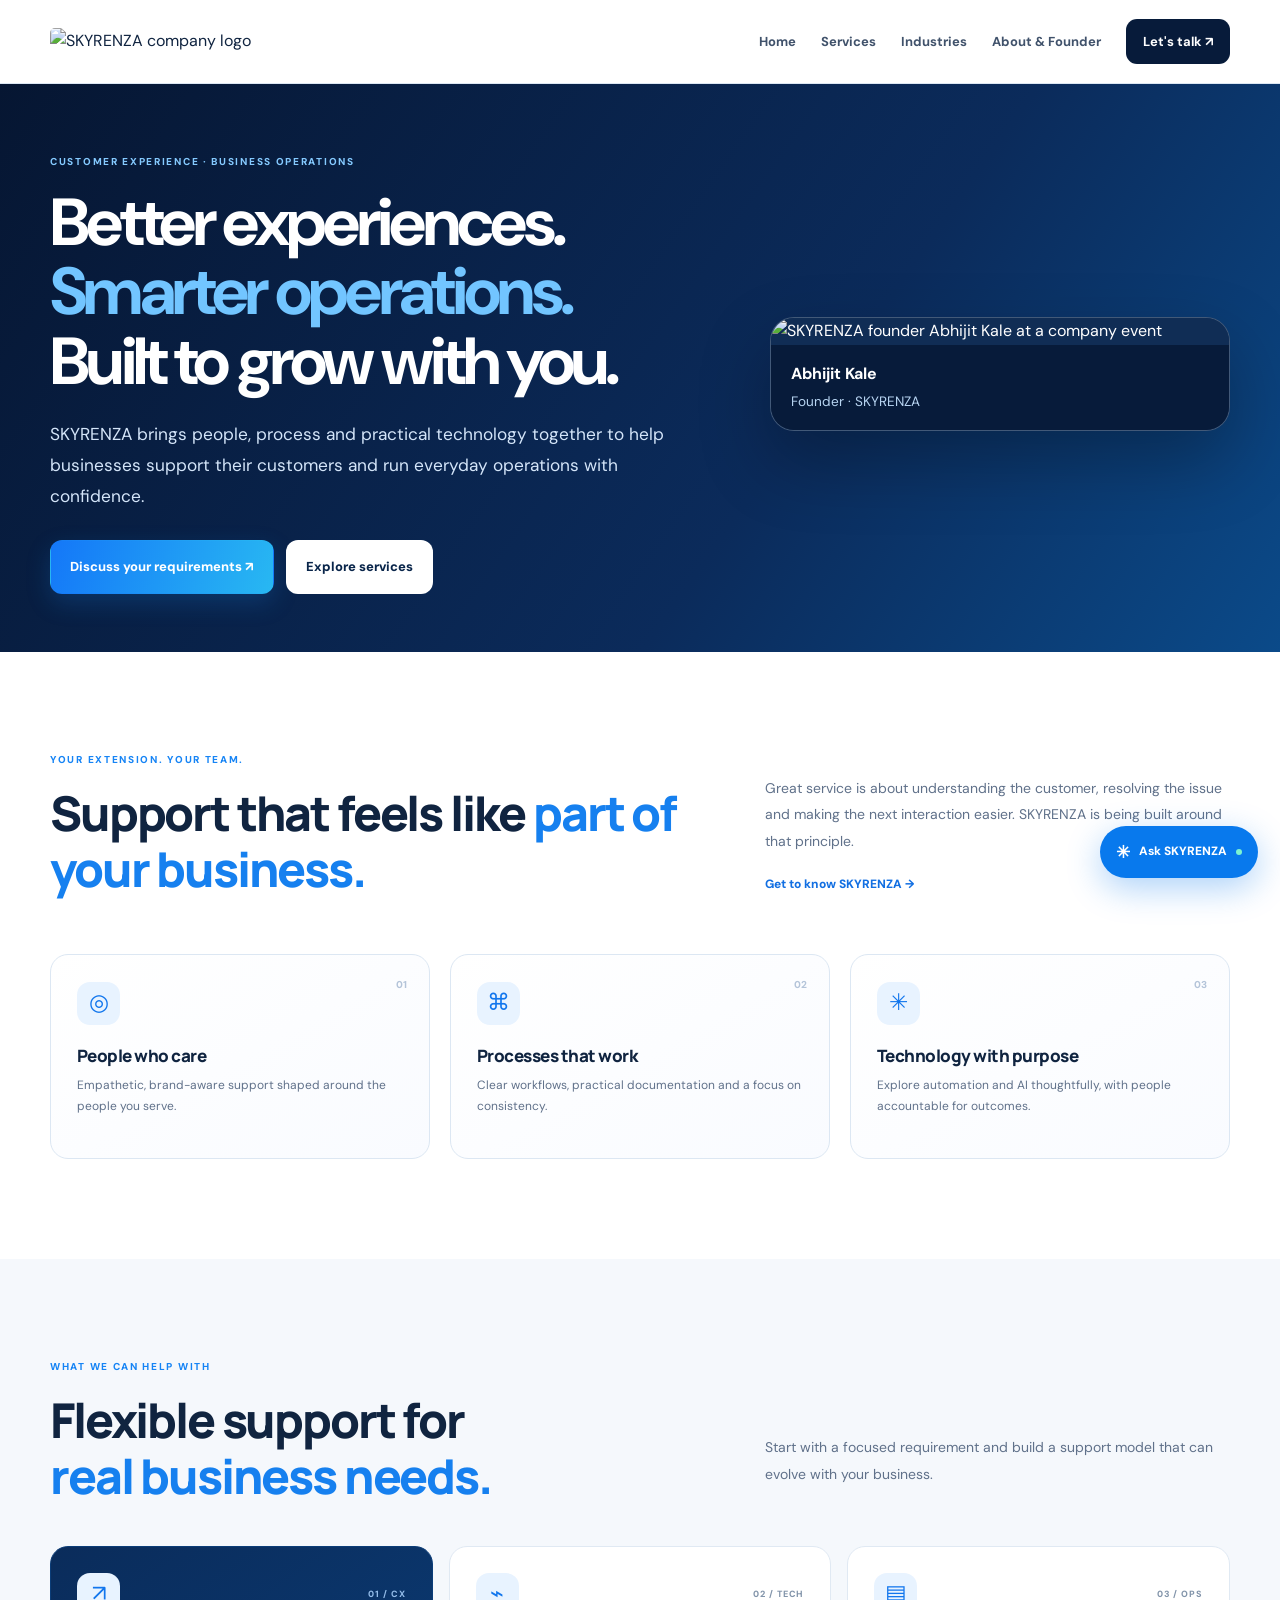
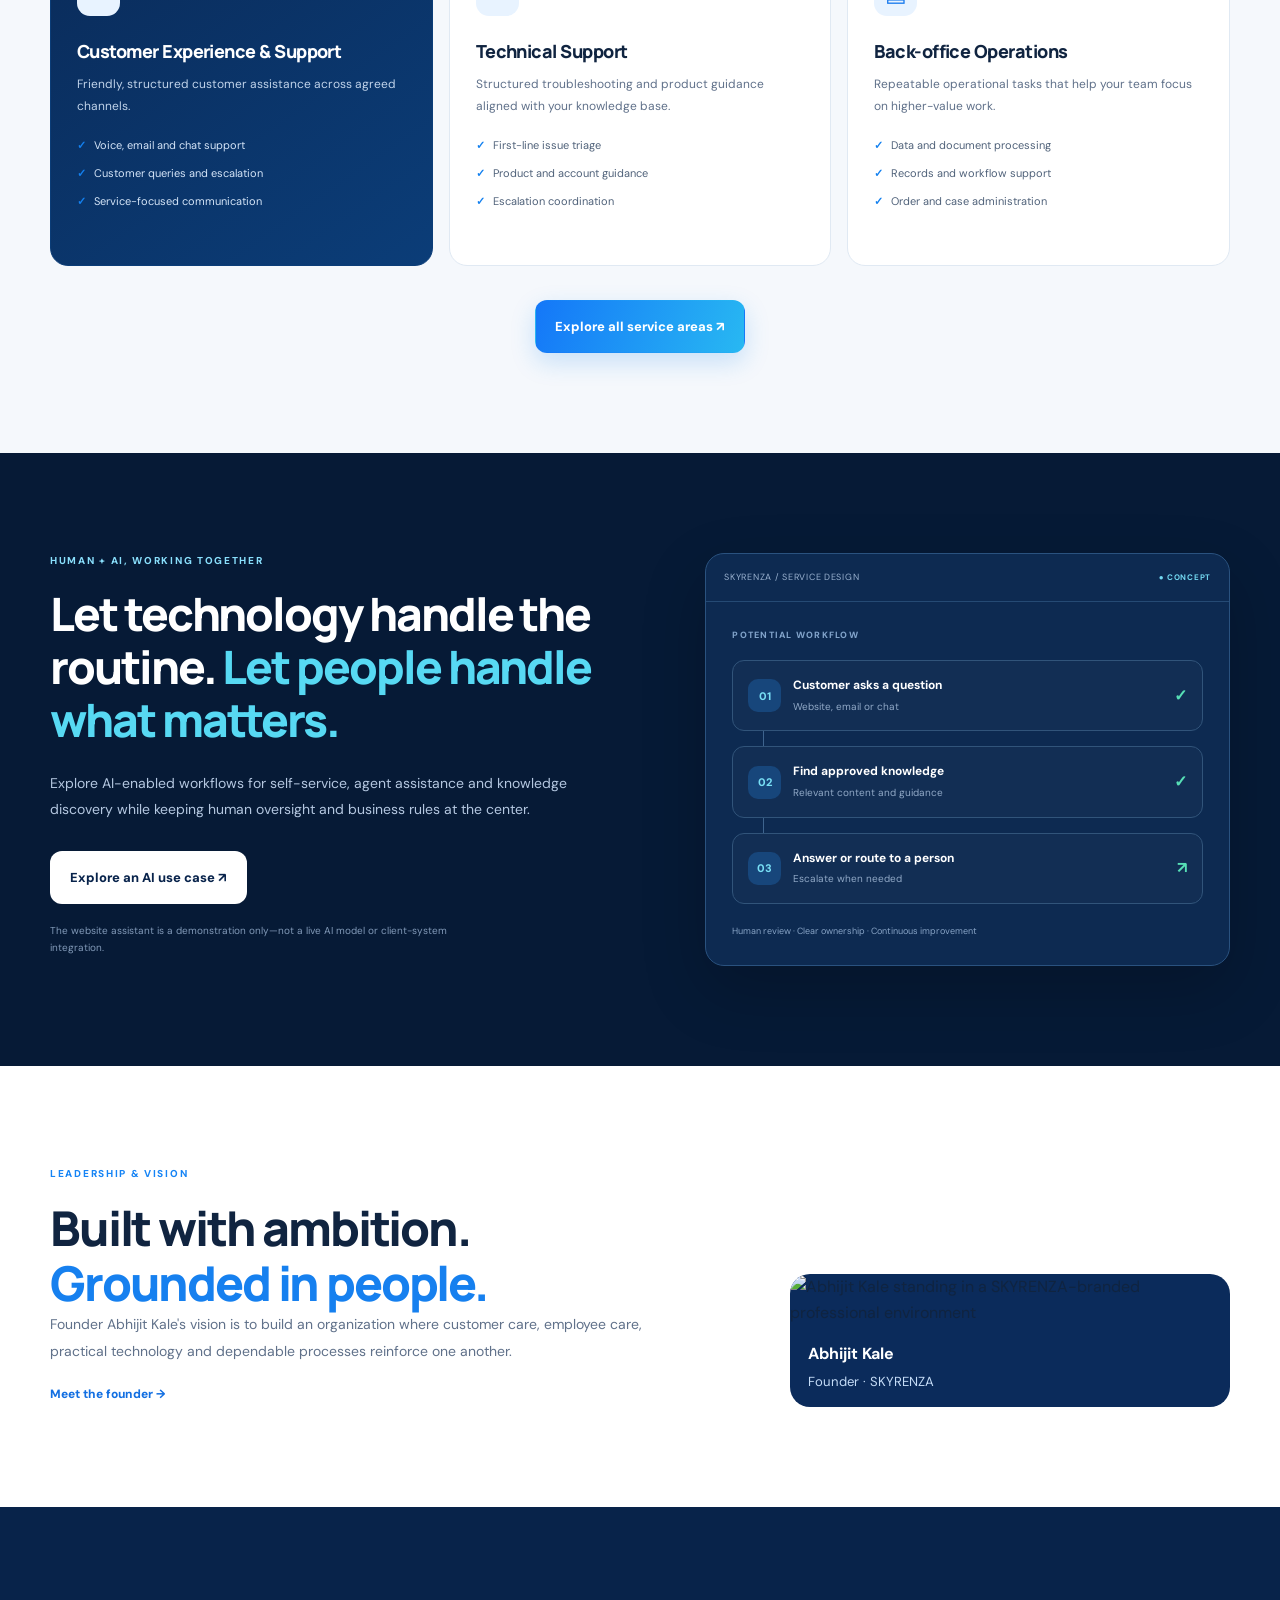
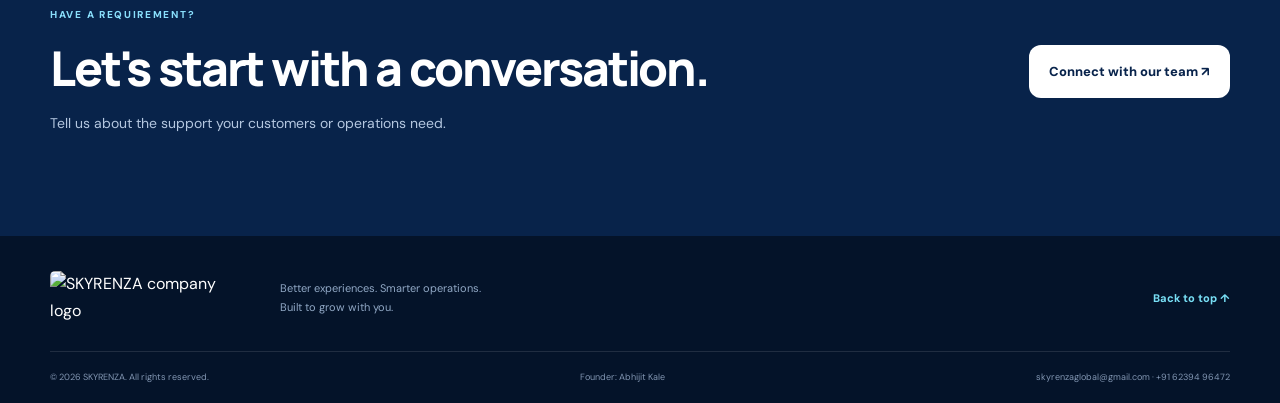
==== commit 8e89fd0b: "Add files via upload" ====
--- a/index.html
+++ b/index.html
@@ -1,120 +1,5 @@
-<!doctype html>
-<html lang="en">
-<head>
-<meta charset="utf-8">
-<meta name="viewport" content="width=device-width, initial-scale=1">
-<title>SKYRENZA | Customer Experience & Business Process Support</title>
-<meta name="description" content="SKYRENZA is an emerging India-based BPO and customer experience partner offering customer care, digital support, back-office operations and scalable business process services.">
-<meta name="theme-color" content="#061b3b">
-<meta property="og:title" content="SKYRENZA | Better support. Stronger customer relationships.">
-<meta property="og:description" content="People-first service, thoughtful processes and practical technology for growing businesses.">
-<meta property="og:image" content="founder-banner.jpg">
-<link rel="icon" href="skyrenza-logo.jpg">
-<link rel="preconnect" href="https://fonts.googleapis.com">
-<link rel="preconnect" href="https://fonts.gstatic.com" crossorigin>
-<link href="https://fonts.googleapis.com/css2?family=DM+Sans:wght@400;500;600;700&family=Manrope:wght@400;500;600;700;800&display=swap" rel="stylesheet">
-<link rel="stylesheet" href="styles.css">
-</head>
-<body>
-<div class="announcement"><span class="pulse"></span> PEOPLE-FIRST SERVICE. TECHNOLOGY-READY DELIVERY. <a href="#contact">Let’s talk <span aria-hidden="true">↗</span></a></div>
-<header class="site-header">
-  <a class="brand" href="#home" aria-label="SKYRENZA home"><img src="skyrenza-logo.jpg" alt="SKYRENZA logo"></a>
-  <button class="menu-toggle" aria-label="Open navigation" aria-expanded="false">☰</button>
-  <nav class="nav">
-    <a href="#services">Services</a><a href="#approach">Our approach</a><a href="#technology">AI & technology</a><a href="#about">About us</a><a href="#founder">Founder</a>
-    <a class="nav-cta" href="#contact">Talk to our team <span>↗</span></a>
-  </nav>
-</header>
-
-<main id="home">
-<section class="hero">
-  <div class="hero-copy">
-    <div class="eyebrow"><span></span> CUSTOMER EXPERIENCE · BUSINESS PROCESS SUPPORT</div>
-    <h1>Make every customer interaction <em>count.</em></h1>
-    <p class="hero-lead">Practical people-powered support, smarter workflows and a customer-first mindset—built to help growing businesses serve better and scale with confidence.</p>
-    <div class="hero-actions"><a class="button button-primary" href="#contact">Discuss your needs <span>↗</span></a><a class="text-link" href="#services">Explore our services <span>↓</span></a></div>
-    <div class="hero-proof"><div class="proof-icon">✦</div><p><strong>Built around your business</strong><br>Flexible support shaped to your goals, channels and workflows.</p></div>
-  </div>
-  <div class="hero-visual">
-    <img class="hero-main-image" src="founder-banner.jpg" alt="SKYRENZA founder and brand banner" fetchpriority="high">
-    <div class="hero-floating"><span class="float-symbol">↗</span><div><strong>People. Process. Progress.</strong><small>A thoughtful approach to customer experience</small></div></div>
-    <div class="visual-glow"></div>
-  </div>
-  <div class="hero-bottomline"><span>INDIA-BASED DELIVERY</span><span>GLOBAL-MINDED SERVICE</span><span>HUMAN + TECHNOLOGY</span></div>
-</section>
-
-<section class="intro section" id="about">
-  <div class="section-label">01 / WHO WE ARE</div>
-  <div class="intro-grid">
-    <h2>More than a service provider.<br><span>A partner in your progress.</span></h2>
-    <div><p>SKYRENZA is an emerging India-based business process outsourcing company focused on customer support, customer experience and operational assistance.</p><p>We believe great service starts with listening, clear processes and people who care. We work to build support solutions that fit each client’s needs today and can adapt as the business grows.</p><a class="under-link" href="#approach">How we work <span>↗</span></a></div>
-  </div>
-</section>
-
-<section class="services section" id="services">
-  <div class="section-heading"><div><div class="section-label">02 / WHAT WE DO</div><h2>Support that moves<br><span>business forward.</span></h2></div><p>Start with the service you need. Build a support model that can grow with you.</p></div>
-  <div class="service-grid">
-    <article class="service-card service-feature"><div class="service-top"><span class="service-number">01</span><span class="service-icon">↗</span></div><h3>Customer care & voice support</h3><p>Professional inbound and outbound voice support designed around your customer journey, service standards and brand tone.</p><div class="tags"><span>Inbound support</span><span>Outbound calling</span><span>Customer care</span></div></article>
-    <article class="service-card"><div class="service-top"><span class="service-number">02</span><span class="service-icon">⌁</span></div><h3>Digital & non-voice support</h3><p>Responsive assistance across email, chat and written customer communication.</p><div class="tags"><span>Email</span><span>Chat</span><span>Case follow-up</span></div></article>
-    <article class="service-card"><div class="service-top"><span class="service-number">03</span><span class="service-icon">▤</span></div><h3>Back-office operations</h3><p>Structured administrative and process support to help keep everyday work accurate and moving.</p><div class="tags"><span>Data entry</span><span>Documentation</span><span>Process support</span></div></article>
-    <article class="service-card"><div class="service-top"><span class="service-number">04</span><span class="service-icon">◎</span></div><h3>Lead generation support</h3><p>Research and lead-management assistance aligned with your target audience and sales process.</p><div class="tags"><span>Prospect research</span><span>Lead management</span></div></article>
-    <article class="service-card"><div class="service-top"><span class="service-number">05</span><span class="service-icon">▦</span></div><h3>Data processing & quality</h3><p>Organized data handling, validation and quality-focused workflow assistance.</p><div class="tags"><span>Data handling</span><span>Quality checks</span></div></article>
-    <article class="service-card service-dark"><div class="service-top"><span class="service-number">06</span><span class="service-icon">✳</span></div><h3>Customer experience operations</h3><p>Help improve the moments that matter through consistent service, thoughtful workflows and feedback-led refinement.</p><a href="#contact" class="card-link">Discuss a solution <span>↗</span></a></article>
-  </div>
-</section>
-
-<section class="approach section" id="approach">
-  <div class="approach-image"><img src="office-lounge.jpg" alt="Modern SKYRENZA-inspired executive office environment" loading="lazy"><div class="image-caption">A considered approach to work and service.</div></div>
-  <div class="approach-copy"><div class="section-label">03 / OUR APPROACH</div><h2>Better people.<br>Clearer processes.<br><span>Better outcomes.</span></h2><p>We start by understanding what your customers need and what your team needs to deliver. Then we shape a practical operating approach with clear expectations and room to improve.</p>
-    <div class="approach-points"><div><span>01</span><p><strong>Listen first</strong><small>Understand your customers, goals and current challenges.</small></p></div><div><span>02</span><p><strong>Build the process</strong><small>Align workflows, communication and quality expectations.</small></p></div><div><span>03</span><p><strong>Improve continuously</strong><small>Use feedback and agreed performance measures to refine delivery.</small></p></div></div>
-  </div>
-</section>
-
-<section class="tech section" id="technology">
-  <div class="tech-copy"><div class="section-label">04 / TECHNOLOGY WITH PURPOSE</div><h2>Human understanding.<br><span>Smarter support.</span></h2><p>AI can help teams find information faster, organize requests and draft responses. SKYRENZA’s technology direction is focused on using digital tools responsibly while keeping people accountable for customer outcomes.</p>
-  <div class="tech-list"><div><span class="check">✓</span><p><strong>AI-assisted knowledge</strong><small>Help teams locate relevant guidance and approved answers.</small></p></div><div><span class="check">✓</span><p><strong>Workflow and ticket support</strong><small>Structure incoming requests and make follow-up easier.</small></p></div><div><span class="check">✓</span><p><strong>Human review and escalation</strong><small>Keep sensitive, complex or uncertain cases with a person.</small></p></div></div>
-  <p class="note">These are areas SKYRENZA can discuss and design with clients. Specific AI integrations and service levels depend on the agreed project scope.</p>
-  </div>
-  <div class="tech-art"><div class="orbit orbit-one"></div><div class="orbit orbit-two"></div><div class="ai-core"><span>AI</span><small>ASSISTED<br>WORKFLOWS</small></div><div class="orbit-tag tag-one">Human review</div><div class="orbit-tag tag-two">Knowledge</div><div class="orbit-tag tag-three">Workflow</div><div class="orbit-tag tag-four">Customer context</div></div>
-</section>
-
-<section class="values section">
-  <div class="section-heading"><div><div class="section-label">05 / WHAT GUIDES US</div><h2>Trust is built in<br><span>the everyday details.</span></h2></div><p>Our commitments are simple: communicate clearly, respect people and keep working toward a better experience.</p></div>
-  <div class="values-grid">
-    <div class="value-card"><span>01</span><h3>Integrity</h3><p>Be clear, honest and accountable in our work.</p></div>
-    <div class="value-card"><span>02</span><h3>Customer care</h3><p>Treat every interaction with patience and respect.</p></div>
-    <div class="value-card"><span>03</span><h3>Collaboration</h3><p>Work as an extension of the client’s team.</p></div>
-    <div class="value-card"><span>04</span><h3>Continuous improvement</h3><p>Learn from feedback and make processes better.</p></div>
-  </div>
-</section>
-
-<section class="founder section" id="founder">
-  <div class="founder-photo-wrap"><img src="founder-office.jpg" alt="Abhijit Kale, Founder of SKYRENZA, in a professional office setting" loading="lazy"><div class="founder-photo-label"><span>SKYRENZA</span><small>Founder & CEO</small></div></div>
-  <div class="founder-copy"><div class="section-label">06 / MEET OUR FOUNDER</div><h2>Abhijit Kale</h2><div class="founder-role">FOUNDER · SKYRENZA</div><blockquote>“My vision for SKYRENZA is to build more than a BPO. I want to create a company where people, technology and customer experience come together to deliver meaningful business value.”</blockquote><p>With a people-first outlook and a long-term ambition to serve international clients, Abhijit is focused on building dependable operations, strong client relationships and a workplace where employees can grow.</p><a class="under-link" href="#contact">Connect with SKYRENZA <span>↗</span></a></div>
-</section>
-
-<section class="gallery section">
-  <div class="section-heading"><div><div class="section-label">07 / OUR BRAND</div><h2>A vision built for<br><span>the long term.</span></h2></div><p>SKYRENZA’s identity reflects our ambition to connect people, processes and customer experience.</p></div>
-  <div class="gallery-grid"><img src="founder-branding.jpg" alt="SKYRENZA founder brand visual" loading="lazy"><img src="office-values.jpg" alt="Professional office interior concept" loading="lazy"><img src="office-reception.jpg" alt="SKYRENZA reception branding concept" loading="lazy"></div>
-</section>
-
-<section class="contact section" id="contact">
-  <div class="contact-panel"><div class="section-label">08 / LET’S START A CONVERSATION</div><h2>What could better<br><span>support look like?</span></h2><p>Tell us about your customers, your current challenges and the support you need. We’ll start with a conversation about fit, scope and next steps.</p>
-    <div class="contact-actions"><a class="button button-light" href="mailto:skyrenzaglobal@gmail.com?subject=SKYRENZA%20Business%20Enquiry">Email our team <span>↗</span></a><a class="contact-phone" href="tel:+916239496472">Call: +91 62394 96472</a></div>
-  </div>
-  <div class="contact-side"><div class="contact-row"><span>BUSINESS ENQUIRIES</span><a href="mailto:skyrenzaglobal@gmail.com">skyrenzaglobal@gmail.com</a></div><div class="contact-row"><span>PHONE</span><a href="tel:+916239496472">+91 62394 96472</a></div><div class="contact-row"><span>DELIVERY PERSPECTIVE</span><p>India-based · International-client focused</p></div><div class="contact-row"><span>WHAT TO INCLUDE</span><p>Service required, channels, expected volumes and preferred start date.</p></div></div>
-</section>
-</main>
-
-<footer class="footer"><a class="footer-brand" href="#home"><img src="skyrenza-logo.jpg" alt="SKYRENZA"></a><p>Customer Experience & Business Process Support</p><div class="footer-links"><a href="#services">Services</a><a href="#founder">Founder</a><a href="#contact">Contact</a><a href="mailto:skyrenzaglobal@gmail.com">Email</a></div><div class="footer-bottom"><span>© <span id="year"></span> SKYRENZA. All rights reserved.</span><span>People · Process · Progress</span></div></footer>
-
-<button class="assistant-launcher" aria-label="Open SKYRENZA website assistant" aria-expanded="false"><span>✳</span><span class="assistant-launcher-text">Ask SKYRENZA</span></button>
-<aside class="assistant-panel" aria-label="SKYRENZA website assistant" hidden>
-  <div class="assistant-head"><div><span class="assistant-mark">✳</span><strong>SKYRENZA guide</strong><small>Website information assistant</small></div><button class="assistant-close" aria-label="Close assistant">×</button></div>
-  <div class="assistant-messages"><div class="assistant-bubble">Hello! I can help you explore SKYRENZA’s services. What would you like to know?</div></div>
-  <div class="quick-questions"><button data-question="services">What services do you offer?</button><button data-question="ai">Do you offer AI support?</button><button data-question="contact">How can I contact SKYRENZA?</button></div>
-  <form class="assistant-form"><input aria-label="Ask a question" placeholder="Ask about our services…" maxlength="300"><button aria-label="Send question">↑</button></form>
-  <div class="assistant-disclaimer">Automated website demo · Not a live AI or staffed support channel.</div>
-</aside>
-<script src="script.js"></script>
-</body></html>+<!doctype html><html lang="en"><head><meta charset="utf-8"><meta name="viewport" content="width=device-width,initial-scale=1"><meta name="theme-color" content="#071b3a"><meta name="description" content="SKYRENZA helps businesses explore customer experience, technical support, back-office operations and practical AI-enabled service design."><meta property="og:title" content="Customer Experience & BPO | SKYRENZA"><meta property="og:description" content="SKYRENZA helps businesses explore customer experience, technical support, back-office operations and practical AI-enabled service design."><title>Customer Experience & BPO | SKYRENZA</title><link rel="icon" href="assets/favicon.svg" type="image/svg+xml"><link rel="preconnect" href="https://fonts.googleapis.com"><link rel="preconnect" href="https://fonts.gstatic.com" crossorigin><link href="https://fonts.googleapis.com/css2?family=DM+Sans:wght@400;500;600;700&family=Manrope:wght@400;500;600;700;800&display=swap" rel="stylesheet"><link rel="stylesheet" href="styles.css"><link rel="stylesheet" href="pages.css"></head><body id="top"><a class="skip" href="#main">Skip to content</a><header class="header"><div class="container navrow"><a class="brand" href="index.html" aria-label="SKYRENZA home"><img class="brandlogo" src="assets/skyrenza-logo.jpg" alt="SKYRENZA company logo"></a><button class="menubtn" aria-label="Open navigation" aria-expanded="false">☰</button><nav class="nav"><a href="index.html">Home</a><a href="services.html">Services</a><a href="industries.html">Industries</a><a href="about.html">About & Founder</a><a class="navcta" href="contact.html">Let's talk ↗</a></nav></div></header><main id="main"><section class="pagehero"><div class="container pageherogrid"><div><p class="kicker light">CUSTOMER EXPERIENCE · BUSINESS OPERATIONS</p><h1>Better experiences.<br><em>Smarter operations.</em><br>Built to grow with you.</h1><p class="lighttext">SKYRENZA brings people, process and practical technology together to help businesses support their customers and run everyday operations with confidence.</p><div class="actions"><a class="btn primary" href="contact.html">Discuss your requirements ↗</a><a class="btn white" href="services.html">Explore services</a></div></div><div class="pageheroimage"><img src="assets/founder-speaking.png" alt="SKYRENZA founder Abhijit Kale at a company event"><div class="pageimagecaption"><b>Abhijit Kale</b><span>Founder · SKYRENZA</span></div></div></div></section><section class="section"><div class="container split"><div><p class="kicker">YOUR EXTENSION. YOUR TEAM.</p><h2>Support that feels like <span>part of your business.</span></h2></div><div><p class="muted">Great service is about understanding the customer, resolving the issue and making the next interaction easier. SKYRENZA is being built around that principle.</p><a class="textlink" href="about.html">Get to know SKYRENZA →</a></div></div><div class="container pillars"><article><span class="num">01</span><div class="icon">◎</div><h3>People who care</h3><p>Empathetic, brand-aware support shaped around the people you serve.</p></article><article><span class="num">02</span><div class="icon">⌘</div><h3>Processes that work</h3><p>Clear workflows, practical documentation and a focus on consistency.</p></article><article><span class="num">03</span><div class="icon">✳</div><h3>Technology with purpose</h3><p>Explore automation and AI thoughtfully, with people accountable for outcomes.</p></article></div></section>
+<section class="section services"><div class="container"><div class="split sectionhead"><div><p class="kicker">WHAT WE CAN HELP WITH</p><h2>Flexible support for<br><span>real business needs.</span></h2></div><p class="muted">Start with a focused requirement and build a support model that can evolve with your business.</p></div><div class="cards"><article class="service featured"><div class="servetop"><span class="icon">↗</span><small>01 / CX</small></div><h3>Customer Experience & Support</h3><p>Friendly, structured customer assistance across agreed channels.</p><ul><li>Voice, email and chat support</li><li>Customer queries and escalation</li><li>Service-focused communication</li></ul></article><article class="service"><div class="servetop"><span class="icon">⌁</span><small>02 / TECH</small></div><h3>Technical Support</h3><p>Structured troubleshooting and product guidance aligned with your knowledge base.</p><ul><li>First-line issue triage</li><li>Product and account guidance</li><li>Escalation coordination</li></ul></article><article class="service"><div class="servetop"><span class="icon">▤</span><small>03 / OPS</small></div><h3>Back-office Operations</h3><p>Repeatable operational tasks that help your team focus on higher-value work.</p><ul><li>Data and document processing</li><li>Records and workflow support</li><li>Order and case administration</li></ul></article></div><div class="centeraction"><a class="btn primary" href="services.html">Explore all service areas ↗</a></div></div></section>
+<section class="section ai"><div class="container aigrid"><div><p class="kicker light">HUMAN + AI, WORKING TOGETHER</p><h2>Let technology handle the routine. <span>Let people handle what matters.</span></h2><p class="lighttext">Explore AI-enabled workflows for self-service, agent assistance and knowledge discovery while keeping human oversight and business rules at the center.</p><a class="btn white" href="contact.html">Explore an AI use case ↗</a><p class="fineprint">The website assistant is a demonstration only—not a live AI model or client-system integration.</p></div><div class="console"><div class="consolehead">SKYRENZA / SERVICE DESIGN <b>● CONCEPT</b></div><div class="consolebody"><small class="label">POTENTIAL WORKFLOW</small><div class="step"><i>01</i><span><b>Customer asks a question</b><small>Website, email or chat</small></span><strong>✓</strong></div><div class="connector"></div><div class="step"><i>02</i><span><b>Find approved knowledge</b><small>Relevant content and guidance</small></span><strong>✓</strong></div><div class="connector"></div><div class="step highlighted"><i>03</i><span><b>Answer or route to a person</b><small>Escalate when needed</small></span><strong>↗</strong></div><p class="consolefoot">Human review · Clear ownership · Continuous improvement</p></div></div></div></section>
+<section class="section"><div class="container split"><div><p class="kicker">LEADERSHIP & VISION</p><h2>Built with ambition.<br><span>Grounded in people.</span></h2><p class="muted">Founder Abhijit Kale's vision is to build an organization where customer care, employee care, practical technology and dependable processes reinforce one another.</p><a class="textlink" href="about.html">Meet the founder →</a></div><div class="homefounder"><img src="assets/founder-standing.png" alt="Abhijit Kale standing in a SKYRENZA-branded professional environment"><p>Abhijit Kale <span>Founder · SKYRENZA</span></p></div></div></section>
+<section class="section contactstrip"><div class="container stripinner"><div><p class="kicker light">HAVE A REQUIREMENT?</p><h2>Let's start with a conversation.</h2><p class="lighttext">Tell us about the support your customers or operations need.</p></div><a class="btn white" href="contact.html">Connect with our team ↗</a></div></section></main><footer class="footer"><div class="container footertop"><a class="brand" href="index.html"><img class="brandlogo" src="assets/skyrenza-logo.jpg" alt="SKYRENZA company logo"></a><p>Better experiences. Smarter operations.<br>Built to grow with you.</p><a href="#top">Back to top ↑</a></div><div class="container footerbottom"><span>© <span id="year"></span> SKYRENZA. All rights reserved.</span><span>Founder: Abhijit Kale</span><span><a href="mailto:skyrenzaglobal@gmail.com">skyrenzaglobal@gmail.com</a> · <a href="tel:+916239496472">+91 62394 96472</a></span></div></footer><button class="chatlauncher" id="chat-launcher" aria-label="Open SKYRENZA website guide" aria-expanded="false"><b>✳</b><span>Ask SKYRENZA</span><i></i></button><section class="chatpanel" id="chat-panel" aria-label="SKYRENZA website guide" hidden><div class="chathead"><span class="chatlogo">S</span><span><b>SKYRENZA Guide</b><small>Website information demo</small></span><button id="chat-close" aria-label="Close chat">×</button></div><div class="messages" id="chat-messages" aria-live="polite"><div class="bubble bot">Hello! I can explain SKYRENZA's listed services, industries, AI approach or contact options. What would you like to know?</div></div><div class="quick"><button data-question="What services does SKYRENZA offer?">Our services</button><button data-question="How does your AI support work?">AI support</button><button data-question="How do I contact SKYRENZA?">Contact details</button></div><form class="chatform" id="chat-form"><input id="chat-input" aria-label="Ask a question" placeholder="Ask a question…" autocomplete="off" required><button type="submit" aria-label="Send question">↑</button></form><p class="chatnote">Informational demo · Not connected to a live AI model.</p></section><script src="script.js"></script></body></html>
--- a/styles.css
+++ b/styles.css
@@ -1,4 +1,11 @@
-*{box-sizing:border-box} :root{--navy:#061b3b;--navy2:#0b2b58;--blue:#0879e8;--cyan:#36d4f5;--ink:#10213b;--muted:#63728a;--paper:#f5f8fc;--line:#dfe7f1;--white:#fff}html{scroll-behavior:smooth;scroll-padding-top:92px}body{margin:0;font-family:"DM Sans",Arial,sans-serif;color:var(--ink);background:#fff;line-height:1.65}h1,h2,h3,strong{font-family:Manrope,"DM Sans",sans-serif}h1,h2,h3,p{margin-top:0}h1{font-size:clamp(2.8rem,5.5vw,5.6rem);line-height:1.03;letter-spacing:-.065em;font-weight:800;margin:25px 0}h2{font-size:clamp(2.2rem,4vw,4rem);line-height:1.12;letter-spacing:-.055em;margin:18px 0 22px}h2 span,h1 em{color:var(--blue);font-style:normal}p{color:var(--muted)}a{color:inherit;text-decoration:none}.announcement{height:36px;background:#04152e;color:#b9d6f4;display:flex;align-items:center;justify-content:center;gap:9px;font-size:10px;letter-spacing:.15em;font-weight:700}.announcement a{color:#fff;margin-left:14px}.pulse{height:6px;width:6px;border-radius:50%;background:#4bdcff;box-shadow:0 0 12px #4bdcff}.site-header{height:88px;padding:0 clamp(20px,6vw,90px);display:flex;align-items:center;justify-content:space-between;gap:30px;background:#fff;position:sticky;top:0;z-index:20;border-bottom:1px solid #eef2f7}.brand img{display:block;width:220px;height:47px;object-fit:contain;object-position:left center}.nav{display:flex;align-items:center;gap:clamp(15px,2.4vw,36px);font-size:13px;font-weight:700}.nav>a:not(.nav-cta){color:#34435a}.nav>a:hover,.under-link:hover{color:var(--blue)}.nav-cta{background:var(--navy);color:white;padding:13px 17px;border-radius:4px}.nav-cta span,.button span{margin-left:15px}.menu-toggle{display:none;background:none;border:0;font-size:25px;color:var(--navy)}.hero{position:relative;display:grid;grid-template-columns:1.04fr .96fr;align-items:center;gap:4vw;padding:76px clamp(24px,7vw,112px) 85px;background:radial-gradient(ellipse at 86% 25%,#eaf5ff 0%,transparent 36%),linear-gradient(135deg,#fff 40%,#f3f8ff 100%);overflow:hidden}.hero-copy{max-width:700px;position:relative;z-index:2}.eyebrow,.section-label{font-size:11px;font-weight:700;letter-spacing:.16em;color:#497093}.eyebrow{display:flex;align-items:center;gap:11px}.eyebrow span{height:2px;width:28px;background:var(--blue)}.hero-lead{font-size:17px;max-width:590px;line-height:1.8}.hero-actions{display:flex;align-items:center;gap:27px;margin:30px 0 44px}.button{display:inline-flex;align-items:center;justify-content:center;padding:16px 21px;font-weight:700;font-size:13px;border-radius:4px;transition:transform .2s,background .2s}.button:hover{transform:translateY(-2px)}.button-primary{background:var(--blue);color:white;box-shadow:0 9px 22px #0879e82c}.text-link,.under-link{font-weight:700;font-size:13px;color:var(--navy)}.text-link span,.under-link span{color:var(--blue);margin-left:8px}.hero-proof{display:flex;gap:14px;align-items:center;border-top:1px solid var(--line);padding-top:21px;max-width:450px}.proof-icon{width:40px;height:40px;display:grid;place-items:center;border-radius:50%;background:#e2f3ff;color:var(--blue);font-size:22px}.hero-proof p{font-size:12px;line-height:1.55;margin:0}.hero-proof strong{font-size:13px;color:var(--ink)}.hero-visual{position:relative;min-width:0}.hero-main-image{width:100%;height:500px;object-fit:cover;object-position:center;border-radius:7px;position:relative;z-index:1;box-shadow:0 30px 70px #0a2e5a24}.hero-floating{position:absolute;z-index:2;left:-35px;bottom:38px;background:#fff;box-shadow:0 14px 45px #122b4a20;padding:17px 20px;display:flex;gap:13px;align-items:center;max-width:300px;border:1px solid #edf1f6;border-radius:5px}.float-symbol{background:#e6f5ff;color:var(--blue);height:36px;width:36px;display:grid;place-items:center;border-radius:4px;font-size:20px}.hero-floating strong{font-size:12px;display:block}.hero-floating small{font-size:10px;color:var(--muted);display:block;margin-top:4px}.hero-bottomline{position:absolute;bottom:0;left:0;right:0;border-top:1px solid #e4ebf4;padding:17px clamp(24px,7vw,112px);display:flex;justify-content:space-between;font-size:9px;letter-spacing:.16em;font-weight:700;color:#74849b}.section{padding:100px clamp(24px,8vw,125px)}.intro{padding-top:116px;padding-bottom:112px}.intro-grid{display:grid;grid-template-columns:1.1fr .9fr;gap:8vw;margin-top:25px}.intro-grid h2{margin-top:0}.intro-grid p{font-size:15px}.intro-grid .under-link{display:inline-block;margin-top:7px}.services{background:var(--paper)}.section-heading{display:flex;align-items:end;justify-content:space-between;gap:40px;margin-bottom:40px}.section-heading h2{margin-bottom:0}.section-heading>p{max-width:370px;font-size:14px;margin-bottom:6px}.service-grid{display:grid;grid-template-columns:repeat(3,1fr);gap:14px}.service-card{background:white;padding:26px 26px 28px;border:1px solid #e5ebf4;min-height:285px;display:flex;flex-direction:column;transition:transform .2s,box-shadow .2s}.service-card:hover{transform:translateY(-4px);box-shadow:0 14px 30px #09234c0b}.service-feature{border-top:3px solid var(--blue)}.service-top{display:flex;justify-content:space-between;align-items:center;margin-bottom:24px}.service-number{font-size:11px;letter-spacing:.12em;color:#8190a5;font-weight:700}.service-icon{font-size:25px;color:var(--blue)}.service-card h3{font-size:18px;line-height:1.35;margin-bottom:10px;letter-spacing:-.03em}.service-card p{font-size:13px;line-height:1.7;margin-bottom:18px}.tags{display:flex;gap:6px;flex-wrap:wrap;margin-top:auto}.tags span{background:#f0f5fa;border-radius:2px;padding:4px 7px;font-size:9px;color:#52637a}.service-dark{background:var(--navy);color:#fff;border-color:var(--navy)}.service-dark .service-number,.service-dark p{color:#b7c8df}.service-dark h3{color:white}.service-dark .tags span{background:#18385f;color:#d3e5fb}.card-link{margin-top:auto;font-size:12px;font-weight:700;color:#8cdcff}.card-link span{margin-left:8px}.approach{display:grid;grid-template-columns:.9fr 1.1fr;gap:8vw;align-items:center}.approach-image{position:relative}.approach-image img{width:100%;height:570px;object-fit:cover;border-radius:4px}.image-caption{position:absolute;bottom:20px;left:20px;background:#061b3be8;color:#fff;padding:12px 15px;font-size:11px}.approach-copy h2{margin-top:19px}.approach-copy>p{font-size:14px;max-width:570px}.approach-points{margin-top:28px}.approach-points>div{display:flex;gap:17px;border-top:1px solid var(--line);padding:17px 0}.approach-points>div>span{font-size:11px;color:var(--blue);font-weight:700;padding-top:3px}.approach-points p{margin:0}.approach-points strong,.tech-list strong{display:block;font-size:13px;color:var(--ink)}.approach-points small,.tech-list small{display:block;font-size:12px;color:var(--muted);margin-top:3px}.tech{background:var(--navy);color:white;display:grid;grid-template-columns:1fr 1fr;gap:6vw;align-items:center;overflow:hidden}.tech .section-label{color:#8cb7e8}.tech h2{color:#fff}.tech h2 span{color:#43cfff}.tech-copy>p{color:#b6c8df;font-size:14px}.tech-list{margin:25px 0}.tech-list>div{display:flex;gap:14px;padding:12px 0;border-bottom:1px solid #284467}.check{display:grid;place-items:center;flex:0 0 25px;height:25px;border-radius:50%;background:#133e6d;color:#55d5ff;font-size:13px}.tech-list strong{color:#fff}.tech-list small{color:#a9bed8}.note{font-size:10px!important;color:#8ca6c5!important}.tech-art{height:420px;position:relative;display:grid;place-items:center}.orbit{position:absolute;border:1px solid #1e5584;border-radius:50%;transform:rotate(-25deg)}.orbit-one{width:360px;height:360px}.orbit-two{width:260px;height:420px;transform:rotate(55deg)}.ai-core{width:145px;height:145px;border-radius:50%;background:radial-gradient(circle at 30% 25%,#43d7ff,#0865c7 50%,#05234c 80%);box-shadow:0 0 65px #0089ff5c,inset 0 0 22px #8de7ff8a;display:flex;flex-direction:column;align-items:center;justify-content:center;z-index:1;border:1px solid #52cfff}.ai-core span{font-family:Manrope;font-size:40px;font-weight:800;line-height:1}.ai-core small{font-size:8px;letter-spacing:.18em;text-align:center;margin-top:8px}.orbit-tag{position:absolute;background:#102e52;border:1px solid #27547f;color:#cdeaff;padding:10px 13px;border-radius:3px;font-size:10px;z-index:2}.tag-one{top:45px;left:17%}.tag-two{top:95px;right:5%}.tag-three{bottom:65px;left:11%}.tag-four{bottom:38px;right:5%}.values{background:#f7f9fc}.values-grid{display:grid;grid-template-columns:repeat(4,1fr);gap:12px}.value-card{background:white;border:1px solid #e3eaf2;padding:25px 22px;min-height:180px}.value-card span{font-size:10px;color:var(--blue);font-weight:700}.value-card h3{font-size:16px;margin:22px 0 8px}.value-card p{font-size:12px;margin:0}.founder{display:grid;grid-template-columns:.92fr 1.08fr;gap:8vw;align-items:center}.founder-photo-wrap{position:relative}.founder-photo-wrap>img{width:100%;height:570px;object-fit:cover;object-position:center 35%;border-radius:4px}.founder-photo-label{position:absolute;bottom:18px;left:18px;background:#061b3bea;color:white;padding:12px 16px;display:flex;flex-direction:column}.founder-photo-label span{font-family:Manrope;font-weight:800;letter-spacing:.1em;font-size:12px}.founder-photo-label small{color:#8cdcff;font-size:10px}.founder-copy h2{margin-bottom:8px}.founder-role{font-size:10px;font-weight:700;letter-spacing:.18em;color:var(--blue);margin-bottom:28px}.founder-copy blockquote{border-left:3px solid var(--blue);padding:3px 0 3px 22px;margin:0 0 22px;font-family:Manrope;font-size:clamp(17px,2vw,23px);font-weight:600;line-height:1.55;color:#1a2e49;letter-spacing:-.025em}.founder-copy>p{font-size:14px;margin-bottom:25px}.gallery{background:var(--paper)}.gallery-grid{display:grid;grid-template-columns:1.1fr .9fr .9fr;gap:13px}.gallery-grid img{width:100%;height:310px;object-fit:cover;border-radius:3px}.contact{display:grid;grid-template-columns:1.1fr .9fr;gap:7vw;align-items:center}.contact-panel{background:var(--navy);color:white;padding:clamp(30px,5vw,65px);position:relative;overflow:hidden}.contact-panel:after{content:"";position:absolute;width:300px;height:300px;border:1px solid #194b7a;border-radius:50%;right:-150px;bottom:-170px;box-shadow:0 0 0 40px #102e52,0 0 0 80px #0c2545}.contact-panel .section-label{color:#8cb7e8}.contact-panel h2{color:white;position:relative;z-index:1}.contact-panel h2 span{color:#47d3ff}.contact-panel>p{color:#b9cce3;font-size:14px;max-width:460px;position:relative;z-index:1}.contact-actions{display:flex;flex-wrap:wrap;gap:20px;align-items:center;margin-top:30px;position:relative;z-index:2}.button-light{background:white;color:var(--navy)}.contact-phone{font-size:12px;font-weight:700;color:#d2e7ff}.contact-side{padding:5px 0}.contact-row{padding:19px 0;border-bottom:1px solid var(--line)}.contact-row span{font-size:9px;letter-spacing:.16em;font-weight:700;color:#7890aa;display:block;margin-bottom:7px}.contact-row a{font-size:14px;font-weight:700;color:var(--navy)}.contact-row p{font-size:13px;margin:0}.footer{background:#04152e;color:#fff;padding:45px clamp(24px,8vw,125px) 20px}.footer-brand img{width:190px;height:45px;object-fit:contain;object-position:left center;filter:brightness(0) invert(1)}.footer>p{font-size:12px;color:#9cb1cb;margin:10px 0 25px}.footer-links{display:flex;gap:22px;flex-wrap:wrap;font-size:11px;color:#c1d0e4;padding-bottom:27px;border-bottom:1px solid #203551}.footer-bottom{display:flex;justify-content:space-between;gap:20px;padding-top:18px;color:#7e95b2;font-size:10px}.assistant-launcher{position:fixed;right:22px;bottom:22px;z-index:30;background:#0879e8;color:white;border:0;border-radius:50px;box-shadow:0 9px 28px #0879e84c;padding:12px 17px;display:flex;align-items:center;gap:9px;font:700 12px "DM Sans";cursor:pointer}.assistant-launcher>span:first-child{font-size:20px}.assistant-panel{position:fixed;right:22px;bottom:83px;width:min(365px,calc(100vw - 28px));height:470px;max-height:calc(100vh - 120px);z-index:31;background:white;box-shadow:0 20px 70px #001c3b30;border:1px solid #dce7f2;border-radius:10px;overflow:hidden;display:flex;flex-direction:column}.assistant-panel[hidden]{display:none}.assistant-head{background:var(--navy);color:white;padding:16px;display:flex;justify-content:space-between;align-items:center}.assistant-head>div{display:grid;grid-template-columns:35px auto;column-gap:9px;align-items:center}.assistant-mark{grid-row:span 2;width:32px;height:32px;display:grid;place-items:center;background:#0879e8;border-radius:50%;font-size:19px}.assistant-head strong{font-size:12px}.assistant-head small{font-size:10px;color:#9fb8d7}.assistant-close{border:0;background:transparent;color:white;font-size:25px;cursor:pointer}.assistant-messages{padding:15px;overflow:auto;flex:1;background:#f7faff}.assistant-bubble{background:white;border:1px solid #e2eaf4;padding:12px;border-radius:3px 12px 12px 12px;font-size:12px;color:#34455b;max-width:94%;margin-bottom:9px}.assistant-bubble.user{margin-left:auto;background:#e5f3ff;border-color:#d3eaff}.quick-questions{padding:0 12px 9px;display:flex;gap:6px;flex-wrap:wrap}.quick-questions button{border:1px solid #cfe1f4;background:white;color:#1e5e9c;border-radius:20px;padding:7px 9px;font-size:10px;cursor:pointer}.assistant-form{display:flex;padding:10px;border-top:1px solid #e3eaf2;gap:8px}.assistant-form input{flex:1;min-width:0;border:1px solid #dce5ef;padding:11px;border-radius:4px;font:12px "DM Sans"}.assistant-form button{width:38px;border:0;background:var(--blue);color:white;border-radius:4px;font-size:19px}.assistant-disclaimer{text-align:center;padding:0 8px 10px;color:#8a9bb0;font-size:9px}
-@media(max-width:1000px){.nav{gap:13px}.nav a{font-size:11px}.brand img{width:175px}.hero{padding-top:60px}.hero-main-image{height:420px}.section{padding:80px 5vw}.service-grid{grid-template-columns:repeat(2,1fr)}.approach,.founder{gap:5vw}.approach-image img,.founder-photo-wrap>img{height:490px}.values-grid{grid-template-columns:repeat(2,1fr)}.tech-art{transform:scale(.88)}}
-@media(max-width:760px){.announcement{font-size:8px;letter-spacing:.08em}.site-header{height:72px;padding:0 20px}.brand img{width:175px;height:42px}.menu-toggle{display:block}.nav{display:none;position:absolute;top:71px;left:0;right:0;background:white;padding:18px 22px 24px;box-shadow:0 14px 20px #061b3b13;flex-direction:column;align-items:stretch;gap:0}.nav.open{display:flex}.nav>a{padding:12px 0;font-size:13px!important}.nav .nav-cta{padding:13px 16px;margin-top:8px;text-align:center}.hero{display:flex;flex-direction:column;align-items:stretch;padding:54px 23px 75px;gap:42px}.hero h1{font-size:clamp(2.8rem,13vw,4.6rem)}.hero-lead{font-size:15px}.hero-actions{gap:17px;flex-wrap:wrap;margin-bottom:30px}.hero-main-image{height:360px}.hero-floating{left:10px;bottom:18px;max-width:270px;padding:12px}.hero-bottomline{padding:13px 20px;gap:10px;font-size:7px;letter-spacing:.07em}.section{padding:68px 23px}.intro-grid,.approach,.tech,.founder,.contact{grid-template-columns:1fr;gap:35px}.intro-grid{gap:20px}.section-heading{align-items:flex-start;flex-direction:column;gap:16px}.section-heading>p{margin:0}.service-grid{grid-template-columns:1fr}.service-card{min-height:240px}.approach-image img,.founder-photo-wrap>img{height:420px}.tech-art{height:350px;transform:none;margin-top:-15px}.orbit-one{width:280px;height:280px}.orbit-two{height:330px;width:215px}.tag-one{left:1%;top:35px}.tag-two{right:0;top:72px}.tag-three{left:0;bottom:45px}.tag-four{right:0;bottom:28px}.values-grid{grid-template-columns:1fr 1fr}.value-card{padding:18px 15px;min-height:170px}.gallery-grid{grid-template-columns:1fr 1fr}.gallery-grid img{height:210px}.gallery-grid img:first-child{grid-column:span 2;height:250px}.contact-panel{padding:32px 23px}.contact-actions{align-items:flex-start;flex-direction:column;gap:15px}.footer{padding:36px 23px 18px}.footer-bottom{flex-direction:column;gap:7px}.assistant-launcher{right:14px;bottom:14px}.assistant-panel{right:14px;bottom:72px}}
-@media(max-width:390px){.values-grid,.gallery-grid{grid-template-columns:1fr}.gallery-grid img:first-child{grid-column:auto;height:230px}.gallery-grid img{height:220px}.hero-bottomline{font-size:6px}.text-link{font-size:12px}}
+ :root{--navy:#071b3a;--navy2:#0b2b59;--blue:#1678ed;--cyan:#48d8f2;--ink:#102440;--muted:#60718a;--line:#dce7f3}*{box-sizing:border-box}html{scroll-behavior:smooth;scroll-padding-top:90px}body{margin:0;color:var(--ink);font-family:"DM Sans",sans-serif;background:#fff;line-height:1.65}img{display:block;max-width:100%;height:auto}a{color:inherit;text-decoration:none}button,input,select,textarea{font:inherit}.container{width:min(1180px,calc(100% - 44px));margin:auto}.skip{position:absolute;left:-999px;top:10px}.skip:focus{left:10px;z-index:999;background:#fff;padding:10px}.header{height:84px;position:sticky;top:0;z-index:100;background:#fffffff2;backdrop-filter:blur(16px);border-bottom:1px solid #dce7f3}.navrow{height:100%;display:flex;align-items:center;justify-content:space-between;gap:25px}.brand{display:flex;align-items:center;gap:10px;min-width:max-content}.logo{width:43px;height:43px;border-radius:14px;background:linear-gradient(145deg,#0788ff,#071b3a 75%);display:grid;place-items:center;position:relative;color:#fff;font:800 29px Manrope,sans-serif;box-shadow:0 7px 18px #1678ed33}.logo:before{content:"";position:absolute;width:39px;height:8px;background:#ff334e;transform:rotate(-37deg);top:19px;left:3px;border-radius:8px}.logo span{position:absolute;width:14px;height:14px;border:1px solid #8ae8ff;border-radius:50%;top:5px;right:7px}.word{font:800 20px/1.1 Manrope,sans-serif;letter-spacing:.04em;color:var(--navy)}.red{color:#ef3454}.word small{display:block;font:700 8px "DM Sans",sans-serif;letter-spacing:.13em;color:#718198;margin-top:4px}.nav{display:flex;align-items:center;gap:25px;font-size:13px;font-weight:700;color:#40526b}.nav>a:not(.navcta):hover,.textlink:hover{color:var(--blue)}.navcta{background:var(--navy);color:white;padding:12px 17px;border-radius:11px}.menubtn{display:none}
+.hero{background:radial-gradient(ellipse at 80% 15%,#164f95 0%,transparent 45%),linear-gradient(120deg,#06172f,#0a2851 65%,#081d3d);color:white;position:relative;overflow:hidden;padding:70px 0 28px}.hero:after{content:"";position:absolute;inset:0;background-image:linear-gradient(#ffffff06 1px,transparent 1px),linear-gradient(90deg,#ffffff06 1px,transparent 1px);background-size:52px 52px;pointer-events:none}.herogrid{position:relative;z-index:1;display:grid;grid-template-columns:1.03fr .97fr;gap:54px;align-items:center}.herocopy{padding:25px 0 30px}.eyebrow,.kicker{font-size:10px;font-weight:800;letter-spacing:.17em;color:#1684f5;margin:0 0 20px}.eyebrow{color:#9ddffb}.hero h1{font:800 clamp(40px,5.2vw,66px)/1.09 Manrope,sans-serif;letter-spacing:-.055em;margin:0 0 24px}.hero h1 em{font-style:normal;color:#57d9f3}.lead{max-width:530px;color:#c0d0e7;font-size:16px;line-height:1.8;margin-bottom:30px}.actions{display:flex;gap:12px;flex-wrap:wrap}.btn{display:inline-flex;align-items:center;justify-content:center;gap:12px;padding:15px 19px;border-radius:12px;font-size:13px;font-weight:800;border:1px solid transparent;transition:transform .2s,box-shadow .2s}.btn:hover{transform:translateY(-2px);box-shadow:0 12px 30px #0002}.primary{background:linear-gradient(110deg,#1477f8,#28b8f2);color:white;box-shadow:0 9px 25px #1685ee35}.ghost{color:#dceaff;border-color:#496180;background:#ffffff08}.white{background:#fff;color:#08234b}.promise{display:flex;align-items:center;gap:12px;margin-top:38px}.promiseicon{width:37px;height:37px;display:grid;place-items:center;border:1px solid #51c9f6;border-radius:12px;color:#61d8f5;font-weight:800}.promise b,.promise small{display:block}.promise b{font-size:12px}.promise small{font-size:11px;color:#8ea5c2;margin-top:2px}.heroimage{position:relative;min-width:0}.heroimage>img{width:100%;height:auto;max-height:570px;object-fit:contain;object-position:center;border-radius:24px;border:1px solid #ffffff2a;box-shadow:0 24px 75px #0004;background:#0c2850}.imgcaption{position:absolute;left:18px;right:18px;bottom:18px;display:flex;align-items:center;gap:11px;padding:14px 16px;background:#071b3ad9;backdrop-filter:blur(15px);border:1px solid #ffffff30;border-radius:14px}.online{width:9px;height:9px;border-radius:50%;background:#50e0bb;box-shadow:0 0 0 5px #50e0bb20}.imgcaption b,.imgcaption small{display:block}.imgcaption b{font-size:13px}.imgcaption small{font-size:10px;color:#aec3de}.arrow{margin-left:auto;color:var(--cyan);font-size:20px}.floatcard{position:absolute;right:-23px;top:45px;display:flex;align-items:center;gap:10px;background:#fff;color:var(--navy);padding:13px 16px;border-radius:13px;box-shadow:0 24px 70px #071b3a22;font-size:22px;color:#087cf5}.floatcard span{color:var(--navy)}.floatcard b,.floatcard small{display:block}.floatcard b{font-size:11px}.floatcard small{font-size:9px;color:#718198}.herobottom{position:relative;z-index:1;display:flex;align-items:center;gap:18px;color:#91a8c5;font-size:9px;font-weight:800;letter-spacing:.13em;margin-top:48px}.herobottom i{height:1px;background:#ffffff25;flex:1}.section{padding:100px 0}.split{display:grid;grid-template-columns:1fr .72fr;gap:70px;align-items:end}.kicker{margin-bottom:17px}.light{color:#89dffc}.split h2,.section h2,.office h2{font:800 clamp(32px,4vw,48px)/1.16 Manrope,sans-serif;letter-spacing:-.045em;margin:0}.split h2 span,.section h2 span{color:#1680ef}.muted{color:var(--muted);font-size:14px;line-height:1.9;margin:0 0 16px}.textlink{font-size:12px;font-weight:800;color:#126fe2}.pillars{display:grid;grid-template-columns:repeat(3,1fr);gap:20px;margin-top:57px}.pillars article{position:relative;padding:27px 26px;border:1px solid var(--line);border-radius:18px;min-height:205px;background:linear-gradient(150deg,#fff,#f9fbff)}.num{position:absolute;right:22px;top:22px;color:#b4c4d9;font-size:10px;font-weight:800}.icon{width:43px;height:43px;border-radius:13px;background:#e8f3ff;color:#1276ed;display:grid;place-items:center;font-size:23px;margin-bottom:20px}.pillars h3,.service h3,.industries h3,.processgrid h3{font:800 17px/1.3 Manrope,sans-serif;letter-spacing:-.03em;margin:0 0 8px}.pillars p,.service p,.industries p,.processgrid p{font-size:12px;line-height:1.8;color:var(--muted);margin:0}.services,.process{background:#f5f8fc}.sectionhead{margin-bottom:42px}.cards{display:grid;grid-template-columns:repeat(3,1fr);gap:16px}.service{padding:26px;border-radius:18px;border:1px solid #e0e9f3;background:white;display:flex;flex-direction:column;min-height:315px;transition:transform .25s,box-shadow .25s}.service:hover{transform:translateY(-4px);box-shadow:0 16px 40px #0b2b5910}.featured{background:linear-gradient(145deg,#0a2c5b,#0b3d78);color:white;border-color:#0b3d78}.ai-card{background:linear-gradient(145deg,#eafaff,#fff);border-color:#bceefa}.servetop{display:flex;align-items:center;justify-content:space-between;margin-bottom:24px}.servetop .icon{margin:0}.servetop small{font-size:9px;letter-spacing:.1em;font-weight:800;color:#8294aa}.featured .servetop small{color:#93bce9}.service h3{font-size:18px;margin-bottom:11px}.service p{margin-bottom:14px}.featured p{color:#c0d3ea}.service ul{list-style:none;padding:0;margin:0 0 23px}.service li{font-size:11px;color:#50627a;padding:5px 0 5px 17px;position:relative}.featured li{color:#d5e5f8}.service li:before{content:"✓";position:absolute;left:0;color:#1380ef;font-weight:800}.service>a{margin-top:auto;border-top:1px solid #e5edf6;padding-top:15px;display:flex;justify-content:space-between;font-size:11px;font-weight:800;color:#126fe2}.featured>a{border-color:#ffffff26;color:#79e2f7}.note{font-size:10px;color:#7a8ba0;margin:19px 0 0}.ai{background:#061a36;color:#fff;position:relative;overflow:hidden}.aigrid{display:grid;grid-template-columns:1fr .92fr;gap:85px;align-items:center}.ai h2{font-size:clamp(32px,3.7vw,46px);margin-bottom:23px}.ai h2 span{color:#57d9f3}.lighttext{font-size:14px;color:#b4c7e0;line-height:1.9;margin-bottom:28px;max-width:530px}.fineprint{font-size:10px;line-height:1.7;color:#829ab8;margin-top:18px;max-width:420px}.console{background:#0d2a51;border:1px solid #2a527f;border-radius:19px;overflow:hidden;box-shadow:0 24px 65px #0003}.consolehead{display:flex;align-items:center;gap:12px;padding:16px 18px;border-bottom:1px solid #254a74;font-size:9px;letter-spacing:.08em;color:#9ab2d0}.consolehead>b{margin-left:auto;font-size:8px;color:#73d9f2}.consolebody{padding:26px}.label{font-size:9px;font-weight:800;letter-spacing:.14em;color:#82a4cb;display:block;margin-bottom:17px}.step{display:flex;align-items:center;gap:12px;padding:15px;border:1px solid #31547a;border-radius:12px;background:#ffffff05}.step>i{width:33px;height:33px;border-radius:10px;background:#17467b;color:#78dff5;display:grid;place-items:center;font-size:11px;font-weight:800;font-style:normal}.step b,.step small{display:block}.step b{font-size:12px}.step small{font-size:10px;color:#91a9c7;margin-top:3px}.step strong{margin-left:auto;color:#57e0b6}.connector{height:15px;width:1px;background:#3e648e;margin-left:31px}.highlight{border-color:#2998e4;background:#0c3d6d}.consolefoot{font-size:9px;color:#88a4c6;margin:20px 0 0}.industries{display:grid;grid-template-columns:repeat(4,1fr);gap:15px}.industries article{border:1px solid var(--line);border-radius:18px;padding:24px 21px;min-height:220px;position:relative}.industries article>span{position:absolute;right:20px;top:18px;font-size:10px;color:#9aacc1;font-weight:800}.industries article>b{width:47px;height:47px;border-radius:15px;background:#edf5ff;color:#1577e9;display:grid;place-items:center;font-size:22px;margin-bottom:24px}.industries h3{font-size:16px}.industries p{font-size:11px}.founder{background:#f4f8fd}.foundergrid,.aboutgrid{display:grid;grid-template-columns:.95fr 1.05fr;gap:78px;align-items:center}.founderphoto{position:relative;background:#0b2b59;border-radius:22px;overflow:hidden;box-shadow:0 24px 70px #071b3a22}.founderphoto>img{width:100%;height:auto;object-fit:contain;max-height:600px}.phototag{position:absolute;left:18px;bottom:18px;background:#071b3ade;color:white;border:1px solid #ffffff36;border-radius:12px;padding:12px 15px}.phototag b,.phototag small{display:block}.phototag b{font-size:11px;letter-spacing:.13em}.phototag small{font-size:8px;color:#a9c2e0;letter-spacing:.12em;margin-top:3px}.founder blockquote{font-size:15px;color:#526780;line-height:1.95;border-left:3px solid #1680ef;padding-left:20px;margin:24px 0}.signature{font:800 22px Manrope,sans-serif;color:#0b2a55;letter-spacing:-.04em}.role{font-size:11px;color:#7b8ba1;margin:1px 0 26px}.aboutgrid{grid-template-columns:.9fr 1.1fr}.aboutgrid h2{margin-bottom:22px}.aboutgrid .muted{font-size:13px}.pills{display:flex;flex-wrap:wrap;gap:8px;margin-top:22px}.pills span{border:1px solid #cddff2;background:#f5f9ff;color:#23527f;border-radius:100px;padding:7px 12px;font-size:10px;font-weight:800}.valuesimage{position:relative;border-radius:20px;overflow:hidden;box-shadow:0 24px 70px #071b3a22}.valuesimage img{width:100%;height:auto;object-fit:contain;background:#eef4fb}.imageoverlay{position:absolute;bottom:14px;left:14px;right:14px;display:flex;flex-direction:column;gap:3px;padding:15px 17px;border-radius:12px;background:#071b3ade;color:#fff}.imageoverlay b{font-size:12px}.imageoverlay span{font-size:10px;color:#c4d7ed}.office{position:relative;min-height:480px;background:#061a36;color:white;overflow:hidden}.office>img{position:absolute;width:100%;height:100%;object-fit:cover;object-position:center 45%;opacity:.5}.office:after{content:"";position:absolute;inset:0;background:linear-gradient(90deg,#061a36 0%,#061a36e8 38%,#061a3670 100%)}.officeoverlay{position:relative;z-index:1;padding:95px 0}.office h2{font-size:clamp(36px,4.5vw,54px);margin-bottom:18px}.office h2 span{color:#5ad9f4}.office p:not(.kicker){color:#b8c9df;font-size:14px;max-width:480px;margin-bottom:27px}.processgrid{display:grid;grid-template-columns:repeat(4,1fr);gap:14px}.processgrid article{padding:24px 22px;border-radius:16px;background:white;border:1px solid #e0e9f3}.processgrid article>b{color:#1479eb;font-size:10px;letter-spacing:.12em}.processgrid h3{font-size:15px;margin:19px 0 8px}.processgrid p{font-size:11px}.faqgrid{display:grid;grid-template-columns:.75fr 1.25fr;gap:85px;align-items:start}.faqs details{border-bottom:1px solid var(--line);padding:20px 0}.faqs details:first-child{border-top:1px solid var(--line)}.faqs summary{list-style:none;cursor:pointer;font:800 14px Manrope,sans-serif;display:flex;justify-content:space-between;gap:20px}.faqs summary::-webkit-details-marker{display:none}.faqs summary b{font-size:20px;color:#1479eb;transition:transform .2s}.faqs details[open] summary b{transform:rotate(45deg)}.faqs details p{color:var(--muted);font-size:12px;line-height:1.9;margin:13px 28px 0 0}.contact{background:linear-gradient(120deg,#06182f,#0b2e5d);color:white;position:relative;overflow:hidden}.contactgrid{display:grid;grid-template-columns:.9fr 1.1fr;gap:85px;align-items:start}.contact h2{margin-bottom:22px}.contact h2 span{color:#58d9f3}.contact .lighttext{max-width:430px;margin-bottom:28px}.detail{display:flex;align-items:center;gap:13px;margin-top:18px}.detail>i{width:39px;height:39px;border-radius:12px;background:#ffffff13;border:1px solid #ffffff20;display:grid;place-items:center;color:#5ad9f4;font-style:normal}.detail small,.detail a,.detail b{display:block}.detail small{font-size:8px;letter-spacing:.13em;color:#8fa9c8;font-weight:800}.detail a,.detail b{font-size:12px;margin-top:3px;color:white}.contactform{background:white;color:var(--ink);padding:29px;border-radius:20px;box-shadow:0 25px 70px #0002}.contactform label{display:block;font-size:11px;font-weight:800;margin:0 0 6px}.contactform input,.contactform select,.contactform textarea{width:100%;border:1px solid #dce6f1;border-radius:10px;background:#fbfdff;padding:12px 13px;font-size:12px;color:var(--ink);outline:none;margin-bottom:15px}.contactform input:focus,.contactform select:focus,.contactform textarea:focus{border-color:#1680ef;box-shadow:0 0 0 3px #1680ef18}.contactform textarea{resize:vertical;min-height:95px}.submit{width:100%;cursor:pointer;border:0}.formnote,.status{font-size:9px;line-height:1.7;color:#7a8ca2;margin:11px 0 0}.status{color:#087d62;font-weight:700}.footer{background:#041329;color:white;padding:35px 0 18px}.footertop{display:flex;align-items:center;gap:30px;padding-bottom:27px;border-bottom:1px solid #ffffff1c}.footertop .word{color:white}.footertop .word small{color:#8fa4bf}.footertop>p{font-size:11px;line-height:1.7;color:#91a8c5;margin:0 auto 0 0}.footertop>a:last-child{font-size:11px;font-weight:800;color:#78dff5}.footerbottom{display:flex;justify-content:space-between;gap:20px;padding-top:18px;color:#8296b2;font-size:9px}
+.chatlauncher{position:fixed;right:22px;bottom:22px;z-index:200;display:flex;align-items:center;gap:9px;padding:12px 16px;border:0;border-radius:100px;background:#0879ed;color:white;box-shadow:0 10px 35px #0879ed55;cursor:pointer;font-size:12px;font-weight:800}.chatlauncher>b{font-size:17px}.chatlauncher>i{width:6px;height:6px;border-radius:50%;background:#7df4d0}.chatpanel{position:fixed;right:22px;bottom:82px;width:min(365px,calc(100vw - 28px));max-height:min(570px,calc(100dvh - 120px));z-index:200;background:white;border:1px solid #d8e6f4;border-radius:19px;box-shadow:0 25px 80px #04132935;overflow:hidden;display:flex;flex-direction:column}.chatpanel[hidden]{display:none}.chathead{background:#071b3a;color:white;padding:15px 16px;display:flex;align-items:center;gap:10px}.chatlogo{width:34px;height:34px;border-radius:11px;display:grid;place-items:center;background:linear-gradient(145deg,#0e91ff,#082a59);font-weight:800}.chathead b,.chathead small{display:block}.chathead b{font-size:12px}.chathead small{font-size:9px;color:#a8c2e0}.chathead button{margin-left:auto;background:none;border:0;color:white;font-size:25px;cursor:pointer}.messages{padding:15px;overflow:auto;min-height:155px;max-height:260px;background:#f7faff}.bubble{max-width:92%;font-size:11px;line-height:1.7;padding:11px 12px;border-radius:13px;margin-bottom:9px;white-space:pre-wrap}.bot{background:white;border:1px solid #e0eaf5;color:#29415e;border-top-left-radius:4px}.user{background:#0d72de;color:white;margin-left:auto;border-top-right-radius:4px}.quick{display:flex;flex-wrap:wrap;gap:6px;padding:0 12px 12px;background:#f7faff}.quick button{border:1px solid #cfe0f2;background:white;border-radius:100px;padding:7px 9px;font-size:9px;color:#22527e;cursor:pointer}.chatform{display:flex;gap:7px;padding:12px;border-top:1px solid #e2eaf4}.chatform input{min-width:0;flex:1;border:1px solid #d8e5f3;border-radius:10px;padding:10px;font-size:11px;outline:none}.chatform button{width:38px;border:0;border-radius:10px;background:#0879ed;color:white;font-size:19px;cursor:pointer}.chatnote{font-size:8px;color:#8191a5;padding:0 13px 12px;margin:0}
+a:focus-visible,button:focus-visible,summary:focus-visible{outline:3px solid #5ad9f4;outline-offset:3px}
+@media(max-width:1000px){.nav{gap:15px}.nav>a{font-size:12px}.herogrid{gap:30px}.floatcard{right:-5px}.aigrid,.foundergrid,.aboutgrid{gap:45px}.contactgrid,.faqgrid{gap:50px}.section{padding:82px 0}}
+@media(max-width:800px){.container{width:min(100% - 34px,640px)}.header{height:72px}.logo{width:39px;height:39px}.word{font-size:18px}.menubtn{display:block;width:42px;height:42px;border:1px solid var(--line);background:white;border-radius:12px;cursor:pointer;color:var(--navy)}.nav{display:none;position:absolute;top:71px;left:0;right:0;padding:15px 20px 20px;background:white;border-bottom:1px solid var(--line);box-shadow:0 18px 25px #071b3a10;flex-direction:column;align-items:stretch;gap:0}.nav.open{display:flex}.nav>a{padding:12px 5px;border-bottom:1px solid #edf2f8}.nav .navcta{margin-top:12px;text-align:center;border:0;padding:13px}.hero{padding:46px 0 25px}.herogrid{grid-template-columns:1fr;gap:34px}.herocopy{padding:10px 0 0}.hero h1{font-size:clamp(39px,9vw,57px)}.lead{font-size:14px}.actions{align-items:stretch;flex-direction:column}.actions .btn{width:100%}.heroimage{width:min(100%,570px);margin:auto}.heroimage>img{max-height:none;width:100%;object-fit:contain}.floatcard{right:10px;top:12px;padding:10px}.herobottom{margin-top:33px;font-size:8px}.split{grid-template-columns:1fr;gap:20px;align-items:start}.pillars{grid-template-columns:1fr;gap:12px;margin-top:35px}.pillars article{min-height:auto;padding:22px}.pillars .icon{margin-bottom:13px}.cards{grid-template-columns:repeat(2,1fr)}.aigrid{grid-template-columns:1fr;gap:40px}.industries{grid-template-columns:repeat(2,1fr)}.foundergrid,.aboutgrid{grid-template-columns:1fr;gap:36px}.founderphoto{max-width:560px;margin:auto}.founderphoto>img{max-height:none;width:100%;object-fit:contain}.foundergrid>div:nth-child(2){order:-1}.aboutgrid>div:first-child{max-width:600px}.office{min-height:450px}.officeoverlay{padding:75px 0}.processgrid{grid-template-columns:repeat(2,1fr)}.faqgrid{grid-template-columns:1fr;gap:30px}.contactgrid{grid-template-columns:1fr;gap:36px}.contactform{padding:23px}.footertop{flex-wrap:wrap;gap:18px}.footertop>p{width:100%;order:3}.footerbottom{flex-wrap:wrap}.footerbottom span{width:calc(50% - 10px)}.footerbottom span:last-child{display:none}}
+@media(max-width:480px){.container{width:calc(100% - 28px)}.section{padding:65px 0}.word{font-size:16px}.word small{font-size:7px}.logo{width:36px;height:36px}.heroimage>img{height:auto;object-fit:contain}.imgcaption{left:9px;right:9px;bottom:9px;padding:10px}.floatcard{right:6px;top:6px}.floatcard small{max-width:115px}.herobottom{gap:9px}.herobottom span{font-size:7px}.cards{grid-template-columns:1fr}.service{min-height:0;padding:23px}.industries{gap:10px}.industries article{padding:18px 15px;min-height:210px}.industries h3{font-size:14px}.industries p{font-size:10px}.industries article>b{margin-bottom:20px}.consolebody{padding:17px}.step{padding:11px;gap:9px}.step b{font-size:10px}.step small{font-size:9px}.consolefoot{line-height:1.6}.founderphoto>img{width:100%;height:auto;object-fit:contain}.founder h2,.aboutgrid h2,.faqgrid h2,.contact h2,.office h2{font-size:34px}.valuesimage img{width:100%;height:auto;object-fit:contain}.office{min-height:430px}.office>img{object-position:center}.contactform{padding:18px}.footertop .word{font-size:16px}.footertop>a:last-child{margin-left:auto}.footerbottom{font-size:8px}.chatlauncher{right:12px;bottom:12px;padding:11px 13px}.chatpanel{right:10px;bottom:70px;width:calc(100vw - 20px);max-height:calc(100dvh - 90px)}}
+@media(prefers-reduced-motion:reduce){html{scroll-behavior:auto}*,*:before,*:after{transition:none!important;animation:none!important}}
+
+.officefoundergrid{display:grid;grid-template-columns:1.05fr .95fr;gap:70px;align-items:center}.officefounderimage{position:relative;overflow:hidden;border-radius:20px;background:#071b3a;box-shadow:0 24px 70px #071b3a22}.officefounderimage img{width:100%;height:auto;object-fit:contain}.officefoundergrid h2{font:800 clamp(32px,4vw,48px)/1.16 Manrope,sans-serif;letter-spacing:-.045em;margin:0 0 22px}.officefoundergrid h2 span{color:#1680ef}
+@media(max-width:800px){.officefoundergrid{grid-template-columns:1fr;gap:32px}}
--- a/pages.css
+++ b/pages.css
@@ -0,0 +1,6 @@
+/* Multi-page SKYRENZA extension styles */
+.pagehero{background:linear-gradient(125deg,#061632 0%,#0b2b5b 62%,#0b4a89 100%);color:#fff;padding:70px 0 58px;overflow:hidden}.pageherogrid{display:grid;grid-template-columns:1.05fr .8fr;gap:54px;align-items:center}.pagehero h1{font-size:clamp(2.65rem,5.2vw,4.8rem);line-height:1.05;letter-spacing:-.055em;margin:12px 0 22px}.pagehero h1 em{font-style:normal;color:#72c5ff}.pagehero .lighttext{max-width:650px;font-size:1.08rem;line-height:1.8;color:#d4e5f9}.pageheroimage{position:relative;max-width:460px;justify-self:end;width:100%;border:1px solid #ffffff35;border-radius:24px;overflow:hidden;background:#102d55;box-shadow:0 30px 70px #0004}.pageheroimage img{display:block;width:100%;height:auto;max-height:560px;object-fit:contain;object-position:center;background:#102d55}.pageimagecaption{display:flex;flex-direction:column;gap:4px;padding:16px 20px;background:#071b3a;color:white}.pageimagecaption span{font-size:.85rem;color:#b8d5f2}.homefounder{max-width:440px;justify-self:end;width:100%;border-radius:20px;overflow:hidden;background:#0b2b5b}.homefounder img{display:block;width:100%;height:auto;object-fit:contain}.homefounder p{padding:14px 18px;margin:0;color:white;font-weight:700}.homefounder p span{display:block;font-size:.82rem;font-weight:400;color:#c5dcf7;margin-top:4px}.centeraction{display:flex;justify-content:center;margin-top:34px}.contactstrip{background:#08234a;color:#fff}.stripinner{display:flex;justify-content:space-between;align-items:center;gap:28px}.stripinner h2{margin:8px 0}.stripinner .lighttext{margin-bottom:0}.contactbuttons{display:flex;gap:12px;flex-wrap:wrap;margin-top:24px}.lightghost{color:#fff!important;border-color:#ffffff70!important}.pagehero .actions{flex-wrap:wrap}.pagehero .btn.white{background:#fff;color:#09254a}.pagehero .btn.white:hover{background:#e7f3ff}.contact .contactform{align-self:start}.contact .detail a{color:inherit;text-decoration:none}.contact .detail a:hover{text-decoration:underline}.contact .detail b{color:inherit}.note{font-size:.9rem;line-height:1.7;color:#6d7b91;margin-top:24px}.pagehero .kicker{color:#85caff}
+@media(max-width:850px){.pageherogrid{grid-template-columns:1fr;gap:32px}.pageheroimage{justify-self:start;max-width:520px}.pagehero{padding:52px 0}.stripinner{align-items:flex-start;flex-direction:column}.homefounder{justify-self:start}.pagehero h1{font-size:clamp(2.4rem,10vw,3.8rem)}}
+@media(max-width:520px){.pagehero{padding:42px 0}.pagehero .actions{display:flex;flex-direction:column;align-items:stretch}.pagehero .actions .btn{width:100%;text-align:center}.pageheroimage{border-radius:16px}.contactbuttons .btn{width:100%;text-align:center}}
+/* Official SKYRENZA logo image */
+.brand{display:flex;align-items:center;gap:0;min-width:0}.brandlogo{display:block;width:clamp(150px,18vw,218px);height:auto;max-height:58px;object-fit:contain;object-position:left center;border-radius:5px}.footer .brandlogo{width:200px;max-height:55px}
